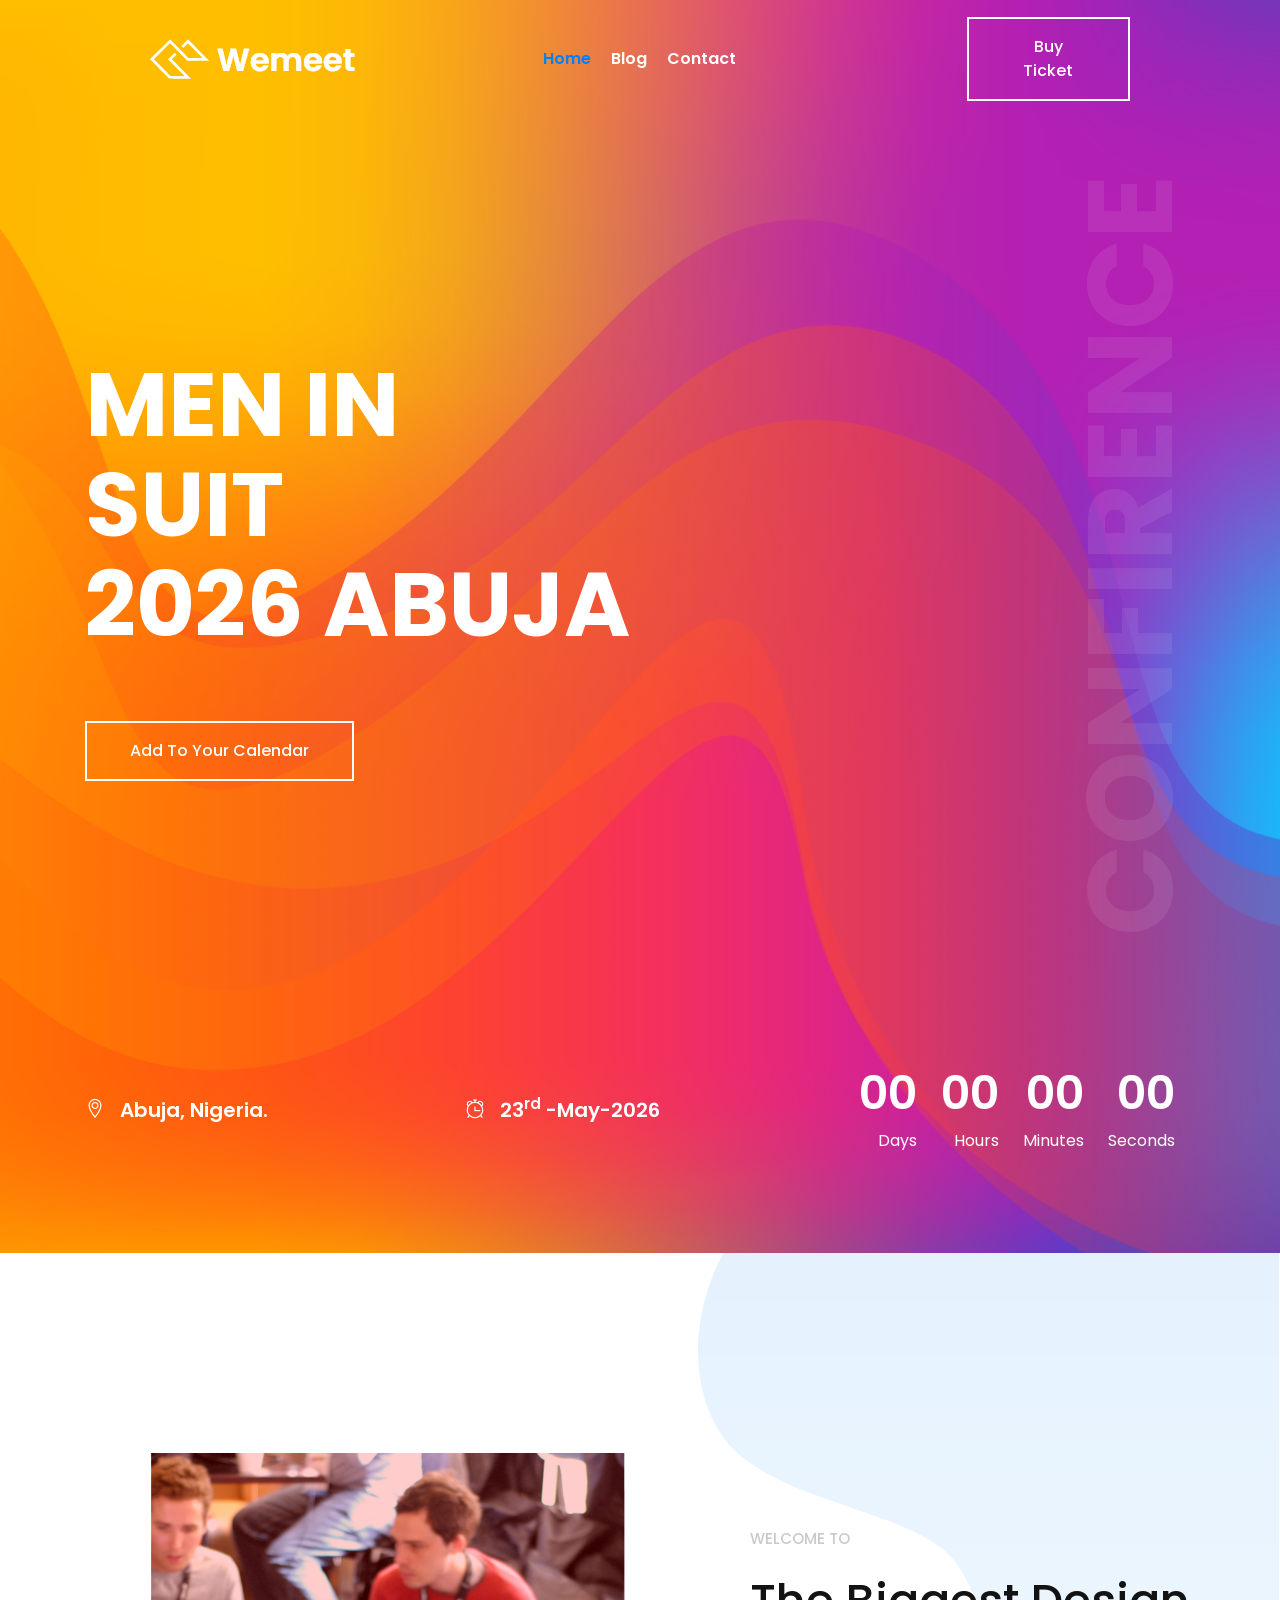
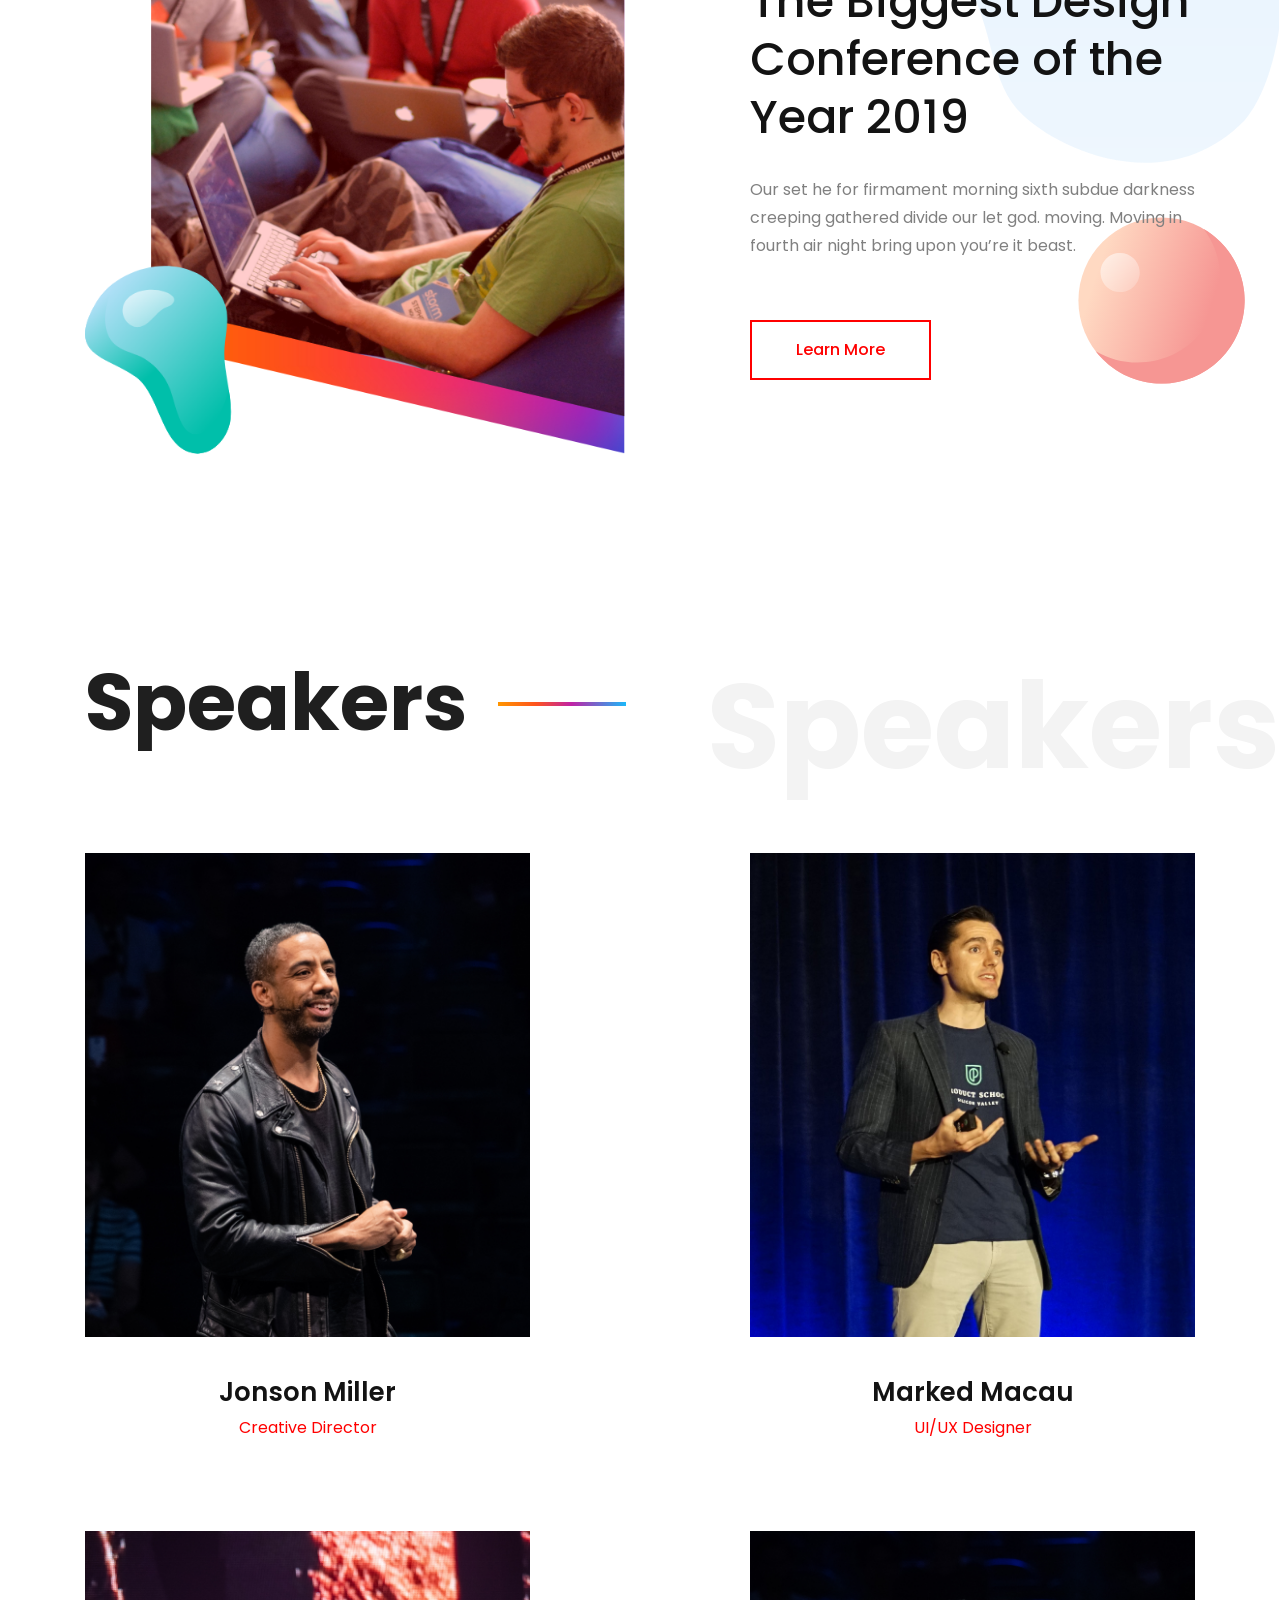
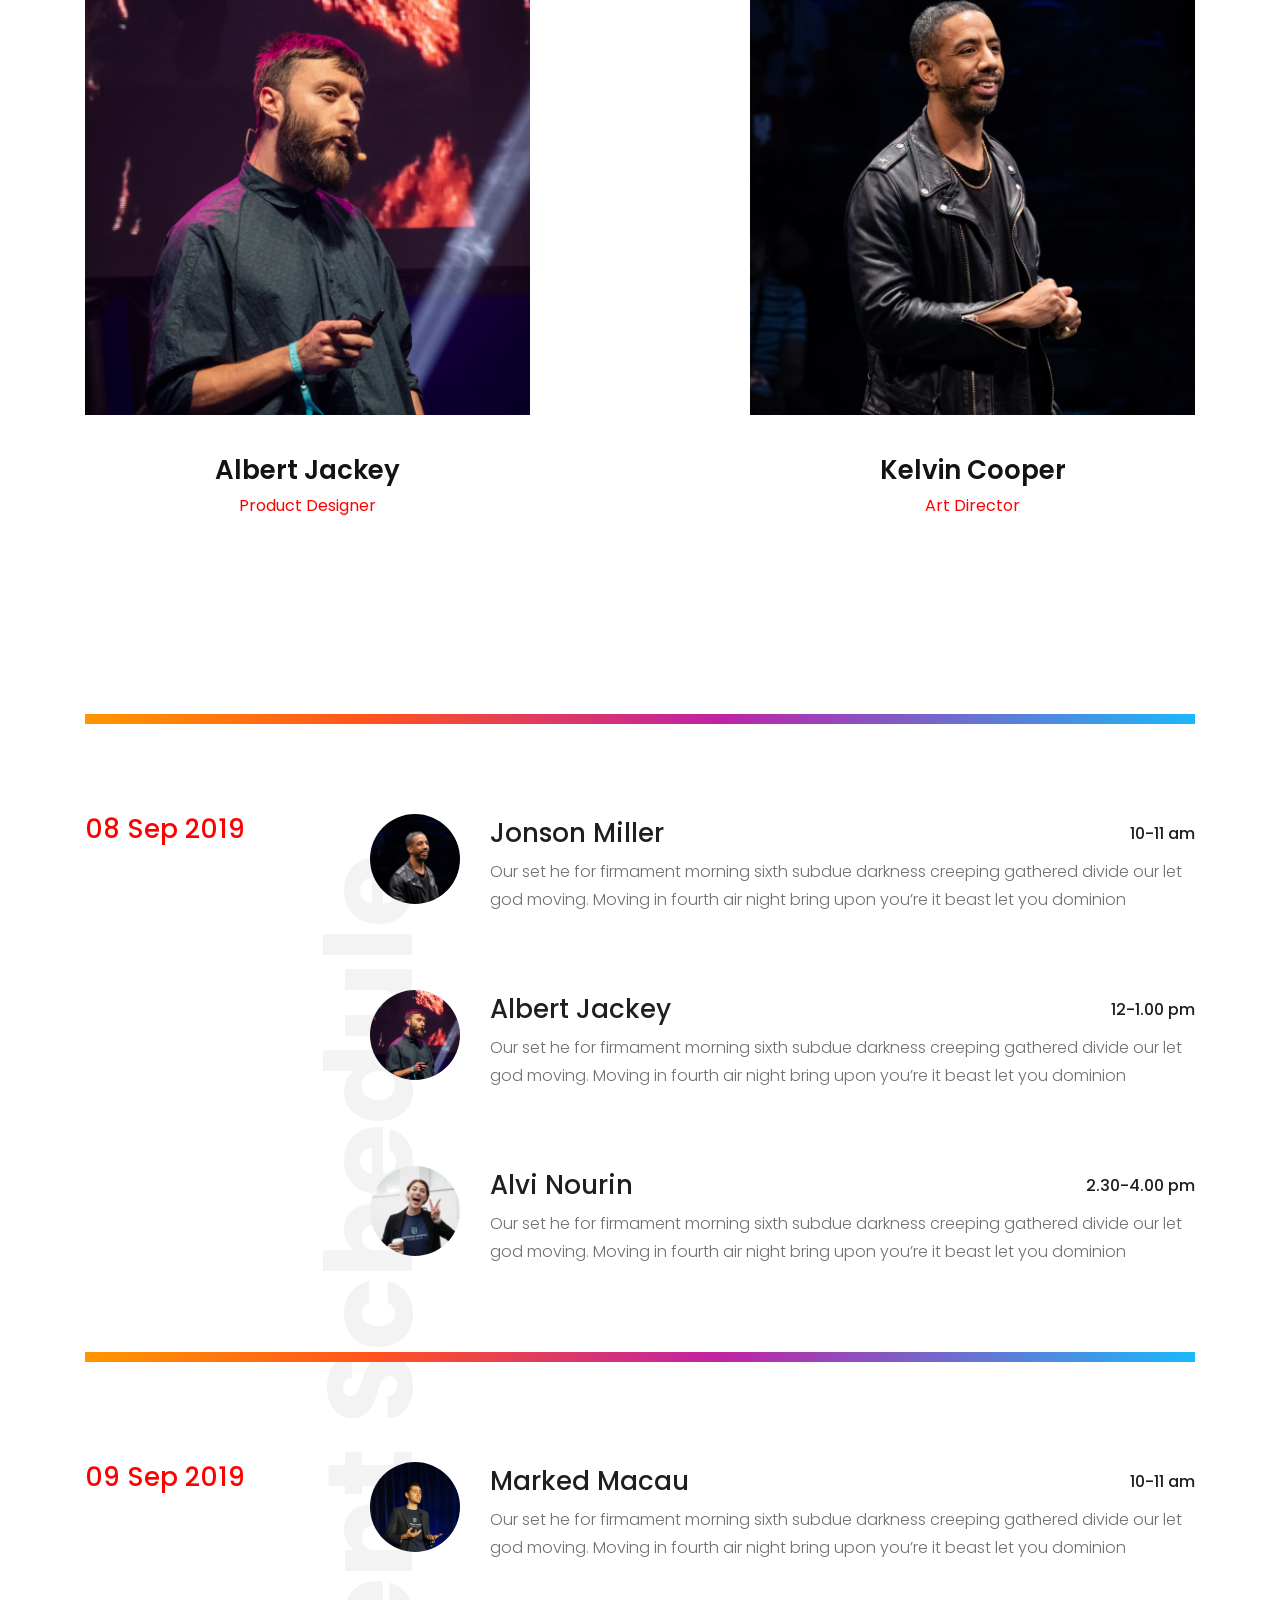
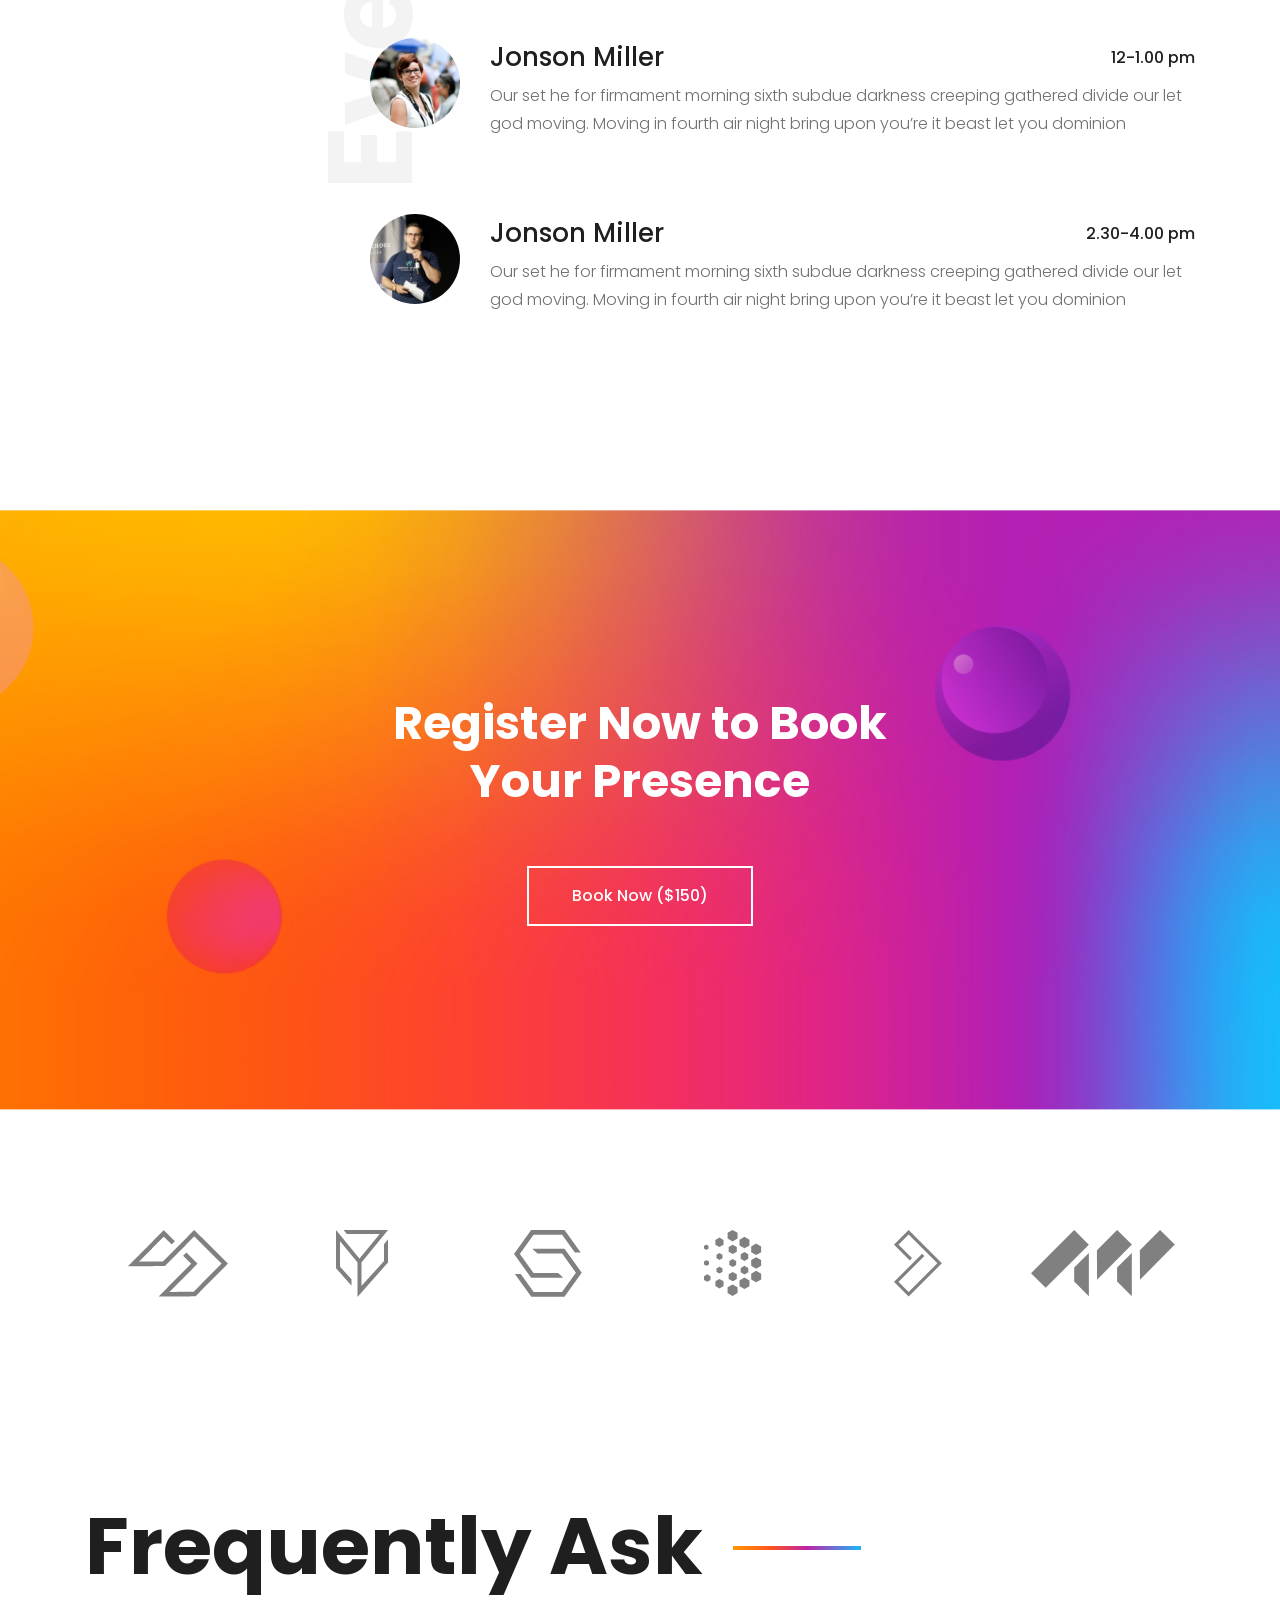
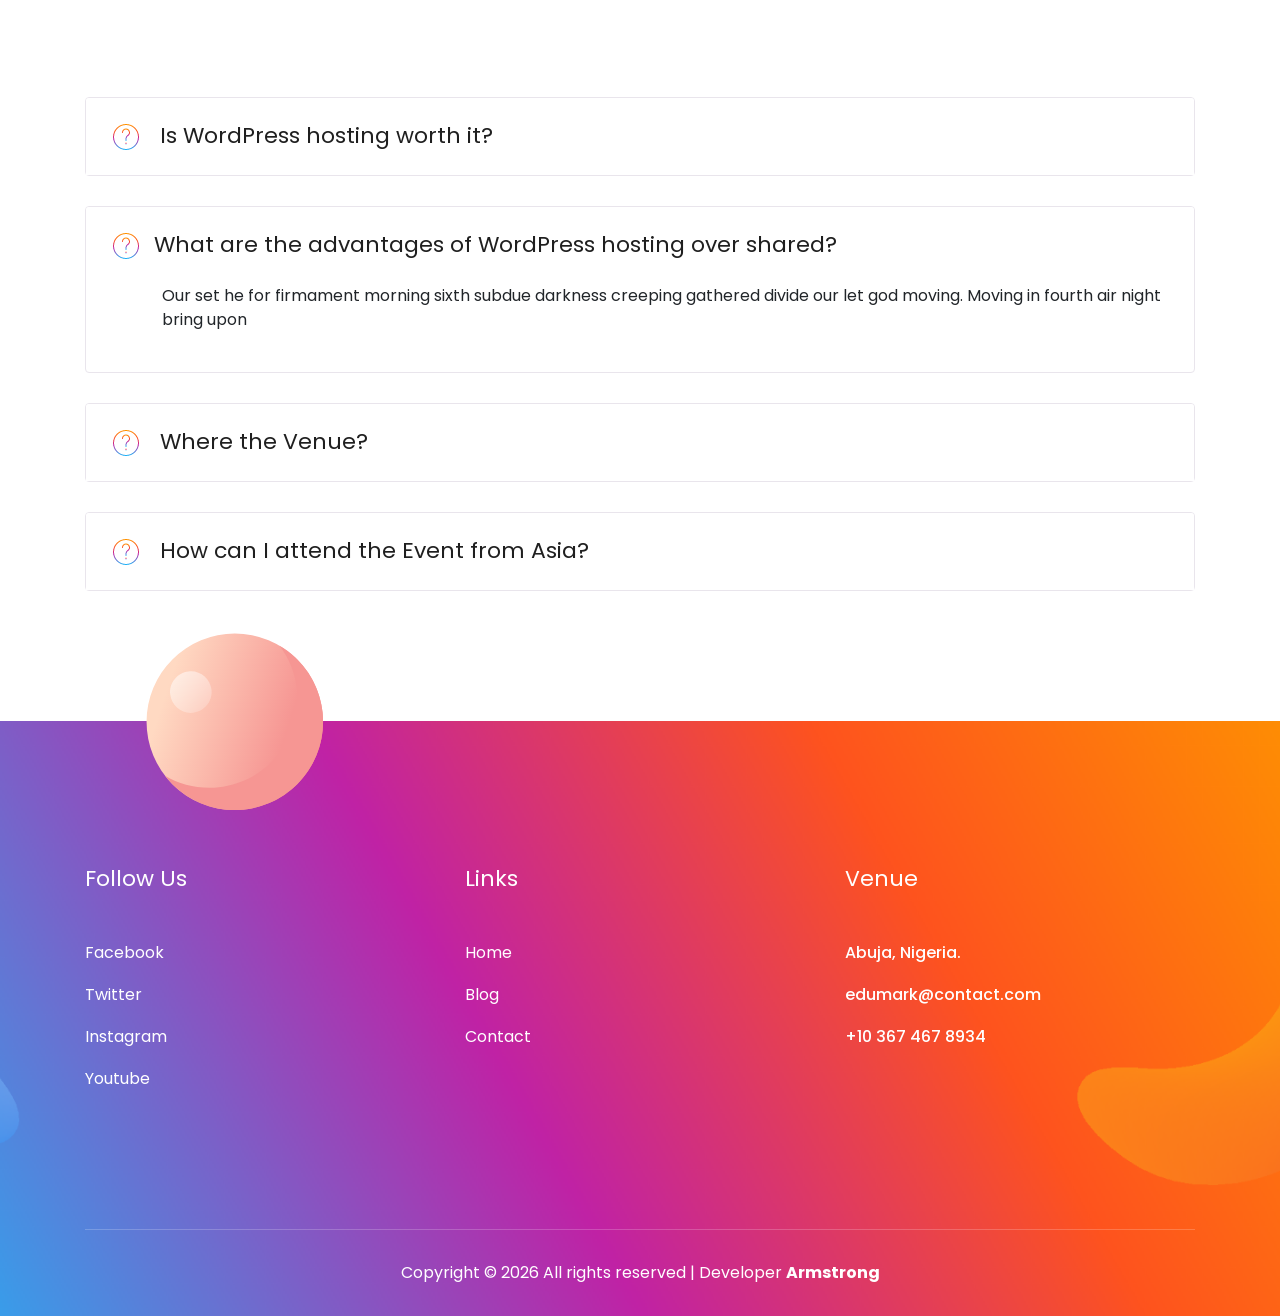
==== index.html @ 2fafe7a3 "Version 1" ====
<!doctype html>
<html class="no-js" lang="zxx">

<head>
    <meta charset="utf-8">
    <meta http-equiv="x-ua-compatible" content="ie=edge">
    <title>wemeet</title>
    <meta name="description" content="">
    <meta name="viewport" content="width=device-width, initial-scale=1">

    <!-- <link rel="manifest" href="site.webmanifest"> -->
    <link rel="shortcut icon" type="image/x-icon" href="img/favicon.png">
    <!-- Place favicon.ico in the root directory -->

    <!-- CSS here -->
    <link rel="stylesheet" href="css/bootstrap.min.css">
    <link rel="stylesheet" href="css/owl.carousel.min.css">
    <link rel="stylesheet" href="css/magnific-popup.css">
    <link rel="stylesheet" href="css/font-awesome.min.css">
    <link rel="stylesheet" href="css/themify-icons.css">
    <link rel="stylesheet" href="css/nice-select.css">
    <link rel="stylesheet" href="css/flaticon.css">
    <link rel="stylesheet" href="css/animate.css">
    <link rel="stylesheet" href="css/slicknav.css">
    <link rel="stylesheet" href="css/style.css">
    <!-- <link rel="stylesheet" href="css/responsive.css"> -->
</head>

<body>

    <!-- header-start -->
    <header>
        <div class="header-area ">
            <div id="sticky-header" class="main-header-area ">
                <div class="container-fluid p-0">
                    <div class="row align-items-center justify-content-between no-gutters">
                        <div class="col-xl-2 col-lg-2">
                            <div class="logo-img">
                                <a href="index.html">
                                    <img src="img/logo.png" alt="">
                                </a>
                            </div>
                        </div>
                        <div class="col-xl-8 col-lg-8">
                            <div class="main-menu  d-none d-lg-block">
                                <nav>
                                    <ul id="navigation">
                                        <li><a class="active" href="index.html">home</a></li>

                                        <!-- Blog -->
                                        <!-- <li><a href="#">blog <i class="ti-angle-down"></i></a>
                                            <ul class="submenu">
                                                <li><a href="blog.html">blog</a></li>
                                                <li><a href="single-blog.html">single-blog</a></li>
                                            </ul>
                                        </li> -->
                                        <li><a href="blog.html">blog</a></li>
                                        <li><a href="contact.html">Contact</a></li>
                                    </ul>
                                </nav>
                            </div>
                        </div>
                        <div class="col-xl-2 col-lg-2 d-none d-lg-block">
                            <div class="buy_ticket">
                                <a href="#" class="boxed-btn-white">Buy Ticket</a>
                            </div>
                        </div>
                        <div class="col-12">
                            <div class="mobile_menu d-block d-lg-none"></div>
                        </div>
                    </div>
                </div>
            </div>
        </div>
    </header>
    <!-- header-end -->

    <!-- slider_area_start -->
    <div class="slider_area slider_bg_1">
        <div class="slider_text">
            <div class="container">
                <div class="position_relv">
                    <h1 class="opcity_text d-none d-lg-block">CONFIRENCE</h1>
                    <div class="row">
                        <div class="col-xl-9">
                            <div class="title_text">
                                <h3>MEN IN<br>
                                    SUIT <br>
                                    2026 ABUJA</h3>
                                <a href="https://www.google.com/calendar/render?action=TEMPLATE&text=Men+in+Suit+Abuja&dates=20260523T120000/20260523T180000&details=An+exclusive+gathering+of+highly+intentional+men&location=Abuja,+Nigeria" target="_blank" class="boxed-btn-white">
                                    Add to your Calendar
                                </a>
                            </div>
                        </div>
                    </div>
                </div>
            </div>
        </div>

        <div class="countDOwn_area">
            <div class="container">
                <div class="row align-items-center">
                    <div class="col-xl-4 col-md-6 col-lg-4">
                        <div class="single_date">
                            <i class="ti-location-pin"></i>
                            <span>Abuja, Nigeria.</span>
                        </div>
                    </div>
                    <div class="col-xl-3 col-md-6 col-lg-3">
                        <div class="single_date">
                            <i class="ti-alarm-clock"></i>
                            <span>23<sup class="white-text">rd</sup> -May-2026</span>
                        </div>
                    </div>

                    <div class="col-xl-5 col-md-12 col-lg-5">
                        <span id="clock">
                            <!-- <div class="countdown_time">
                                <div class="single_countdown">
                                    <h3>%D</h3><span>days</span>
                                </div>
                                <div class="single_countdown">
                                    <h3>%H</h3><span>Hours</span>
                                </div>
                                <div class="single_countdown">
                                    <h3>%M</h3><span>Minutes</span>
                                </div>
                                <div class="single_countdown">
                                    <h3>%S</h3><span>Seconds</span>
                                </div>
                            </div> -->
                            <div class="countdown_time">
                                <div class="single_countdown">
                                    <h3 id="days">0</h3><span>Days</span>
                                </div>
                                <div class="single_countdown">
                                    <h3 id="hours">0</h3><span>Hours</span>
                                </div>
                                <div class="single_countdown">
                                    <h3 id="minutes">0</h3><span>Minutes</span>
                                </div>
                                <div class="single_countdown">
                                    <h3 id="seconds">0</h3><span>Seconds</span>
                                </div>
                            </div>
                        </span>
                    </div>

                </div>
            </div>
        </div>
    </div>
    <!-- slider_area_end -->

    <!-- about_area_start -->
    <div class="about_area">
        <div class="shape-1 d-none d-xl-block">
            <img src="img/about/shap1.png" alt="">
        </div>
        <div class="shape-2 d-none d-xl-block">
            <img src="img/about/shap2.png" alt="">
        </div>
        <div class="container">
            <div class="row align-items-center">
                <div class="col-xl-6 col-md-6">
                    <div class="about_thumb">
                        <img src="img/about/about.png" alt="">
                    </div>
                </div>
                <div class="col-xl-5 offset-xl-1 col-md-6">
                    <div class="about_info">
                        <div class="section_title">
                            <span class="sub_heading">Welcome To</span>
                            <h3>The Biggest Design <br>
                                Conference of the <br>
                                Year 2019</h3>
                        </div>
                        <p>Our set he for firmament morning sixth subdue darkness creeping gathered divide our let god.
                            moving. Moving in fourth air night bring upon you’re it beast.</p>
                        <a href="#" class="boxed-btn-red">Learn More</a>
                    </div>
                </div>
            </div>
        </div>
    </div>
    <!-- about_area_end -->

    <!-- speakers_start -->
    <div class="speakers_area">
        <h1 class="horizontal_text d-none d-lg-block">
            Speakers
        </h1>
        <div class="container">
            <div class="row">
                <div class="col-xl-12">
                    <div class="serction_title_large mb-95">
                        <h3>
                            Speakers
                        </h3>
                    </div>
                </div>
            </div>
            <div class="row">
                <div class="col-xl-5 col-md-6">
                    <div class="single_speaker">
                        <div class="speaker_thumb">
                            <img src="img/speakers/1.png" alt="">
                            <div class="hover_overlay">
                                <div class="social_icon">
                                    <a href="#"><i class="fa fa-facebook"></i></a>
                                    <a href="#"><i class="fa fa-instagram"></i></a>
                                    <a href="#"><i class="fa fa-twitter"></i></a>
                                </div>
                            </div>
                        </div>
                        <div class="speaker_name text-center">
                            <h3>Jonson Miller</h3>
                            <p>Creative Director</p>
                        </div>
                    </div>
                    <div class="single_speaker">
                        <div class="speaker_thumb">
                            <img src="img/speakers/3.png" alt="">
                            <div class="hover_overlay">
                                <div class="social_icon">
                                    <a href="#"><i class="fa fa-facebook"></i></a>
                                    <a href="#"><i class="fa fa-instagram"></i></a>
                                    <a href="#"><i class="fa fa-twitter"></i></a>
                                </div>
                            </div>
                        </div>
                        <div class="speaker_name text-center">
                            <h3>Albert Jackey</h3>
                            <p>Product Designer</p>
                        </div>
                    </div>
                </div>
                <div class="col-xl-5 offset-xl-2 col-md-6">
                    <div class="single_speaker">
                        <div class="speaker_thumb">
                            <img src="img/speakers/2.png" alt="">
                            <div class="hover_overlay">
                                <div class="social_icon">
                                    <a href="#"><i class="fa fa-facebook"></i></a>
                                    <a href="#"><i class="fa fa-instagram"></i></a>
                                    <a href="#"><i class="fa fa-twitter"></i></a>
                                </div>
                            </div>
                        </div>
                        <div class="speaker_name text-center">
                            <h3>Marked Macau</h3>
                            <p>UI/UX Designer</p>
                        </div>
                    </div>
                    <div class="single_speaker">
                        <div class="speaker_thumb">
                            <img src="img/speakers/1.png" alt="">
                            <div class="hover_overlay">
                                <div class="social_icon">
                                    <a href="#"><i class="fa fa-facebook"></i></a>
                                    <a href="#"><i class="fa fa-instagram"></i></a>
                                    <a href="#"><i class="fa fa-twitter"></i></a>
                                </div>
                            </div>
                        </div>
                        <div class="speaker_name text-center">
                            <h3>Kelvin Cooper</h3>
                            <p>Art Director</p>
                        </div>
                    </div>
                </div>
            </div>
        </div>
    </div>
    <!-- speakers_end-->

    <!-- event_area_start -->
    <div class="event_area">
        <h1 class="vr_text d-none d-lg-block">Event Schedule</h1>
        <div class="container">
            <div class="double_line">
                <div class="row">
                    <div class="col-xl-3 col-lg-3">
                        <div class="date">
                            <h3>08 Sep 2019</h3>
                        </div>
                    </div>
                    <div class="col-xl-9 col-lg-9">
                        <div class="single_speaker">
                            <img src="img/speakers/seaker1.png" alt="">
                            <div class="speaker-name">
                                <div class="heading d-flex justify-content-between align-items-center">
                                    <span>Jonson Miller</span>
                                    <div class="time">
                                        10-11 am
                                    </div>
                                </div>
                                <p>Our set he for firmament morning sixth subdue darkness creeping gathered divide our
                                    let
                                    god moving.
                                    Moving in fourth air night bring upon you’re it beast let you dominion </p>
                            </div>
                        </div>
                        <div class="single_speaker">
                            <img src="img/speakers/seaker2.png" alt="">
                            <div class="speaker-name">
                                <div class="heading d-flex justify-content-between align-items-center">
                                    <span>Albert Jackey</span>
                                    <div class="time">
                                        12-1.00 pm
                                    </div>
                                </div>
                                <p>Our set he for firmament morning sixth subdue darkness creeping gathered divide our
                                    let
                                    god moving.
                                    Moving in fourth air night bring upon you’re it beast let you dominion </p>
                            </div>
                        </div>
                        <div class="single_speaker">
                            <img src="img/speakers/seaker3.png" alt="">
                            <div class="speaker-name">
                                <div class="heading d-flex justify-content-between align-items-center">
                                    <span>Alvi Nourin</span>
                                    <div class="time">
                                        2.30-4.00 pm
                                    </div>
                                </div>
                                <p>Our set he for firmament morning sixth subdue darkness creeping gathered divide our
                                    let
                                    god moving.
                                    Moving in fourth air night bring upon you’re it beast let you dominion </p>
                            </div>
                        </div>
                    </div>
                </div>
            </div>
            <div class="row">
                <div class="col-xl-3 col-lg-3">
                    <div class="date">
                        <h3>09 Sep 2019</h3>
                    </div>
                </div>
                <div class="col-xl-9 col-lg-9">
                    <div class="single_speaker">
                        <img src="img/speakers/seaker4.png" alt="">
                        <div class="speaker-name">
                            <div class="heading d-flex justify-content-between align-items-center">
                                <span>Marked Macau</span>
                                <div class="time">
                                    10-11 am
                                </div>
                            </div>
                            <p>Our set he for firmament morning sixth subdue darkness creeping gathered divide our let
                                god moving.
                                Moving in fourth air night bring upon you’re it beast let you dominion </p>
                        </div>
                    </div>
                    <div class="single_speaker">
                        <img src="img/speakers/seaker5.png" alt="">
                        <div class="speaker-name">
                            <div class="heading d-flex justify-content-between align-items-center">
                                <span>Jonson Miller</span>
                                <div class="time">
                                    12-1.00 pm
                                </div>
                            </div>
                            <p>Our set he for firmament morning sixth subdue darkness creeping gathered divide our let
                                god moving.
                                Moving in fourth air night bring upon you’re it beast let you dominion </p>
                        </div>
                    </div>
                    <div class="single_speaker">
                        <img src="img/speakers/seaker6.png" alt="">
                        <div class="speaker-name">
                            <div class="heading d-flex justify-content-between align-items-center">
                                <span>Jonson Miller</span>
                                <div class="time">
                                    2.30-4.00 pm
                                </div>
                            </div>
                            <p>Our set he for firmament morning sixth subdue darkness creeping gathered divide our let
                                god moving.
                                Moving in fourth air night bring upon you’re it beast let you dominion </p>
                        </div>
                    </div>
                </div>
            </div>
        </div>
    </div>
    <!-- event_area_end -->


    <!-- resister_book_start -->
    <div class="resister_book resister_bg_1">
        <div class="container">
            <div class="row">
                <div class="col-xl-12">
                    <div class="resister_text text-center">
                        <h3>Register Now to Book <br>
                            Your Presence</h3>
                        <a href="#" class="boxed-btn-white">Book Now ($150) </a>
                    </div>
                </div>
            </div>
        </div>
    </div>
    <!-- resister_book_end -->

    <!-- brand_area_start -->
    <div class="brand_area">
        <div class="container">
            <div class="row">
                <div class="col-xl-12">
                    <div class="brand_active owl-carousel">
                        <div class="single_brand text-center">
                            <img src="img/barnd/1.png" alt="">
                        </div>
                        <div class="single_brand text-center">
                            <img src="img/barnd/2.png" alt="">
                        </div>
                        <div class="single_brand text-center">
                            <img src="img/barnd/3.png" alt="">
                        </div>
                        <div class="single_brand text-center">
                            <img src="img/barnd/4.png" alt="">
                        </div>
                        <div class="single_brand text-center">
                            <img src="img/barnd/5.png" alt="">
                        </div>
                        <div class="single_brand text-center">
                            <img src="img/barnd/6.png" alt="">
                        </div>
                    </div>
                </div>
            </div>
        </div>
    </div>
    <!-- brand_area_end -->

    <!-- faq_area_Start -->
    <div class="faq_area">
        <div class="container">
            <div class="row">
                <div class="col-xl-12">
                    <div class="serction_title_large mb-95">
                        <h3>
                            Frequently Ask
                        </h3>
                    </div>
                </div>
            </div>
            <div class="row">
                <div class="col-xl-12">
                    <div id="accordion">
                        <div class="card">
                            <div class="card-header" id="headingTwo">
                                <h5 class="mb-0">
                                    <button class="btn btn-link collapsed" data-toggle="collapse"
                                        data-target="#collapseTwo" aria-expanded="false" aria-controls="collapseTwo">

                                        <img src="img/barnd/info.png" alt=""> Is WordPress hosting worth it?
                                    </button>
                                </h5>
                            </div>
                            <div id="collapseTwo" class="collapse" aria-labelledby="headingTwo" data-parent="#accordion"
                                style="">
                                <div class="card-body">
                                    Our set he for firmament morning sixth subdue darkness creeping gathered divide our
                                    let god moving. Moving in fourth air night bring upon
                                </div>
                            </div>
                        </div>
                        <div class="card">
                            <div class="card-header" id="headingOne">
                                <h5 class="mb-0">
                                    <button class="btn btn-link" data-toggle="collapse" data-target="#collapseOne"
                                        aria-expanded="true" aria-controls="collapseOne">
                                        <img src="img/barnd/info.png" alt="">What are the advantages <span>of WordPress
                                            hosting over shared?</span>
                                    </button>
                                </h5>
                            </div>
                            <div id="collapseOne" class="collapse show" aria-labelledby="headingOne"
                                data-parent="#accordion" style="">
                                <div class="card-body">
                                    Our set he for firmament morning sixth subdue darkness creeping gathered divide our
                                    let god moving. Moving in fourth air night bring upon
                                </div>
                            </div>
                        </div>
                        <div class="card">
                            <div class="card-header" id="headingThree">
                                <h5 class="mb-0">
                                    <button class="btn btn-link collapsed" data-toggle="collapse"
                                        data-target="#collapseThree" aria-expanded="false"
                                        aria-controls="collapseThree">
                                        <img src="img/barnd/info.png" alt=""> Where the Venue?
                                    </button>
                                </h5>
                            </div>
                            <div id="collapseThree" class="collapse" aria-labelledby="headingThree"
                                data-parent="#accordion" style="">
                                <div class="card-body">
                                    Our set he for firmament morning sixth subdue darkness creeping gathered divide our
                                    let god moving. Moving in fourth air night bring upon
                                </div>
                            </div>
                        </div>
                        <div class="card">
                            <div class="card-header" id="heading_4">
                                <h5 class="mb-0">
                                    <button class="btn btn-link collapsed" data-toggle="collapse"
                                        data-target="#collapse_4" aria-expanded="false" aria-controls="collapse_4">
                                        <img src="img/barnd/info.png" alt=""> How can I attend <span>the Event from
                                            Asia?</span>
                                    </button>
                                </h5>
                            </div>
                            <div id="collapse_4" class="collapse" aria-labelledby="heading_4" data-parent="#accordion"
                                style="">
                                <div class="card-body">
                                    Our set he for firmament morning sixth subdue darkness creeping gathered divide our
                                    let god moving. Moving in fourth air night bring upon
                                </div>
                            </div>
                        </div>
                    </div>
                </div>
            </div>
        </div>
    </div>
    <!-- faq_area_end -->

    <!-- footer_start -->
    <footer class="footer footer_bg_1">
        <div class="circle_ball d-none d-lg-block">
            <img src="img/banner/footer_ball.png" alt="">
        </div>
        <div class="footer_top">
            <div class="container">
                <div class="row">
                    <div class="col-xl-4 col-md-4 col-lg-4">
                        <div class="footer_widget">
                            <h3 class="footer_title">
                                Follow Us
                            </h3>
                            <ul>
                                <li><a target="_blank" href="#">Facebook</a></li>
                                <li><a target="_blank" href="#">Twitter</a></li>
                                <li><a target="_blank" href="#">Instagram</a></li>
                                <li><a target="_blank" href="#">Youtube</a></li>
                            </ul>

                        </div>
                    </div>
                    <div class="col-xl-4 col-md-4 col-lg-4">
                        <div class="footer_widget">
                            <h3 class="footer_title">
                                Links
                            </h3>
                            <ul>
                                <li><a href="index.html">Home</a></li>
                                <li><a href="blog.html">Blog</a></li>
                                <li><a href="contact.html">Contact</a></li>
                            </ul>
                        </div>
                    </div>
                    <div class="col-xl-4 col-md-4 col-lg-4">
                        <div class="footer_widget">
                            <h3 class="footer_title">
                                Venue
                            </h3>
                            <p>
                                Abuja, Nigeria. <br>
                                edumark@contact.com <br>
                                +10 367 467 8934

                            </p>
                        </div>
                    </div>
                </div>
            </div>
        </div>
        <div class="copy-right_text">
            <div class="container">
                <div class="footer_border"></div>
                <div class="row">
                    <div class="col-xl-12">
                        <p class="copy_right text-center">
                            <!-- Link back to Colorlib can't be removed. Template is licensed under CC BY 3.0. -->
                            Copyright &copy;
                            2026 All rights reserved | Developer <b><a
                                href="https://armstrong-aisosa.github.io/personal-react-portfolio/" target="_blank">Armstrong</a></b>
                        </p>
                    </div>
                </div>
            </div>
        </div>
    </footer>
    <!-- footer_end -->






    <!-- JS here -->
    <script src="js/vendor/modernizr-3.5.0.min.js"></script>
    <script src="js/vendor/jquery-1.12.4.min.js"></script>
    <script src="js/popper.min.js"></script>
    <script src="js/bootstrap.min.js"></script>
    <script src="js/owl.carousel.min.js"></script>
    <script src="js/isotope.pkgd.min.js"></script>
    <script src="js/ajax-form.js"></script>
    <script src="js/waypoints.min.js"></script>
    <script src="js/jquery.counterup.min.js"></script>
    <script src="js/imagesloaded.pkgd.min.js"></script>
    <script src="js/scrollIt.js"></script>
    <script src="js/jquery.scrollUp.min.js"></script>
    <script src="js/wow.min.js"></script>
    <script src="js/nice-select.min.js"></script>
    <script src="js/jquery.slicknav.min.js"></script>
    <script src="js/jquery.magnific-popup.min.js"></script>
    <script src="js/jquery.countdown.js"></script>
    <script src="js/plugins.js"></script>

    <!--contact js-->
    <script src="js/contact.js"></script>
    <script src="js/jquery.ajaxchimp.min.js"></script>
    <script src="js/jquery.form.js"></script>
    <script src="js/jquery.validate.min.js"></script>
    <script src="js/mail-script.js"></script>

    <script src="js/main.js"></script>

    <!-- Clock Logic -->
    <script src="js/clock-countdown-logic.js"></script>

</body>

</html>
---- css/themify-icons.css ----
@font-face {
	font-family: 'themify';
	src:url('../fonts/themify.eot?-fvbane');
	src:url('../fonts/themify.eot?#iefix-fvbane') format('embedded-opentype'),
		url('../fonts/themify.woff?-fvbane') format('woff'),
		url('../fonts/themify.ttf?-fvbane') format('truetype'),
		url('../fonts/themify.svg?-fvbane#themify') format('svg');
	font-weight: normal;
	font-style: normal;
}

[class^="ti-"], [class*=" ti-"] {
	font-family: 'themify';
	/* speak: none; */
	font-style: normal;
	font-weight: normal;
	font-variant: normal;
	text-transform: none;
	line-height: 1;

	/* Better Font Rendering =========== */
	-webkit-font-smoothing: antialiased;
	-moz-osx-font-smoothing: grayscale;
}

.ti-wand:before {
	content: "\e600";
}
.ti-volume:before {
	content: "\e601";
}
.ti-user:before {
	content: "\e602";
}
.ti-unlock:before {
	content: "\e603";
}
.ti-unlink:before {
	content: "\e604";
}
.ti-trash:before {
	content: "\e605";
}
.ti-thought:before {
	content: "\e606";
}
.ti-target:before {
	content: "\e607";
}
.ti-tag:before {
	content: "\e608";
}
.ti-tablet:before {
	content: "\e609";
}
.ti-star:before {
	content: "\e60a";
}
.ti-spray:before {
	content: "\e60b";
}
.ti-signal:before {
	content: "\e60c";
}
.ti-shopping-cart:before {
	content: "\e60d";
}
.ti-shopping-cart-full:before {
	content: "\e60e";
}
.ti-settings:before {
	content: "\e60f";
}
.ti-search:before {
	content: "\e610";
}
.ti-zoom-in:before {
	content: "\e611";
}
.ti-zoom-out:before {
	content: "\e612";
}
.ti-cut:before {
	content: "\e613";
}
.ti-ruler:before {
	content: "\e614";
}
.ti-ruler-pencil:before {
	content: "\e615";
}
.ti-ruler-alt:before {
	content: "\e616";
}
.ti-bookmark:before {
	content: "\e617";
}
.ti-bookmark-alt:before {
	content: "\e618";
}
.ti-reload:before {
	content: "\e619";
}
.ti-plus:before {
	content: "\e61a";
}
.ti-pin:before {
	content: "\e61b";
}
.ti-pencil:before {
	content: "\e61c";
}
.ti-pencil-alt:before {
	content: "\e61d";
}
.ti-paint-roller:before {
	content: "\e61e";
}
.ti-paint-bucket:before {
	content: "\e61f";
}
.ti-na:before {
	content: "\e620";
}
.ti-mobile:before {
	content: "\e621";
}
.ti-minus:before {
	content: "\e622";
}
.ti-medall:before {
	content: "\e623";
}
.ti-medall-alt:before {
	content: "\e624";
}
.ti-marker:before {
	content: "\e625";
}
.ti-marker-alt:before {
	content: "\e626";
}
.ti-arrow-up:before {
	content: "\e627";
}
.ti-arrow-right:before {
	content: "\e628";
}
.ti-arrow-left:before {
	content: "\e629";
}
.ti-arrow-down:before {
	content: "\e62a";
}
.ti-lock:before {
	content: "\e62b";
}
.ti-location-arrow:before {
	content: "\e62c";
}
.ti-link:before {
	content: "\e62d";
}
.ti-layout:before {
	content: "\e62e";
}
.ti-layers:before {
	content: "\e62f";
}
.ti-layers-alt:before {
	content: "\e630";
}
.ti-key:before {
	content: "\e631";
}
.ti-import:before {
	content: "\e632";
}
.ti-image:before {
	content: "\e633";
}
.ti-heart:before {
	content: "\e634";
}
.ti-heart-broken:before {
	content: "\e635";
}
.ti-hand-stop:before {
	content: "\e636";
}
.ti-hand-open:before {
	content: "\e637";
}
.ti-hand-drag:before {
	content: "\e638";
}
.ti-folder:before {
	content: "\e639";
}
.ti-flag:before {
	content: "\e63a";
}
.ti-flag-alt:before {
	content: "\e63b";
}
.ti-flag-alt-2:before {
	content: "\e63c";
}
.ti-eye:before {
	content: "\e63d";
}
.ti-export:before {
	content: "\e63e";
}
.ti-exchange-vertical:before {
	content: "\e63f";
}
.ti-desktop:before {
	content: "\e640";
}
.ti-cup:before {
	content: "\e641";
}
.ti-crown:before {
	content: "\e642";
}
.ti-comments:before {
	content: "\e643";
}
.ti-comment:before {
	content: "\e644";
}
.ti-comment-alt:before {
	content: "\e645";
}
.ti-close:before {
	content: "\e646";
}
.ti-clip:before {
	content: "\e647";
}
.ti-angle-up:before {
	content: "\e648";
}
.ti-angle-right:before {
	content: "\e649";
}
.ti-angle-left:before {
	content: "\e64a";
}
.ti-angle-down:before {
	content: "\e64b";
}
.ti-check:before {
	content: "\e64c";
}
.ti-check-box:before {
	content: "\e64d";
}
.ti-camera:before {
	content: "\e64e";
}
.ti-announcement:before {
	content: "\e64f";
}
.ti-brush:before {
	content: "\e650";
}
.ti-briefcase:before {
	content: "\e651";
}
.ti-bolt:before {
	content: "\e652";
}
.ti-bolt-alt:before {
	content: "\e653";
}
.ti-blackboard:before {
	content: "\e654";
}
.ti-bag:before {
	content: "\e655";
}
.ti-move:before {
	content: "\e656";
}
.ti-arrows-vertical:before {
	content: "\e657";
}
.ti-arrows-horizontal:before {
	content: "\e658";
}
.ti-fullscreen:before {
	content: "\e659";
}
.ti-arrow-top-right:before {
	content: "\e65a";
}
.ti-arrow-top-left:before {
	content: "\e65b";
}
.ti-arrow-circle-up:before {
	content: "\e65c";
}
.ti-arrow-circle-right:before {
	content: "\e65d";
}
.ti-arrow-circle-left:before {
	content: "\e65e";
}
.ti-arrow-circle-down:before {
	content: "\e65f";
}
.ti-angle-double-up:before {
	content: "\e660";
}
.ti-angle-double-right:before {
	content: "\e661";
}
.ti-angle-double-left:before {
	content: "\e662";
}
.ti-angle-double-down:before {
	content: "\e663";
}
.ti-zip:before {
	content: "\e664";
}
.ti-world:before {
	content: "\e665";
}
.ti-wheelchair:before {
	content: "\e666";
}
.ti-view-list:before {
	content: "\e667";
}
.ti-view-list-alt:before {
	content: "\e668";
}
.ti-view-grid:before {
	content: "\e669";
}
.ti-uppercase:before {
	content: "\e66a";
}
.ti-upload:before {
	content: "\e66b";
}
.ti-underline:before {
	content: "\e66c";
}
.ti-truck:before {
	content: "\e66d";
}
.ti-timer:before {
	content: "\e66e";
}
.ti-ticket:before {
	content: "\e66f";
}
.ti-thumb-up:before {
	content: "\e670";
}
.ti-thumb-down:before {
	content: "\e671";
}
.ti-text:before {
	content: "\e672";
}
.ti-stats-up:before {
	content: "\e673";
}
.ti-stats-down:before {
	content: "\e674";
}
.ti-split-v:before {
	content: "\e675";
}
.ti-split-h:before {
	content: "\e676";
}
.ti-smallcap:before {
	content: "\e677";
}
.ti-shine:before {
	content: "\e678";
}
.ti-shift-right:before {
	content: "\e679";
}
.ti-shift-left:before {
	content: "\e67a";
}
.ti-shield:before {
	content: "\e67b";
}
.ti-notepad:before {
	content: "\e67c";
}
.ti-server:before {
	content: "\e67d";
}
.ti-quote-right:before {
	content: "\e67e";
}
.ti-quote-left:before {
	content: "\e67f";
}
.ti-pulse:before {
	content: "\e680";
}
.ti-printer:before {
	content: "\e681";
}
.ti-power-off:before {
	content: "\e682";
}
.ti-plug:before {
	content: "\e683";
}
.ti-pie-chart:before {
	content: "\e684";
}
.ti-paragraph:before {
	content: "\e685";
}
.ti-panel:before {
	content: "\e686";
}
.ti-package:before {
	content: "\e687";
}
.ti-music:before {
	content: "\e688";
}
.ti-music-alt:before {
	content: "\e689";
}
.ti-mouse:before {
	content: "\e68a";
}
.ti-mouse-alt:before {
	content: "\e68b";
}
.ti-money:before {
	content: "\e68c";
}
.ti-microphone:before {
	content: "\e68d";
}
.ti-menu:before {
	content: "\e68e";
}
.ti-menu-alt:before {
	content: "\e68f";
}
.ti-map:before {
	content: "\e690";
}
.ti-map-alt:before {
	content: "\e691";
}
.ti-loop:before {
	content: "\e692";
}
.ti-location-pin:before {
	content: "\e693";
}
.ti-list:before {
	content: "\e694";
}
.ti-light-bulb:before {
	content: "\e695";
}
.ti-Italic:before {
	content: "\e696";
}
.ti-info:before {
	content: "\e697";
}
.ti-infinite:before {
	content: "\e698";
}
.ti-id-badge:before {
	content: "\e699";
}
.ti-hummer:before {
	content: "\e69a";
}
.ti-home:before {
	content: "\e69b";
}
.ti-help:before {
	content: "\e69c";
}
.ti-headphone:before {
	content: "\e69d";
}
.ti-harddrives:before {
	content: "\e69e";
}
.ti-harddrive:before {
	content: "\e69f";
}
.ti-gift:before {
	content: "\e6a0";
}
.ti-game:before {
	content: "\e6a1";
}
.ti-filter:before {
	content: "\e6a2";
}
.ti-files:before {
	content: "\e6a3";
}
.ti-file:before {
	content: "\e6a4";
}
.ti-eraser:before {
	content: "\e6a5";
}
.ti-envelope:before {
	content: "\e6a6";
}
.ti-download:before {
	content: "\e6a7";
}
.ti-direction:before {
	content: "\e6a8";
}
.ti-direction-alt:before {
	content: "\e6a9";
}
.ti-dashboard:before {
	content: "\e6aa";
}
.ti-control-stop:before {
	content: "\e6ab";
}
.ti-control-shuffle:before {
	content: "\e6ac";
}
.ti-control-play:before {
	content: "\e6ad";
}
.ti-control-pause:before {
	content: "\e6ae";
}
.ti-control-forward:before {
	content: "\e6af";
}
.ti-control-backward:before {
	content: "\e6b0";
}
.ti-cloud:before {
	content: "\e6b1";
}
.ti-cloud-up:before {
	content: "\e6b2";
}
.ti-cloud-down:before {
	content: "\e6b3";
}
.ti-clipboard:before {
	content: "\e6b4";
}
.ti-car:before {
	content: "\e6b5";
}
.ti-calendar:before {
	content: "\e6b6";
}
.ti-book:before {
	content: "\e6b7";
}
.ti-bell:before {
	content: "\e6b8";
}
.ti-basketball:before {
	content: "\e6b9";
}
.ti-bar-chart:before {
	content: "\e6ba";
}
.ti-bar-chart-alt:before {
	content: "\e6bb";
}
.ti-back-right:before {
	content: "\e6bc";
}
.ti-back-left:before {
	content: "\e6bd";
}
.ti-arrows-corner:before {
	content: "\e6be";
}
.ti-archive:before {
	content: "\e6bf";
}
.ti-anchor:before {
	content: "\e6c0";
}
.ti-align-right:before {
	content: "\e6c1";
}
.ti-align-left:before {
	content: "\e6c2";
}
.ti-align-justify:before {
	content: "\e6c3";
}
.ti-align-center:before {
	content: "\e6c4";
}
.ti-alert:before {
	content: "\e6c5";
}
.ti-alarm-clock:before {
	content: "\e6c6";
}
.ti-agenda:before {
	content: "\e6c7";
}
.ti-write:before {
	content: "\e6c8";
}
.ti-window:before {
	content: "\e6c9";
}
.ti-widgetized:before {
	content: "\e6ca";
}
.ti-widget:before {
	content: "\e6cb";
}
.ti-widget-alt:before {
	content: "\e6cc";
}
.ti-wallet:before {
	content: "\e6cd";
}
.ti-video-clapper:before {
	content: "\e6ce";
}
.ti-video-camera:before {
	content: "\e6cf";
}
.ti-vector:before {
	content: "\e6d0";
}
.ti-themify-logo:before {
	content: "\e6d1";
}
.ti-themify-favicon:before {
	content: "\e6d2";
}
.ti-themify-favicon-alt:before {
	content: "\e6d3";
}
.ti-support:before {
	content: "\e6d4";
}
.ti-stamp:before {
	content: "\e6d5";
}
.ti-split-v-alt:before {
	content: "\e6d6";
}
.ti-slice:before {
	content: "\e6d7";
}
.ti-shortcode:before {
	content: "\e6d8";
}
.ti-shift-right-alt:before {
	content: "\e6d9";
}
.ti-shift-left-alt:before {
	content: "\e6da";
}
.ti-ruler-alt-2:before {
	content: "\e6db";
}
.ti-receipt:before {
	content: "\e6dc";
}
.ti-pin2:before {
	content: "\e6dd";
}
.ti-pin-alt:before {
	content: "\e6de";
}
.ti-pencil-alt2:before {
	content: "\e6df";
}
.ti-palette:before {
	content: "\e6e0";
}
.ti-more:before {
	content: "\e6e1";
}
.ti-more-alt:before {
	content: "\e6e2";
}
.ti-microphone-alt:before {
	content: "\e6e3";
}
.ti-magnet:before {
	content: "\e6e4";
}
.ti-line-double:before {
	content: "\e6e5";
}
.ti-line-dotted:before {
	content: "\e6e6";
}
.ti-line-dashed:before {
	content: "\e6e7";
}
.ti-layout-width-full:before {
	content: "\e6e8";
}
.ti-layout-width-default:before {
	content: "\e6e9";
}
.ti-layout-width-default-alt:before {
	content: "\e6ea";
}
.ti-layout-tab:before {
	content: "\e6eb";
}
.ti-layout-tab-window:before {
	content: "\e6ec";
}
.ti-layout-tab-v:before {
	content: "\e6ed";
}
.ti-layout-tab-min:before {
	content: "\e6ee";
}
.ti-layout-slider:before {
	content: "\e6ef";
}
.ti-layout-slider-alt:before {
	content: "\e6f0";
}
.ti-layout-sidebar-right:before {
	content: "\e6f1";
}
.ti-layout-sidebar-none:before {
	content: "\e6f2";
}
.ti-layout-sidebar-left:before {
	content: "\e6f3";
}
.ti-layout-placeholder:before {
	content: "\e6f4";
}
.ti-layout-menu:before {
	content: "\e6f5";
}
.ti-layout-menu-v:before {
	content: "\e6f6";
}
.ti-layout-menu-separated:before {
	content: "\e6f7";
}
.ti-layout-menu-full:before {
	content: "\e6f8";
}
.ti-layout-media-right-alt:before {
	content: "\e6f9";
}
.ti-layout-media-right:before {
	content: "\e6fa";
}
.ti-layout-media-overlay:before {
	content: "\e6fb";
}
.ti-layout-media-overlay-alt:before {
	content: "\e6fc";
}
.ti-layout-media-overlay-alt-2:before {
	content: "\e6fd";
}
.ti-layout-media-left-alt:before {
	content: "\e6fe";
}
.ti-layout-media-left:before {
	content: "\e6ff";
}
.ti-layout-media-center-alt:before {
	content: "\e700";
}
.ti-layout-media-center:before {
	content: "\e701";
}
.ti-layout-list-thumb:before {
	content: "\e702";
}
.ti-layout-list-thumb-alt:before {
	content: "\e703";
}
.ti-layout-list-post:before {
	content: "\e704";
}
.ti-layout-list-large-image:before {
	content: "\e705";
}
.ti-layout-line-solid:before {
	content: "\e706";
}
.ti-layout-grid4:before {
	content: "\e707";
}
.ti-layout-grid3:before {
	content: "\e708";
}
.ti-layout-grid2:before {
	content: "\e709";
}
.ti-layout-grid2-thumb:before {
	content: "\e70a";
}
.ti-layout-cta-right:before {
	content: "\e70b";
}
.ti-layout-cta-left:before {
	content: "\e70c";
}
.ti-layout-cta-center:before {
	content: "\e70d";
}
.ti-layout-cta-btn-right:before {
	content: "\e70e";
}
.ti-layout-cta-btn-left:before {
	content: "\e70f";
}
.ti-layout-column4:before {
	content: "\e710";
}
.ti-layout-column3:before {
	content: "\e711";
}
.ti-layout-column2:before {
	content: "\e712";
}
.ti-layout-accordion-separated:before {
	content: "\e713";
}
.ti-layout-accordion-merged:before {
	content: "\e714";
}
.ti-layout-accordion-list:before {
	content: "\e715";
}
.ti-ink-pen:before {
	content: "\e716";
}
.ti-info-alt:before {
	content: "\e717";
}
.ti-help-alt:before {
	content: "\e718";
}
.ti-headphone-alt:before {
	content: "\e719";
}
.ti-hand-point-up:before {
	content: "\e71a";
}
.ti-hand-point-right:before {
	content: "\e71b";
}
.ti-hand-point-left:before {
	content: "\e71c";
}
.ti-hand-point-down:before {
	content: "\e71d";
}
.ti-gallery:before {
	content: "\e71e";
}
.ti-face-smile:before {
	content: "\e71f";
}
.ti-face-sad:before {
	content: "\e720";
}
.ti-credit-card:before {
	content: "\e721";
}
.ti-control-skip-forward:before {
	content: "\e722";
}
.ti-control-skip-backward:before {
	content: "\e723";
}
.ti-control-record:before {
	content: "\e724";
}
.ti-control-eject:before {
	content: "\e725";
}
.ti-comments-smiley:before {
	content: "\e726";
}
.ti-brush-alt:before {
	content: "\e727";
}
.ti-youtube:before {
	content: "\e728";
}
.ti-vimeo:before {
	content: "\e729";
}
.ti-twitter:before {
	content: "\e72a";
}
.ti-time:before {
	content: "\e72b";
}
.ti-tumblr:before {
	content: "\e72c";
}
.ti-skype:before {
	content: "\e72d";
}
.ti-share:before {
	content: "\e72e";
}
.ti-share-alt:before {
	content: "\e72f";
}
.ti-rocket:before {
	content: "\e730";
}
.ti-pinterest:before {
	content: "\e731";
}
.ti-new-window:before {
	content: "\e732";
}
.ti-microsoft:before {
	content: "\e733";
}
.ti-list-ol:before {
	content: "\e734";
}
.ti-linkedin:before {
	content: "\e735";
}
.ti-layout-sidebar-2:before {
	content: "\e736";
}
.ti-layout-grid4-alt:before {
	content: "\e737";
}
.ti-layout-grid3-alt:before {
	content: "\e738";
}
.ti-layout-grid2-alt:before {
	content: "\e739";
}
.ti-layout-column4-alt:before {
	content: "\e73a";
}
.ti-layout-column3-alt:before {
	content: "\e73b";
}
.ti-layout-column2-alt:before {
	content: "\e73c";
}
.ti-instagram:before {
	content: "\e73d";
}
.ti-google:before {
	content: "\e73e";
}
.ti-github:before {
	content: "\e73f";
}
.ti-flickr:before {
	content: "\e740";
}
.ti-facebook:before {
	content: "\e741";
}
.ti-dropbox:before {
	content: "\e742";
}
.ti-dribbble:before {
	content: "\e743";
}
.ti-apple:before {
	content: "\e744";
}
.ti-android:before {
	content: "\e745";
}
.ti-save:before {
	content: "\e746";
}
.ti-save-alt:before {
	content: "\e747";
}
.ti-yahoo:before {
	content: "\e748";
}
.ti-wordpress:before {
	content: "\e749";
}
.ti-vimeo-alt:before {
	content: "\e74a";
}
.ti-twitter-alt:before {
	content: "\e74b";
}
.ti-tumblr-alt:before {
	content: "\e74c";
}
.ti-trello:before {
	content: "\e74d";
}
.ti-stack-overflow:before {
	content: "\e74e";
}
.ti-soundcloud:before {
	content: "\e74f";
}
.ti-sharethis:before {
	content: "\e750";
}
.ti-sharethis-alt:before {
	content: "\e751";
}
.ti-reddit:before {
	content: "\e752";
}
.ti-pinterest-alt:before {
	content: "\e753";
}
.ti-microsoft-alt:before {
	content: "\e754";
}
.ti-linux:before {
	content: "\e755";
}
.ti-jsfiddle:before {
	content: "\e756";
}
.ti-joomla:before {
	content: "\e757";
}
.ti-html5:before {
	content: "\e758";
}
.ti-flickr-alt:before {
	content: "\e759";
}
.ti-email:before {
	content: "\e75a";
}
.ti-drupal:before {
	content: "\e75b";
}
.ti-dropbox-alt:before {
	content: "\e75c";
}
.ti-css3:before {
	content: "\e75d";
}
.ti-rss:before {
	content: "\e75e";
}
.ti-rss-alt:before {
	content: "\e75f";
}
---- css/nice-select.css ----
.nice-select {
  -webkit-tap-highlight-color: transparent;
  background-color: #fff;
  border-radius: 5px;
  border: solid 1px #e8e8e8;
  box-sizing: border-box;
  clear: both;
  cursor: pointer;
  display: block;
  float: left;
  font-family: inherit;
  font-size: 14px;
  font-weight: normal;
  height: 42px;
  line-height: 40px;
  outline: none;
  padding-left: 18px;
  padding-right: 30px;
  position: relative;
  text-align: left !important;
  -webkit-transition: all 0.2s ease-in-out;
  transition: all 0.2s ease-in-out;
  -webkit-user-select: none;
     -moz-user-select: none;
      -ms-user-select: none;
          user-select: none;
  white-space: nowrap;
  width: auto; }
  .nice-select:hover {
    border-color: #dbdbdb; }
  .nice-select:active, .nice-select.open, .nice-select:focus {
    border-color: #999; }


  .nice-select.disabled {
    border-color: #ededed;
    color: #999;
    pointer-events: none; }
    .nice-select.disabled:after {
      border-color: #cccccc; }
  .nice-select.wide {
    width: 100%; }
    .nice-select.wide .list {
      left: 0 !important;
      right: 0 !important; }
  .nice-select.right {
    float: right; }
    .nice-select.right .list {
      left: auto;
      right: 0; }
  .nice-select.small {
    font-size: 12px;
    height: 36px;
    line-height: 34px; }
    .nice-select.small:after {
      height: 4px;
      width: 4px; }
    .nice-select.small .option {
      line-height: 34px;
      min-height: 34px; }
  .nice-select .list {
    background-color: #fff;
    border-radius: 5px;
    box-shadow: 0 0 0 1px rgba(68, 68, 68, 0.11);
    box-sizing: border-box;
    margin-top: 4px;
    opacity: 0;
    overflow: hidden;
    padding: 0;
    pointer-events: none;
    position: absolute;
    top: 100%;
    left: 0;
    -webkit-transform-origin: 50% 0;
        -ms-transform-origin: 50% 0;
            transform-origin: 50% 0;
    -webkit-transform: scale(0.75) translateY(-21px);
        -ms-transform: scale(0.75) translateY(-21px);
            transform: scale(0.75) translateY(-21px);
    -webkit-transition: all 0.2s cubic-bezier(0.5, 0, 0, 1.25), opacity 0.15s ease-out;
    transition: all 0.2s cubic-bezier(0.5, 0, 0, 1.25), opacity 0.15s ease-out;
    z-index: 9; }
    .nice-select .list:hover .option:not(:hover) {
      background-color: transparent !important; }
  .nice-select .option {
    cursor: pointer;
    font-weight: 400;
    line-height: 40px;
    list-style: none;
    min-height: 40px;
    outline: none;
    padding-left: 18px;
    padding-right: 29px;
    text-align: left;
    -webkit-transition: all 0.2s;
    transition: all 0.2s; }
    .nice-select .option:hover, .nice-select .option.focus, .nice-select .option.selected.focus {
      background-color: #f6f6f6; }
    .nice-select .option.selected {
      font-weight: bold; }
    .nice-select .option.disabled {
      background-color: transparent;
      color: #999;
      cursor: default; }

.no-csspointerevents .nice-select .list {
  display: none; }

.no-csspointerevents .nice-select.open .list {
  display: block; }





  /* ,,,,,,,,,,,,,,,, */


  .nice-select:after {
    content: "\e64b";
    display: block;
    height: 5px;
    margin-top: -5px;
    pointer-events: none;
    position: absolute;
    right: 30px;
    top: 8px;
    transition: all 0.15s ease-in-out;
    width: 5px;
    font-family: 'themify';
    color: #ddd; }

    .nice-select.open:after {
 }
    .nice-select.open .list {
      opacity: 1;
      pointer-events: auto;
      -webkit-transform: scale(1) translateY(0);
          -ms-transform: scale(1) translateY(0);
              transform: scale(1) translateY(0); }
---- css/flaticon.css ----
/*
  	Flaticon icon font: Flaticon
  	Creation date: 27/07/2019 08:27
  	*/

@font-face {
  font-family: "Flaticon";
  src: url("../fonts/Flaticon.eot");
  src: url("../fonts/Flaticon.eot?#iefix") format("embedded-opentype"),
       url("../fonts/Flaticon.woff2") format("woff2"),
       url("../fonts/Flaticon.woff") format("woff"),
       url("../fonts/Flaticon.ttf") format("truetype"),
       url("../fonts/Flaticon.svg#Flaticon") format("svg");
  font-weight: normal;
  font-style: normal;
}

@media screen and (-webkit-min-device-pixel-ratio:0) {
  @font-face {
    font-family: "Flaticon";
    src: url("../fonts/Flaticon.svg#Flaticon") format("svg");
  }
}

[class^="flaticon-"]:before, [class*=" flaticon-"]:before,
[class^="flaticon-"]:after, [class*=" flaticon-"]:after {   
  font-family: Flaticon;
font-style: normal;
}

.flaticon-left-arrow:before { content: "\f100"; }
.flaticon-right-arrow:before { content: "\f101"; }
.flaticon-play-button:before { content: "\f102"; }
.flaticon-quote:before { content: "\f103"; }
.flaticon-clock:before { content: "\f104"; }
.flaticon-world:before { content: "\f105"; }
.flaticon-mail:before { content: "\f106"; }
---- css/style.css ----
@import url("https://fonts.googleapis.com/css?family=Poppins:300,400,500,500i,600,700,700i,800,800i,900&display=swap");
@import url("https://fonts.googleapis.com/css?family=Poppins:300,400,500,500i,600,700,700i,800,800i,900&display=swap");
/* line 1, C:/Users/SPN Graphics/Desktop/CL September/209/HTML/scss/_extend.scss */
.flex-center-start {
  display: -webkit-box;
  display: -ms-flexbox;
  display: flex;
  -webkit-box-align: center;
  -ms-flex-align: center;
  align-items: center;
  -webkit-box-pack: start;
  -ms-flex-pack: start;
  justify-content: start;
}

/* line 12, C:/Users/SPN Graphics/Desktop/CL September/209/HTML/scss/_extend.scss */
.speakers_area .single_speaker .speaker_thumb .hover_overlay .social_icon a:hover {
  /* Permalink - use to edit and share this gradient: https://colorzilla.com/gradient-editor/#ff9600+0,fe531e+26,c022a5+57,1bb8f9+100 */
  background: #ff9600;
  /* Old browsers */
  background: -moz-linear-gradient(top, #ff9600 0%, #fe531e 26%, #c022a5 57%, #1bb8f9 100%);
  /* FF3.6-15 */
  background: -webkit-linear-gradient(top, #ff9600 0%, #fe531e 26%, #c022a5 57%, #1bb8f9 100%);
  /* Chrome10-25,Safari5.1-6 */
  background: linear-gradient(to bottom, #ff9600 0%, #fe531e 26%, #c022a5 57%, #1bb8f9 100%);
  /* W3C, IE10+, FF16+, Chrome26+, Opera12+, Safari7+ */
  filter: progid:DXImageTransform.Microsoft.gradient( startColorstr='#ff9600', endColorstr='#1bb8f9',GradientType=0 );
  /* IE6-9 */
}

/* line 23, C:/Users/SPN Graphics/Desktop/CL September/209/HTML/scss/_extend.scss */
.event_area .double_line::before, .event_area .double_line::after {
  /* Permalink - use to edit and share this gradient: https://colorzilla.com/gradient-editor/#ff9600+0,fe531e+26,c022a5+57,1bb8f9+100 */
  background: #ff9600;
  /* Old browsers */
  background: -moz-linear-gradient(left, #ff9600 0%, #fe531e 26%, #c022a5 57%, #1bb8f9 100%);
  /* FF3.6-15 */
  background: -webkit-linear-gradient(left, #ff9600 0%, #fe531e 26%, #c022a5 57%, #1bb8f9 100%);
  /* Chrome10-25,Safari5.1-6 */
  background: linear-gradient(to right, #ff9600 0%, #fe531e 26%, #c022a5 57%, #1bb8f9 100%);
  /* W3C, IE10+, FF16+, Chrome26+, Opera12+, Safari7+ */
  filter: progid:DXImageTransform.Microsoft.gradient( startColorstr='#ff9600', endColorstr='#1bb8f9',GradientType=1 );
  /* IE6-9 */
}

/* Color */
.white-text {
  color: white;
}

/* Normal desktop :1200px. */
/* Normal desktop :992px. */
/* Tablet desktop :768px. */
/* small mobile :320px. */
/* Large Mobile :480px. */
/* 1. Theme default css */
/* Normal desktop :1200px. */
/* Normal desktop :992px. */
/* Tablet desktop :768px. */
/* small mobile :320px. */
/* Large Mobile :480px. */
/* line 6, C:/Users/SPN Graphics/Desktop/CL September/209/HTML/scss/_reset.scss */
body {
  font-family: "Poppins", sans-serif;
  font-weight: normal;
  font-style: normal;
}

/* line 15, C:/Users/SPN Graphics/Desktop/CL September/209/HTML/scss/_reset.scss */
.img {
  max-width: 100%;
  -webkit-transition: 0.3s;
  -moz-transition: 0.3s;
  -o-transition: 0.3s;
  transition: 0.3s;
}

/* line 19, C:/Users/SPN Graphics/Desktop/CL September/209/HTML/scss/_reset.scss */
a,
.button {
  -webkit-transition: 0.3s;
  -moz-transition: 0.3s;
  -o-transition: 0.3s;
  transition: 0.3s;
}

/* line 23, C:/Users/SPN Graphics/Desktop/CL September/209/HTML/scss/_reset.scss */
a:focus,
.button:focus, button:focus {
  text-decoration: none;
  outline: none;
}

/* line 28, C:/Users/SPN Graphics/Desktop/CL September/209/HTML/scss/_reset.scss */
a:focus {
  color: #fff;
  text-decoration: none;
}

/* line 32, C:/Users/SPN Graphics/Desktop/CL September/209/HTML/scss/_reset.scss */
a:focus,
a:hover,
.portfolio-cat a:hover,
.footer -menu li a:hover {
  text-decoration: none;
  color: #000;
}

/* line 39, C:/Users/SPN Graphics/Desktop/CL September/209/HTML/scss/_reset.scss */
a,
button {
  color: #131313;
  outline: medium none;
}

/* line 44, C:/Users/SPN Graphics/Desktop/CL September/209/HTML/scss/_reset.scss */
h1, h2, h3, h4, h5 {
  font-family: "Poppins", sans-serif;
  color: #131313;
}

/* line 48, C:/Users/SPN Graphics/Desktop/CL September/209/HTML/scss/_reset.scss */
h1 a,
h2 a,
h3 a,
h4 a,
h5 a,
h6 a {
  color: inherit;
}

/* line 57, C:/Users/SPN Graphics/Desktop/CL September/209/HTML/scss/_reset.scss */
ul {
  margin: 0px;
  padding: 0px;
}

/* line 61, C:/Users/SPN Graphics/Desktop/CL September/209/HTML/scss/_reset.scss */
li {
  list-style: none;
}

/* line 64, C:/Users/SPN Graphics/Desktop/CL September/209/HTML/scss/_reset.scss */
p {
  font-size: 14px;
  font-weight: 300;
  line-height: 26px;
  color: #808080;
  margin-bottom: 13px;
  font-family: "Poppins", sans-serif;
}

/* line 73, C:/Users/SPN Graphics/Desktop/CL September/209/HTML/scss/_reset.scss */
label {
  color: #7e7e7e;
  cursor: pointer;
  font-size: 14px;
  font-weight: 400;
}

/* line 79, C:/Users/SPN Graphics/Desktop/CL September/209/HTML/scss/_reset.scss */
*::-moz-selection {
  background: #444;
  color: #fff;
  text-shadow: none;
}

/* line 84, C:/Users/SPN Graphics/Desktop/CL September/209/HTML/scss/_reset.scss */
::-moz-selection {
  background: #444;
  color: #fff;
  text-shadow: none;
}

/* line 89, C:/Users/SPN Graphics/Desktop/CL September/209/HTML/scss/_reset.scss */
::selection {
  background: #444;
  color: #fff;
  text-shadow: none;
}

/* line 94, C:/Users/SPN Graphics/Desktop/CL September/209/HTML/scss/_reset.scss */
*::-webkit-input-placeholder {
  color: #cccccc;
  font-size: 14px;
  opacity: 1;
}

/* line 99, C:/Users/SPN Graphics/Desktop/CL September/209/HTML/scss/_reset.scss */
*:-ms-input-placeholder {
  color: #cccccc;
  font-size: 14px;
  opacity: 1;
}

/* line 104, C:/Users/SPN Graphics/Desktop/CL September/209/HTML/scss/_reset.scss */
*::-ms-input-placeholder {
  color: #cccccc;
  font-size: 14px;
  opacity: 1;
}

/* line 109, C:/Users/SPN Graphics/Desktop/CL September/209/HTML/scss/_reset.scss */
*::placeholder {
  color: #cccccc;
  font-size: 14px;
  opacity: 1;
}

/* line 115, C:/Users/SPN Graphics/Desktop/CL September/209/HTML/scss/_reset.scss */
h3 {
  font-size: 24px;
}

/* line 119, C:/Users/SPN Graphics/Desktop/CL September/209/HTML/scss/_reset.scss */
.mb-65 {
  margin-bottom: 67px;
}

/* line 123, C:/Users/SPN Graphics/Desktop/CL September/209/HTML/scss/_reset.scss */
.black-bg {
  background: #020c26 !important;
}

/* line 127, C:/Users/SPN Graphics/Desktop/CL September/209/HTML/scss/_reset.scss */
.white-bg {
  background: #ffffff;
}

/* line 130, C:/Users/SPN Graphics/Desktop/CL September/209/HTML/scss/_reset.scss */
.gray-bg {
  background: #f5f5f5;
}

/* line 135, C:/Users/SPN Graphics/Desktop/CL September/209/HTML/scss/_reset.scss */
.bg-img-1 {
  background-image: url(../img/slider/slider-img-1.jpg);
}

/* line 138, C:/Users/SPN Graphics/Desktop/CL September/209/HTML/scss/_reset.scss */
.bg-img-2 {
  background-image: url(../img/background-img/bg-img-2.jpg);
}

/* line 141, C:/Users/SPN Graphics/Desktop/CL September/209/HTML/scss/_reset.scss */
.cta-bg-1 {
  background-image: url(../img/background-img/bg-img-3.jpg);
}

/* line 146, C:/Users/SPN Graphics/Desktop/CL September/209/HTML/scss/_reset.scss */
.overlay {
  position: relative;
  z-index: 0;
}

/* line 150, C:/Users/SPN Graphics/Desktop/CL September/209/HTML/scss/_reset.scss */
.overlay::before {
  position: absolute;
  content: "";
  background-color: #020c26;
  top: 0;
  left: 0;
  width: 100%;
  height: 100%;
  z-index: -1;
  opacity: 0.851;
}

/* line 162, C:/Users/SPN Graphics/Desktop/CL September/209/HTML/scss/_reset.scss */
.overlay2 {
  position: relative;
  z-index: 0;
}

/* line 166, C:/Users/SPN Graphics/Desktop/CL September/209/HTML/scss/_reset.scss */
.overlay2::before {
  position: absolute;
  content: "";
  background-color: #131313;
  top: 0;
  left: 0;
  width: 100%;
  height: 100%;
  z-index: -1;
  opacity: 0.2;
}

/* line 178, C:/Users/SPN Graphics/Desktop/CL September/209/HTML/scss/_reset.scss */
.section-padding {
  padding-top: 120px;
  padding-bottom: 120px;
}

/* line 182, C:/Users/SPN Graphics/Desktop/CL September/209/HTML/scss/_reset.scss */
.pt-120 {
  padding-top: 120px;
}

/* button style */
/* line 188, C:/Users/SPN Graphics/Desktop/CL September/209/HTML/scss/_reset.scss */
.owl-carousel .owl-nav div {
  background: transparent;
  height: 54px;
  left: 0px;
  line-height: 54px;
  position: absolute;
  text-align: center;
  top: 50%;
  -webkit-transform: translateY(-50%);
  -ms-transform: translateY(-50%);
  transform: translateY(-50%);
  -webkit-transition: all 0.3s ease 0s;
  -o-transition: all 0.3s ease 0s;
  transition: all 0.3s ease 0s;
  width: 54px;
  font-size: 25px;
  color: #fff;
  background-color: rgba(255, 255, 255, 0.2);
  border-radius: 50%;
}

/* line 212, C:/Users/SPN Graphics/Desktop/CL September/209/HTML/scss/_reset.scss */
.owl-carousel .owl-nav div.owl-next {
  left: auto;
  right: 0;
}

/* line 217, C:/Users/SPN Graphics/Desktop/CL September/209/HTML/scss/_reset.scss */
.owl-carousel .owl-nav div.owl-next i {
  position: relative;
  right: -2px;
  top: -3px;
}

/* line 224, C:/Users/SPN Graphics/Desktop/CL September/209/HTML/scss/_reset.scss */
.owl-carousel .owl-nav div.owl-prev i {
  position: relative;
  right: 1px;
  top: -2px;
}

/* line 234, C:/Users/SPN Graphics/Desktop/CL September/209/HTML/scss/_reset.scss */
.owl-carousel:hover .owl-nav div {
  opacity: 1;
  visibility: visible;
}

/* line 237, C:/Users/SPN Graphics/Desktop/CL September/209/HTML/scss/_reset.scss */
.owl-carousel:hover .owl-nav div:hover {
  color: #fff;
}

/* line 244, C:/Users/SPN Graphics/Desktop/CL September/209/HTML/scss/_reset.scss */
.seperator {
  display: inline-block;
  width: 90px;
  height: 2px;
  background: #131313;
  margin-top: 30px;
  margin-bottom: 36px;
}

@media (max-width: 767px) {
  /* line 244, C:/Users/SPN Graphics/Desktop/CL September/209/HTML/scss/_reset.scss */
  .seperator {
    margin-top: 15px;
    margin-bottom: 20px;
  }
}

@media (min-width: 768px) and (max-width: 991px) {
  /* line 244, C:/Users/SPN Graphics/Desktop/CL September/209/HTML/scss/_reset.scss */
  .seperator {
    margin-top: 15px;
    margin-bottom: 10px;
  }
}

/* line 262, C:/Users/SPN Graphics/Desktop/CL September/209/HTML/scss/_reset.scss */
.mb-95 {
  margin-bottom: 95px;
}

@media (max-width: 767px) {
  /* line 262, C:/Users/SPN Graphics/Desktop/CL September/209/HTML/scss/_reset.scss */
  .mb-95 {
    margin-bottom: 30px;
  }
}

/* line 269, C:/Users/SPN Graphics/Desktop/CL September/209/HTML/scss/_reset.scss */
.mb-80 {
  margin-bottom: 80px;
}

@media (max-width: 767px) {
  /* line 269, C:/Users/SPN Graphics/Desktop/CL September/209/HTML/scss/_reset.scss */
  .mb-80 {
    margin-bottom: 30px;
  }
}

/* line 275, C:/Users/SPN Graphics/Desktop/CL September/209/HTML/scss/_reset.scss */
.mb-60 {
  margin-bottom: 60px;
}

@media (max-width: 767px) {
  /* line 275, C:/Users/SPN Graphics/Desktop/CL September/209/HTML/scss/_reset.scss */
  .mb-60 {
    margin-bottom: 30px;
  }
}

/* line 281, C:/Users/SPN Graphics/Desktop/CL September/209/HTML/scss/_reset.scss */
.mb-20 {
  margin-bottom: 20px;
}

/* line 1, C:/Users/SPN Graphics/Desktop/CL September/209/HTML/scss/_btn.scss */
.boxed-btn {
  background: #fff;
  color: #131313;
  display: inline-block;
  padding: 18px 44px;
  font-family: "Poppins", sans-serif;
  font-size: 14px;
  font-weight: 400;
  border: 0;
  border: 1px solid #0181F5;
  text-align: center;
  color: #0181F5 !important;
  text-transform: uppercase;
}

/* line 15, C:/Users/SPN Graphics/Desktop/CL September/209/HTML/scss/_btn.scss */
.boxed-btn:hover {
  background: #0181F5;
  color: #fff !important;
  border: 1px solid #0181F5;
}

/* line 20, C:/Users/SPN Graphics/Desktop/CL September/209/HTML/scss/_btn.scss */
.boxed-btn:focus {
  outline: none;
}

/* line 23, C:/Users/SPN Graphics/Desktop/CL September/209/HTML/scss/_btn.scss */
.boxed-btn.large-width {
  width: 220px;
}

/* line 27, C:/Users/SPN Graphics/Desktop/CL September/209/HTML/scss/_btn.scss */
.boxed-btn-red {
  background: #fff;
  color: #FF0000;
  display: inline-block;
  padding: 16px 44px;
  font-family: "Poppins", sans-serif;
  font-size: 16px;
  font-weight: 500;
  border: 0;
  border: 2px solid #FF0000;
  text-align: center;
  color: #FF0000 !important;
  text-transform: capitalize;
}

/* line 41, C:/Users/SPN Graphics/Desktop/CL September/209/HTML/scss/_btn.scss */
.boxed-btn-red:hover {
  background: #FF0000;
  color: #fff !important;
  border: 2px solid #FF0000;
}

/* line 46, C:/Users/SPN Graphics/Desktop/CL September/209/HTML/scss/_btn.scss */
.boxed-btn-red:focus {
  outline: none;
}

/* line 49, C:/Users/SPN Graphics/Desktop/CL September/209/HTML/scss/_btn.scss */
.boxed-btn-red.large-width {
  width: 220px;
}

/* line 53, C:/Users/SPN Graphics/Desktop/CL September/209/HTML/scss/_btn.scss */
.boxed-btn2 {
  background: transparent;
  color: #fff;
  display: inline-block;
  padding: 18px 24px;
  font-family: "Poppins", sans-serif;
  font-size: 14px;
  font-weight: 400;
  border: 0;
  border: 1px solid #fff;
  text-transform: uppercase;
}

/* line 64, C:/Users/SPN Graphics/Desktop/CL September/209/HTML/scss/_btn.scss */
.boxed-btn2:hover {
  background: #fff;
  color: #131313 !important;
}

/* line 68, C:/Users/SPN Graphics/Desktop/CL September/209/HTML/scss/_btn.scss */
.boxed-btn2:focus {
  outline: none;
}

/* line 73, C:/Users/SPN Graphics/Desktop/CL September/209/HTML/scss/_btn.scss */
.boxed-btn-white {
  background: transparent;
  color: #fff;
  display: inline-block;
  padding: 16px 43px;
  font-family: "Poppins", sans-serif;
  font-size: 16px;
  font-weight: 500;
  border: 0;
  border: 2px solid #fff;
  text-align: center;
  color: #fff !important;
  text-transform: capitalize;
}

@media (max-width: 767px) {
  /* line 73, C:/Users/SPN Graphics/Desktop/CL September/209/HTML/scss/_btn.scss */
  .boxed-btn-white {
    padding: 14px 20px;
    font-size: 15px;
  }
}

/* line 91, C:/Users/SPN Graphics/Desktop/CL September/209/HTML/scss/_btn.scss */
.boxed-btn-white:hover {
  background: #fff;
  color: #000 !important;
  border: 2px solid #fff;
}

/* line 96, C:/Users/SPN Graphics/Desktop/CL September/209/HTML/scss/_btn.scss */
.boxed-btn-white:focus {
  outline: none;
}

/* line 99, C:/Users/SPN Graphics/Desktop/CL September/209/HTML/scss/_btn.scss */
.boxed-btn-white.large-width {
  width: 220px;
}

/* line 2, C:/Users/SPN Graphics/Desktop/CL September/209/HTML/scss/_section_title.scss */
.section_title .sub_heading {
  color: #c9c9c9;
  display: block;
  font-size: 15px;
  text-transform: uppercase;
  font-weight: 500;
  font-family: "Poppins", sans-serif;
  margin-bottom: 22px;
}

@media (min-width: 768px) and (max-width: 991px) {
  /* line 2, C:/Users/SPN Graphics/Desktop/CL September/209/HTML/scss/_section_title.scss */
  .section_title .sub_heading {
    margin-bottom: 10px;
  }
}

/* line 15, C:/Users/SPN Graphics/Desktop/CL September/209/HTML/scss/_section_title.scss */
.section_title .sub_heading2 {
  color: #808080;
  display: block;
  font-size: 15px;
  text-transform: uppercase;
  font-weight: 400;
  font-family: "Poppins", sans-serif;
  margin-bottom: 22px;
}

@media (max-width: 767px) {
  /* line 15, C:/Users/SPN Graphics/Desktop/CL September/209/HTML/scss/_section_title.scss */
  .section_title .sub_heading2 {
    margin-bottom: 5px;
  }
}

/* line 27, C:/Users/SPN Graphics/Desktop/CL September/209/HTML/scss/_section_title.scss */
.section_title h3 {
  font-size: 46px;
  font-weight: 500;
  line-height: 58px;
  margin-bottom: 0;
}

@media (max-width: 767px) {
  /* line 27, C:/Users/SPN Graphics/Desktop/CL September/209/HTML/scss/_section_title.scss */
  .section_title h3 {
    font-size: 26px;
    line-height: 32px;
  }
}

@media (min-width: 768px) and (max-width: 991px) {
  /* line 27, C:/Users/SPN Graphics/Desktop/CL September/209/HTML/scss/_section_title.scss */
  .section_title h3 {
    font-size: 25px;
    font-weight: 500;
    line-height: 30px;
    margin-bottom: 0;
  }
}

/* line 43, C:/Users/SPN Graphics/Desktop/CL September/209/HTML/scss/_section_title.scss */
.section_title.padding-right {
  padding-right: 76px;
}

@media (max-width: 767px) {
  /* line 43, C:/Users/SPN Graphics/Desktop/CL September/209/HTML/scss/_section_title.scss */
  .section_title.padding-right {
    padding-right: 0;
  }
}

@media (min-width: 768px) and (max-width: 991px) {
  /* line 43, C:/Users/SPN Graphics/Desktop/CL September/209/HTML/scss/_section_title.scss */
  .section_title.padding-right {
    padding-right: 0;
  }
}

@media (min-width: 992px) and (max-width: 1200px) {
  /* line 43, C:/Users/SPN Graphics/Desktop/CL September/209/HTML/scss/_section_title.scss */
  .section_title.padding-right {
    padding-right: 0;
  }
}

/* line 57, C:/Users/SPN Graphics/Desktop/CL September/209/HTML/scss/_section_title.scss */
.serction_title_large h3 {
  font-size: 80px;
  font-weight: 700;
  color: #1F1F1F;
  display: inline-block;
  position: relative;
}

@media (max-width: 767px) {
  /* line 57, C:/Users/SPN Graphics/Desktop/CL September/209/HTML/scss/_section_title.scss */
  .serction_title_large h3 {
    font-size: 35px;
  }
}

@media (min-width: 768px) and (max-width: 991px) {
  /* line 57, C:/Users/SPN Graphics/Desktop/CL September/209/HTML/scss/_section_title.scss */
  .serction_title_large h3 {
    font-size: 45px;
  }
}

@media (min-width: 992px) and (max-width: 1200px) {
  /* line 57, C:/Users/SPN Graphics/Desktop/CL September/209/HTML/scss/_section_title.scss */
  .serction_title_large h3 {
    font-size: 60px;
  }
}

/* line 72, C:/Users/SPN Graphics/Desktop/CL September/209/HTML/scss/_section_title.scss */
.serction_title_large h3::before {
  position: absolute;
  right: 0;
  content: "";
  width: 128px;
  height: 4px;
  background-image: url(../img/speakers/line.png);
  top: 50%;
  margin-bottom: 2px;
  right: -158px;
}

@media (max-width: 767px) {
  /* line 72, C:/Users/SPN Graphics/Desktop/CL September/209/HTML/scss/_section_title.scss */
  .serction_title_large h3::before {
    width: 80px;
    right: -100px;
    display: none;
  }
}

@media (max-width: 767px) {
  /* line 4, C:/Users/SPN Graphics/Desktop/CL September/209/HTML/scss/_slick-nav.scss */
  .mobile_menu {
    position: absolute;
    right: 0px;
    width: 100%;
    z-index: 9;
  }
}

/* line 13, C:/Users/SPN Graphics/Desktop/CL September/209/HTML/scss/_slick-nav.scss */
.slicknav_menu .slicknav_nav {
  background: #fff;
  float: right;
  margin-top: 0;
  padding: 0;
  width: 95%;
  padding: 0;
  border-radius: 0px;
  margin-top: 5px;
  position: absolute;
  left: 0;
  right: 0;
  margin: auto;
  top: 10px;
}

/* line 28, C:/Users/SPN Graphics/Desktop/CL September/209/HTML/scss/_slick-nav.scss */
.slicknav_menu .slicknav_nav a:hover {
  background: transparent;
  color: #0181F5;
}

/* line 32, C:/Users/SPN Graphics/Desktop/CL September/209/HTML/scss/_slick-nav.scss */
.slicknav_menu .slicknav_nav a.active {
  color: #0181F5;
}

@media (max-width: 767px) {
  /* line 35, C:/Users/SPN Graphics/Desktop/CL September/209/HTML/scss/_slick-nav.scss */
  .slicknav_menu .slicknav_nav a i {
    display: none;
  }
}

@media (min-width: 768px) and (max-width: 991px) {
  /* line 35, C:/Users/SPN Graphics/Desktop/CL September/209/HTML/scss/_slick-nav.scss */
  .slicknav_menu .slicknav_nav a i {
    display: none;
  }
}

/* line 44, C:/Users/SPN Graphics/Desktop/CL September/209/HTML/scss/_slick-nav.scss */
.slicknav_menu .slicknav_nav .slicknav_btn {
  background-color: transparent;
  cursor: pointer;
  margin-bottom: 10px;
  margin-top: -40px;
  position: relative;
  z-index: 99;
  border: 1px solid #ddd;
  top: 3px;
  right: 5px;
  top: -32px;
}

/* line 55, C:/Users/SPN Graphics/Desktop/CL September/209/HTML/scss/_slick-nav.scss */
.slicknav_menu .slicknav_nav .slicknav_btn .slicknav_icon {
  margin-right: 6px;
  margin-top: 3px;
  position: relative;
  padding-bottom: 3px;
  top: -11px;
  right: -5px;
}

@media (max-width: 767px) {
  /* line 12, C:/Users/SPN Graphics/Desktop/CL September/209/HTML/scss/_slick-nav.scss */
  .slicknav_menu {
    margin-right: 12px;
  }
}

/* line 72, C:/Users/SPN Graphics/Desktop/CL September/209/HTML/scss/_slick-nav.scss */
.slicknav_nav .slicknav_arrow {
  float: right;
  font-size: 22px;
  position: relative;
  top: -9px;
}

/* line 78, C:/Users/SPN Graphics/Desktop/CL September/209/HTML/scss/_slick-nav.scss */
.slicknav_btn {
  background-color: transparent;
  cursor: pointer;
  margin-bottom: 10px;
  position: relative;
  z-index: 99;
  border: none;
  border-radius: 3px;
  top: 5px;
  padding: 5px;
  right: 0;
  margin-top: -5px;
  top: -27px;
}

/* line 92, C:/Users/SPN Graphics/Desktop/CL September/209/HTML/scss/_slick-nav.scss */
.slicknav_icon-bar {
  background: #fff !important;
}

/* line 1, C:/Users/SPN Graphics/Desktop/CL September/209/HTML/scss/_header.scss */
.header-area {
  position: absolute;
  left: 0;
  top: 0;
  width: 100%;
}

/* line 6, C:/Users/SPN Graphics/Desktop/CL September/209/HTML/scss/_header.scss */
.header-area .main-header-area {
  padding: 0 150px;
}

@media (max-width: 767px) {
  /* line 6, C:/Users/SPN Graphics/Desktop/CL September/209/HTML/scss/_header.scss */
  .header-area .main-header-area {
    padding: 10px 0;
  }
}

@media (min-width: 768px) and (max-width: 991px) {
  /* line 6, C:/Users/SPN Graphics/Desktop/CL September/209/HTML/scss/_header.scss */
  .header-area .main-header-area {
    padding: 10px 0;
  }
}

@media (min-width: 992px) and (max-width: 1200px) {
  /* line 6, C:/Users/SPN Graphics/Desktop/CL September/209/HTML/scss/_header.scss */
  .header-area .main-header-area {
    padding: 0 50px;
  }
}

@media (max-width: 767px) {
  /* line 17, C:/Users/SPN Graphics/Desktop/CL September/209/HTML/scss/_header.scss */
  .header-area .main-header-area .logo-img {
    padding-left: 20px;
  }
}

@media (min-width: 768px) and (max-width: 991px) {
  /* line 17, C:/Users/SPN Graphics/Desktop/CL September/209/HTML/scss/_header.scss */
  .header-area .main-header-area .logo-img {
    padding-left: 20px;
  }
}

@media (min-width: 992px) and (max-width: 1200px) {
  /* line 24, C:/Users/SPN Graphics/Desktop/CL September/209/HTML/scss/_header.scss */
  .header-area .main-header-area .logo-img img {
    width: 100px;
  }
}

@media (max-width: 767px) {
  /* line 24, C:/Users/SPN Graphics/Desktop/CL September/209/HTML/scss/_header.scss */
  .header-area .main-header-area .logo-img img {
    width: 120px;
  }
}

@media (min-width: 768px) and (max-width: 991px) {
  /* line 24, C:/Users/SPN Graphics/Desktop/CL September/209/HTML/scss/_header.scss */
  .header-area .main-header-area .logo-img img {
    width: 120px;
  }
}

/* line 36, C:/Users/SPN Graphics/Desktop/CL September/209/HTML/scss/_header.scss */
.header-area .main-header-area .main-menu {
  text-align: center;
  padding: 12px 0;
}

/* line 40, C:/Users/SPN Graphics/Desktop/CL September/209/HTML/scss/_header.scss */
.header-area .main-header-area .main-menu ul li {
  display: inline-block;
  position: relative;
}

/* line 43, C:/Users/SPN Graphics/Desktop/CL September/209/HTML/scss/_header.scss */
.header-area .main-header-area .main-menu ul li a {
  color: #fff;
  font-size: 16px;
  font-weight: 600;
  display: inline-block;
  padding: 35px 23px 35px 23px;
  font-family: "Poppins", sans-serif;
  position: relative;
  text-transform: capitalize;
}

@media (min-width: 992px) and (max-width: 1200px) {
  /* line 43, C:/Users/SPN Graphics/Desktop/CL September/209/HTML/scss/_header.scss */
  .header-area .main-header-area .main-menu ul li a {
    padding: 35px 8px 35px 8px;
  }
}

@media (min-width: 1200px) and (max-width: 1500px) {
  /* line 43, C:/Users/SPN Graphics/Desktop/CL September/209/HTML/scss/_header.scss */
  .header-area .main-header-area .main-menu ul li a {
    padding: 35px 8px 35px 8px;
  }
}

/* line 61, C:/Users/SPN Graphics/Desktop/CL September/209/HTML/scss/_header.scss */
.header-area .main-header-area .main-menu ul li a i {
  font-size: 9px;
}

@media (max-width: 767px) {
  /* line 61, C:/Users/SPN Graphics/Desktop/CL September/209/HTML/scss/_header.scss */
  .header-area .main-header-area .main-menu ul li a i {
    display: none !important;
  }
}

@media (min-width: 768px) and (max-width: 991px) {
  /* line 61, C:/Users/SPN Graphics/Desktop/CL September/209/HTML/scss/_header.scss */
  .header-area .main-header-area .main-menu ul li a i {
    display: none !important;
  }
}

/* line 92, C:/Users/SPN Graphics/Desktop/CL September/209/HTML/scss/_header.scss */
.header-area .main-header-area .main-menu ul li a:hover {
  color: #0181F5;
}

/* line 95, C:/Users/SPN Graphics/Desktop/CL September/209/HTML/scss/_header.scss */
.header-area .main-header-area .main-menu ul li a.active {
  color: #0181F5;
}

/* line 99, C:/Users/SPN Graphics/Desktop/CL September/209/HTML/scss/_header.scss */
.header-area .main-header-area .main-menu ul li .submenu {
  position: absolute;
  left: 0;
  top: 140%;
  background: #fff;
  width: 200px;
  z-index: 2;
  box-shadow: 0 0 10px rgba(0, 0, 0, 0.02);
  opacity: 0;
  visibility: hidden;
  text-align: left;
  -webkit-transition: 0.6s;
  -moz-transition: 0.6s;
  -o-transition: 0.6s;
  transition: 0.6s;
}

/* line 111, C:/Users/SPN Graphics/Desktop/CL September/209/HTML/scss/_header.scss */
.header-area .main-header-area .main-menu ul li .submenu li {
  display: block;
}

/* line 113, C:/Users/SPN Graphics/Desktop/CL September/209/HTML/scss/_header.scss */
.header-area .main-header-area .main-menu ul li .submenu li a {
  padding: 10px 15px;
  position: inherit;
  -webkit-transition: 0.3s;
  -moz-transition: 0.3s;
  -o-transition: 0.3s;
  transition: 0.3s;
  display: block;
  color: #000;
}

/* line 119, C:/Users/SPN Graphics/Desktop/CL September/209/HTML/scss/_header.scss */
.header-area .main-header-area .main-menu ul li .submenu li a::before {
  display: none;
}

/* line 123, C:/Users/SPN Graphics/Desktop/CL September/209/HTML/scss/_header.scss */
.header-area .main-header-area .main-menu ul li .submenu li:hover a {
  color: #808080;
}

/* line 128, C:/Users/SPN Graphics/Desktop/CL September/209/HTML/scss/_header.scss */
.header-area .main-header-area .main-menu ul li:hover > .submenu {
  opacity: 1;
  visibility: visible;
  top: 100%;
}

/* line 133, C:/Users/SPN Graphics/Desktop/CL September/209/HTML/scss/_header.scss */
.header-area .main-header-area .main-menu ul li:hover > a::before {
  opacity: 1;
  transform: scaleX(1);
}

/* line 140, C:/Users/SPN Graphics/Desktop/CL September/209/HTML/scss/_header.scss */
.header-area .main-header-area.sticky {
  box-shadow: 0px 3px 16px 0px rgba(0, 0, 0, 0.1);
  position: fixed;
  width: 100%;
  top: -70px;
  left: 0;
  right: 0;
  z-index: 99;
  background: #000;
  transform: translateY(70px);
  transition: transform 500ms ease, background 500ms ease;
  -webkit-transition: transform 500ms ease, background 500ms ease;
  box-shadow: 0px 3px 16px 0px rgba(0, 0, 0, 0.1);
  padding: 0 150px;
}

@media (max-width: 767px) {
  /* line 140, C:/Users/SPN Graphics/Desktop/CL September/209/HTML/scss/_header.scss */
  .header-area .main-header-area.sticky {
    padding: 10px 0;
  }
}

@media (min-width: 768px) and (max-width: 991px) {
  /* line 140, C:/Users/SPN Graphics/Desktop/CL September/209/HTML/scss/_header.scss */
  .header-area .main-header-area.sticky {
    padding: 10px 0;
  }
}

@media (min-width: 992px) and (max-width: 1200px) {
  /* line 140, C:/Users/SPN Graphics/Desktop/CL September/209/HTML/scss/_header.scss */
  .header-area .main-header-area.sticky {
    padding: 0 50px;
  }
}

@media (min-width: 1200px) and (max-width: 1500px) {
  /* line 140, C:/Users/SPN Graphics/Desktop/CL September/209/HTML/scss/_header.scss */
  .header-area .main-header-area.sticky {
    padding: 0 50px;
  }
}

/* line 166, C:/Users/SPN Graphics/Desktop/CL September/209/HTML/scss/_header.scss */
.header-area .main-header-area.sticky .main-menu {
  padding: 0;
}

/* line 172, C:/Users/SPN Graphics/Desktop/CL September/209/HTML/scss/_header.scss */
.header-area .buy_ticket {
  text-align: right;
}

/* line 174, C:/Users/SPN Graphics/Desktop/CL September/209/HTML/scss/_header.scss */
.header-area .buy_ticket a {
  text-transform: capitalize;
  letter-spacing: 0;
  font-size: 16px;
}

@media (min-width: 992px) and (max-width: 1200px) {
  /* line 174, C:/Users/SPN Graphics/Desktop/CL September/209/HTML/scss/_header.scss */
  .header-area .buy_ticket a {
    padding: 10px 20px;
  }
}

/* line 1, C:/Users/SPN Graphics/Desktop/CL September/209/HTML/scss/_slider.scss */
.slider_bg_1 {
  background-image: url(../img/banner/banner_1.png);
}

/* line 4, C:/Users/SPN Graphics/Desktop/CL September/209/HTML/scss/_slider.scss */
.slider_area {
  background-size: cover;
  background-position: center  center;
  background-repeat: no-repeat;
  padding-top: 300px;
  padding-bottom: 100px;
}

@media (max-width: 767px) {
  /* line 4, C:/Users/SPN Graphics/Desktop/CL September/209/HTML/scss/_slider.scss */
  .slider_area {
    padding-top: 140px;
    padding-bottom: 30px;
  }
}

@media (min-width: 768px) and (max-width: 991px) {
  /* line 4, C:/Users/SPN Graphics/Desktop/CL September/209/HTML/scss/_slider.scss */
  .slider_area {
    padding-top: 140px;
    padding-bottom: 30px;
  }
}

/* line 18, C:/Users/SPN Graphics/Desktop/CL September/209/HTML/scss/_slider.scss */
.slider_area .position_relv {
  position: relative;
}

/* line 22, C:/Users/SPN Graphics/Desktop/CL September/209/HTML/scss/_slider.scss */
.slider_area .title_text {
  position: relative;
  margin-bottom: 213px;
  z-index: 3;
  padding: 55px 8px 12px 0px;
}

@media (max-width: 767px) {
  /* line 22, C:/Users/SPN Graphics/Desktop/CL September/209/HTML/scss/_slider.scss */
  .slider_area .title_text {
    margin-bottom: 30px;
  }
}

@media (min-width: 768px) and (max-width: 991px) {
  /* line 22, C:/Users/SPN Graphics/Desktop/CL September/209/HTML/scss/_slider.scss */
  .slider_area .title_text {
    margin-bottom: 30px;
  }
}

@media (min-width: 992px) and (max-width: 1200px) {
  /* line 22, C:/Users/SPN Graphics/Desktop/CL September/209/HTML/scss/_slider.scss */
  .slider_area .title_text {
    margin-bottom: 30px;
  }
}

/* line 36, C:/Users/SPN Graphics/Desktop/CL September/209/HTML/scss/_slider.scss */
.slider_area .title_text.title_text2 {
  margin-bottom: 60px;
  padding: 55px 8px 25px 0px;
}

@media (max-width: 767px) {
  /* line 36, C:/Users/SPN Graphics/Desktop/CL September/209/HTML/scss/_slider.scss */
  .slider_area .title_text.title_text2 {
    margin-bottom: 0;
    padding: 0;
  }
}

/* line 43, C:/Users/SPN Graphics/Desktop/CL September/209/HTML/scss/_slider.scss */
.slider_area .title_text.title_text2::before {
  display: none;
}

/* line 46, C:/Users/SPN Graphics/Desktop/CL September/209/HTML/scss/_slider.scss */
.slider_area .title_text.title_text2:after {
  position: absolute;
  background-image: url(../img/banner/path2.png);
  content: "";
  background-repeat: no-repeat;
  background-size: contain;
  z-index: -1;
  left: -14.5%;
  width: 120%;
  height: 120%;
  top: -7%;
  opacity: 0.6;
}

@media (max-width: 767px) {
  /* line 46, C:/Users/SPN Graphics/Desktop/CL September/209/HTML/scss/_slider.scss */
  .slider_area .title_text.title_text2:after {
    display: none;
  }
}

@media (min-width: 992px) and (max-width: 1200px) {
  /* line 46, C:/Users/SPN Graphics/Desktop/CL September/209/HTML/scss/_slider.scss */
  .slider_area .title_text.title_text2:after {
    display: none;
  }
}

@media (min-width: 768px) and (max-width: 991px) {
  /* line 46, C:/Users/SPN Graphics/Desktop/CL September/209/HTML/scss/_slider.scss */
  .slider_area .title_text.title_text2:after {
    display: none;
  }
}

@media (min-width: 1200px) and (max-width: 1500px) {
  /* line 46, C:/Users/SPN Graphics/Desktop/CL September/209/HTML/scss/_slider.scss */
  .slider_area .title_text.title_text2:after {
    display: none;
  }
}

/* line 72, C:/Users/SPN Graphics/Desktop/CL September/209/HTML/scss/_slider.scss */
.slider_area .title_text::before {
  position: absolute;
  background-image: url(../img/banner/path.png);
  content: "";
  background-repeat: no-repeat;
  background-size: contain;
  z-index: -1;
  left: -14.5%;
  width: 120%;
  height: 120%;
  top: -7%;
  opacity: 0.6;
}

@media (max-width: 767px) {
  /* line 72, C:/Users/SPN Graphics/Desktop/CL September/209/HTML/scss/_slider.scss */
  .slider_area .title_text::before {
    display: none;
  }
}

@media (min-width: 992px) and (max-width: 1200px) {
  /* line 72, C:/Users/SPN Graphics/Desktop/CL September/209/HTML/scss/_slider.scss */
  .slider_area .title_text::before {
    display: none;
  }
}

@media (min-width: 768px) and (max-width: 991px) {
  /* line 72, C:/Users/SPN Graphics/Desktop/CL September/209/HTML/scss/_slider.scss */
  .slider_area .title_text::before {
    display: none;
  }
}

@media (min-width: 1200px) and (max-width: 1500px) {
  /* line 72, C:/Users/SPN Graphics/Desktop/CL September/209/HTML/scss/_slider.scss */
  .slider_area .title_text::before {
    display: none;
  }
}

/* line 97, C:/Users/SPN Graphics/Desktop/CL September/209/HTML/scss/_slider.scss */
.slider_area .title_text h3 {
  font-size: 90px;
  font-weight: 700;
  text-transform: capitalize;
  line-height: 100px;
  color: #fff;
  margin-bottom: 66px;
}

@media (max-width: 767px) {
  /* line 97, C:/Users/SPN Graphics/Desktop/CL September/209/HTML/scss/_slider.scss */
  .slider_area .title_text h3 {
    font-size: 36px;
    line-height: 43px;
    margin-bottom: 30px;
  }
}

@media (min-width: 768px) and (max-width: 991px) {
  /* line 97, C:/Users/SPN Graphics/Desktop/CL September/209/HTML/scss/_slider.scss */
  .slider_area .title_text h3 {
    font-size: 46px;
    line-height: 55px;
    margin-bottom: 30px;
  }
}

@media (min-width: 992px) and (max-width: 1200px) {
  /* line 97, C:/Users/SPN Graphics/Desktop/CL September/209/HTML/scss/_slider.scss */
  .slider_area .title_text h3 {
    font-size: 60px;
    line-height: 70px;
    margin-bottom: 20px;
  }
}

/* line 121, C:/Users/SPN Graphics/Desktop/CL September/209/HTML/scss/_slider.scss */
.slider_area .single_date {
  color: #fff;
  font-size: 20px;
  font-weight: 600;
}

@media (max-width: 767px) {
  /* line 121, C:/Users/SPN Graphics/Desktop/CL September/209/HTML/scss/_slider.scss */
  .slider_area .single_date {
    margin-bottom: 15px;
  }
}

/* line 128, C:/Users/SPN Graphics/Desktop/CL September/209/HTML/scss/_slider.scss */
.slider_area .single_date i {
  padding-right: 10px;
}

/* line 135, C:/Users/SPN Graphics/Desktop/CL September/209/HTML/scss/_slider.scss */
.slider_area .countDOwn_area {
  padding-top: 60px;
}

/* line 138, C:/Users/SPN Graphics/Desktop/CL September/209/HTML/scss/_slider.scss */
.slider_area .countdown_time {
  text-align: right;
}

@media (min-width: 768px) and (max-width: 991px) {
  /* line 138, C:/Users/SPN Graphics/Desktop/CL September/209/HTML/scss/_slider.scss */
  .slider_area .countdown_time {
    margin-top: 40px;
    text-align: left;
  }
}

@media (max-width: 767px) {
  /* line 138, C:/Users/SPN Graphics/Desktop/CL September/209/HTML/scss/_slider.scss */
  .slider_area .countdown_time {
    text-align: left;
  }
}

@media (min-width: 992px) and (max-width: 1200px) {
  /* line 138, C:/Users/SPN Graphics/Desktop/CL September/209/HTML/scss/_slider.scss */
  .slider_area .countdown_time {
    text-align: left;
  }
}

/* line 150, C:/Users/SPN Graphics/Desktop/CL September/209/HTML/scss/_slider.scss */
.slider_area .countdown_time .single_countdown {
  display: inline-block;
  text-align: right;
  margin-right: 20px;
}

@media (max-width: 767px) {
  /* line 150, C:/Users/SPN Graphics/Desktop/CL September/209/HTML/scss/_slider.scss */
  .slider_area .countdown_time .single_countdown {
    margin-right: 10px;
    margin-top: 20px;
  }
}

@media (min-width: 992px) and (max-width: 1200px) {
  /* line 150, C:/Users/SPN Graphics/Desktop/CL September/209/HTML/scss/_slider.scss */
  .slider_area .countdown_time .single_countdown {
    margin-right: 10px;
    margin-top: 20px;
  }
}

/* line 162, C:/Users/SPN Graphics/Desktop/CL September/209/HTML/scss/_slider.scss */
.slider_area .countdown_time .single_countdown h3 {
  color: #fff;
  font-size: 46px;
  font-weight: 600;
}

@media (max-width: 767px) {
  /* line 162, C:/Users/SPN Graphics/Desktop/CL September/209/HTML/scss/_slider.scss */
  .slider_area .countdown_time .single_countdown h3 {
    font-size: 20px;
  }
}

/* line 170, C:/Users/SPN Graphics/Desktop/CL September/209/HTML/scss/_slider.scss */
.slider_area .countdown_time .single_countdown span {
  font-size: 16px;
  color: #fff;
  text-transform: capitalize;
}

/* line 178, C:/Users/SPN Graphics/Desktop/CL September/209/HTML/scss/_slider.scss */
.opcity_text {
  position: absolute;
  right: 0;
  writing-mode: vertical-lr;
  -webkit-transform: rotate(180deg);
  -moz-transform: rotate(180deg);
  -ms-transform: rotate(180deg);
  transform: rotate(180deg);
  font-size: 120px;
  top: -125px;
  color: rgba(255, 255, 255, 0.08);
  font-weight: 700;
  right: -87px;
}

@media (min-width: 992px) and (max-width: 1200px) {
  /* line 178, C:/Users/SPN Graphics/Desktop/CL September/209/HTML/scss/_slider.scss */
  .opcity_text {
    font-size: 90px;
  }
}

/* line 1, C:/Users/SPN Graphics/Desktop/CL September/209/HTML/scss/_about.scss */
.about_area {
  padding-top: 200px;
  padding-bottom: 100px;
  position: relative;
}

/* line 5, C:/Users/SPN Graphics/Desktop/CL September/209/HTML/scss/_about.scss */
.about_area .shape-1 {
  position: absolute;
  top: 0;
  right: 0;
}

/* line 10, C:/Users/SPN Graphics/Desktop/CL September/209/HTML/scss/_about.scss */
.about_area .shape-2 {
  position: absolute;
  bottom: 15%;
  right: 0;
}

@media (min-width: 992px) and (max-width: 1200px) {
  /* line 10, C:/Users/SPN Graphics/Desktop/CL September/209/HTML/scss/_about.scss */
  .about_area .shape-2 {
    bottom: 3%;
  }
}

@media (max-width: 767px) {
  /* line 1, C:/Users/SPN Graphics/Desktop/CL September/209/HTML/scss/_about.scss */
  .about_area {
    padding-top: 40px;
    padding-bottom: 30px;
  }
}

@media (min-width: 768px) and (max-width: 991px) {
  /* line 1, C:/Users/SPN Graphics/Desktop/CL September/209/HTML/scss/_about.scss */
  .about_area {
    padding-top: 100px;
    padding-bottom: 100px;
  }
}

/* line 26, C:/Users/SPN Graphics/Desktop/CL September/209/HTML/scss/_about.scss */
.about_area .about_thumb {
  position: relative;
  z-index: 2;
}

/* line 29, C:/Users/SPN Graphics/Desktop/CL September/209/HTML/scss/_about.scss */
.about_area .about_thumb img {
  width: 100%;
}

/* line 32, C:/Users/SPN Graphics/Desktop/CL September/209/HTML/scss/_about.scss */
.about_area .about_thumb .exprience {
  position: absolute;
  top: 50%;
  -webkit-transform: translate(-50%, -50%);
  -ms-transform: translate(-50%, -50%);
  transform: translate(-50%, -50%);
  display: inline-block;
  padding: 40px 45px;
  background: #fff;
  text-align: center;
  left: 50%;
}

/* line 43, C:/Users/SPN Graphics/Desktop/CL September/209/HTML/scss/_about.scss */
.about_area .about_thumb .exprience h1 {
  color: #131313;
  font-weight: 700;
  font-size: 80px;
  margin-bottom: 2px;
}

@media (max-width: 767px) {
  /* line 43, C:/Users/SPN Graphics/Desktop/CL September/209/HTML/scss/_about.scss */
  .about_area .about_thumb .exprience h1 {
    font-size: 30px;
  }
}

/* line 52, C:/Users/SPN Graphics/Desktop/CL September/209/HTML/scss/_about.scss */
.about_area .about_thumb .exprience span {
  font-family: "Poppins", sans-serif;
  font-weight: 400;
  font-size: 14px;
  text-transform: uppercase;
  color: #808080;
}

@media (max-width: 767px) {
  /* line 61, C:/Users/SPN Graphics/Desktop/CL September/209/HTML/scss/_about.scss */
  .about_area .about_info {
    margin-top: 30px;
  }
}

/* line 65, C:/Users/SPN Graphics/Desktop/CL September/209/HTML/scss/_about.scss */
.about_area .about_info .about_list {
  margin-bottom: 50px;
  margin-top: 34px;
}

/* line 68, C:/Users/SPN Graphics/Desktop/CL September/209/HTML/scss/_about.scss */
.about_area .about_info .about_list li {
  font-weight: 400;
  font-size: 16px;
  line-height: 28px;
  color: #808080;
  position: relative;
  padding-left: 35px;
  margin-bottom: 6px;
}

@media (max-width: 767px) {
  /* line 68, C:/Users/SPN Graphics/Desktop/CL September/209/HTML/scss/_about.scss */
  .about_area .about_info .about_list li {
    font-size: 14px;
  }
}

/* line 79, C:/Users/SPN Graphics/Desktop/CL September/209/HTML/scss/_about.scss */
.about_area .about_info .about_list li::before {
  content: "";
  background: #02c856;
  width: 15px;
  height: 15px;
  border-radius: 50%;
  position: absolute;
  left: 0;
  top: 0;
  top: 50%;
  transform: translateY(-50%);
}

/* line 93, C:/Users/SPN Graphics/Desktop/CL September/209/HTML/scss/_about.scss */
.about_area .about_info p {
  font-size: 16px;
  font-weight: 400;
  line-height: 28px;
  color: #808080;
  margin-top: 30px;
  margin-bottom: 60px;
}

@media (max-width: 767px) {
  /* line 93, C:/Users/SPN Graphics/Desktop/CL September/209/HTML/scss/_about.scss */
  .about_area .about_info p {
    margin-bottom: 30px;
  }
}

/* line 105, C:/Users/SPN Graphics/Desktop/CL September/209/HTML/scss/_about.scss */
.about_area .about_info a {
  text-align: center;
}

/* line 111, C:/Users/SPN Graphics/Desktop/CL September/209/HTML/scss/_about.scss */
.dream_service {
  padding-top: 100px;
  padding-bottom: 100px;
}

/* line 114, C:/Users/SPN Graphics/Desktop/CL September/209/HTML/scss/_about.scss */
.dream_service.extra_padding2 {
  padding-top: 200px;
  padding-bottom: 100px;
}

@media (max-width: 767px) {
  /* line 114, C:/Users/SPN Graphics/Desktop/CL September/209/HTML/scss/_about.scss */
  .dream_service.extra_padding2 {
    padding-top: 30px;
    padding-bottom: 0px;
  }
}

@media (min-width: 768px) and (max-width: 991px) {
  /* line 114, C:/Users/SPN Graphics/Desktop/CL September/209/HTML/scss/_about.scss */
  .dream_service.extra_padding2 {
    padding-top: 100px;
    padding-bottom: 100px;
  }
}

@media (max-width: 767px) {
  /* line 111, C:/Users/SPN Graphics/Desktop/CL September/209/HTML/scss/_about.scss */
  .dream_service {
    padding-top: 30px;
    padding-bottom: 0px;
  }
}

/* line 130, C:/Users/SPN Graphics/Desktop/CL September/209/HTML/scss/_about.scss */
.dream_service .single_dream {
  padding: 0 20px;
}

@media (max-width: 767px) {
  /* line 130, C:/Users/SPN Graphics/Desktop/CL September/209/HTML/scss/_about.scss */
  .dream_service .single_dream {
    margin-bottom: 30px;
  }
}

@media (min-width: 768px) and (max-width: 991px) {
  /* line 130, C:/Users/SPN Graphics/Desktop/CL September/209/HTML/scss/_about.scss */
  .dream_service .single_dream {
    padding: 0 10px;
  }
}

@media (min-width: 768px) and (max-width: 991px) {
  /* line 139, C:/Users/SPN Graphics/Desktop/CL September/209/HTML/scss/_about.scss */
  .dream_service .single_dream .thumb img {
    width: 100%;
  }
}

/* line 146, C:/Users/SPN Graphics/Desktop/CL September/209/HTML/scss/_about.scss */
.dream_service .single_dream h3 {
  color: #131313;
  font-size: 26px;
  font-weight: 500;
  margin-top: 44px;
  margin-bottom: 20px;
}

/* line 153, C:/Users/SPN Graphics/Desktop/CL September/209/HTML/scss/_about.scss */
.dream_service .single_dream p {
  margin-bottom: 0;
  line-height: 28px;
  font-weight: 400;
  color: #808080;
}

/* line 161, C:/Users/SPN Graphics/Desktop/CL September/209/HTML/scss/_about.scss */
.youtube_bg {
  background-image: url(../img/video/youtube_bg.png);
}

/* line 166, C:/Users/SPN Graphics/Desktop/CL September/209/HTML/scss/_about.scss */
.youtube_video_area .youtube_video {
  height: 580px;
  display: -webkit-box;
  display: -moz-box;
  display: -ms-flexbox;
  display: -webkit-flex;
  display: flex;
  -webkit-align-items: center;
  -moz-align-items: center;
  -ms-align-items: center;
  align-items: center;
  -webkit-justify-content: center;
  -moz-justify-content: center;
  -ms-justify-content: center;
  justify-content: center;
  -ms-flex-pack: center;
}

@media (max-width: 767px) {
  /* line 166, C:/Users/SPN Graphics/Desktop/CL September/209/HTML/scss/_about.scss */
  .youtube_video_area .youtube_video {
    height: 400px;
  }
}

/* line 175, C:/Users/SPN Graphics/Desktop/CL September/209/HTML/scss/_about.scss */
.youtube_video_area .youtube_video .youtube_play_btn a {
  background: #d7143a;
  color: #fff;
  height: 63px;
  display: inline-block;
  line-height: 63px;
  width: 90px;
  text-align: center;
  font-size: 28px;
  border-radius: 15px;
}

/* line 185, C:/Users/SPN Graphics/Desktop/CL September/209/HTML/scss/_about.scss */
.youtube_video_area .youtube_video .youtube_play_btn a i {
  position: relative;
  top: -2px;
}

/* line 1, C:/Users/SPN Graphics/Desktop/CL September/209/HTML/scss/_speakers.scss */
.speakers_area {
  padding-top: 100px;
  position: relative;
  padding-bottom: 105px;
}

/* line 5, C:/Users/SPN Graphics/Desktop/CL September/209/HTML/scss/_speakers.scss */
.speakers_area.inc_padd {
  padding-top: 200px;
}

@media (max-width: 767px) {
  /* line 5, C:/Users/SPN Graphics/Desktop/CL September/209/HTML/scss/_speakers.scss */
  .speakers_area.inc_padd {
    padding-bottom: 0px;
    padding-top: 50px;
  }
}

@media (min-width: 768px) and (max-width: 991px) {
  /* line 5, C:/Users/SPN Graphics/Desktop/CL September/209/HTML/scss/_speakers.scss */
  .speakers_area.inc_padd {
    padding-bottom: 100px;
    padding-top: 70px;
  }
}

@media (max-width: 767px) {
  /* line 1, C:/Users/SPN Graphics/Desktop/CL September/209/HTML/scss/_speakers.scss */
  .speakers_area {
    padding-bottom: 0px;
    padding-top: 50px;
  }
}

/* line 20, C:/Users/SPN Graphics/Desktop/CL September/209/HTML/scss/_speakers.scss */
.speakers_area .horizontal_text {
  font-size: 120px;
  font-weight: 700;
  position: absolute;
  right: 0;
  top: 100px;
  color: #F3F3F3;
}

@media (min-width: 992px) and (max-width: 1200px) {
  /* line 20, C:/Users/SPN Graphics/Desktop/CL September/209/HTML/scss/_speakers.scss */
  .speakers_area .horizontal_text {
    font-size: 90px;
  }
}

/* line 31, C:/Users/SPN Graphics/Desktop/CL September/209/HTML/scss/_speakers.scss */
.speakers_area .single_speaker {
  margin-bottom: 90px;
  overflow: hidden;
}

/* line 34, C:/Users/SPN Graphics/Desktop/CL September/209/HTML/scss/_speakers.scss */
.speakers_area .single_speaker .speaker_thumb {
  position: relative;
  overflow: hidden;
}

/* line 37, C:/Users/SPN Graphics/Desktop/CL September/209/HTML/scss/_speakers.scss */
.speakers_area .single_speaker .speaker_thumb img {
  width: 100%;
}

/* line 40, C:/Users/SPN Graphics/Desktop/CL September/209/HTML/scss/_speakers.scss */
.speakers_area .single_speaker .speaker_thumb .hover_overlay {
  position: absolute;
  width: 100%;
  height: 100%;
  left: 0;
  bottom: 0;
  background: rgba(255, 0, 0, 0.5);
  -webkit-transition: 0.3s;
  -moz-transition: 0.3s;
  -o-transition: 0.3s;
  transition: 0.3s;
  -webkit-transform: translateY(80%);
  -moz-transform: translateY(80%);
  -ms-transform: translateY(80%);
  transform: translateY(80%);
  opacity: 0;
}

/* line 50, C:/Users/SPN Graphics/Desktop/CL September/209/HTML/scss/_speakers.scss */
.speakers_area .single_speaker .speaker_thumb .hover_overlay .social_icon {
  position: absolute;
  left: 0;
  right: 0;
  text-align: center;
  bottom: 40px;
  -webkit-transition: 0.5s;
  -moz-transition: 0.5s;
  -o-transition: 0.5s;
  transition: 0.5s;
}

/* line 58, C:/Users/SPN Graphics/Desktop/CL September/209/HTML/scss/_speakers.scss */
.speakers_area .single_speaker .speaker_thumb .hover_overlay .social_icon a {
  width: 50px;
  height: 50px;
  -webkit-transition: 0.3s;
  -moz-transition: 0.3s;
  -o-transition: 0.3s;
  transition: 0.3s;
  -webkit-border-radius: 50%;
  -moz-border-radius: 50%;
  border-radius: 50%;
  background: #fff;
  display: inline-block;
  line-height: 50px;
  font-size: 17px;
  color: #FF0000;
  margin: 0 7px;
}

/* line 70, C:/Users/SPN Graphics/Desktop/CL September/209/HTML/scss/_speakers.scss */
.speakers_area .single_speaker .speaker_thumb .hover_overlay .social_icon a:hover {
  color: #fff;
}

/* line 79, C:/Users/SPN Graphics/Desktop/CL September/209/HTML/scss/_speakers.scss */
.speakers_area .single_speaker .speaker_name h3 {
  font-size: 26px;
  font-weight: 600;
  margin-top: 40px;
  margin-bottom: 7px;
}

/* line 85, C:/Users/SPN Graphics/Desktop/CL September/209/HTML/scss/_speakers.scss */
.speakers_area .single_speaker .speaker_name p {
  margin-bottom: 0;
  font-size: 16px;
  color: #FF0000;
  font-weight: 400;
}

/* line 93, C:/Users/SPN Graphics/Desktop/CL September/209/HTML/scss/_speakers.scss */
.speakers_area .single_speaker:hover .hover_overlay {
  -webkit-transform: translateY(0);
  -moz-transform: translateY(0);
  -ms-transform: translateY(0);
  transform: translateY(0);
  opacity: 1;
}

/* line 98, C:/Users/SPN Graphics/Desktop/CL September/209/HTML/scss/_speakers.scss */
.speakers_area .single_speaker:hover .speaker_thumb .social_icon {
  -webkit-transform: scaleX(1);
  -moz-transform: scaleX(1);
  -ms-transform: scaleX(1);
  transform: scaleX(1);
}

/* line 1, C:/Users/SPN Graphics/Desktop/CL September/209/HTML/scss/_resister.scss */
.resister_bg_1 {
  background-image: url(../img/banner/resister.png);
}

/* line 4, C:/Users/SPN Graphics/Desktop/CL September/209/HTML/scss/_resister.scss */
.resister_book {
  background-size: cover;
  background-repeat: no-repeat;
  background-position: center  center;
  padding: 184px 0;
}

@media (max-width: 767px) {
  /* line 4, C:/Users/SPN Graphics/Desktop/CL September/209/HTML/scss/_resister.scss */
  .resister_book {
    padding: 80px 0;
  }
}

/* line 13, C:/Users/SPN Graphics/Desktop/CL September/209/HTML/scss/_resister.scss */
.resister_book .resister_text h3 {
  font-size: 46px;
  font-weight: 700;
  line-height: 58px;
  color: #fff;
  margin-bottom: 56px;
}

@media (max-width: 767px) {
  /* line 13, C:/Users/SPN Graphics/Desktop/CL September/209/HTML/scss/_resister.scss */
  .resister_book .resister_text h3 {
    font-size: 30px;
    line-height: 40px;
  }
}

@media (max-width: 767px) {
  /* line 23, C:/Users/SPN Graphics/Desktop/CL September/209/HTML/scss/_resister.scss */
  .resister_book .resister_text h3 br {
    display: none;
  }
}

/* line 34, C:/Users/SPN Graphics/Desktop/CL September/209/HTML/scss/_resister.scss */
.brand_area {
  padding-top: 120px;
  padding-bottom: 100px;
}

/* line 37, C:/Users/SPN Graphics/Desktop/CL September/209/HTML/scss/_resister.scss */
.brand_area.dec_padding {
  padding-bottom: 80px;
}

@media (max-width: 767px) {
  /* line 34, C:/Users/SPN Graphics/Desktop/CL September/209/HTML/scss/_resister.scss */
  .brand_area {
    padding: 40px 0;
  }
}

/* line 44, C:/Users/SPN Graphics/Desktop/CL September/209/HTML/scss/_resister.scss */
.brand_area .brand_active .single_brand {
  text-align: center;
  cursor: e-resize;
}

/* line 47, C:/Users/SPN Graphics/Desktop/CL September/209/HTML/scss/_resister.scss */
.brand_area .brand_active .single_brand img {
  width: auto;
  display: inline-block;
  filter: contrast(0);
  -webkit-transition: 0.3s;
  -moz-transition: 0.3s;
  -o-transition: 0.3s;
  transition: 0.3s;
}

/* line 54, C:/Users/SPN Graphics/Desktop/CL September/209/HTML/scss/_resister.scss */
.brand_area .brand_active .single_brand:hover img {
  filter: contrast(1);
}

/* line 1, C:/Users/SPN Graphics/Desktop/CL September/209/HTML/scss/_faq.scss */
.faq_area {
  padding-top: 100px;
  padding-bottom: 100px;
}

@media (max-width: 767px) {
  /* line 1, C:/Users/SPN Graphics/Desktop/CL September/209/HTML/scss/_faq.scss */
  .faq_area {
    padding-top: 60px;
    padding-bottom: 60px;
  }
}

/* line 8, C:/Users/SPN Graphics/Desktop/CL September/209/HTML/scss/_faq.scss */
.faq_area .accordion_heading {
  margin-bottom: 100px;
}

@media (max-width: 767px) {
  /* line 8, C:/Users/SPN Graphics/Desktop/CL September/209/HTML/scss/_faq.scss */
  .faq_area .accordion_heading {
    margin-bottom: 30px;
  }
}

@media (min-width: 768px) and (max-width: 991px) {
  /* line 8, C:/Users/SPN Graphics/Desktop/CL September/209/HTML/scss/_faq.scss */
  .faq_area .accordion_heading {
    margin-bottom: 30px;
  }
}

/* line 16, C:/Users/SPN Graphics/Desktop/CL September/209/HTML/scss/_faq.scss */
.faq_area .accordion_heading h3 {
  font-size: 42px;
  font-weight: 400;
  margin-bottom: 0;
}

@media (max-width: 767px) {
  /* line 16, C:/Users/SPN Graphics/Desktop/CL September/209/HTML/scss/_faq.scss */
  .faq_area .accordion_heading h3 {
    font-size: 28px;
  }
}

/* line 30, C:/Users/SPN Graphics/Desktop/CL September/209/HTML/scss/_faq.scss */
.faq_area #accordion .card h5 button {
  font-size: 22px;
  font-weight: 400;
  color: #1F1F1F;
}

@media (max-width: 767px) {
  /* line 30, C:/Users/SPN Graphics/Desktop/CL September/209/HTML/scss/_faq.scss */
  .faq_area #accordion .card h5 button {
    font-size: 13px;
  }
}

@media (min-width: 768px) and (max-width: 991px) {
  /* line 30, C:/Users/SPN Graphics/Desktop/CL September/209/HTML/scss/_faq.scss */
  .faq_area #accordion .card h5 button {
    font-size: 18px;
  }
}

/* line 40, C:/Users/SPN Graphics/Desktop/CL September/209/HTML/scss/_faq.scss */
.faq_area #accordion .card h5 button img {
  margin-right: 15px;
}

/* line 46, C:/Users/SPN Graphics/Desktop/CL September/209/HTML/scss/_faq.scss */
.faq_area #accordion .card .card-body {
  padding: 0 0 40px 76px;
}

@media (max-width: 767px) {
  /* line 46, C:/Users/SPN Graphics/Desktop/CL September/209/HTML/scss/_faq.scss */
  .faq_area #accordion .card .card-body {
    padding: 0 20px 10px 20px;
    font-size: 12px;
  }
}

/* line 54, C:/Users/SPN Graphics/Desktop/CL September/209/HTML/scss/_faq.scss */
.faq_area #accordion .card {
  position: relative;
  display: -webkit-box;
  display: -ms-flexbox;
  display: flex;
  -webkit-box-orient: vertical;
  -webkit-box-direction: normal;
  -ms-flex-direction: column;
  flex-direction: column;
  min-width: 0;
  word-wrap: break-word;
  background-color: #fff;
  background-clip: border-box;
  border: 1px solid rgba(0, 0, 0, 0.125);
  border-radius: .25rem;
  background: #fff !important;
  border: 1px solid #E9E5EC;
  border: 5px;
  margin-bottom: 30px;
  border: 1px solid #E9E5EC;
}

@media (max-width: 767px) {
  /* line 54, C:/Users/SPN Graphics/Desktop/CL September/209/HTML/scss/_faq.scss */
  .faq_area #accordion .card {
    margin-bottom: 10px;
  }
}

/* line 77, C:/Users/SPN Graphics/Desktop/CL September/209/HTML/scss/_faq.scss */
.faq_area #accordion .card .card-header {
  margin-bottom: 0;
  background-color: #fff;
  border-bottom: none;
  padding: 14px 0 16px 14px;
}

@media (max-width: 767px) {
  /* line 83, C:/Users/SPN Graphics/Desktop/CL September/209/HTML/scss/_faq.scss */
  .faq_area #accordion .card .card-header span {
    display: none;
  }
}

/* line 91, C:/Users/SPN Graphics/Desktop/CL September/209/HTML/scss/_faq.scss */
.faq_area .btn-link.focus, .faq_area .btn-link:focus {
  text-decoration: none;
  border-color: transparent;
  box-shadow: none;
}

/* line 96, C:/Users/SPN Graphics/Desktop/CL September/209/HTML/scss/_faq.scss */
.faq_area .btn-link:hover {
  color: #0056b3;
  text-decoration: none;
  background-color: transparent;
  border-color: transparent;
}

/* line 1, C:/Users/SPN Graphics/Desktop/CL September/209/HTML/scss/_event.scss */
.event_area {
  position: relative;
  padding-bottom: 120px;
}

@media (max-width: 767px) {
  /* line 1, C:/Users/SPN Graphics/Desktop/CL September/209/HTML/scss/_event.scss */
  .event_area {
    padding-bottom: 60px;
  }
}

/* line 8, C:/Users/SPN Graphics/Desktop/CL September/209/HTML/scss/_event.scss */
.event_area.plus_padding {
  margin-top: 200px;
}

@media (max-width: 767px) {
  /* line 8, C:/Users/SPN Graphics/Desktop/CL September/209/HTML/scss/_event.scss */
  .event_area.plus_padding {
    margin-top: 60px;
  }
}

@media (min-width: 768px) and (max-width: 991px) {
  /* line 8, C:/Users/SPN Graphics/Desktop/CL September/209/HTML/scss/_event.scss */
  .event_area.plus_padding {
    margin-top: 60px;
  }
}

/* line 17, C:/Users/SPN Graphics/Desktop/CL September/209/HTML/scss/_event.scss */
.event_area .vr_text {
  font-size: 120px;
  font-weight: 700;
  color: #F3F3F3;
  writing-mode: vertical-lr;
  position: absolute;
  left: 17%;
  top: 10%;
  -webkit-transform: rotate(180deg);
  -moz-transform: rotate(180deg);
  -ms-transform: rotate(180deg);
  transform: rotate(180deg);
}

@media (min-width: 992px) and (max-width: 1200px) {
  /* line 17, C:/Users/SPN Graphics/Desktop/CL September/209/HTML/scss/_event.scss */
  .event_area .vr_text {
    left: 2%;
  }
}

/* line 30, C:/Users/SPN Graphics/Desktop/CL September/209/HTML/scss/_event.scss */
.event_area .double_line {
  position: relative;
  z-index: 9;
  padding-top: 100px;
  padding-bottom: 20px;
  margin-bottom: 100px;
}

@media (max-width: 767px) {
  /* line 30, C:/Users/SPN Graphics/Desktop/CL September/209/HTML/scss/_event.scss */
  .event_area .double_line {
    padding-top: 40px;
    margin-bottom: 20px;
  }
}

/* line 40, C:/Users/SPN Graphics/Desktop/CL September/209/HTML/scss/_event.scss */
.event_area .double_line::before {
  position: absolute;
  content: "";
  width: 100%;
  height: 10px;
  top: 0;
  left: 0;
}

/* line 49, C:/Users/SPN Graphics/Desktop/CL September/209/HTML/scss/_event.scss */
.event_area .double_line::after {
  position: absolute;
  content: "";
  width: 100%;
  height: 10px;
  bottom: 0;
  left: 0;
}

/* line 60, C:/Users/SPN Graphics/Desktop/CL September/209/HTML/scss/_event.scss */
.event_area .date h3 {
  font-size: 26px;
  font-weight: 500;
  color: #FF0000;
}

@media (max-width: 767px) {
  /* line 60, C:/Users/SPN Graphics/Desktop/CL September/209/HTML/scss/_event.scss */
  .event_area .date h3 {
    margin-bottom: 20px;
  }
}

@media (min-width: 768px) and (max-width: 991px) {
  /* line 60, C:/Users/SPN Graphics/Desktop/CL September/209/HTML/scss/_event.scss */
  .event_area .date h3 {
    margin-bottom: 30px;
  }
}

/* line 72, C:/Users/SPN Graphics/Desktop/CL September/209/HTML/scss/_event.scss */
.event_area .single_speaker {
  margin-bottom: 63px;
}

@media (max-width: 767px) {
  /* line 72, C:/Users/SPN Graphics/Desktop/CL September/209/HTML/scss/_event.scss */
  .event_area .single_speaker {
    margin-bottom: 30px;
  }
}

/* line 77, C:/Users/SPN Graphics/Desktop/CL September/209/HTML/scss/_event.scss */
.event_area .single_speaker img {
  float: left;
}

@media (max-width: 767px) {
  /* line 77, C:/Users/SPN Graphics/Desktop/CL September/209/HTML/scss/_event.scss */
  .event_area .single_speaker img {
    float: none;
  }
}

/* line 83, C:/Users/SPN Graphics/Desktop/CL September/209/HTML/scss/_event.scss */
.event_area .single_speaker .speaker-name {
  padding-left: 30px;
  overflow: hidden;
}

@media (max-width: 767px) {
  /* line 83, C:/Users/SPN Graphics/Desktop/CL September/209/HTML/scss/_event.scss */
  .event_area .single_speaker .speaker-name {
    padding-left: 0;
    margin-top: 20px;
  }
}

/* line 90, C:/Users/SPN Graphics/Desktop/CL September/209/HTML/scss/_event.scss */
.event_area .single_speaker .speaker-name .heading {
  margin-bottom: 5px;
}

/* line 92, C:/Users/SPN Graphics/Desktop/CL September/209/HTML/scss/_event.scss */
.event_area .single_speaker .speaker-name .heading span {
  font-size: 26px;
  color: #1F1F1F;
  font-weight: 500;
}

/* line 97, C:/Users/SPN Graphics/Desktop/CL September/209/HTML/scss/_event.scss */
.event_area .single_speaker .speaker-name .heading .time {
  font-size: 16px;
  font-weight: 500;
  color: #1F1F1F;
}

/* line 104, C:/Users/SPN Graphics/Desktop/CL September/209/HTML/scss/_event.scss */
.event_area .single_speaker p {
  color: #707070;
  font-size: 16px;
  line-height: 28px;
}

/* line 1, C:/Users/SPN Graphics/Desktop/CL September/209/HTML/scss/_footer.scss */
.footer_bg_1 {
  background-image: url(../img/banner/footer_bg_1.png);
}

/* line 4, C:/Users/SPN Graphics/Desktop/CL September/209/HTML/scss/_footer.scss */
.footer {
  background-repeat: no-repeat;
  background-position: top center;
  background-repeat: no-repeat;
  background-size: cover;
  position: relative;
}

/* line 10, C:/Users/SPN Graphics/Desktop/CL September/209/HTML/scss/_footer.scss */
.footer .circle_ball {
  position: absolute;
  top: -124px;
  left: 110px;
}

/* line 15, C:/Users/SPN Graphics/Desktop/CL September/209/HTML/scss/_footer.scss */
.footer .footer_top {
  padding-top: 145px;
  padding-bottom: 129px;
}

@media (max-width: 767px) {
  /* line 15, C:/Users/SPN Graphics/Desktop/CL September/209/HTML/scss/_footer.scss */
  .footer .footer_top {
    padding-top: 60px;
    padding-bottom: 30px;
  }
}

@media (max-width: 767px) {
  /* line 22, C:/Users/SPN Graphics/Desktop/CL September/209/HTML/scss/_footer.scss */
  .footer .footer_top .footer_widget {
    margin-bottom: 30px;
  }
}

@media (min-width: 768px) and (max-width: 991px) {
  /* line 22, C:/Users/SPN Graphics/Desktop/CL September/209/HTML/scss/_footer.scss */
  .footer .footer_top .footer_widget {
    margin-bottom: 30px;
  }
}

/* line 29, C:/Users/SPN Graphics/Desktop/CL September/209/HTML/scss/_footer.scss */
.footer .footer_top .footer_widget .footer_title {
  font-size: 22px;
  font-weight: 400;
  color: #fff;
  text-transform: capitalize;
  margin-bottom: 40px;
}

@media (max-width: 767px) {
  /* line 29, C:/Users/SPN Graphics/Desktop/CL September/209/HTML/scss/_footer.scss */
  .footer .footer_top .footer_widget .footer_title {
    margin-bottom: 20px;
  }
}

/* line 39, C:/Users/SPN Graphics/Desktop/CL September/209/HTML/scss/_footer.scss */
.footer .footer_top .footer_widget .footer_logo {
  font-size: 22px;
  font-weight: 400;
  color: #fff;
  text-transform: capitalize;
  margin-bottom: 40px;
}

@media (max-width: 767px) {
  /* line 39, C:/Users/SPN Graphics/Desktop/CL September/209/HTML/scss/_footer.scss */
  .footer .footer_top .footer_widget .footer_logo {
    margin-bottom: 20px;
  }
}

/* line 49, C:/Users/SPN Graphics/Desktop/CL September/209/HTML/scss/_footer.scss */
.footer .footer_top .footer_widget p {
  color: #fff;
  line-height: 42px;
  font-size: 16px;
  font-weight: 500;
}

/* line 55, C:/Users/SPN Graphics/Desktop/CL September/209/HTML/scss/_footer.scss */
.footer .footer_top .footer_widget p.footer_text {
  font-size: 16px;
  color: #B2B2B2;
  margin-bottom: 23px;
  font-weight: 400;
  line-height: 28px;
}

/* line 61, C:/Users/SPN Graphics/Desktop/CL September/209/HTML/scss/_footer.scss */
.footer .footer_top .footer_widget p.footer_text a.domain {
  color: #B2B2B2;
  font-weight: 400;
}

/* line 64, C:/Users/SPN Graphics/Desktop/CL September/209/HTML/scss/_footer.scss */
.footer .footer_top .footer_widget p.footer_text a.domain:hover {
  color: #fff;
  border-bottom: 1px solid #fff;
}

/* line 70, C:/Users/SPN Graphics/Desktop/CL September/209/HTML/scss/_footer.scss */
.footer .footer_top .footer_widget p.footer_text.doanar a {
  font-weight: 500;
  color: #B2B2B2;
}

/* line 74, C:/Users/SPN Graphics/Desktop/CL September/209/HTML/scss/_footer.scss */
.footer .footer_top .footer_widget p.footer_text.doanar a:hover {
  color: #fff;
  border-bottom: 1px solid #fff;
}

/* line 78, C:/Users/SPN Graphics/Desktop/CL September/209/HTML/scss/_footer.scss */
.footer .footer_top .footer_widget p.footer_text.doanar a.first {
  margin-bottom: 10px;
}

/* line 87, C:/Users/SPN Graphics/Desktop/CL September/209/HTML/scss/_footer.scss */
.footer .footer_top .footer_widget ul li a {
  font-size: 16px;
  color: #fff;
  line-height: 42px;
}

/* line 91, C:/Users/SPN Graphics/Desktop/CL September/209/HTML/scss/_footer.scss */
.footer .footer_top .footer_widget ul li a:hover {
  color: #0181F5;
}

/* line 97, C:/Users/SPN Graphics/Desktop/CL September/209/HTML/scss/_footer.scss */
.footer .footer_top .footer_widget .newsletter_form {
  position: relative;
  margin-bottom: 20px;
}

/* line 100, C:/Users/SPN Graphics/Desktop/CL September/209/HTML/scss/_footer.scss */
.footer .footer_top .footer_widget .newsletter_form input {
  width: 100%;
  height: 45px;
  background: #fff;
  padding-left: 20px;
  font-size: 16px;
  color: #000;
  border: none;
}

/* line 108, C:/Users/SPN Graphics/Desktop/CL September/209/HTML/scss/_footer.scss */
.footer .footer_top .footer_widget .newsletter_form input::placeholder {
  font-size: 16px;
  color: #fff;
}

/* line 113, C:/Users/SPN Graphics/Desktop/CL September/209/HTML/scss/_footer.scss */
.footer .footer_top .footer_widget .newsletter_form button {
  position: absolute;
  top: 0;
  right: 0;
  height: 100%;
  border: none;
  font-size: 14px;
  color: #fff;
  background: #fff;
  padding: 10px;
  padding: 0 22px;
  cursor: pointer;
}

/* line 127, C:/Users/SPN Graphics/Desktop/CL September/209/HTML/scss/_footer.scss */
.footer .footer_top .footer_widget .newsletter_text {
  font-size: 16px;
  color: #fff;
}

/* line 133, C:/Users/SPN Graphics/Desktop/CL September/209/HTML/scss/_footer.scss */
.footer .copy-right_text {
  padding-bottom: 30px;
}

/* line 135, C:/Users/SPN Graphics/Desktop/CL September/209/HTML/scss/_footer.scss */
.footer .copy-right_text .footer_border {
  border-top: 1px solid rgba(255, 255, 255, 0.2);
  padding-bottom: 30px;
}

/* line 139, C:/Users/SPN Graphics/Desktop/CL September/209/HTML/scss/_footer.scss */
.footer .copy-right_text .copy_right {
  font-size: 16px;
  color: #fff;
  margin-bottom: 0;
  font-weight: 400;
}

@media (max-width: 767px) {
  /* line 139, C:/Users/SPN Graphics/Desktop/CL September/209/HTML/scss/_footer.scss */
  .footer .copy-right_text .copy_right {
    font-size: 14px;
  }
}

/* line 147, C:/Users/SPN Graphics/Desktop/CL September/209/HTML/scss/_footer.scss */
.footer .copy-right_text .copy_right a {
  color: #fff;
}

/* line 152, C:/Users/SPN Graphics/Desktop/CL September/209/HTML/scss/_footer.scss */
.footer .socail_links {
  margin-top: 47px;
}

@media (max-width: 767px) {
  /* line 152, C:/Users/SPN Graphics/Desktop/CL September/209/HTML/scss/_footer.scss */
  .footer .socail_links {
    margin-top: 30px;
  }
}

/* line 158, C:/Users/SPN Graphics/Desktop/CL September/209/HTML/scss/_footer.scss */
.footer .socail_links ul li {
  display: inline-block;
}

/* line 161, C:/Users/SPN Graphics/Desktop/CL September/209/HTML/scss/_footer.scss */
.footer .socail_links ul li a {
  font-size: 18px;
  color: #C3B2F0;
  line-height: 42px;
  width: 50px;
  height: 50px;
  display: inline-block;
  text-align: center;
  background: #8565E2;
  border-radius: 3px;
  line-height: 50px !important;
  margin-right: 7px;
}

/* line 173, C:/Users/SPN Graphics/Desktop/CL September/209/HTML/scss/_footer.scss */
.footer .socail_links ul li a:hover {
  color: #fff !important;
}

/* line 1, C:/Users/SPN Graphics/Desktop/CL September/209/HTML/scss/_bradcam.scss */
.bradcam_bg {
  background-image: url(../img/banner/breadcam_bg.png);
}

/* line 4, C:/Users/SPN Graphics/Desktop/CL September/209/HTML/scss/_bradcam.scss */
.breadcam_area {
  padding: 170px 0;
  text-align: center;
  background-repeat: no-repeat;
  background-size: cover;
}

/* line 10, C:/Users/SPN Graphics/Desktop/CL September/209/HTML/scss/_bradcam.scss */
.breadcam_area .bradcam_text h3 {
  font-size: 60px;
  color: #fff;
  font-weight: 700;
  text-transform: uppercase;
  letter-spacing: 10px;
}

@media (max-width: 767px) {
  /* line 10, C:/Users/SPN Graphics/Desktop/CL September/209/HTML/scss/_bradcam.scss */
  .breadcam_area .bradcam_text h3 {
    font-size: 30px;
  }
}

@media (min-width: 768px) and (max-width: 991px) {
  /* line 10, C:/Users/SPN Graphics/Desktop/CL September/209/HTML/scss/_bradcam.scss */
  .breadcam_area .bradcam_text h3 {
    font-size: 35px;
  }
}

/* line 1, C:/Users/SPN Graphics/Desktop/CL September/209/HTML/scss/_team.scss */
.team_area {
  padding-top: 196px;
  padding-bottom: 166px;
}

@media (max-width: 767px) {
  /* line 1, C:/Users/SPN Graphics/Desktop/CL September/209/HTML/scss/_team.scss */
  .team_area {
    padding-top: 40px;
    padding-bottom: 10px;
  }
}

@media (min-width: 768px) and (max-width: 991px) {
  /* line 1, C:/Users/SPN Graphics/Desktop/CL September/209/HTML/scss/_team.scss */
  .team_area {
    padding-top: 100px;
    padding-bottom: 70px;
  }
}

/* line 15, C:/Users/SPN Graphics/Desktop/CL September/209/HTML/scss/_team.scss */
.team_area span {
  font-size: 14px;
}

/* line 21, C:/Users/SPN Graphics/Desktop/CL September/209/HTML/scss/_team.scss */
.team_area .single_team {
  margin-bottom: 30px;
}

/* line 23, C:/Users/SPN Graphics/Desktop/CL September/209/HTML/scss/_team.scss */
.team_area .single_team .thumb {
  position: relative;
  width: 200px;
  height: 200px;
  background-size: cover;
  background-position: center;
  border-radius: 50%;
  margin: auto;
  z-index: 9;
  overflow: hidden;
}

/* line 33, C:/Users/SPN Graphics/Desktop/CL September/209/HTML/scss/_team.scss */
.team_area .single_team .thumb .author_links {
  position: absolute;
  left: 0;
  right: 0;
  margin: auto;
  bottom: 36px;
  -webkit-transform: scaleX(0);
  -moz-transform: scaleX(0);
  -ms-transform: scaleX(0);
  transform: scaleX(0);
  transition: .3s;
}

/* line 42, C:/Users/SPN Graphics/Desktop/CL September/209/HTML/scss/_team.scss */
.team_area .single_team .thumb .author_links ul li {
  display: inline-block;
}

/* line 44, C:/Users/SPN Graphics/Desktop/CL September/209/HTML/scss/_team.scss */
.team_area .single_team .thumb .author_links ul li a {
  font-size: 15px;
  color: #d5ccc7;
  margin: 0 12px;
}

/* line 48, C:/Users/SPN Graphics/Desktop/CL September/209/HTML/scss/_team.scss */
.team_area .single_team .thumb .author_links ul li a:hover {
  color: #fff;
}

/* line 55, C:/Users/SPN Graphics/Desktop/CL September/209/HTML/scss/_team.scss */
.team_area .single_team .thumb::before {
  position: absolute;
  content: '';
  background: #000;
  width: 100%;
  height: 100%;
  left: 0;
  border-radius: 50%;
  opacity: .5;
  -webkit-transform: translateY(100px);
  -moz-transform: translateY(100px);
  -ms-transform: translateY(100px);
  transform: translateY(100px);
  opacity: 0;
  -webkit-transition: 0.5s;
  -moz-transition: 0.5s;
  -o-transition: 0.5s;
  transition: 0.5s;
}

/* line 69, C:/Users/SPN Graphics/Desktop/CL September/209/HTML/scss/_team.scss */
.team_area .single_team h3 {
  font-size: 26px;
  color: #131313;
  font-weight: 500;
  margin-top: 45px;
  margin-bottom: 17px;
}

/* line 76, C:/Users/SPN Graphics/Desktop/CL September/209/HTML/scss/_team.scss */
.team_area .single_team p {
  color: #808080;
  font-weight: 400;
  font-size: 16px;
}

/* line 82, C:/Users/SPN Graphics/Desktop/CL September/209/HTML/scss/_team.scss */
.team_area .single_team:hover .author_links {
  -webkit-transform: scaleX(1);
  -moz-transform: scaleX(1);
  -ms-transform: scaleX(1);
  transform: scaleX(1);
}

/* line 85, C:/Users/SPN Graphics/Desktop/CL September/209/HTML/scss/_team.scss */
.team_area .single_team:hover .thumb::before {
  -webkit-transform: translateY(0px);
  -moz-transform: translateY(0px);
  -ms-transform: translateY(0px);
  transform: translateY(0px);
  opacity: .5;
}

/* line 92, C:/Users/SPN Graphics/Desktop/CL September/209/HTML/scss/_team.scss */
.team_1 {
  background-image: url(../img/team/team1.png);
}

/* line 95, C:/Users/SPN Graphics/Desktop/CL September/209/HTML/scss/_team.scss */
.team_2 {
  background-image: url(../img/team/team2.png);
}

/* line 98, C:/Users/SPN Graphics/Desktop/CL September/209/HTML/scss/_team.scss */
.team_3 {
  background-image: url(../img/team/team3.png);
}

/*=================== contact banner start ====================*/
/* line 3, C:/Users/SPN Graphics/Desktop/CL September/209/HTML/scss/_contact.scss */
.dropdown .dropdown-menu {
  -webkit-transition: all 0.3s;
  -moz-transition: all 0.3s;
  -ms-transition: all 0.3s;
  -o-transition: all 0.3s;
  transition: all 0.3s;
}

/* line 10, C:/Users/SPN Graphics/Desktop/CL September/209/HTML/scss/_contact.scss */
.contact-info {
  margin-bottom: 25px;
}

/* line 13, C:/Users/SPN Graphics/Desktop/CL September/209/HTML/scss/_contact.scss */
.contact-info__icon {
  margin-right: 20px;
}

/* line 16, C:/Users/SPN Graphics/Desktop/CL September/209/HTML/scss/_contact.scss */
.contact-info__icon i, .contact-info__icon span {
  color: #8f9195;
  font-size: 27px;
}

/* line 24, C:/Users/SPN Graphics/Desktop/CL September/209/HTML/scss/_contact.scss */
.contact-info .media-body h3 {
  font-size: 16px;
  margin-bottom: 0;
  font-size: 16px;
  color: #2a2a2a;
}

/* line 30, C:/Users/SPN Graphics/Desktop/CL September/209/HTML/scss/_contact.scss */
.contact-info .media-body h3 a:hover {
  color: #ff5e13;
}

/* line 36, C:/Users/SPN Graphics/Desktop/CL September/209/HTML/scss/_contact.scss */
.contact-info .media-body p {
  color: #8a8a8a;
}

/*=================== contact banner end ====================*/
/*=================== contact form start ====================*/
/* line 45, C:/Users/SPN Graphics/Desktop/CL September/209/HTML/scss/_contact.scss */
.contact-title {
  font-size: 27px;
  font-weight: 600;
  margin-bottom: 20px;
}

/* line 53, C:/Users/SPN Graphics/Desktop/CL September/209/HTML/scss/_contact.scss */
.form-contact label {
  font-size: 14px;
}

/* line 57, C:/Users/SPN Graphics/Desktop/CL September/209/HTML/scss/_contact.scss */
.form-contact .form-group {
  margin-bottom: 30px;
}

/* line 61, C:/Users/SPN Graphics/Desktop/CL September/209/HTML/scss/_contact.scss */
.form-contact .form-control {
  border: 1px solid #e5e6e9;
  border-radius: 0px;
  height: 48px;
  padding-left: 18px;
  font-size: 13px;
  background: transparent;
}

/* line 69, C:/Users/SPN Graphics/Desktop/CL September/209/HTML/scss/_contact.scss */
.form-contact .form-control:focus {
  outline: 0;
  box-shadow: none;
}

/* line 74, C:/Users/SPN Graphics/Desktop/CL September/209/HTML/scss/_contact.scss */
.form-contact .form-control::placeholder {
  font-weight: 300;
  color: #999999;
}

/* line 80, C:/Users/SPN Graphics/Desktop/CL September/209/HTML/scss/_contact.scss */
.form-contact textarea {
  border-radius: 0px;
  height: 100% !important;
}

/*=================== contact form end ====================*/
/* Contact Success and error Area css
============================================================================================ */
/* line 97, C:/Users/SPN Graphics/Desktop/CL September/209/HTML/scss/_contact.scss */
.modal-message .modal-dialog {
  position: absolute;
  top: 36%;
  left: 50%;
  transform: translateX(-50%) translateY(-50%) !important;
  margin: 0px;
  max-width: 500px;
  width: 100%;
}

/* line 106, C:/Users/SPN Graphics/Desktop/CL September/209/HTML/scss/_contact.scss */
.modal-message .modal-dialog .modal-content .modal-header {
  text-align: center;
  display: block;
  border-bottom: none;
  padding-top: 50px;
  padding-bottom: 50px;
}

/* line 112, C:/Users/SPN Graphics/Desktop/CL September/209/HTML/scss/_contact.scss */
.modal-message .modal-dialog .modal-content .modal-header .close {
  position: absolute;
  right: -15px;
  top: -15px;
  padding: 0px;
  color: #fff;
  opacity: 1;
  cursor: pointer;
}

/* line 121, C:/Users/SPN Graphics/Desktop/CL September/209/HTML/scss/_contact.scss */
.modal-message .modal-dialog .modal-content .modal-header h2 {
  display: block;
  text-align: center;
  padding-bottom: 10px;
}

/* line 126, C:/Users/SPN Graphics/Desktop/CL September/209/HTML/scss/_contact.scss */
.modal-message .modal-dialog .modal-content .modal-header p {
  display: block;
}

/* line 133, C:/Users/SPN Graphics/Desktop/CL September/209/HTML/scss/_contact.scss */
.contact-section {
  padding: 130px 0 100px;
}

@media (max-width: 991px) {
  /* line 133, C:/Users/SPN Graphics/Desktop/CL September/209/HTML/scss/_contact.scss */
  .contact-section {
    padding: 70px 0 40px;
  }
}

@media only screen and (min-width: 992px) and (max-width: 1200px) {
  /* line 133, C:/Users/SPN Graphics/Desktop/CL September/209/HTML/scss/_contact.scss */
  .contact-section {
    padding: 80px 0 50px;
  }
}

/* line 141, C:/Users/SPN Graphics/Desktop/CL September/209/HTML/scss/_contact.scss */
.contact-section .btn_2 {
  background-color: #191d34;
  padding: 18px 60px;
  border-radius: 50px;
  margin-top: 0;
}

/* line 146, C:/Users/SPN Graphics/Desktop/CL September/209/HTML/scss/_contact.scss */
.contact-section .btn_2:hover {
  background-color: #ff5e13;
}

/* line 75, C:/Users/SPN Graphics/Desktop/CL September/209/HTML/scss/_elements.scss */
.sample-text-area {
  background: #fff;
  padding: 100px 0 70px 0;
}

/* line 80, C:/Users/SPN Graphics/Desktop/CL September/209/HTML/scss/_elements.scss */
.text-heading {
  margin-bottom: 30px;
  font-size: 24px;
}

/* line 85, C:/Users/SPN Graphics/Desktop/CL September/209/HTML/scss/_elements.scss */
b,
sup,
sub,
u,
del {
  color: #ff5e13;
}

/* line 93, C:/Users/SPN Graphics/Desktop/CL September/209/HTML/scss/_elements.scss */
h1 {
  font-size: 36px;
}

/* line 97, C:/Users/SPN Graphics/Desktop/CL September/209/HTML/scss/_elements.scss */
h2 {
  font-size: 30px;
}

/* line 101, C:/Users/SPN Graphics/Desktop/CL September/209/HTML/scss/_elements.scss */
h3 {
  font-size: 24px;
}

/* line 105, C:/Users/SPN Graphics/Desktop/CL September/209/HTML/scss/_elements.scss */
h4 {
  font-size: 18px;
}

/* line 109, C:/Users/SPN Graphics/Desktop/CL September/209/HTML/scss/_elements.scss */
h5 {
  font-size: 16px;
}

/* line 113, C:/Users/SPN Graphics/Desktop/CL September/209/HTML/scss/_elements.scss */
h6 {
  font-size: 14px;
}

/* line 117, C:/Users/SPN Graphics/Desktop/CL September/209/HTML/scss/_elements.scss */
h1,
h2,
h3,
h4,
h5,
h6 {
  line-height: 1.2em;
}

/* line 127, C:/Users/SPN Graphics/Desktop/CL September/209/HTML/scss/_elements.scss */
.typography h1,
.typography h2,
.typography h3,
.typography h4,
.typography h5,
.typography h6 {
  color: #828bb2;
}

/* line 137, C:/Users/SPN Graphics/Desktop/CL September/209/HTML/scss/_elements.scss */
.button-area {
  background: #fff;
}

/* line 138, C:/Users/SPN Graphics/Desktop/CL September/209/HTML/scss/_elements.scss */
.button-area .border-top-generic {
  padding: 70px 15px;
  border-top: 1px dotted #eee;
}

/* line 146, C:/Users/SPN Graphics/Desktop/CL September/209/HTML/scss/_elements.scss */
.button-group-area .genric-btn {
  margin-right: 10px;
  margin-top: 10px;
}

/* line 149, C:/Users/SPN Graphics/Desktop/CL September/209/HTML/scss/_elements.scss */
.button-group-area .genric-btn:last-child {
  margin-right: 0;
}

/* line 155, C:/Users/SPN Graphics/Desktop/CL September/209/HTML/scss/_elements.scss */
.genric-btn {
  display: inline-block;
  outline: none;
  line-height: 40px;
  padding: 0 30px;
  font-size: .8em;
  text-align: center;
  text-decoration: none;
  font-weight: 500;
  cursor: pointer;
  -webkit-transition: all 0.3s ease 0s;
  -moz-transition: all 0.3s ease 0s;
  -o-transition: all 0.3s ease 0s;
  transition: all 0.3s ease 0s;
}

/* line 166, C:/Users/SPN Graphics/Desktop/CL September/209/HTML/scss/_elements.scss */
.genric-btn:focus {
  outline: none;
}

/* line 169, C:/Users/SPN Graphics/Desktop/CL September/209/HTML/scss/_elements.scss */
.genric-btn.e-large {
  padding: 0 40px;
  line-height: 50px;
}

/* line 173, C:/Users/SPN Graphics/Desktop/CL September/209/HTML/scss/_elements.scss */
.genric-btn.large {
  line-height: 45px;
}

/* line 176, C:/Users/SPN Graphics/Desktop/CL September/209/HTML/scss/_elements.scss */
.genric-btn.medium {
  line-height: 30px;
}

/* line 179, C:/Users/SPN Graphics/Desktop/CL September/209/HTML/scss/_elements.scss */
.genric-btn.small {
  line-height: 25px;
}

/* line 182, C:/Users/SPN Graphics/Desktop/CL September/209/HTML/scss/_elements.scss */
.genric-btn.radius {
  border-radius: 3px;
}

/* line 185, C:/Users/SPN Graphics/Desktop/CL September/209/HTML/scss/_elements.scss */
.genric-btn.circle {
  border-radius: 20px;
}

/* line 188, C:/Users/SPN Graphics/Desktop/CL September/209/HTML/scss/_elements.scss */
.genric-btn.arrow {
  display: -webkit-inline-box;
  display: -ms-inline-flexbox;
  display: inline-flex;
  -webkit-box-align: center;
  -ms-flex-align: center;
  align-items: center;
}

/* line 195, C:/Users/SPN Graphics/Desktop/CL September/209/HTML/scss/_elements.scss */
.genric-btn.arrow span {
  margin-left: 10px;
}

/* line 199, C:/Users/SPN Graphics/Desktop/CL September/209/HTML/scss/_elements.scss */
.genric-btn.default {
  color: #415094;
  background: #f9f9ff;
  border: 1px solid transparent;
}

/* line 203, C:/Users/SPN Graphics/Desktop/CL September/209/HTML/scss/_elements.scss */
.genric-btn.default:hover {
  border: 1px solid #f9f9ff;
  background: #fff;
}

/* line 208, C:/Users/SPN Graphics/Desktop/CL September/209/HTML/scss/_elements.scss */
.genric-btn.default-border {
  border: 1px solid #f9f9ff;
  background: #fff;
}

/* line 211, C:/Users/SPN Graphics/Desktop/CL September/209/HTML/scss/_elements.scss */
.genric-btn.default-border:hover {
  color: #415094;
  background: #f9f9ff;
  border: 1px solid transparent;
}

/* line 217, C:/Users/SPN Graphics/Desktop/CL September/209/HTML/scss/_elements.scss */
.genric-btn.primary {
  color: #fff;
  background: #ff5e13;
  border: 1px solid transparent;
}

/* line 221, C:/Users/SPN Graphics/Desktop/CL September/209/HTML/scss/_elements.scss */
.genric-btn.primary:hover {
  color: #ff5e13;
  border: 1px solid #ff5e13;
  background: #fff;
}

/* line 227, C:/Users/SPN Graphics/Desktop/CL September/209/HTML/scss/_elements.scss */
.genric-btn.primary-border {
  color: #ff5e13;
  border: 1px solid #ff5e13;
  background: #fff;
}

/* line 231, C:/Users/SPN Graphics/Desktop/CL September/209/HTML/scss/_elements.scss */
.genric-btn.primary-border:hover {
  color: #fff;
  background: #ff5e13;
  border: 1px solid transparent;
}

/* line 237, C:/Users/SPN Graphics/Desktop/CL September/209/HTML/scss/_elements.scss */
.genric-btn.success {
  color: #fff;
  background: #4cd3e3;
  border: 1px solid transparent;
}

/* line 241, C:/Users/SPN Graphics/Desktop/CL September/209/HTML/scss/_elements.scss */
.genric-btn.success:hover {
  color: #4cd3e3;
  border: 1px solid #4cd3e3;
  background: #fff;
}

/* line 247, C:/Users/SPN Graphics/Desktop/CL September/209/HTML/scss/_elements.scss */
.genric-btn.success-border {
  color: #4cd3e3;
  border: 1px solid #4cd3e3;
  background: #fff;
}

/* line 251, C:/Users/SPN Graphics/Desktop/CL September/209/HTML/scss/_elements.scss */
.genric-btn.success-border:hover {
  color: #fff;
  background: #4cd3e3;
  border: 1px solid transparent;
}

/* line 257, C:/Users/SPN Graphics/Desktop/CL September/209/HTML/scss/_elements.scss */
.genric-btn.info {
  color: #fff;
  background: #38a4ff;
  border: 1px solid transparent;
}

/* line 261, C:/Users/SPN Graphics/Desktop/CL September/209/HTML/scss/_elements.scss */
.genric-btn.info:hover {
  color: #38a4ff;
  border: 1px solid #38a4ff;
  background: #fff;
}

/* line 267, C:/Users/SPN Graphics/Desktop/CL September/209/HTML/scss/_elements.scss */
.genric-btn.info-border {
  color: #38a4ff;
  border: 1px solid #38a4ff;
  background: #fff;
}

/* line 271, C:/Users/SPN Graphics/Desktop/CL September/209/HTML/scss/_elements.scss */
.genric-btn.info-border:hover {
  color: #fff;
  background: #38a4ff;
  border: 1px solid transparent;
}

/* line 277, C:/Users/SPN Graphics/Desktop/CL September/209/HTML/scss/_elements.scss */
.genric-btn.warning {
  color: #fff;
  background: #f4e700;
  border: 1px solid transparent;
}

/* line 281, C:/Users/SPN Graphics/Desktop/CL September/209/HTML/scss/_elements.scss */
.genric-btn.warning:hover {
  color: #f4e700;
  border: 1px solid #f4e700;
  background: #fff;
}

/* line 287, C:/Users/SPN Graphics/Desktop/CL September/209/HTML/scss/_elements.scss */
.genric-btn.warning-border {
  color: #f4e700;
  border: 1px solid #f4e700;
  background: #fff;
}

/* line 291, C:/Users/SPN Graphics/Desktop/CL September/209/HTML/scss/_elements.scss */
.genric-btn.warning-border:hover {
  color: #fff;
  background: #f4e700;
  border: 1px solid transparent;
}

/* line 297, C:/Users/SPN Graphics/Desktop/CL September/209/HTML/scss/_elements.scss */
.genric-btn.danger {
  color: #fff;
  background: #f44a40;
  border: 1px solid transparent;
}

/* line 301, C:/Users/SPN Graphics/Desktop/CL September/209/HTML/scss/_elements.scss */
.genric-btn.danger:hover {
  color: #f44a40;
  border: 1px solid #f44a40;
  background: #fff;
}

/* line 307, C:/Users/SPN Graphics/Desktop/CL September/209/HTML/scss/_elements.scss */
.genric-btn.danger-border {
  color: #f44a40;
  border: 1px solid #f44a40;
  background: #fff;
}

/* line 311, C:/Users/SPN Graphics/Desktop/CL September/209/HTML/scss/_elements.scss */
.genric-btn.danger-border:hover {
  color: #fff;
  background: #f44a40;
  border: 1px solid transparent;
}

/* line 317, C:/Users/SPN Graphics/Desktop/CL September/209/HTML/scss/_elements.scss */
.genric-btn.link {
  color: #415094;
  background: #f9f9ff;
  text-decoration: underline;
  border: 1px solid transparent;
}

/* line 322, C:/Users/SPN Graphics/Desktop/CL September/209/HTML/scss/_elements.scss */
.genric-btn.link:hover {
  color: #415094;
  border: 1px solid #f9f9ff;
  background: #fff;
}

/* line 328, C:/Users/SPN Graphics/Desktop/CL September/209/HTML/scss/_elements.scss */
.genric-btn.link-border {
  color: #415094;
  border: 1px solid #f9f9ff;
  background: #fff;
  text-decoration: underline;
}

/* line 333, C:/Users/SPN Graphics/Desktop/CL September/209/HTML/scss/_elements.scss */
.genric-btn.link-border:hover {
  color: #415094;
  background: #f9f9ff;
  border: 1px solid transparent;
}

/* line 339, C:/Users/SPN Graphics/Desktop/CL September/209/HTML/scss/_elements.scss */
.genric-btn.disable {
  color: #222222, 0.3;
  background: #f9f9ff;
  border: 1px solid transparent;
  cursor: not-allowed;
}

/* line 347, C:/Users/SPN Graphics/Desktop/CL September/209/HTML/scss/_elements.scss */
.generic-blockquote {
  padding: 30px 50px 30px 30px;
  background: #f9f9ff;
  border-left: 2px solid #ff5e13;
}

/* line 353, C:/Users/SPN Graphics/Desktop/CL September/209/HTML/scss/_elements.scss */
.progress-table-wrap {
  overflow-x: scroll;
}

/* line 357, C:/Users/SPN Graphics/Desktop/CL September/209/HTML/scss/_elements.scss */
.progress-table {
  background: #f9f9ff;
  padding: 15px 0px 30px 0px;
  min-width: 800px;
}

/* line 361, C:/Users/SPN Graphics/Desktop/CL September/209/HTML/scss/_elements.scss */
.progress-table .serial {
  width: 11.83%;
  padding-left: 30px;
}

/* line 365, C:/Users/SPN Graphics/Desktop/CL September/209/HTML/scss/_elements.scss */
.progress-table .country {
  width: 28.07%;
}

/* line 368, C:/Users/SPN Graphics/Desktop/CL September/209/HTML/scss/_elements.scss */
.progress-table .visit {
  width: 19.74%;
}

/* line 371, C:/Users/SPN Graphics/Desktop/CL September/209/HTML/scss/_elements.scss */
.progress-table .percentage {
  width: 40.36%;
  padding-right: 50px;
}

/* line 375, C:/Users/SPN Graphics/Desktop/CL September/209/HTML/scss/_elements.scss */
.progress-table .table-head {
  display: flex;
}

/* line 377, C:/Users/SPN Graphics/Desktop/CL September/209/HTML/scss/_elements.scss */
.progress-table .table-head .serial,
.progress-table .table-head .country,
.progress-table .table-head .visit,
.progress-table .table-head .percentage {
  color: #415094;
  line-height: 40px;
  text-transform: uppercase;
  font-weight: 500;
}

/* line 387, C:/Users/SPN Graphics/Desktop/CL September/209/HTML/scss/_elements.scss */
.progress-table .table-row {
  padding: 15px 0;
  border-top: 1px solid #edf3fd;
  display: flex;
}

/* line 391, C:/Users/SPN Graphics/Desktop/CL September/209/HTML/scss/_elements.scss */
.progress-table .table-row .serial,
.progress-table .table-row .country,
.progress-table .table-row .visit,
.progress-table .table-row .percentage {
  display: flex;
  align-items: center;
}

/* line 399, C:/Users/SPN Graphics/Desktop/CL September/209/HTML/scss/_elements.scss */
.progress-table .table-row .country img {
  margin-right: 15px;
}

/* line 404, C:/Users/SPN Graphics/Desktop/CL September/209/HTML/scss/_elements.scss */
.progress-table .table-row .percentage .progress {
  width: 80%;
  border-radius: 0px;
  background: transparent;
}

/* line 408, C:/Users/SPN Graphics/Desktop/CL September/209/HTML/scss/_elements.scss */
.progress-table .table-row .percentage .progress .progress-bar {
  height: 5px;
  line-height: 5px;
}

/* line 411, C:/Users/SPN Graphics/Desktop/CL September/209/HTML/scss/_elements.scss */
.progress-table .table-row .percentage .progress .progress-bar.color-1 {
  background-color: #6382e6;
}

/* line 414, C:/Users/SPN Graphics/Desktop/CL September/209/HTML/scss/_elements.scss */
.progress-table .table-row .percentage .progress .progress-bar.color-2 {
  background-color: #e66686;
}

/* line 417, C:/Users/SPN Graphics/Desktop/CL September/209/HTML/scss/_elements.scss */
.progress-table .table-row .percentage .progress .progress-bar.color-3 {
  background-color: #f09359;
}

/* line 420, C:/Users/SPN Graphics/Desktop/CL September/209/HTML/scss/_elements.scss */
.progress-table .table-row .percentage .progress .progress-bar.color-4 {
  background-color: #73fbaf;
}

/* line 423, C:/Users/SPN Graphics/Desktop/CL September/209/HTML/scss/_elements.scss */
.progress-table .table-row .percentage .progress .progress-bar.color-5 {
  background-color: #73fbaf;
}

/* line 426, C:/Users/SPN Graphics/Desktop/CL September/209/HTML/scss/_elements.scss */
.progress-table .table-row .percentage .progress .progress-bar.color-6 {
  background-color: #6382e6;
}

/* line 429, C:/Users/SPN Graphics/Desktop/CL September/209/HTML/scss/_elements.scss */
.progress-table .table-row .percentage .progress .progress-bar.color-7 {
  background-color: #a367e7;
}

/* line 432, C:/Users/SPN Graphics/Desktop/CL September/209/HTML/scss/_elements.scss */
.progress-table .table-row .percentage .progress .progress-bar.color-8 {
  background-color: #e66686;
}

/* line 441, C:/Users/SPN Graphics/Desktop/CL September/209/HTML/scss/_elements.scss */
.single-gallery-image {
  margin-top: 30px;
  background-repeat: no-repeat !important;
  background-position: center center !important;
  background-size: cover !important;
  height: 200px;
}

/* line 449, C:/Users/SPN Graphics/Desktop/CL September/209/HTML/scss/_elements.scss */
.list-style {
  width: 14px;
  height: 14px;
}

/* line 455, C:/Users/SPN Graphics/Desktop/CL September/209/HTML/scss/_elements.scss */
.unordered-list li {
  position: relative;
  padding-left: 30px;
  line-height: 1.82em !important;
}

/* line 459, C:/Users/SPN Graphics/Desktop/CL September/209/HTML/scss/_elements.scss */
.unordered-list li:before {
  content: "";
  position: absolute;
  width: 14px;
  height: 14px;
  border: 3px solid #ff5e13;
  background: #fff;
  top: 4px;
  left: 0;
  border-radius: 50%;
}

/* line 473, C:/Users/SPN Graphics/Desktop/CL September/209/HTML/scss/_elements.scss */
.ordered-list {
  margin-left: 30px;
}

/* line 475, C:/Users/SPN Graphics/Desktop/CL September/209/HTML/scss/_elements.scss */
.ordered-list li {
  list-style-type: decimal-leading-zero;
  color: #ff5e13;
  font-weight: 500;
  line-height: 1.82em !important;
}

/* line 480, C:/Users/SPN Graphics/Desktop/CL September/209/HTML/scss/_elements.scss */
.ordered-list li span {
  font-weight: 300;
  color: #828bb2;
}

/* line 488, C:/Users/SPN Graphics/Desktop/CL September/209/HTML/scss/_elements.scss */
.ordered-list-alpha li {
  margin-left: 30px;
  list-style-type: lower-alpha;
  color: #ff5e13;
  font-weight: 500;
  line-height: 1.82em !important;
}

/* line 494, C:/Users/SPN Graphics/Desktop/CL September/209/HTML/scss/_elements.scss */
.ordered-list-alpha li span {
  font-weight: 300;
  color: #828bb2;
}

/* line 502, C:/Users/SPN Graphics/Desktop/CL September/209/HTML/scss/_elements.scss */
.ordered-list-roman li {
  margin-left: 30px;
  list-style-type: lower-roman;
  color: #ff5e13;
  font-weight: 500;
  line-height: 1.82em !important;
}

/* line 508, C:/Users/SPN Graphics/Desktop/CL September/209/HTML/scss/_elements.scss */
.ordered-list-roman li span {
  font-weight: 300;
  color: #828bb2;
}

/* line 515, C:/Users/SPN Graphics/Desktop/CL September/209/HTML/scss/_elements.scss */
.single-input {
  display: block;
  width: 100%;
  line-height: 40px;
  border: none;
  outline: none;
  background: #f9f9ff;
  padding: 0 20px;
}

/* line 523, C:/Users/SPN Graphics/Desktop/CL September/209/HTML/scss/_elements.scss */
.single-input:focus {
  outline: none;
}

/* line 528, C:/Users/SPN Graphics/Desktop/CL September/209/HTML/scss/_elements.scss */
.input-group-icon {
  position: relative;
}

/* line 530, C:/Users/SPN Graphics/Desktop/CL September/209/HTML/scss/_elements.scss */
.input-group-icon .icon {
  position: absolute;
  left: 20px;
  top: 0;
  line-height: 40px;
  z-index: 3;
}

/* line 535, C:/Users/SPN Graphics/Desktop/CL September/209/HTML/scss/_elements.scss */
.input-group-icon .icon i {
  color: #797979;
}

/* line 540, C:/Users/SPN Graphics/Desktop/CL September/209/HTML/scss/_elements.scss */
.input-group-icon .single-input {
  padding-left: 45px;
}

/* line 545, C:/Users/SPN Graphics/Desktop/CL September/209/HTML/scss/_elements.scss */
.single-textarea {
  display: block;
  width: 100%;
  line-height: 40px;
  border: none;
  outline: none;
  background: #f9f9ff;
  padding: 0 20px;
  height: 100px;
  resize: none;
}

/* line 555, C:/Users/SPN Graphics/Desktop/CL September/209/HTML/scss/_elements.scss */
.single-textarea:focus {
  outline: none;
}

/* line 560, C:/Users/SPN Graphics/Desktop/CL September/209/HTML/scss/_elements.scss */
.single-input-primary {
  display: block;
  width: 100%;
  line-height: 40px;
  border: 1px solid transparent;
  outline: none;
  background: #f9f9ff;
  padding: 0 20px;
}

/* line 568, C:/Users/SPN Graphics/Desktop/CL September/209/HTML/scss/_elements.scss */
.single-input-primary:focus {
  outline: none;
  border: 1px solid #ff5e13;
}

/* line 574, C:/Users/SPN Graphics/Desktop/CL September/209/HTML/scss/_elements.scss */
.single-input-accent {
  display: block;
  width: 100%;
  line-height: 40px;
  border: 1px solid transparent;
  outline: none;
  background: #f9f9ff;
  padding: 0 20px;
}

/* line 582, C:/Users/SPN Graphics/Desktop/CL September/209/HTML/scss/_elements.scss */
.single-input-accent:focus {
  outline: none;
  border: 1px solid #eb6b55;
}

/* line 588, C:/Users/SPN Graphics/Desktop/CL September/209/HTML/scss/_elements.scss */
.single-input-secondary {
  display: block;
  width: 100%;
  line-height: 40px;
  border: 1px solid transparent;
  outline: none;
  background: #f9f9ff;
  padding: 0 20px;
}

/* line 596, C:/Users/SPN Graphics/Desktop/CL September/209/HTML/scss/_elements.scss */
.single-input-secondary:focus {
  outline: none;
  border: 1px solid #f09359;
}

/* line 602, C:/Users/SPN Graphics/Desktop/CL September/209/HTML/scss/_elements.scss */
.default-switch {
  width: 35px;
  height: 17px;
  border-radius: 8.5px;
  background: #f9f9ff;
  position: relative;
  cursor: pointer;
}

/* line 609, C:/Users/SPN Graphics/Desktop/CL September/209/HTML/scss/_elements.scss */
.default-switch input {
  position: absolute;
  left: 0;
  top: 0;
  right: 0;
  bottom: 0;
  width: 100%;
  height: 100%;
  opacity: 0;
  cursor: pointer;
}

/* line 619, C:/Users/SPN Graphics/Desktop/CL September/209/HTML/scss/_elements.scss */
.default-switch input + label {
  position: absolute;
  top: 1px;
  left: 1px;
  width: 15px;
  height: 15px;
  border-radius: 50%;
  background: #ff5e13;
  -webkit-transition: all 0.2s;
  -moz-transition: all 0.2s;
  -o-transition: all 0.2s;
  transition: all 0.2s;
  box-shadow: 0px 4px 5px 0px rgba(0, 0, 0, 0.2);
  cursor: pointer;
}

/* line 632, C:/Users/SPN Graphics/Desktop/CL September/209/HTML/scss/_elements.scss */
.default-switch input:checked + label {
  left: 19px;
}

/* line 639, C:/Users/SPN Graphics/Desktop/CL September/209/HTML/scss/_elements.scss */
.primary-switch {
  width: 35px;
  height: 17px;
  border-radius: 8.5px;
  background: #f9f9ff;
  position: relative;
  cursor: pointer;
}

/* line 646, C:/Users/SPN Graphics/Desktop/CL September/209/HTML/scss/_elements.scss */
.primary-switch input {
  position: absolute;
  left: 0;
  top: 0;
  right: 0;
  bottom: 0;
  width: 100%;
  height: 100%;
  opacity: 0;
}

/* line 655, C:/Users/SPN Graphics/Desktop/CL September/209/HTML/scss/_elements.scss */
.primary-switch input + label {
  position: absolute;
  left: 0;
  top: 0;
  right: 0;
  bottom: 0;
  width: 100%;
  height: 100%;
}

/* line 663, C:/Users/SPN Graphics/Desktop/CL September/209/HTML/scss/_elements.scss */
.primary-switch input + label:before {
  content: "";
  position: absolute;
  left: 0;
  top: 0;
  right: 0;
  bottom: 0;
  width: 100%;
  height: 100%;
  background: transparent;
  border-radius: 8.5px;
  cursor: pointer;
  -webkit-transition: all 0.2s;
  -moz-transition: all 0.2s;
  -o-transition: all 0.2s;
  transition: all 0.2s;
}

/* line 677, C:/Users/SPN Graphics/Desktop/CL September/209/HTML/scss/_elements.scss */
.primary-switch input + label:after {
  content: "";
  position: absolute;
  top: 1px;
  left: 1px;
  width: 15px;
  height: 15px;
  border-radius: 50%;
  background: #fff;
  -webkit-transition: all 0.2s;
  -moz-transition: all 0.2s;
  -o-transition: all 0.2s;
  transition: all 0.2s;
  box-shadow: 0px 4px 5px 0px rgba(0, 0, 0, 0.2);
  cursor: pointer;
}

/* line 693, C:/Users/SPN Graphics/Desktop/CL September/209/HTML/scss/_elements.scss */
.primary-switch input:checked + label:after {
  left: 19px;
}

/* line 696, C:/Users/SPN Graphics/Desktop/CL September/209/HTML/scss/_elements.scss */
.primary-switch input:checked + label:before {
  background: #ff5e13;
}

/* line 704, C:/Users/SPN Graphics/Desktop/CL September/209/HTML/scss/_elements.scss */
.confirm-switch {
  width: 35px;
  height: 17px;
  border-radius: 8.5px;
  background: #f9f9ff;
  position: relative;
  cursor: pointer;
}

/* line 711, C:/Users/SPN Graphics/Desktop/CL September/209/HTML/scss/_elements.scss */
.confirm-switch input {
  position: absolute;
  left: 0;
  top: 0;
  right: 0;
  bottom: 0;
  width: 100%;
  height: 100%;
  opacity: 0;
}

/* line 720, C:/Users/SPN Graphics/Desktop/CL September/209/HTML/scss/_elements.scss */
.confirm-switch input + label {
  position: absolute;
  left: 0;
  top: 0;
  right: 0;
  bottom: 0;
  width: 100%;
  height: 100%;
}

/* line 728, C:/Users/SPN Graphics/Desktop/CL September/209/HTML/scss/_elements.scss */
.confirm-switch input + label:before {
  content: "";
  position: absolute;
  left: 0;
  top: 0;
  right: 0;
  bottom: 0;
  width: 100%;
  height: 100%;
  background: transparent;
  border-radius: 8.5px;
  -webkit-transition: all 0.2s;
  -moz-transition: all 0.2s;
  -o-transition: all 0.2s;
  transition: all 0.2s;
  cursor: pointer;
}

/* line 742, C:/Users/SPN Graphics/Desktop/CL September/209/HTML/scss/_elements.scss */
.confirm-switch input + label:after {
  content: "";
  position: absolute;
  top: 1px;
  left: 1px;
  width: 15px;
  height: 15px;
  border-radius: 50%;
  background: #fff;
  -webkit-transition: all 0.2s;
  -moz-transition: all 0.2s;
  -o-transition: all 0.2s;
  transition: all 0.2s;
  box-shadow: 0px 4px 5px 0px rgba(0, 0, 0, 0.2);
  cursor: pointer;
}

/* line 758, C:/Users/SPN Graphics/Desktop/CL September/209/HTML/scss/_elements.scss */
.confirm-switch input:checked + label:after {
  left: 19px;
}

/* line 761, C:/Users/SPN Graphics/Desktop/CL September/209/HTML/scss/_elements.scss */
.confirm-switch input:checked + label:before {
  background: #4cd3e3;
}

/* line 769, C:/Users/SPN Graphics/Desktop/CL September/209/HTML/scss/_elements.scss */
.primary-checkbox {
  width: 16px;
  height: 16px;
  border-radius: 3px;
  background: #f9f9ff;
  position: relative;
  cursor: pointer;
}

/* line 776, C:/Users/SPN Graphics/Desktop/CL September/209/HTML/scss/_elements.scss */
.primary-checkbox input {
  position: absolute;
  left: 0;
  top: 0;
  right: 0;
  bottom: 0;
  width: 100%;
  height: 100%;
  opacity: 0;
}

/* line 785, C:/Users/SPN Graphics/Desktop/CL September/209/HTML/scss/_elements.scss */
.primary-checkbox input + label {
  position: absolute;
  left: 0;
  top: 0;
  right: 0;
  bottom: 0;
  width: 100%;
  height: 100%;
  border-radius: 3px;
  cursor: pointer;
  border: 1px solid #f1f1f1;
}

/* line 798, C:/Users/SPN Graphics/Desktop/CL September/209/HTML/scss/_elements.scss */
.primary-checkbox input:checked + label {
  background: url(../img/elements/primary-check.png) no-repeat center center/cover;
  border: none;
}

/* line 806, C:/Users/SPN Graphics/Desktop/CL September/209/HTML/scss/_elements.scss */
.confirm-checkbox {
  width: 16px;
  height: 16px;
  border-radius: 3px;
  background: #f9f9ff;
  position: relative;
  cursor: pointer;
}

/* line 813, C:/Users/SPN Graphics/Desktop/CL September/209/HTML/scss/_elements.scss */
.confirm-checkbox input {
  position: absolute;
  left: 0;
  top: 0;
  right: 0;
  bottom: 0;
  width: 100%;
  height: 100%;
  opacity: 0;
}

/* line 822, C:/Users/SPN Graphics/Desktop/CL September/209/HTML/scss/_elements.scss */
.confirm-checkbox input + label {
  position: absolute;
  left: 0;
  top: 0;
  right: 0;
  bottom: 0;
  width: 100%;
  height: 100%;
  border-radius: 3px;
  cursor: pointer;
  border: 1px solid #f1f1f1;
}

/* line 835, C:/Users/SPN Graphics/Desktop/CL September/209/HTML/scss/_elements.scss */
.confirm-checkbox input:checked + label {
  background: url(../img/elements/success-check.png) no-repeat center center/cover;
  border: none;
}

/* line 843, C:/Users/SPN Graphics/Desktop/CL September/209/HTML/scss/_elements.scss */
.disabled-checkbox {
  width: 16px;
  height: 16px;
  border-radius: 3px;
  background: #f9f9ff;
  position: relative;
  cursor: pointer;
}

/* line 850, C:/Users/SPN Graphics/Desktop/CL September/209/HTML/scss/_elements.scss */
.disabled-checkbox input {
  position: absolute;
  left: 0;
  top: 0;
  right: 0;
  bottom: 0;
  width: 100%;
  height: 100%;
  opacity: 0;
}

/* line 859, C:/Users/SPN Graphics/Desktop/CL September/209/HTML/scss/_elements.scss */
.disabled-checkbox input + label {
  position: absolute;
  left: 0;
  top: 0;
  right: 0;
  bottom: 0;
  width: 100%;
  height: 100%;
  border-radius: 3px;
  cursor: pointer;
  border: 1px solid #f1f1f1;
}

/* line 871, C:/Users/SPN Graphics/Desktop/CL September/209/HTML/scss/_elements.scss */
.disabled-checkbox input:disabled {
  cursor: not-allowed;
  z-index: 3;
}

/* line 876, C:/Users/SPN Graphics/Desktop/CL September/209/HTML/scss/_elements.scss */
.disabled-checkbox input:checked + label {
  background: url(../img/elements/disabled-check.png) no-repeat center center/cover;
  border: none;
}

/* line 884, C:/Users/SPN Graphics/Desktop/CL September/209/HTML/scss/_elements.scss */
.primary-radio {
  width: 16px;
  height: 16px;
  border-radius: 8px;
  background: #f9f9ff;
  position: relative;
  cursor: pointer;
}

/* line 891, C:/Users/SPN Graphics/Desktop/CL September/209/HTML/scss/_elements.scss */
.primary-radio input {
  position: absolute;
  left: 0;
  top: 0;
  right: 0;
  bottom: 0;
  width: 100%;
  height: 100%;
  opacity: 0;
}

/* line 900, C:/Users/SPN Graphics/Desktop/CL September/209/HTML/scss/_elements.scss */
.primary-radio input + label {
  position: absolute;
  left: 0;
  top: 0;
  right: 0;
  bottom: 0;
  width: 100%;
  height: 100%;
  border-radius: 8px;
  cursor: pointer;
  border: 1px solid #f1f1f1;
}

/* line 913, C:/Users/SPN Graphics/Desktop/CL September/209/HTML/scss/_elements.scss */
.primary-radio input:checked + label {
  background: url(../img/elements/primary-radio.png) no-repeat center center/cover;
  border: none;
}

/* line 921, C:/Users/SPN Graphics/Desktop/CL September/209/HTML/scss/_elements.scss */
.confirm-radio {
  width: 16px;
  height: 16px;
  border-radius: 8px;
  background: #f9f9ff;
  position: relative;
  cursor: pointer;
}

/* line 928, C:/Users/SPN Graphics/Desktop/CL September/209/HTML/scss/_elements.scss */
.confirm-radio input {
  position: absolute;
  left: 0;
  top: 0;
  right: 0;
  bottom: 0;
  width: 100%;
  height: 100%;
  opacity: 0;
}

/* line 937, C:/Users/SPN Graphics/Desktop/CL September/209/HTML/scss/_elements.scss */
.confirm-radio input + label {
  position: absolute;
  left: 0;
  top: 0;
  right: 0;
  bottom: 0;
  width: 100%;
  height: 100%;
  border-radius: 8px;
  cursor: pointer;
  border: 1px solid #f1f1f1;
}

/* line 950, C:/Users/SPN Graphics/Desktop/CL September/209/HTML/scss/_elements.scss */
.confirm-radio input:checked + label {
  background: url(../img/elements/success-radio.png) no-repeat center center/cover;
  border: none;
}

/* line 958, C:/Users/SPN Graphics/Desktop/CL September/209/HTML/scss/_elements.scss */
.disabled-radio {
  width: 16px;
  height: 16px;
  border-radius: 8px;
  background: #f9f9ff;
  position: relative;
  cursor: pointer;
}

/* line 965, C:/Users/SPN Graphics/Desktop/CL September/209/HTML/scss/_elements.scss */
.disabled-radio input {
  position: absolute;
  left: 0;
  top: 0;
  right: 0;
  bottom: 0;
  width: 100%;
  height: 100%;
  opacity: 0;
}

/* line 974, C:/Users/SPN Graphics/Desktop/CL September/209/HTML/scss/_elements.scss */
.disabled-radio input + label {
  position: absolute;
  left: 0;
  top: 0;
  right: 0;
  bottom: 0;
  width: 100%;
  height: 100%;
  border-radius: 8px;
  cursor: pointer;
  border: 1px solid #f1f1f1;
}

/* line 986, C:/Users/SPN Graphics/Desktop/CL September/209/HTML/scss/_elements.scss */
.disabled-radio input:disabled {
  cursor: not-allowed;
  z-index: 3;
}

/* line 991, C:/Users/SPN Graphics/Desktop/CL September/209/HTML/scss/_elements.scss */
.disabled-radio input:checked + label {
  background: url(../img/elements/disabled-radio.png) no-repeat center center/cover;
  border: none;
}

/* line 999, C:/Users/SPN Graphics/Desktop/CL September/209/HTML/scss/_elements.scss */
.default-select {
  height: 40px;
}

/* line 1001, C:/Users/SPN Graphics/Desktop/CL September/209/HTML/scss/_elements.scss */
.default-select .nice-select {
  border: none;
  border-radius: 0px;
  height: 40px;
  background: #f9f9ff;
  padding-left: 20px;
  padding-right: 40px;
}

/* line 1008, C:/Users/SPN Graphics/Desktop/CL September/209/HTML/scss/_elements.scss */
.default-select .nice-select .list {
  margin-top: 0;
  border: none;
  border-radius: 0px;
  box-shadow: none;
  width: 100%;
  padding: 10px 0 10px 0px;
}

/* line 1015, C:/Users/SPN Graphics/Desktop/CL September/209/HTML/scss/_elements.scss */
.default-select .nice-select .list .option {
  font-weight: 300;
  -webkit-transition: all 0.3s ease 0s;
  -moz-transition: all 0.3s ease 0s;
  -o-transition: all 0.3s ease 0s;
  transition: all 0.3s ease 0s;
  line-height: 28px;
  min-height: 28px;
  font-size: 12px;
  padding-left: 20px;
}

/* line 1022, C:/Users/SPN Graphics/Desktop/CL September/209/HTML/scss/_elements.scss */
.default-select .nice-select .list .option.selected {
  color: #ff5e13;
  background: transparent;
}

/* line 1026, C:/Users/SPN Graphics/Desktop/CL September/209/HTML/scss/_elements.scss */
.default-select .nice-select .list .option:hover {
  color: #ff5e13;
  background: transparent;
}

/* line 1033, C:/Users/SPN Graphics/Desktop/CL September/209/HTML/scss/_elements.scss */
.default-select .current {
  margin-right: 50px;
  font-weight: 300;
}

/* line 1037, C:/Users/SPN Graphics/Desktop/CL September/209/HTML/scss/_elements.scss */
.default-select .nice-select::after {
  right: 20px;
}

/* line 1042, C:/Users/SPN Graphics/Desktop/CL September/209/HTML/scss/_elements.scss */
.form-select {
  height: 40px;
  width: 100%;
}

/* line 1045, C:/Users/SPN Graphics/Desktop/CL September/209/HTML/scss/_elements.scss */
.form-select .nice-select {
  border: none;
  border-radius: 0px;
  height: 40px;
  background: #f9f9ff;
  padding-left: 45px;
  padding-right: 40px;
  width: 100%;
}

/* line 1053, C:/Users/SPN Graphics/Desktop/CL September/209/HTML/scss/_elements.scss */
.form-select .nice-select .list {
  margin-top: 0;
  border: none;
  border-radius: 0px;
  box-shadow: none;
  width: 100%;
  padding: 10px 0 10px 0px;
}

/* line 1060, C:/Users/SPN Graphics/Desktop/CL September/209/HTML/scss/_elements.scss */
.form-select .nice-select .list .option {
  font-weight: 300;
  -webkit-transition: all 0.3s ease 0s;
  -moz-transition: all 0.3s ease 0s;
  -o-transition: all 0.3s ease 0s;
  transition: all 0.3s ease 0s;
  line-height: 28px;
  min-height: 28px;
  font-size: 12px;
  padding-left: 45px;
}

/* line 1067, C:/Users/SPN Graphics/Desktop/CL September/209/HTML/scss/_elements.scss */
.form-select .nice-select .list .option.selected {
  color: #ff5e13;
  background: transparent;
}

/* line 1071, C:/Users/SPN Graphics/Desktop/CL September/209/HTML/scss/_elements.scss */
.form-select .nice-select .list .option:hover {
  color: #ff5e13;
  background: transparent;
}

/* line 1078, C:/Users/SPN Graphics/Desktop/CL September/209/HTML/scss/_elements.scss */
.form-select .current {
  margin-right: 50px;
  font-weight: 300;
}

/* line 1082, C:/Users/SPN Graphics/Desktop/CL September/209/HTML/scss/_elements.scss */
.form-select .nice-select::after {
  right: 20px;
}

/* line 1086, C:/Users/SPN Graphics/Desktop/CL September/209/HTML/scss/_elements.scss */
.mt-10 {
  margin-top: 10px;
}

/* line 1089, C:/Users/SPN Graphics/Desktop/CL September/209/HTML/scss/_elements.scss */
.section-top-border {
  padding: 50px 0;
  border-top: 1px dotted #eee;
}

/* line 1093, C:/Users/SPN Graphics/Desktop/CL September/209/HTML/scss/_elements.scss */
.mb-30 {
  margin-bottom: 30px;
}

/* line 1096, C:/Users/SPN Graphics/Desktop/CL September/209/HTML/scss/_elements.scss */
.mt-30 {
  margin-top: 30px;
}

/* line 1099, C:/Users/SPN Graphics/Desktop/CL September/209/HTML/scss/_elements.scss */
.switch-wrap {
  margin-bottom: 10px;
}

/* Start Blog Area css
============================================================================================ */
/* line 5, C:/Users/SPN Graphics/Desktop/CL September/209/HTML/scss/_blog.scss */
.latest-blog-area .area-heading {
  margin-bottom: 70px;
}

/* line 10, C:/Users/SPN Graphics/Desktop/CL September/209/HTML/scss/_blog.scss */
.blog_area a {
  color: #666666 !important;
  text-decoration: none;
  -webkit-transition: 0.5s;
  transition: 0.5s;
}

/* line 14, C:/Users/SPN Graphics/Desktop/CL September/209/HTML/scss/_blog.scss */
.blog_area a:hover, .blog_area a :hover {
  background: -webkit-linear-gradient(131deg, #0181F5 0%, #0181F5 99%);
  -webkit-background-clip: text;
  -webkit-text-fill-color: transparent;
  text-decoration: none;
  -webkit-transition: 0.5s;
  transition: 0.5s;
}

/* line 24, C:/Users/SPN Graphics/Desktop/CL September/209/HTML/scss/_blog.scss */
.single-blog {
  overflow: hidden;
  margin-bottom: 30px;
}

/* line 28, C:/Users/SPN Graphics/Desktop/CL September/209/HTML/scss/_blog.scss */
.single-blog:hover {
  box-shadow: 0px 10px 20px 0px rgba(42, 34, 123, 0.1);
}

/* line 32, C:/Users/SPN Graphics/Desktop/CL September/209/HTML/scss/_blog.scss */
.single-blog .thumb {
  overflow: hidden;
  position: relative;
}

/* line 36, C:/Users/SPN Graphics/Desktop/CL September/209/HTML/scss/_blog.scss */
.single-blog .thumb:after {
  content: '';
  position: absolute;
  left: 0;
  top: 0;
  width: 100%;
  height: 100%;
  background: #000;
  opacity: 0;
  -webkit-transition: 0.5s;
  transition: 0.5s;
}

/* line 49, C:/Users/SPN Graphics/Desktop/CL September/209/HTML/scss/_blog.scss */
.single-blog h4 {
  border-bottom: 1px solid #dfdfdf;
  padding-bottom: 34px;
  margin-bottom: 25px;
}

/* line 56, C:/Users/SPN Graphics/Desktop/CL September/209/HTML/scss/_blog.scss */
.single-blog a {
  font-size: 20px;
  font-weight: 600;
}

/* line 66, C:/Users/SPN Graphics/Desktop/CL September/209/HTML/scss/_blog.scss */
.single-blog .date {
  color: #666666;
  text-align: left;
  display: inline-block;
  font-size: 13px;
  font-weight: 300;
}

/* line 74, C:/Users/SPN Graphics/Desktop/CL September/209/HTML/scss/_blog.scss */
.single-blog .tag {
  text-align: left;
  display: inline-block;
  float: left;
  font-size: 13px;
  font-weight: 300;
  margin-right: 22px;
  position: relative;
}

/* line 84, C:/Users/SPN Graphics/Desktop/CL September/209/HTML/scss/_blog.scss */
.single-blog .tag:after {
  content: '';
  position: absolute;
  width: 1px;
  height: 10px;
  background: #acacac;
  right: -12px;
  top: 7px;
}

@media (max-width: 1199px) {
  /* line 74, C:/Users/SPN Graphics/Desktop/CL September/209/HTML/scss/_blog.scss */
  .single-blog .tag {
    margin-right: 8px;
  }
  /* line 98, C:/Users/SPN Graphics/Desktop/CL September/209/HTML/scss/_blog.scss */
  .single-blog .tag:after {
    display: none;
  }
}

/* line 104, C:/Users/SPN Graphics/Desktop/CL September/209/HTML/scss/_blog.scss */
.single-blog .likes {
  margin-right: 16px;
}

@media (max-width: 800px) {
  /* line 24, C:/Users/SPN Graphics/Desktop/CL September/209/HTML/scss/_blog.scss */
  .single-blog {
    margin-bottom: 30px;
  }
}

/* line 112, C:/Users/SPN Graphics/Desktop/CL September/209/HTML/scss/_blog.scss */
.single-blog .single-blog-content {
  padding: 30px;
}

/* line 116, C:/Users/SPN Graphics/Desktop/CL September/209/HTML/scss/_blog.scss */
.single-blog .single-blog-content .meta-bottom p {
  font-size: 13px;
  font-weight: 300;
}

/* line 121, C:/Users/SPN Graphics/Desktop/CL September/209/HTML/scss/_blog.scss */
.single-blog .single-blog-content .meta-bottom i {
  color: #fdcb9e;
  font-size: 13px;
  margin-right: 7px;
}

@media (max-width: 1199px) {
  /* line 112, C:/Users/SPN Graphics/Desktop/CL September/209/HTML/scss/_blog.scss */
  .single-blog .single-blog-content {
    padding: 15px;
  }
}

/* line 135, C:/Users/SPN Graphics/Desktop/CL September/209/HTML/scss/_blog.scss */
.single-blog:hover .thumb:after {
  opacity: .7;
  -webkit-transition: 0.5s;
  transition: 0.5s;
}

@media (max-width: 1199px) {
  /* line 143, C:/Users/SPN Graphics/Desktop/CL September/209/HTML/scss/_blog.scss */
  .single-blog h4 {
    transition: all 300ms linear 0s;
    border-bottom: 1px solid #dfdfdf;
    padding-bottom: 14px;
    margin-bottom: 12px;
  }
  /* line 149, C:/Users/SPN Graphics/Desktop/CL September/209/HTML/scss/_blog.scss */
  .single-blog h4 a {
    font-size: 18px;
  }
}

/* line 157, C:/Users/SPN Graphics/Desktop/CL September/209/HTML/scss/_blog.scss */
.full_image.single-blog {
  position: relative;
}

/* line 160, C:/Users/SPN Graphics/Desktop/CL September/209/HTML/scss/_blog.scss */
.full_image.single-blog .single-blog-content {
  position: absolute;
  left: 35px;
  bottom: 0;
  opacity: 0;
  visibility: hidden;
  -webkit-transition: 0.5s;
  transition: 0.5s;
}

@media (min-width: 992px) {
  /* line 160, C:/Users/SPN Graphics/Desktop/CL September/209/HTML/scss/_blog.scss */
  .full_image.single-blog .single-blog-content {
    bottom: 100px;
  }
}

/* line 179, C:/Users/SPN Graphics/Desktop/CL September/209/HTML/scss/_blog.scss */
.full_image.single-blog h4 {
  -webkit-transition: 0.5s;
  transition: 0.5s;
  border-bottom: none;
  padding-bottom: 5px;
}

/* line 185, C:/Users/SPN Graphics/Desktop/CL September/209/HTML/scss/_blog.scss */
.full_image.single-blog a {
  font-size: 20px;
  font-weight: 600;
}

/* line 195, C:/Users/SPN Graphics/Desktop/CL September/209/HTML/scss/_blog.scss */
.full_image.single-blog .date {
  color: #fff;
}

/* line 200, C:/Users/SPN Graphics/Desktop/CL September/209/HTML/scss/_blog.scss */
.full_image.single-blog:hover .single-blog-content {
  opacity: 1;
  visibility: visible;
  -webkit-transition: 0.5s;
  transition: 0.5s;
}

/* End Blog Area css
============================================================================================ */
/* Latest Blog Area css
============================================================================================ */
/* line 224, C:/Users/SPN Graphics/Desktop/CL September/209/HTML/scss/_blog.scss */
.l_blog_item .l_blog_text .date {
  margin-top: 24px;
  margin-bottom: 15px;
}

/* line 228, C:/Users/SPN Graphics/Desktop/CL September/209/HTML/scss/_blog.scss */
.l_blog_item .l_blog_text .date a {
  font-size: 12px;
}

/* line 234, C:/Users/SPN Graphics/Desktop/CL September/209/HTML/scss/_blog.scss */
.l_blog_item .l_blog_text h4 {
  font-size: 18px;
  border-bottom: 1px solid #eeeeee;
  margin-bottom: 0px;
  padding-bottom: 20px;
  -webkit-transition: 0.5s;
  transition: 0.5s;
}

/* line 247, C:/Users/SPN Graphics/Desktop/CL September/209/HTML/scss/_blog.scss */
.l_blog_item .l_blog_text p {
  margin-bottom: 0px;
  padding-top: 20px;
}

/* End Latest Blog Area css
============================================================================================ */
/* Causes Area css
============================================================================================ */
/* line 263, C:/Users/SPN Graphics/Desktop/CL September/209/HTML/scss/_blog.scss */
.causes_slider .owl-dots {
  text-align: center;
  margin-top: 80px;
}

/* line 267, C:/Users/SPN Graphics/Desktop/CL September/209/HTML/scss/_blog.scss */
.causes_slider .owl-dots .owl-dot {
  height: 14px;
  width: 14px;
  background: #eeeeee;
  display: inline-block;
  margin-right: 7px;
}

/* line 274, C:/Users/SPN Graphics/Desktop/CL September/209/HTML/scss/_blog.scss */
.causes_slider .owl-dots .owl-dot:last-child {
  margin-right: 0px;
}

/* line 285, C:/Users/SPN Graphics/Desktop/CL September/209/HTML/scss/_blog.scss */
.causes_item {
  background: #fff;
}

/* line 288, C:/Users/SPN Graphics/Desktop/CL September/209/HTML/scss/_blog.scss */
.causes_item .causes_img {
  position: relative;
}

/* line 291, C:/Users/SPN Graphics/Desktop/CL September/209/HTML/scss/_blog.scss */
.causes_item .causes_img .c_parcent {
  position: absolute;
  bottom: 0px;
  width: 100%;
  left: 0px;
  height: 3px;
  background: rgba(255, 255, 255, 0.5);
}

/* line 299, C:/Users/SPN Graphics/Desktop/CL September/209/HTML/scss/_blog.scss */
.causes_item .causes_img .c_parcent span {
  width: 70%;
  height: 3px;
  position: absolute;
  left: 0px;
  bottom: 0px;
}

/* line 307, C:/Users/SPN Graphics/Desktop/CL September/209/HTML/scss/_blog.scss */
.causes_item .causes_img .c_parcent span:before {
  content: "75%";
  position: absolute;
  right: -10px;
  bottom: 0px;
  color: #fff;
  padding: 0px 5px;
}

/* line 320, C:/Users/SPN Graphics/Desktop/CL September/209/HTML/scss/_blog.scss */
.causes_item .causes_text {
  padding: 30px 35px 40px 30px;
}

/* line 323, C:/Users/SPN Graphics/Desktop/CL September/209/HTML/scss/_blog.scss */
.causes_item .causes_text h4 {
  font-size: 18px;
  font-weight: 600;
  margin-bottom: 15px;
  cursor: pointer;
}

/* line 336, C:/Users/SPN Graphics/Desktop/CL September/209/HTML/scss/_blog.scss */
.causes_item .causes_text p {
  font-size: 14px;
  line-height: 24px;
  font-weight: 300;
  margin-bottom: 0px;
}

/* line 346, C:/Users/SPN Graphics/Desktop/CL September/209/HTML/scss/_blog.scss */
.causes_item .causes_bottom a {
  width: 50%;
  border: 1px solid;
  text-align: center;
  float: left;
  line-height: 50px;
  color: #fff;
  font-size: 14px;
  font-weight: 500;
}

/* line 358, C:/Users/SPN Graphics/Desktop/CL September/209/HTML/scss/_blog.scss */
.causes_item .causes_bottom a + a {
  border-color: #eeeeee;
  background: #fff;
  font-size: 14px;
}

/* End Causes Area css
============================================================================================ */
/*================= latest_blog_area css =============*/
/* line 374, C:/Users/SPN Graphics/Desktop/CL September/209/HTML/scss/_blog.scss */
.latest_blog_area {
  background: #f9f9ff;
}

/* line 378, C:/Users/SPN Graphics/Desktop/CL September/209/HTML/scss/_blog.scss */
.single-recent-blog-post {
  margin-bottom: 30px;
}

/* line 381, C:/Users/SPN Graphics/Desktop/CL September/209/HTML/scss/_blog.scss */
.single-recent-blog-post .thumb {
  overflow: hidden;
}

/* line 384, C:/Users/SPN Graphics/Desktop/CL September/209/HTML/scss/_blog.scss */
.single-recent-blog-post .thumb img {
  transition: all 0.7s linear;
}

/* line 389, C:/Users/SPN Graphics/Desktop/CL September/209/HTML/scss/_blog.scss */
.single-recent-blog-post .details {
  padding-top: 30px;
}

/* line 392, C:/Users/SPN Graphics/Desktop/CL September/209/HTML/scss/_blog.scss */
.single-recent-blog-post .details .sec_h4 {
  line-height: 24px;
  padding: 10px 0px 13px;
  transition: all 0.3s linear;
}

/* line 403, C:/Users/SPN Graphics/Desktop/CL September/209/HTML/scss/_blog.scss */
.single-recent-blog-post .date {
  font-size: 14px;
  line-height: 24px;
  font-weight: 400;
}

/* line 410, C:/Users/SPN Graphics/Desktop/CL September/209/HTML/scss/_blog.scss */
.single-recent-blog-post:hover img {
  transform: scale(1.23) rotate(10deg);
}

/* line 417, C:/Users/SPN Graphics/Desktop/CL September/209/HTML/scss/_blog.scss */
.tags .tag_btn {
  font-size: 12px;
  font-weight: 500;
  line-height: 20px;
  border: 1px solid #eeeeee;
  display: inline-block;
  padding: 1px 18px;
  text-align: center;
}

/* line 431, C:/Users/SPN Graphics/Desktop/CL September/209/HTML/scss/_blog.scss */
.tags .tag_btn + .tag_btn {
  margin-left: 2px;
}

/*========= blog_categorie_area css ===========*/
/* line 438, C:/Users/SPN Graphics/Desktop/CL September/209/HTML/scss/_blog.scss */
.blog_categorie_area {
  padding-top: 30px;
  padding-bottom: 30px;
}

@media (min-width: 900px) {
  /* line 438, C:/Users/SPN Graphics/Desktop/CL September/209/HTML/scss/_blog.scss */
  .blog_categorie_area {
    padding-top: 80px;
    padding-bottom: 80px;
  }
}

@media (min-width: 1100px) {
  /* line 438, C:/Users/SPN Graphics/Desktop/CL September/209/HTML/scss/_blog.scss */
  .blog_categorie_area {
    padding-top: 120px;
    padding-bottom: 120px;
  }
}

/* line 454, C:/Users/SPN Graphics/Desktop/CL September/209/HTML/scss/_blog.scss */
.categories_post {
  position: relative;
  text-align: center;
  cursor: pointer;
}

/* line 459, C:/Users/SPN Graphics/Desktop/CL September/209/HTML/scss/_blog.scss */
.categories_post img {
  max-width: 100%;
}

/* line 463, C:/Users/SPN Graphics/Desktop/CL September/209/HTML/scss/_blog.scss */
.categories_post .categories_details {
  position: absolute;
  top: 20px;
  left: 20px;
  right: 20px;
  bottom: 20px;
  background: rgba(34, 34, 34, 0.75);
  color: #fff;
  transition: all 0.3s linear;
  display: flex;
  align-items: center;
  justify-content: center;
}

/* line 476, C:/Users/SPN Graphics/Desktop/CL September/209/HTML/scss/_blog.scss */
.categories_post .categories_details h5 {
  margin-bottom: 0px;
  font-size: 18px;
  line-height: 26px;
  text-transform: uppercase;
  color: #fff;
  position: relative;
}

/* line 494, C:/Users/SPN Graphics/Desktop/CL September/209/HTML/scss/_blog.scss */
.categories_post .categories_details p {
  font-weight: 300;
  font-size: 14px;
  line-height: 26px;
  margin-bottom: 0px;
}

/* line 501, C:/Users/SPN Graphics/Desktop/CL September/209/HTML/scss/_blog.scss */
.categories_post .categories_details .border_line {
  margin: 10px 0px;
  background: #fff;
  width: 100%;
  height: 1px;
}

/* line 510, C:/Users/SPN Graphics/Desktop/CL September/209/HTML/scss/_blog.scss */
.categories_post:hover .categories_details {
  background: rgba(222, 99, 32, 0.85);
}

/*============ blog_left_sidebar css ==============*/
/* line 525, C:/Users/SPN Graphics/Desktop/CL September/209/HTML/scss/_blog.scss */
.blog_item {
  margin-bottom: 50px;
}

/* line 529, C:/Users/SPN Graphics/Desktop/CL September/209/HTML/scss/_blog.scss */
.blog_details {
  padding: 30px 0 20px 10px;
  box-shadow: 0px 10px 20px 0px rgba(221, 221, 221, 0.3);
}

@media (min-width: 768px) {
  /* line 529, C:/Users/SPN Graphics/Desktop/CL September/209/HTML/scss/_blog.scss */
  .blog_details {
    padding: 60px 30px 35px 35px;
  }
}

/* line 537, C:/Users/SPN Graphics/Desktop/CL September/209/HTML/scss/_blog.scss */
.blog_details p {
  margin-bottom: 30px;
}

/* line 541, C:/Users/SPN Graphics/Desktop/CL September/209/HTML/scss/_blog.scss */
.blog_details a {
  color: #ff8b23;
}

/* line 544, C:/Users/SPN Graphics/Desktop/CL September/209/HTML/scss/_blog.scss */
.blog_details a:hover {
  color: #0181F5;
}

/* line 549, C:/Users/SPN Graphics/Desktop/CL September/209/HTML/scss/_blog.scss */
.blog_details h2 {
  font-size: 18px;
  font-weight: 600;
  margin-bottom: 8px;
}

@media (min-width: 768px) {
  /* line 549, C:/Users/SPN Graphics/Desktop/CL September/209/HTML/scss/_blog.scss */
  .blog_details h2 {
    font-size: 24px;
    margin-bottom: 15px;
  }
}

/* line 563, C:/Users/SPN Graphics/Desktop/CL September/209/HTML/scss/_blog.scss */
.blog-info-link li {
  float: left;
  font-size: 14px;
}

/* line 567, C:/Users/SPN Graphics/Desktop/CL September/209/HTML/scss/_blog.scss */
.blog-info-link li a {
  color: #999999;
}

/* line 571, C:/Users/SPN Graphics/Desktop/CL September/209/HTML/scss/_blog.scss */
.blog-info-link li i,
.blog-info-link li span {
  font-size: 13px;
  margin-right: 5px;
}

/* line 577, C:/Users/SPN Graphics/Desktop/CL September/209/HTML/scss/_blog.scss */
.blog-info-link li::after {
  content: "|";
  padding-left: 10px;
  padding-right: 10px;
}

/* line 583, C:/Users/SPN Graphics/Desktop/CL September/209/HTML/scss/_blog.scss */
.blog-info-link li:last-child::after {
  display: none;
}

/* line 588, C:/Users/SPN Graphics/Desktop/CL September/209/HTML/scss/_blog.scss */
.blog-info-link::after {
  content: "";
  display: block;
  clear: both;
  display: table;
}

/* line 596, C:/Users/SPN Graphics/Desktop/CL September/209/HTML/scss/_blog.scss */
.blog_item_img {
  position: relative;
}

/* line 599, C:/Users/SPN Graphics/Desktop/CL September/209/HTML/scss/_blog.scss */
.blog_item_img .blog_item_date {
  position: absolute;
  bottom: -10px;
  left: 10px;
  display: block;
  color: #fff;
  background-color: #000;
  padding: 8px 15px;
  border-radius: 5px;
}

@media (min-width: 768px) {
  /* line 599, C:/Users/SPN Graphics/Desktop/CL September/209/HTML/scss/_blog.scss */
  .blog_item_img .blog_item_date {
    bottom: -20px;
    left: 40px;
    padding: 13px 30px;
  }
}

/* line 615, C:/Users/SPN Graphics/Desktop/CL September/209/HTML/scss/_blog.scss */
.blog_item_img .blog_item_date h3 {
  font-size: 22px;
  font-weight: 600;
  color: #fff;
  margin-bottom: 0;
  line-height: 1.2;
}

@media (min-width: 768px) {
  /* line 615, C:/Users/SPN Graphics/Desktop/CL September/209/HTML/scss/_blog.scss */
  .blog_item_img .blog_item_date h3 {
    font-size: 30px;
  }
}

/* line 627, C:/Users/SPN Graphics/Desktop/CL September/209/HTML/scss/_blog.scss */
.blog_item_img .blog_item_date p {
  font-size: 18px;
  margin-bottom: 0;
  color: #fff;
}

@media (min-width: 768px) {
  /* line 627, C:/Users/SPN Graphics/Desktop/CL September/209/HTML/scss/_blog.scss */
  .blog_item_img .blog_item_date p {
    font-size: 18px;
  }
}

/* line 647, C:/Users/SPN Graphics/Desktop/CL September/209/HTML/scss/_blog.scss */
.blog_right_sidebar .widget_title {
  font-size: 20px;
  margin-bottom: 40px;
}

/* line 652, C:/Users/SPN Graphics/Desktop/CL September/209/HTML/scss/_blog.scss */
.blog_right_sidebar .widget_title::after {
  content: "";
  display: block;
  padding-top: 15px;
  border-bottom: 1px solid #f0e9ff;
}

/* line 660, C:/Users/SPN Graphics/Desktop/CL September/209/HTML/scss/_blog.scss */
.blog_right_sidebar .single_sidebar_widget {
  background: #fbf9ff;
  padding: 30px;
  margin-bottom: 30px;
}

/* line 664, C:/Users/SPN Graphics/Desktop/CL September/209/HTML/scss/_blog.scss */
.blog_right_sidebar .single_sidebar_widget .btn_1 {
  margin-top: 0px;
}

/* line 672, C:/Users/SPN Graphics/Desktop/CL September/209/HTML/scss/_blog.scss */
.blog_right_sidebar .search_widget .form-control {
  height: 50px;
  border-color: #f0e9ff;
  font-size: 13px;
  color: #999999;
  padding-left: 20px;
  border-radius: 0;
  border-right: 0;
}

/* line 681, C:/Users/SPN Graphics/Desktop/CL September/209/HTML/scss/_blog.scss */
.blog_right_sidebar .search_widget .form-control::placeholder {
  color: #999999;
}

/* line 685, C:/Users/SPN Graphics/Desktop/CL September/209/HTML/scss/_blog.scss */
.blog_right_sidebar .search_widget .form-control:focus {
  border-color: #f0e9ff;
  outline: 0;
  box-shadow: none;
}

/* line 694, C:/Users/SPN Graphics/Desktop/CL September/209/HTML/scss/_blog.scss */
.blog_right_sidebar .search_widget .input-group button {
  background: #fff;
  border-left: 0;
  border: 1px solid #f0e9ff;
  padding: 4px 15px;
  border-left: 0;
}

/* line 701, C:/Users/SPN Graphics/Desktop/CL September/209/HTML/scss/_blog.scss */
.blog_right_sidebar .search_widget .input-group button i,
.blog_right_sidebar .search_widget .input-group button span {
  font-size: 14px;
  color: #999999;
}

/* line 713, C:/Users/SPN Graphics/Desktop/CL September/209/HTML/scss/_blog.scss */
.blog_right_sidebar .newsletter_widget .form-control {
  height: 50px;
  border-color: #f0e9ff;
  font-size: 13px;
  color: #999999;
  padding-left: 20px;
  border-radius: 0;
}

/* line 722, C:/Users/SPN Graphics/Desktop/CL September/209/HTML/scss/_blog.scss */
.blog_right_sidebar .newsletter_widget .form-control::placeholder {
  color: #999999;
}

/* line 726, C:/Users/SPN Graphics/Desktop/CL September/209/HTML/scss/_blog.scss */
.blog_right_sidebar .newsletter_widget .form-control:focus {
  border-color: #f0e9ff;
  outline: 0;
  box-shadow: none;
}

/* line 735, C:/Users/SPN Graphics/Desktop/CL September/209/HTML/scss/_blog.scss */
.blog_right_sidebar .newsletter_widget .input-group button {
  background: #fff;
  border-left: 0;
  border: 1px solid #f0e9ff;
  padding: 4px 15px;
  border-left: 0;
}

/* line 742, C:/Users/SPN Graphics/Desktop/CL September/209/HTML/scss/_blog.scss */
.blog_right_sidebar .newsletter_widget .input-group button i,
.blog_right_sidebar .newsletter_widget .input-group button span {
  font-size: 14px;
  color: #999999;
}

/* line 755, C:/Users/SPN Graphics/Desktop/CL September/209/HTML/scss/_blog.scss */
.blog_right_sidebar .post_category_widget .cat-list li {
  border-bottom: 1px solid #f0e9ff;
  transition: all 0.3s ease 0s;
  padding-bottom: 12px;
}

/* line 760, C:/Users/SPN Graphics/Desktop/CL September/209/HTML/scss/_blog.scss */
.blog_right_sidebar .post_category_widget .cat-list li:last-child {
  border-bottom: 0;
}

/* line 764, C:/Users/SPN Graphics/Desktop/CL September/209/HTML/scss/_blog.scss */
.blog_right_sidebar .post_category_widget .cat-list li a {
  font-size: 14px;
  line-height: 20px;
  color: #888888;
}

/* line 769, C:/Users/SPN Graphics/Desktop/CL September/209/HTML/scss/_blog.scss */
.blog_right_sidebar .post_category_widget .cat-list li a p {
  margin-bottom: 0px;
}

/* line 774, C:/Users/SPN Graphics/Desktop/CL September/209/HTML/scss/_blog.scss */
.blog_right_sidebar .post_category_widget .cat-list li + li {
  padding-top: 15px;
}

/* line 791, C:/Users/SPN Graphics/Desktop/CL September/209/HTML/scss/_blog.scss */
.blog_right_sidebar .popular_post_widget .post_item .media-body {
  justify-content: center;
  align-self: center;
  padding-left: 20px;
}

/* line 796, C:/Users/SPN Graphics/Desktop/CL September/209/HTML/scss/_blog.scss */
.blog_right_sidebar .popular_post_widget .post_item .media-body h3 {
  font-size: 16px;
  line-height: 20px;
  margin-bottom: 6px;
  transition: all 0.3s linear;
}

/* line 807, C:/Users/SPN Graphics/Desktop/CL September/209/HTML/scss/_blog.scss */
.blog_right_sidebar .popular_post_widget .post_item .media-body a:hover {
  color: #fff;
}

/* line 813, C:/Users/SPN Graphics/Desktop/CL September/209/HTML/scss/_blog.scss */
.blog_right_sidebar .popular_post_widget .post_item .media-body p {
  font-size: 14px;
  line-height: 21px;
  margin-bottom: 0px;
}

/* line 820, C:/Users/SPN Graphics/Desktop/CL September/209/HTML/scss/_blog.scss */
.blog_right_sidebar .popular_post_widget .post_item + .post_item {
  margin-top: 20px;
}

/* line 828, C:/Users/SPN Graphics/Desktop/CL September/209/HTML/scss/_blog.scss */
.blog_right_sidebar .tag_cloud_widget ul li {
  display: inline-block;
}

/* line 831, C:/Users/SPN Graphics/Desktop/CL September/209/HTML/scss/_blog.scss */
.blog_right_sidebar .tag_cloud_widget ul li a {
  display: inline-block;
  border: 1px solid #eeeeee;
  background: #fff;
  padding: 4px 20px;
  margin-bottom: 8px;
  margin-right: 3px;
  transition: all 0.3s ease 0s;
  color: #888888;
  font-size: 13px;
}

/* line 842, C:/Users/SPN Graphics/Desktop/CL September/209/HTML/scss/_blog.scss */
.blog_right_sidebar .tag_cloud_widget ul li a:hover {
  background: #0181F5;
  color: #fff !important;
  -webkit-text-fill-color: #fff;
  text-decoration: none;
  -webkit-transition: 0.5s;
  transition: 0.5s;
}

/* line 857, C:/Users/SPN Graphics/Desktop/CL September/209/HTML/scss/_blog.scss */
.blog_right_sidebar .instagram_feeds .instagram_row {
  display: flex;
  margin-right: -6px;
  margin-left: -6px;
}

/* line 863, C:/Users/SPN Graphics/Desktop/CL September/209/HTML/scss/_blog.scss */
.blog_right_sidebar .instagram_feeds .instagram_row li {
  width: 33.33%;
  float: left;
  padding-right: 6px;
  padding-left: 6px;
  margin-bottom: 15px;
}

/* line 963, C:/Users/SPN Graphics/Desktop/CL September/209/HTML/scss/_blog.scss */
.blog_right_sidebar .br {
  width: 100%;
  height: 1px;
  background: #eeeeee;
  margin: 30px 0px;
}

/* line 984, C:/Users/SPN Graphics/Desktop/CL September/209/HTML/scss/_blog.scss */
.blog-pagination {
  margin-top: 80px;
}

/* line 988, C:/Users/SPN Graphics/Desktop/CL September/209/HTML/scss/_blog.scss */
.blog-pagination .page-link {
  font-size: 14px;
  position: relative;
  display: block;
  padding: 0;
  text-align: center;
  margin-left: -1px;
  line-height: 45px;
  width: 45px;
  height: 45px;
  border-radius: 0 !important;
  color: #8a8a8a;
  border: 1px solid #f0e9ff;
  margin-right: 10px;
}

/* line 1005, C:/Users/SPN Graphics/Desktop/CL September/209/HTML/scss/_blog.scss */
.blog-pagination .page-link i,
.blog-pagination .page-link span {
  font-size: 13px;
}

/* line 1017, C:/Users/SPN Graphics/Desktop/CL September/209/HTML/scss/_blog.scss */
.blog-pagination .page-item.active .page-link {
  background-color: #fbf9ff;
  border-color: #f0e9ff;
  color: #888888;
}

/* line 1024, C:/Users/SPN Graphics/Desktop/CL September/209/HTML/scss/_blog.scss */
.blog-pagination .page-item:last-child .page-link {
  margin-right: 0;
}

/*============ Start Blog Single Styles  =============*/
/* line 1049, C:/Users/SPN Graphics/Desktop/CL September/209/HTML/scss/_blog.scss */
.single-post-area .blog_details {
  box-shadow: none;
  padding: 0;
}

/* line 1054, C:/Users/SPN Graphics/Desktop/CL September/209/HTML/scss/_blog.scss */
.single-post-area .social-links {
  padding-top: 10px;
}

/* line 1057, C:/Users/SPN Graphics/Desktop/CL September/209/HTML/scss/_blog.scss */
.single-post-area .social-links li {
  display: inline-block;
  margin-bottom: 10px;
}

/* line 1061, C:/Users/SPN Graphics/Desktop/CL September/209/HTML/scss/_blog.scss */
.single-post-area .social-links li a {
  color: #cccccc;
  padding: 7px;
  font-size: 14px;
  transition: all 0.2s linear;
}

/* line 1074, C:/Users/SPN Graphics/Desktop/CL September/209/HTML/scss/_blog.scss */
.single-post-area .blog_details {
  padding-top: 26px;
}

/* line 1077, C:/Users/SPN Graphics/Desktop/CL September/209/HTML/scss/_blog.scss */
.single-post-area .blog_details p {
  margin-bottom: 20px;
  font-size: 15px;
}

/* line 1087, C:/Users/SPN Graphics/Desktop/CL September/209/HTML/scss/_blog.scss */
.single-post-area .quote-wrapper {
  background: rgba(130, 139, 178, 0.1);
  padding: 15px;
  line-height: 1.733;
  color: #888888;
  font-style: italic;
  margin-top: 25px;
  margin-bottom: 25px;
}

@media (min-width: 768px) {
  /* line 1087, C:/Users/SPN Graphics/Desktop/CL September/209/HTML/scss/_blog.scss */
  .single-post-area .quote-wrapper {
    padding: 30px;
  }
}

/* line 1101, C:/Users/SPN Graphics/Desktop/CL September/209/HTML/scss/_blog.scss */
.single-post-area .quotes {
  background: #fff;
  padding: 15px 15px 15px 20px;
  border-left: 2px solid;
}

@media (min-width: 768px) {
  /* line 1101, C:/Users/SPN Graphics/Desktop/CL September/209/HTML/scss/_blog.scss */
  .single-post-area .quotes {
    padding: 25px 25px 25px 30px;
  }
}

/* line 1111, C:/Users/SPN Graphics/Desktop/CL September/209/HTML/scss/_blog.scss */
.single-post-area .arrow {
  position: absolute;
}

/* line 1114, C:/Users/SPN Graphics/Desktop/CL September/209/HTML/scss/_blog.scss */
.single-post-area .arrow .lnr {
  font-size: 20px;
  font-weight: 600;
}

/* line 1121, C:/Users/SPN Graphics/Desktop/CL September/209/HTML/scss/_blog.scss */
.single-post-area .thumb .overlay-bg {
  background: rgba(0, 0, 0, 0.8);
}

/* line 1126, C:/Users/SPN Graphics/Desktop/CL September/209/HTML/scss/_blog.scss */
.single-post-area .navigation-top {
  padding-top: 15px;
  border-top: 1px solid #f0e9ff;
}

/* line 1130, C:/Users/SPN Graphics/Desktop/CL September/209/HTML/scss/_blog.scss */
.single-post-area .navigation-top p {
  margin-bottom: 0;
}

/* line 1134, C:/Users/SPN Graphics/Desktop/CL September/209/HTML/scss/_blog.scss */
.single-post-area .navigation-top .like-info {
  font-size: 14px;
}

/* line 1137, C:/Users/SPN Graphics/Desktop/CL September/209/HTML/scss/_blog.scss */
.single-post-area .navigation-top .like-info i,
.single-post-area .navigation-top .like-info span {
  font-size: 16px;
  margin-right: 5px;
}

/* line 1144, C:/Users/SPN Graphics/Desktop/CL September/209/HTML/scss/_blog.scss */
.single-post-area .navigation-top .comment-count {
  font-size: 14px;
}

/* line 1147, C:/Users/SPN Graphics/Desktop/CL September/209/HTML/scss/_blog.scss */
.single-post-area .navigation-top .comment-count i,
.single-post-area .navigation-top .comment-count span {
  font-size: 16px;
  margin-right: 5px;
}

/* line 1156, C:/Users/SPN Graphics/Desktop/CL September/209/HTML/scss/_blog.scss */
.single-post-area .navigation-top .social-icons li {
  display: inline-block;
  margin-right: 15px;
}

/* line 1160, C:/Users/SPN Graphics/Desktop/CL September/209/HTML/scss/_blog.scss */
.single-post-area .navigation-top .social-icons li:last-child {
  margin: 0;
}

/* line 1164, C:/Users/SPN Graphics/Desktop/CL September/209/HTML/scss/_blog.scss */
.single-post-area .navigation-top .social-icons li i,
.single-post-area .navigation-top .social-icons li span {
  font-size: 14px;
  color: #999999;
}

/* line 1182, C:/Users/SPN Graphics/Desktop/CL September/209/HTML/scss/_blog.scss */
.single-post-area .blog-author {
  padding: 40px 30px;
  background: #fbf9ff;
  margin-top: 50px;
}

@media (max-width: 600px) {
  /* line 1182, C:/Users/SPN Graphics/Desktop/CL September/209/HTML/scss/_blog.scss */
  .single-post-area .blog-author {
    padding: 20px 8px;
  }
}

/* line 1191, C:/Users/SPN Graphics/Desktop/CL September/209/HTML/scss/_blog.scss */
.single-post-area .blog-author img {
  width: 90px;
  height: 90px;
  border-radius: 50%;
  margin-right: 30px;
}

@media (max-width: 600px) {
  /* line 1191, C:/Users/SPN Graphics/Desktop/CL September/209/HTML/scss/_blog.scss */
  .single-post-area .blog-author img {
    margin-right: 15px;
    width: 45px;
    height: 45px;
  }
}

/* line 1204, C:/Users/SPN Graphics/Desktop/CL September/209/HTML/scss/_blog.scss */
.single-post-area .blog-author a {
  display: inline-block;
}

/* line 1208, C:/Users/SPN Graphics/Desktop/CL September/209/HTML/scss/_blog.scss */
.single-post-area .blog-author a:hover {
  color: #0181F5;
}

/* line 1213, C:/Users/SPN Graphics/Desktop/CL September/209/HTML/scss/_blog.scss */
.single-post-area .blog-author p {
  margin-bottom: 0;
  font-size: 15px;
}

/* line 1218, C:/Users/SPN Graphics/Desktop/CL September/209/HTML/scss/_blog.scss */
.single-post-area .blog-author h4 {
  font-size: 16px;
}

/* line 1225, C:/Users/SPN Graphics/Desktop/CL September/209/HTML/scss/_blog.scss */
.single-post-area .navigation-area {
  border-bottom: 1px solid #eee;
  padding-bottom: 30px;
  margin-top: 55px;
}

/* line 1230, C:/Users/SPN Graphics/Desktop/CL September/209/HTML/scss/_blog.scss */
.single-post-area .navigation-area p {
  margin-bottom: 0px;
}

/* line 1234, C:/Users/SPN Graphics/Desktop/CL September/209/HTML/scss/_blog.scss */
.single-post-area .navigation-area h4 {
  font-size: 18px;
  line-height: 25px;
}

/* line 1240, C:/Users/SPN Graphics/Desktop/CL September/209/HTML/scss/_blog.scss */
.single-post-area .navigation-area .nav-left {
  text-align: left;
}

/* line 1243, C:/Users/SPN Graphics/Desktop/CL September/209/HTML/scss/_blog.scss */
.single-post-area .navigation-area .nav-left .thumb {
  margin-right: 20px;
  background: #000;
}

/* line 1247, C:/Users/SPN Graphics/Desktop/CL September/209/HTML/scss/_blog.scss */
.single-post-area .navigation-area .nav-left .thumb img {
  -webkit-transition: 0.5s;
  transition: 0.5s;
}

/* line 1252, C:/Users/SPN Graphics/Desktop/CL September/209/HTML/scss/_blog.scss */
.single-post-area .navigation-area .nav-left .lnr {
  margin-left: 20px;
  opacity: 0;
  -webkit-transition: 0.5s;
  transition: 0.5s;
}

/* line 1259, C:/Users/SPN Graphics/Desktop/CL September/209/HTML/scss/_blog.scss */
.single-post-area .navigation-area .nav-left:hover .lnr {
  opacity: 1;
}

/* line 1264, C:/Users/SPN Graphics/Desktop/CL September/209/HTML/scss/_blog.scss */
.single-post-area .navigation-area .nav-left:hover .thumb img {
  opacity: .5;
}

@media (max-width: 767px) {
  /* line 1240, C:/Users/SPN Graphics/Desktop/CL September/209/HTML/scss/_blog.scss */
  .single-post-area .navigation-area .nav-left {
    margin-bottom: 30px;
  }
}

/* line 1275, C:/Users/SPN Graphics/Desktop/CL September/209/HTML/scss/_blog.scss */
.single-post-area .navigation-area .nav-right {
  text-align: right;
}

/* line 1278, C:/Users/SPN Graphics/Desktop/CL September/209/HTML/scss/_blog.scss */
.single-post-area .navigation-area .nav-right .thumb {
  margin-left: 20px;
  background: #000;
}

/* line 1282, C:/Users/SPN Graphics/Desktop/CL September/209/HTML/scss/_blog.scss */
.single-post-area .navigation-area .nav-right .thumb img {
  -webkit-transition: 0.5s;
  transition: 0.5s;
}

/* line 1287, C:/Users/SPN Graphics/Desktop/CL September/209/HTML/scss/_blog.scss */
.single-post-area .navigation-area .nav-right .lnr {
  margin-right: 20px;
  opacity: 0;
  -webkit-transition: 0.5s;
  transition: 0.5s;
}

/* line 1294, C:/Users/SPN Graphics/Desktop/CL September/209/HTML/scss/_blog.scss */
.single-post-area .navigation-area .nav-right:hover .lnr {
  opacity: 1;
}

/* line 1299, C:/Users/SPN Graphics/Desktop/CL September/209/HTML/scss/_blog.scss */
.single-post-area .navigation-area .nav-right:hover .thumb img {
  opacity: .5;
}

@media (max-width: 991px) {
  /* line 1307, C:/Users/SPN Graphics/Desktop/CL September/209/HTML/scss/_blog.scss */
  .single-post-area .sidebar-widgets {
    padding-bottom: 0px;
  }
}

/* line 1314, C:/Users/SPN Graphics/Desktop/CL September/209/HTML/scss/_blog.scss */
.comments-area {
  background: transparent;
  border-top: 1px solid #eee;
  padding: 45px 0;
  margin-top: 50px;
}

@media (max-width: 414px) {
  /* line 1314, C:/Users/SPN Graphics/Desktop/CL September/209/HTML/scss/_blog.scss */
  .comments-area {
    padding: 50px 8px;
  }
}

/* line 1325, C:/Users/SPN Graphics/Desktop/CL September/209/HTML/scss/_blog.scss */
.comments-area h4 {
  margin-bottom: 35px;
  font-size: 18px;
}

/* line 1332, C:/Users/SPN Graphics/Desktop/CL September/209/HTML/scss/_blog.scss */
.comments-area h5 {
  font-size: 16px;
  margin-bottom: 0px;
}

/* line 1341, C:/Users/SPN Graphics/Desktop/CL September/209/HTML/scss/_blog.scss */
.comments-area .comment-list {
  padding-bottom: 48px;
}

/* line 1344, C:/Users/SPN Graphics/Desktop/CL September/209/HTML/scss/_blog.scss */
.comments-area .comment-list:last-child {
  padding-bottom: 0px;
}

/* line 1348, C:/Users/SPN Graphics/Desktop/CL September/209/HTML/scss/_blog.scss */
.comments-area .comment-list.left-padding {
  padding-left: 25px;
}

@media (max-width: 413px) {
  /* line 1354, C:/Users/SPN Graphics/Desktop/CL September/209/HTML/scss/_blog.scss */
  .comments-area .comment-list .single-comment h5 {
    font-size: 12px;
  }
  /* line 1358, C:/Users/SPN Graphics/Desktop/CL September/209/HTML/scss/_blog.scss */
  .comments-area .comment-list .single-comment .date {
    font-size: 11px;
  }
  /* line 1362, C:/Users/SPN Graphics/Desktop/CL September/209/HTML/scss/_blog.scss */
  .comments-area .comment-list .single-comment .comment {
    font-size: 10px;
  }
}

/* line 1369, C:/Users/SPN Graphics/Desktop/CL September/209/HTML/scss/_blog.scss */
.comments-area .thumb {
  margin-right: 20px;
}

/* line 1372, C:/Users/SPN Graphics/Desktop/CL September/209/HTML/scss/_blog.scss */
.comments-area .thumb img {
  width: 70px;
  border-radius: 50%;
}

/* line 1378, C:/Users/SPN Graphics/Desktop/CL September/209/HTML/scss/_blog.scss */
.comments-area .date {
  font-size: 14px;
  color: #999999;
  margin-bottom: 0;
  margin-left: 20px;
}

/* line 1385, C:/Users/SPN Graphics/Desktop/CL September/209/HTML/scss/_blog.scss */
.comments-area .comment {
  margin-bottom: 10px;
  color: #777777;
  font-size: 15px;
}

/* line 1391, C:/Users/SPN Graphics/Desktop/CL September/209/HTML/scss/_blog.scss */
.comments-area .btn-reply {
  background-color: transparent;
  color: #888888;
  padding: 5px 18px;
  font-size: 14px;
  display: block;
  font-weight: 400;
}

/* line 1408, C:/Users/SPN Graphics/Desktop/CL September/209/HTML/scss/_blog.scss */
.comment-form {
  border-top: 1px solid #eee;
  padding-top: 45px;
  margin-top: 50px;
  margin-bottom: 20px;
}

/* line 1416, C:/Users/SPN Graphics/Desktop/CL September/209/HTML/scss/_blog.scss */
.comment-form .form-group {
  margin-bottom: 30px;
}

/* line 1420, C:/Users/SPN Graphics/Desktop/CL September/209/HTML/scss/_blog.scss */
.comment-form h4 {
  margin-bottom: 40px;
  font-size: 18px;
  line-height: 22px;
}

/* line 1428, C:/Users/SPN Graphics/Desktop/CL September/209/HTML/scss/_blog.scss */
.comment-form .name {
  padding-left: 0px;
}

@media (max-width: 767px) {
  /* line 1428, C:/Users/SPN Graphics/Desktop/CL September/209/HTML/scss/_blog.scss */
  .comment-form .name {
    padding-right: 0px;
    margin-bottom: 1rem;
  }
}

/* line 1437, C:/Users/SPN Graphics/Desktop/CL September/209/HTML/scss/_blog.scss */
.comment-form .email {
  padding-right: 0px;
}

@media (max-width: 991px) {
  /* line 1437, C:/Users/SPN Graphics/Desktop/CL September/209/HTML/scss/_blog.scss */
  .comment-form .email {
    padding-left: 0px;
  }
}

/* line 1445, C:/Users/SPN Graphics/Desktop/CL September/209/HTML/scss/_blog.scss */
.comment-form .form-control {
  border: 1px solid #f0e9ff;
  border-radius: 5px;
  height: 48px;
  padding-left: 18px;
  font-size: 13px;
  background: transparent;
}

/* line 1453, C:/Users/SPN Graphics/Desktop/CL September/209/HTML/scss/_blog.scss */
.comment-form .form-control:focus {
  outline: 0;
  box-shadow: none;
}

/* line 1458, C:/Users/SPN Graphics/Desktop/CL September/209/HTML/scss/_blog.scss */
.comment-form .form-control::placeholder {
  font-weight: 300;
  color: #999999;
}

/* line 1463, C:/Users/SPN Graphics/Desktop/CL September/209/HTML/scss/_blog.scss */
.comment-form .form-control::placeholder {
  color: #777777;
}

/* line 1468, C:/Users/SPN Graphics/Desktop/CL September/209/HTML/scss/_blog.scss */
.comment-form textarea {
  padding-top: 18px;
  border-radius: 12px;
  height: 100% !important;
}

/* line 1474, C:/Users/SPN Graphics/Desktop/CL September/209/HTML/scss/_blog.scss */
.comment-form ::-webkit-input-placeholder {
  /* Chrome/Opera/Safari */
  font-size: 13px;
  color: #777;
}

/* line 1480, C:/Users/SPN Graphics/Desktop/CL September/209/HTML/scss/_blog.scss */
.comment-form ::-moz-placeholder {
  /* Firefox 19+ */
  font-size: 13px;
  color: #777;
}

/* line 1486, C:/Users/SPN Graphics/Desktop/CL September/209/HTML/scss/_blog.scss */
.comment-form :-ms-input-placeholder {
  /* IE 10+ */
  font-size: 13px;
  color: #777;
}

/* line 1492, C:/Users/SPN Graphics/Desktop/CL September/209/HTML/scss/_blog.scss */
.comment-form :-moz-placeholder {
  /* Firefox 18- */
  font-size: 13px;
  color: #777;
}

/*============ End Blog Single Styles  =============*/
/**************** blog part css start ****************/
/* line 2, C:/Users/SPN Graphics/Desktop/CL September/209/HTML/scss/_blog_part.scss */
.blog_part {
  margin-bottom: 140px;
}

@media (max-width: 576px) {
  /* line 2, C:/Users/SPN Graphics/Desktop/CL September/209/HTML/scss/_blog_part.scss */
  .blog_part {
    margin-bottom: 0px;
    padding: 0px 0px 70px;
  }
}

@media only screen and (min-width: 480px) and (max-width: 767px) {
  /* line 2, C:/Users/SPN Graphics/Desktop/CL September/209/HTML/scss/_blog_part.scss */
  .blog_part {
    margin-bottom: 0px;
    padding: 0px 0px 70px;
  }
}

@media only screen and (min-width: 768px) and (max-width: 991px) {
  /* line 2, C:/Users/SPN Graphics/Desktop/CL September/209/HTML/scss/_blog_part.scss */
  .blog_part {
    margin-bottom: 0px;
    padding: 0px 0px 70px;
  }
}

/* line 19, C:/Users/SPN Graphics/Desktop/CL September/209/HTML/scss/_blog_part.scss */
.blog_part .blog_right_sidebar .widget_title {
  font-size: 20px;
  margin-bottom: 40px;
  font-style: inherit !important;
}

@media (max-width: 576px) {
  /* line 24, C:/Users/SPN Graphics/Desktop/CL September/209/HTML/scss/_blog_part.scss */
  .blog_part .single-home-blog {
    margin-bottom: 140px;
    margin-top: 20px;
  }
}

@media only screen and (min-width: 480px) and (max-width: 767px) {
  /* line 24, C:/Users/SPN Graphics/Desktop/CL September/209/HTML/scss/_blog_part.scss */
  .blog_part .single-home-blog {
    margin-bottom: 140px;
    margin-top: 20px;
  }
}

@media only screen and (min-width: 768px) and (max-width: 991px) {
  /* line 24, C:/Users/SPN Graphics/Desktop/CL September/209/HTML/scss/_blog_part.scss */
  .blog_part .single-home-blog {
    margin-bottom: 140px;
    margin-top: 20px;
  }
}

/* line 40, C:/Users/SPN Graphics/Desktop/CL September/209/HTML/scss/_blog_part.scss */
.blog_part .single-home-blog .card-img-top {
  border-radius: 0px;
}

/* line 43, C:/Users/SPN Graphics/Desktop/CL September/209/HTML/scss/_blog_part.scss */
.blog_part .single-home-blog .card {
  border: 0px solid transparent;
  border-radius: 0px;
  background-color: transparent;
  position: relative;
}

/* line 48, C:/Users/SPN Graphics/Desktop/CL September/209/HTML/scss/_blog_part.scss */
.blog_part .single-home-blog .card .card-body {
  padding: 25px 10px 29px 40px;
  background-color: #fff;
  position: absolute;
  left: 20px;
  bottom: -140px;
  box-shadow: -7.552px 9.326px 20px 0px rgba(1, 84, 85, 0.1);
  border-radius: 10px;
}

@media (max-width: 576px) {
  /* line 48, C:/Users/SPN Graphics/Desktop/CL September/209/HTML/scss/_blog_part.scss */
  .blog_part .single-home-blog .card .card-body {
    padding: 15px;
    left: 10px;
    bottom: -140px;
  }
}

@media only screen and (min-width: 480px) and (max-width: 767px) {
  /* line 48, C:/Users/SPN Graphics/Desktop/CL September/209/HTML/scss/_blog_part.scss */
  .blog_part .single-home-blog .card .card-body {
    padding: 15px;
    left: 10px;
    bottom: -140px;
  }
}

@media only screen and (min-width: 992px) and (max-width: 1200px) {
  /* line 48, C:/Users/SPN Graphics/Desktop/CL September/209/HTML/scss/_blog_part.scss */
  .blog_part .single-home-blog .card .card-body {
    padding: 20px;
  }
}

/* line 72, C:/Users/SPN Graphics/Desktop/CL September/209/HTML/scss/_blog_part.scss */
.blog_part .single-home-blog .card .card-body a {
  color: #0181F5;
  text-transform: uppercase;
  -webkit-transition: 0.8s;
  transition: 0.8s;
}

/* line 76, C:/Users/SPN Graphics/Desktop/CL September/209/HTML/scss/_blog_part.scss */
.blog_part .single-home-blog .card .card-body a:hover {
  background: -webkit-linear-gradient(131deg, #ff7e5f 0%, #feb47b 99%);
  -webkit-background-clip: text;
  -webkit-text-fill-color: transparent;
}

/* line 83, C:/Users/SPN Graphics/Desktop/CL September/209/HTML/scss/_blog_part.scss */
.blog_part .single-home-blog .card .dot {
  position: relative;
  padding-left: 20px;
}

/* line 86, C:/Users/SPN Graphics/Desktop/CL September/209/HTML/scss/_blog_part.scss */
.blog_part .single-home-blog .card .dot:after {
  position: absolute;
  content: "";
  width: 10px;
  height: 10px;
  top: 5px;
  left: 0;
  background-color: #0181F5;
  border-radius: 50%;
}

/* line 97, C:/Users/SPN Graphics/Desktop/CL September/209/HTML/scss/_blog_part.scss */
.blog_part .single-home-blog .card span {
  color: #8a8a8a;
  margin-bottom: 10px;
  display: inline-block;
  margin-top: 10px;
}

@media (max-width: 576px) {
  /* line 97, C:/Users/SPN Graphics/Desktop/CL September/209/HTML/scss/_blog_part.scss */
  .blog_part .single-home-blog .card span {
    margin-bottom: 5px;
    margin-top: 5px;
  }
}

@media only screen and (min-width: 480px) and (max-width: 767px) {
  /* line 97, C:/Users/SPN Graphics/Desktop/CL September/209/HTML/scss/_blog_part.scss */
  .blog_part .single-home-blog .card span {
    margin-bottom: 5px;
    margin-top: 5px;
  }
}

@media only screen and (min-width: 768px) and (max-width: 991px) {
  /* line 97, C:/Users/SPN Graphics/Desktop/CL September/209/HTML/scss/_blog_part.scss */
  .blog_part .single-home-blog .card span {
    margin-bottom: 5px;
    margin-top: 5px;
  }
}

@media only screen and (min-width: 992px) and (max-width: 1200px) {
  /* line 97, C:/Users/SPN Graphics/Desktop/CL September/209/HTML/scss/_blog_part.scss */
  .blog_part .single-home-blog .card span {
    margin-bottom: 5px;
    margin-top: 5px;
  }
}

/* line 119, C:/Users/SPN Graphics/Desktop/CL September/209/HTML/scss/_blog_part.scss */
.blog_part .single-home-blog .card h5 {
  font-weight: 600;
  line-height: 1.5;
  font-size: 20px;
  -webkit-transition: 0.8s;
  transition: 0.8s;
  text-transform: capitalize;
  margin-bottom: 22px;
}

@media (max-width: 576px) {
  /* line 119, C:/Users/SPN Graphics/Desktop/CL September/209/HTML/scss/_blog_part.scss */
  .blog_part .single-home-blog .card h5 {
    margin-bottom: 10px;
  }
}

@media only screen and (min-width: 480px) and (max-width: 767px) {
  /* line 119, C:/Users/SPN Graphics/Desktop/CL September/209/HTML/scss/_blog_part.scss */
  .blog_part .single-home-blog .card h5 {
    margin-bottom: 10px;
    font-size: 16px;
  }
}

@media only screen and (min-width: 768px) and (max-width: 991px) {
  /* line 119, C:/Users/SPN Graphics/Desktop/CL September/209/HTML/scss/_blog_part.scss */
  .blog_part .single-home-blog .card h5 {
    margin-bottom: 10px;
  }
}

@media only screen and (min-width: 992px) and (max-width: 1200px) {
  /* line 119, C:/Users/SPN Graphics/Desktop/CL September/209/HTML/scss/_blog_part.scss */
  .blog_part .single-home-blog .card h5 {
    margin-bottom: 10px;
    font-size: 18px;
  }
}

/* line 140, C:/Users/SPN Graphics/Desktop/CL September/209/HTML/scss/_blog_part.scss */
.blog_part .single-home-blog .card h5:hover {
  -webkit-transition: 0.8s;
  transition: 0.8s;
  background: -webkit-linear-gradient(131deg, #feb47b 0%, #ff7e5f 99%);
  -webkit-background-clip: text;
  -webkit-text-fill-color: transparent;
  -webkit-animation: 1s;
}

/* line 150, C:/Users/SPN Graphics/Desktop/CL September/209/HTML/scss/_blog_part.scss */
.blog_part .single-home-blog .card ul li {
  display: inline-block;
  color: #8a8a8a;
  margin-right: 14px;
}

@media (max-width: 576px) {
  /* line 150, C:/Users/SPN Graphics/Desktop/CL September/209/HTML/scss/_blog_part.scss */
  .blog_part .single-home-blog .card ul li {
    margin-right: 10px;
  }
}

@media only screen and (min-width: 480px) and (max-width: 767px) {
  /* line 150, C:/Users/SPN Graphics/Desktop/CL September/209/HTML/scss/_blog_part.scss */
  .blog_part .single-home-blog .card ul li {
    margin-right: 10px;
  }
}

@media only screen and (min-width: 768px) and (max-width: 991px) {
  /* line 150, C:/Users/SPN Graphics/Desktop/CL September/209/HTML/scss/_blog_part.scss */
  .blog_part .single-home-blog .card ul li {
    margin-right: 10px;
  }
}

@media only screen and (min-width: 992px) and (max-width: 1200px) {
  /* line 150, C:/Users/SPN Graphics/Desktop/CL September/209/HTML/scss/_blog_part.scss */
  .blog_part .single-home-blog .card ul li {
    margin-right: 10px;
  }
}

/* line 166, C:/Users/SPN Graphics/Desktop/CL September/209/HTML/scss/_blog_part.scss */
.blog_part .single-home-blog .card ul li span {
  margin-right: 10px;
  font-size: 12px;
}

/*# sourceMappingURL=style.css.map */
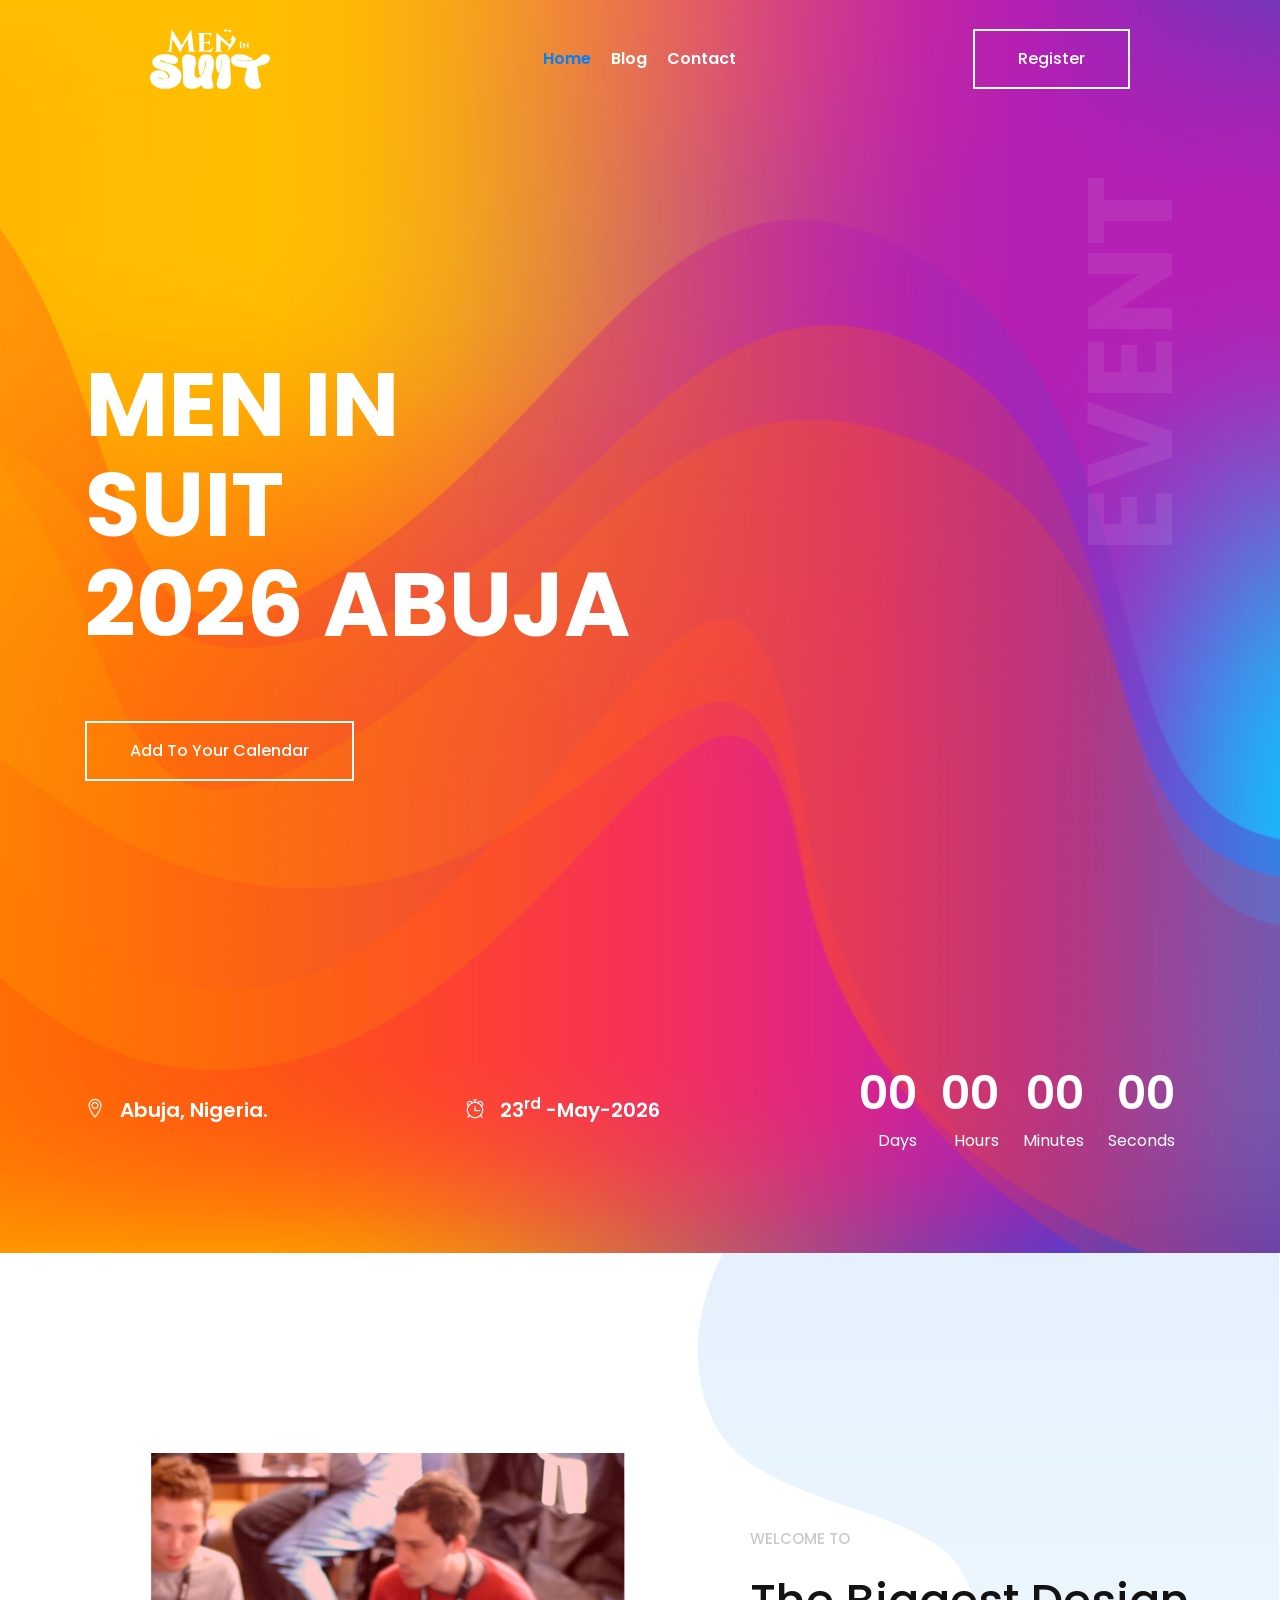
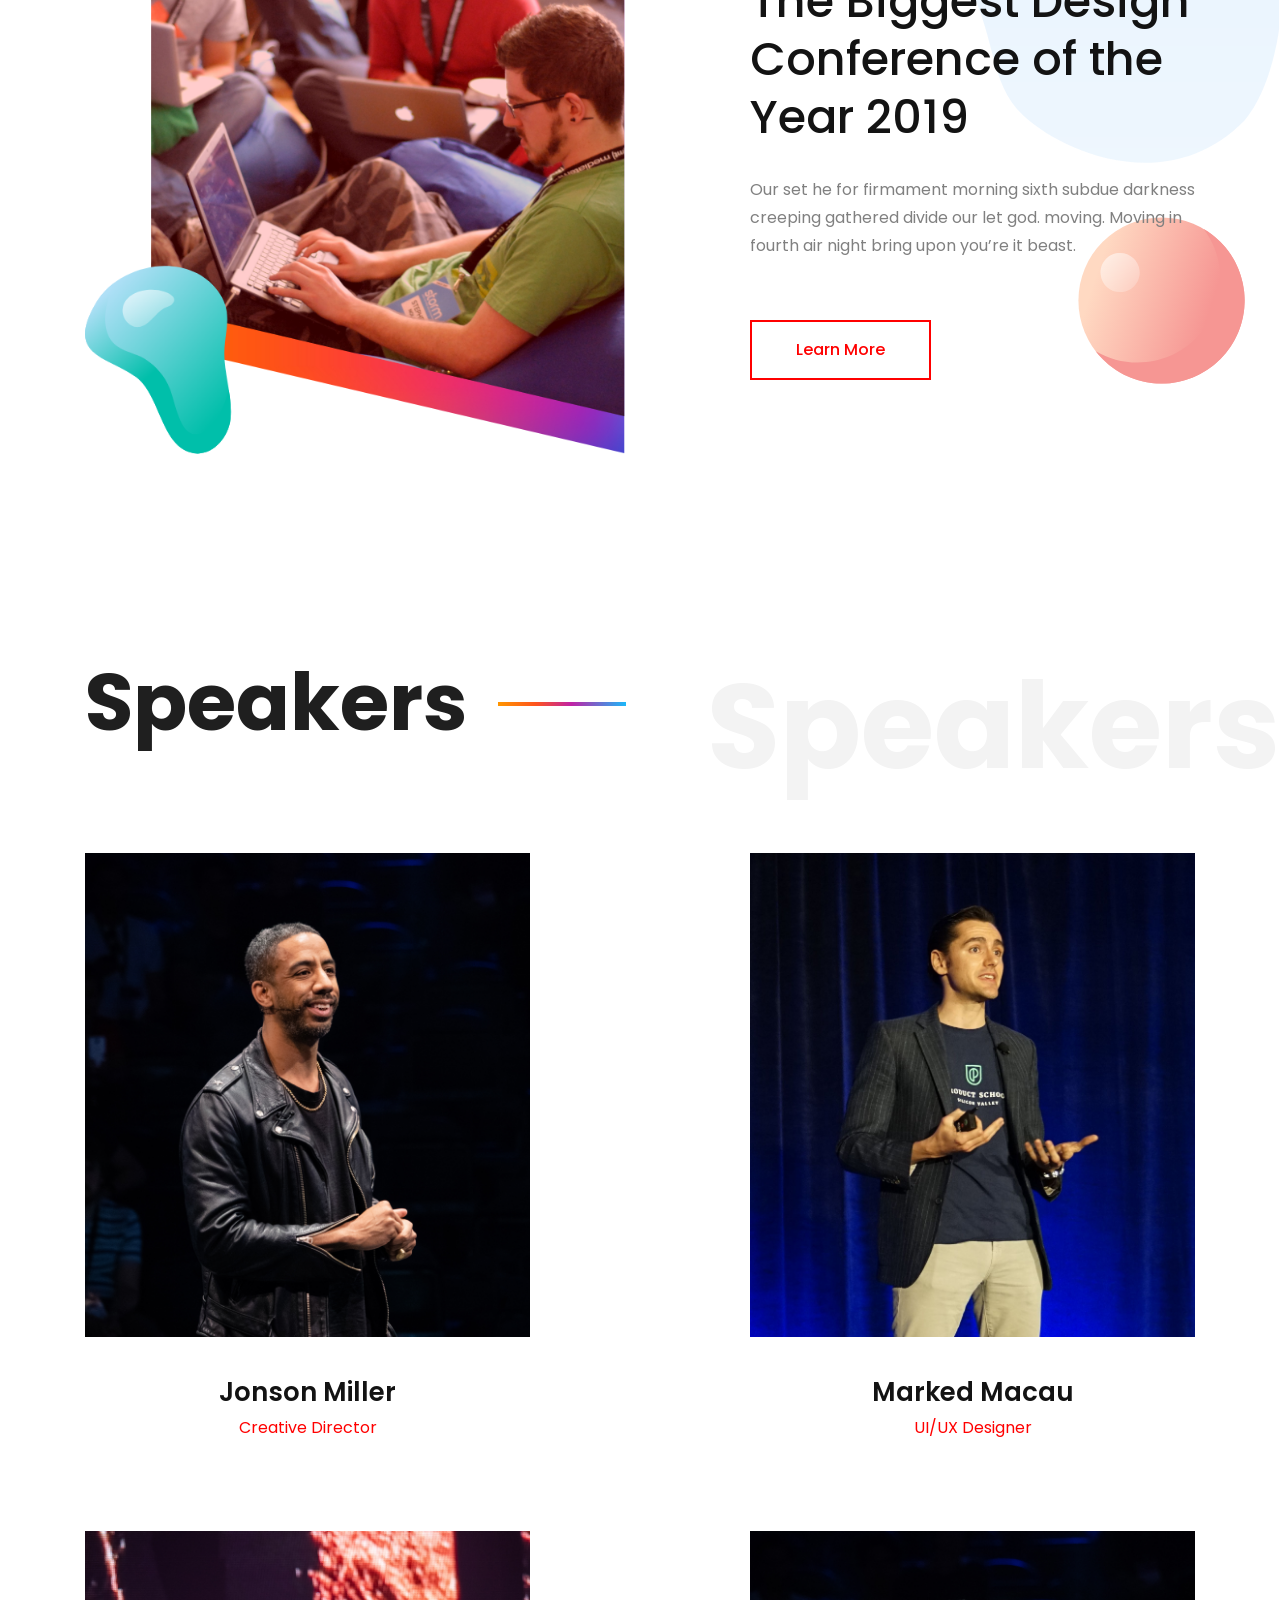
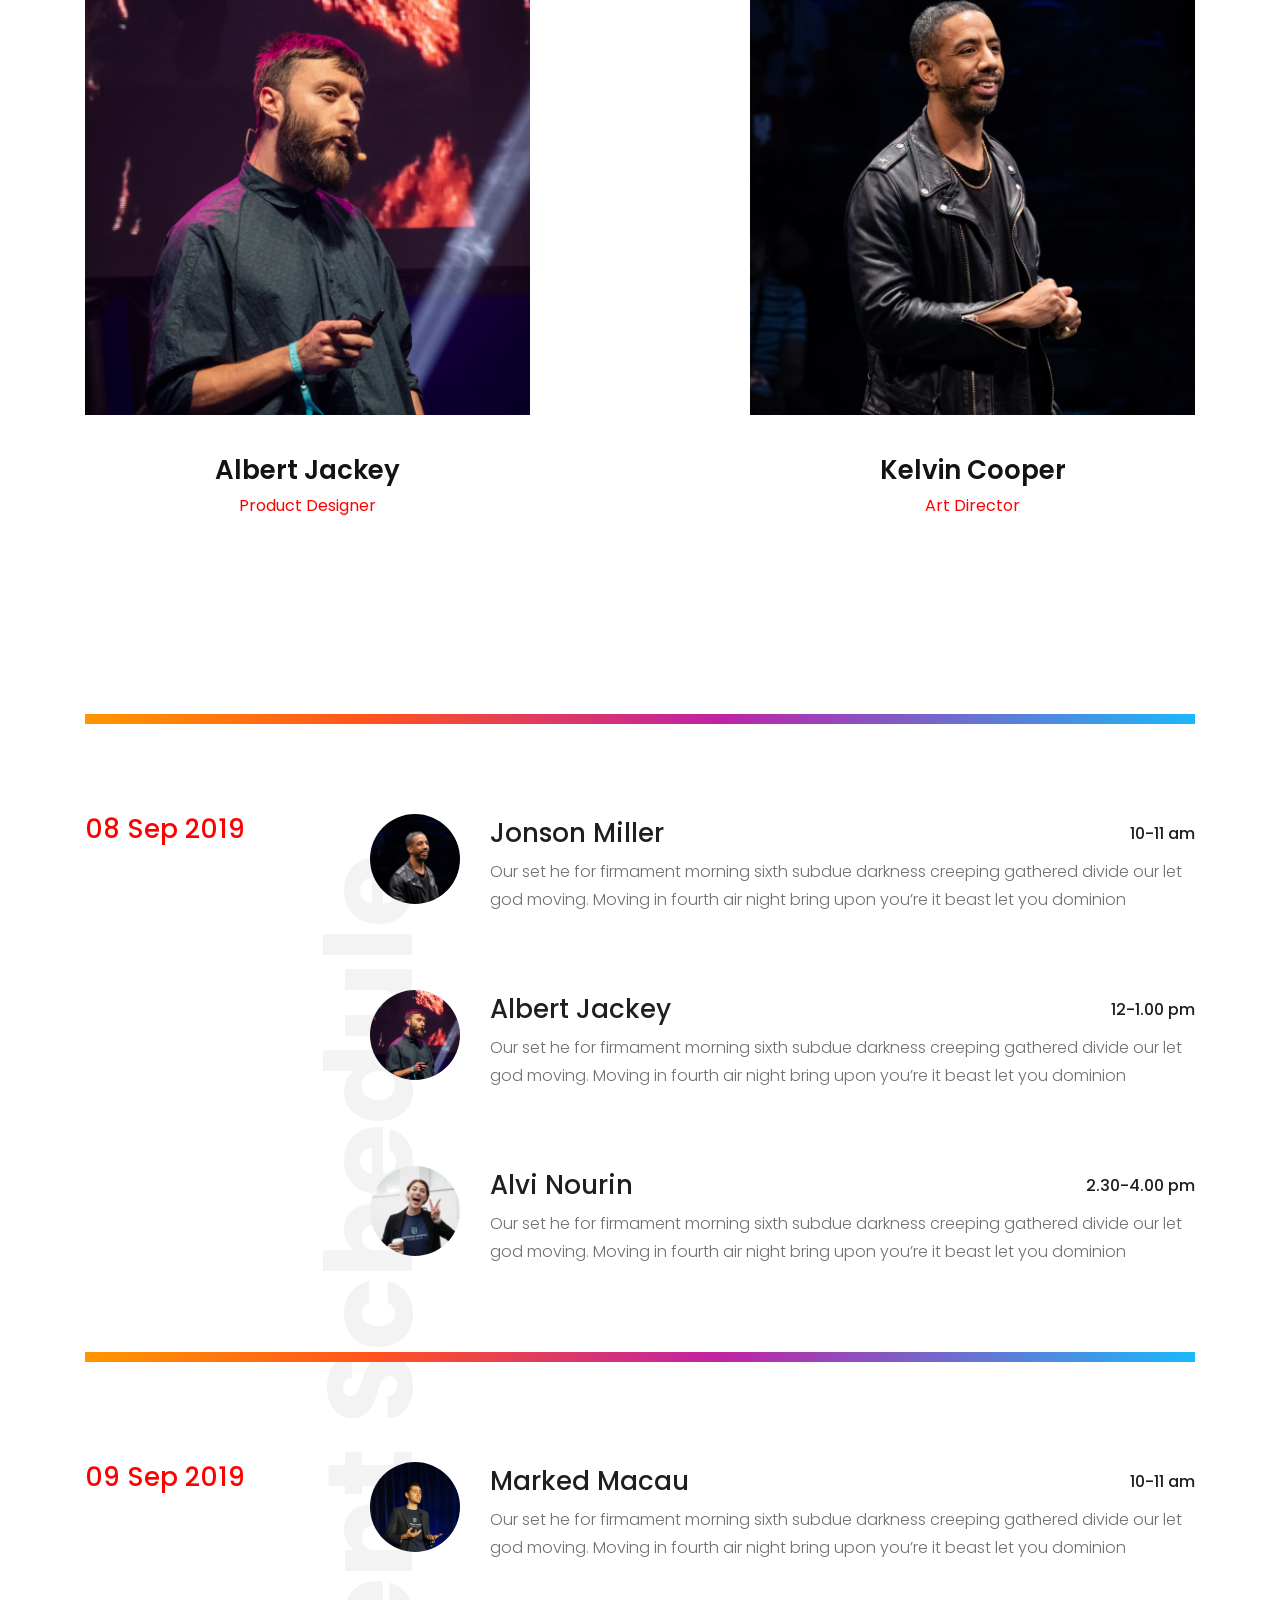
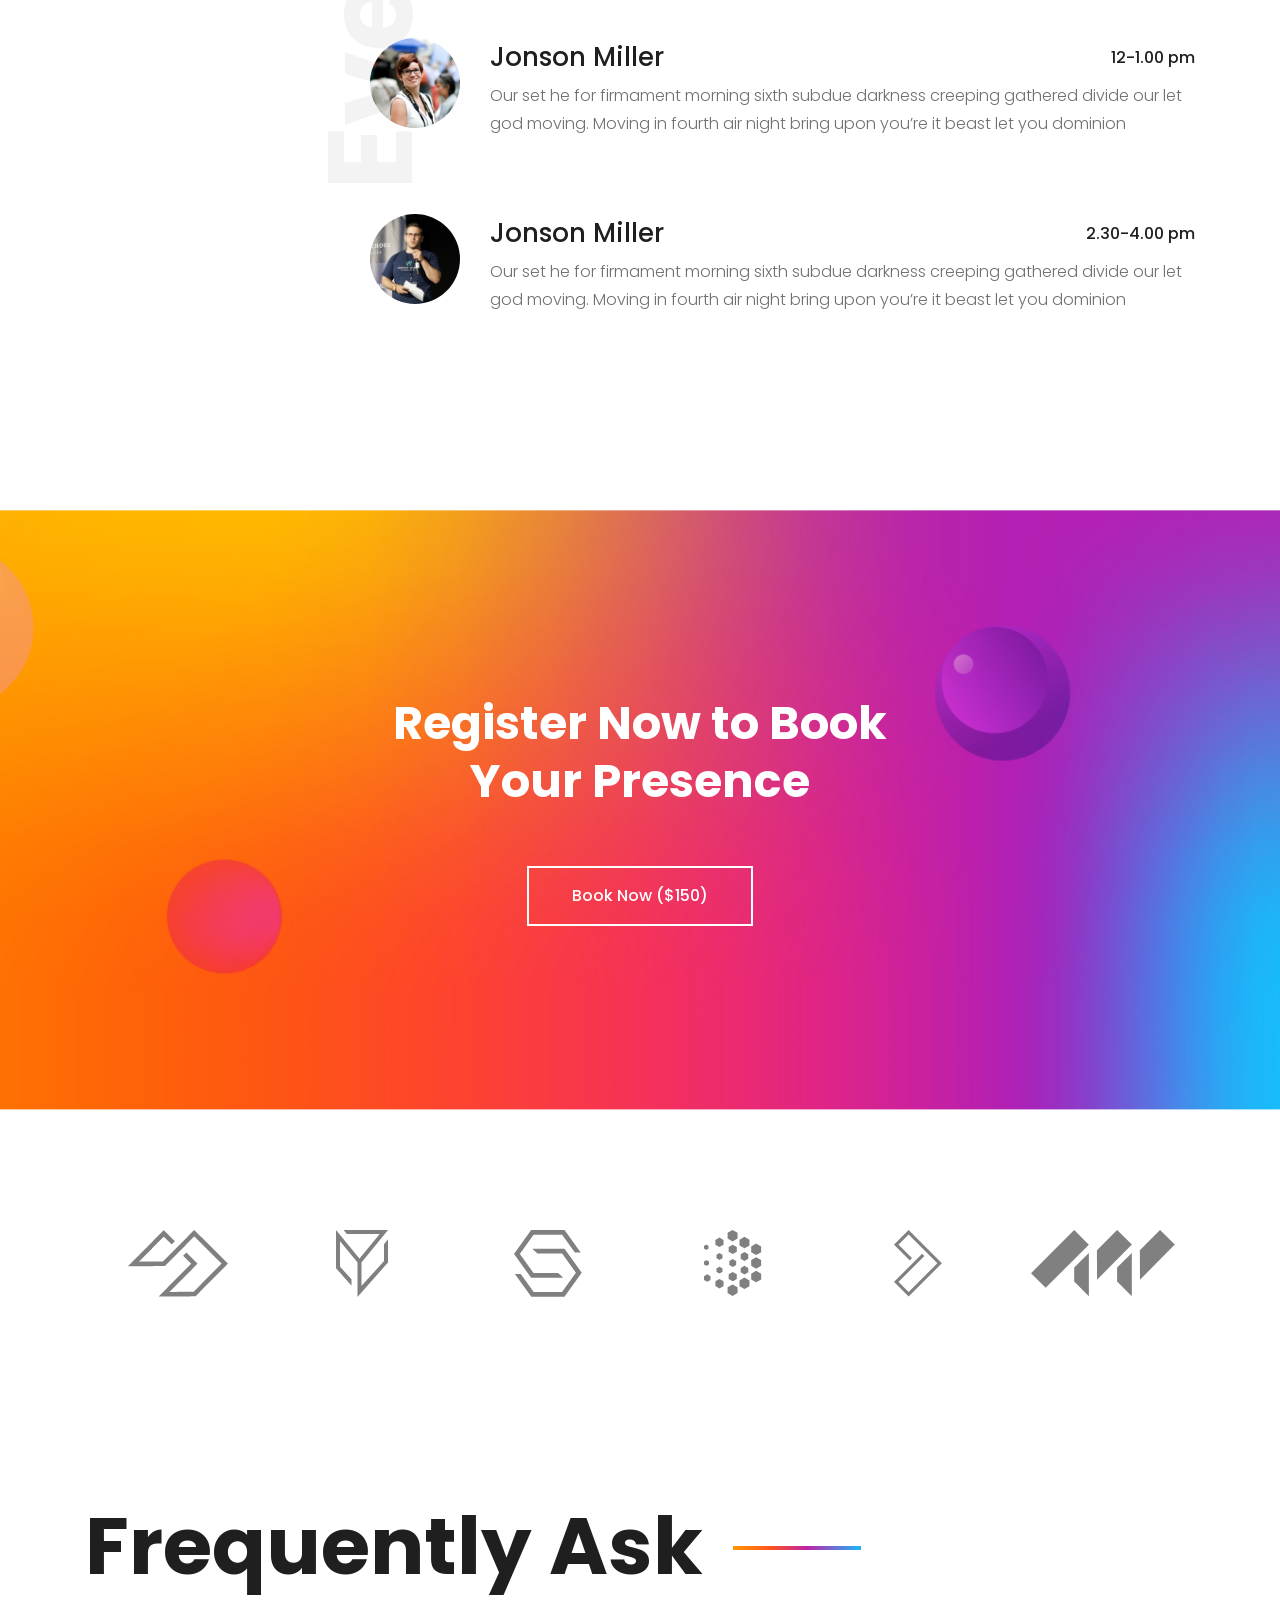
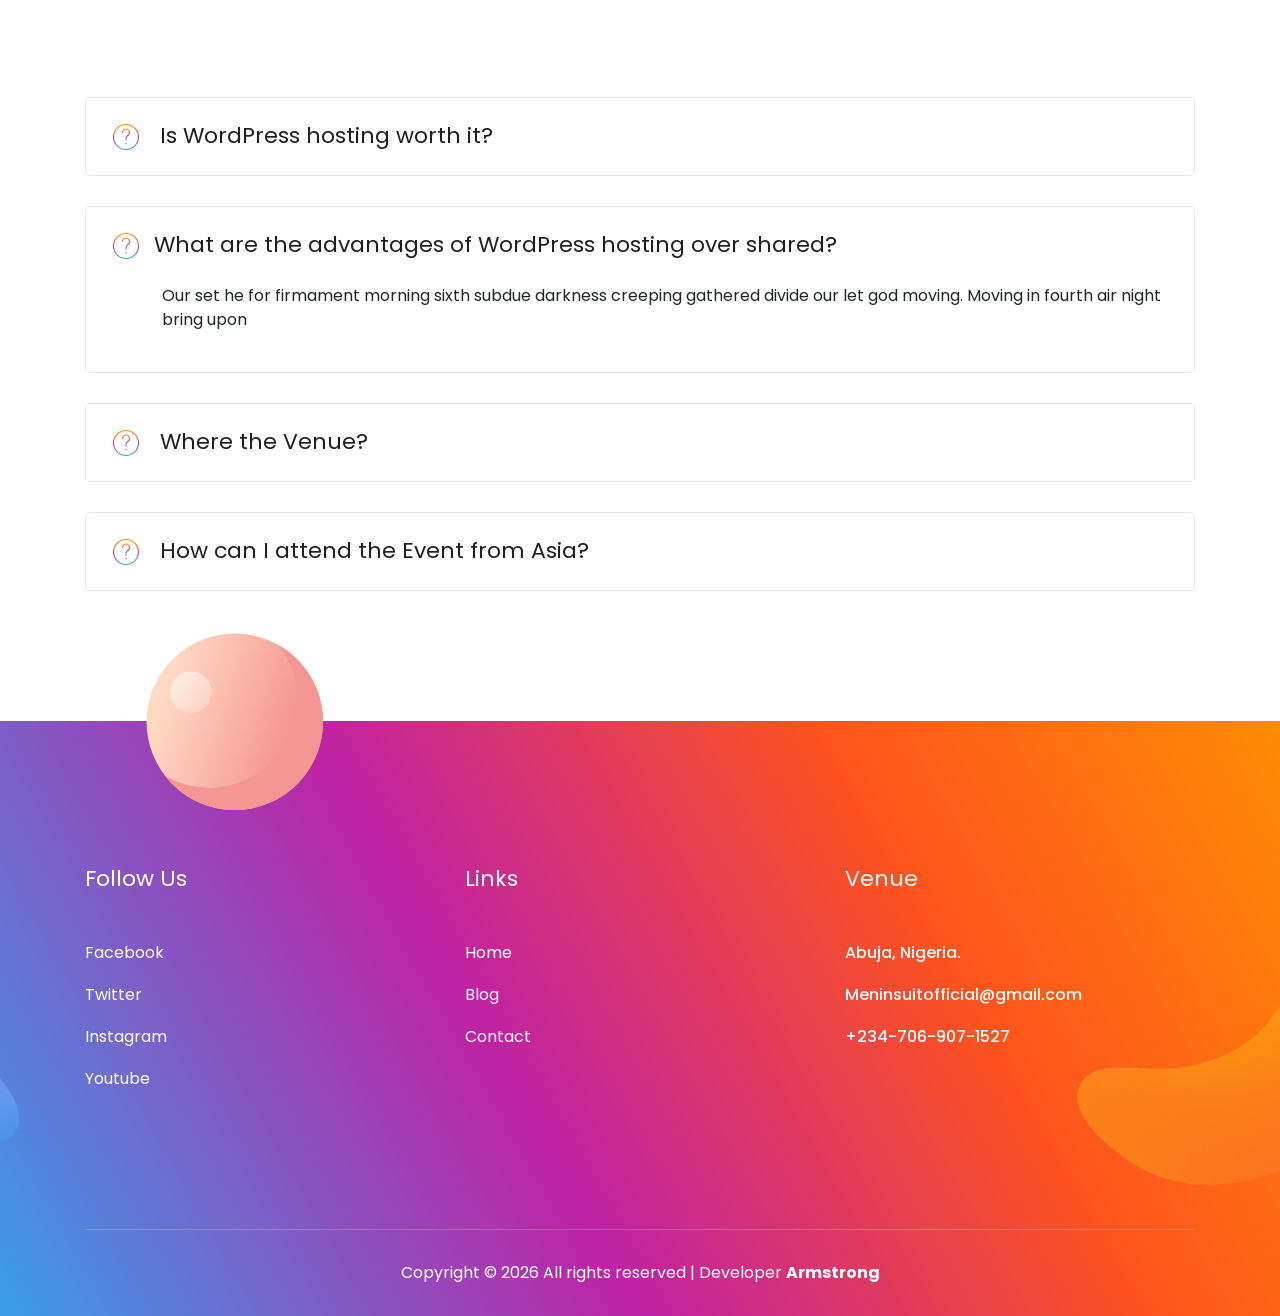
==== commit 32037ee7: "Logo, register btn and email" ====
--- a/index.html
+++ b/index.html
@@ -37,7 +37,7 @@
                         <div class="col-xl-2 col-lg-2">
                             <div class="logo-img">
                                 <a href="index.html">
-                                    <img src="img/logo.png" alt="">
+                                    <img src="img/men_in_suit-white.svg" alt="logo">
                                 </a>
                             </div>
                         </div>
@@ -62,7 +62,9 @@
                         </div>
                         <div class="col-xl-2 col-lg-2 d-none d-lg-block">
                             <div class="buy_ticket">
-                                <a href="#" class="boxed-btn-white">Buy Ticket</a>
+                                <a target="_blank"
+                                    href="https://docs.google.com/forms/d/e/1FAIpQLSczXBTQeU08DojbnmTJV39SnfMSW71d2-JocEUGeLIiaSmNew/viewform?usp=sharing&ouid=108986806600137059705"
+                                    class="boxed-btn-white">Register</a>
                             </div>
                         </div>
                         <div class="col-12">
@@ -80,14 +82,15 @@
         <div class="slider_text">
             <div class="container">
                 <div class="position_relv">
-                    <h1 class="opcity_text d-none d-lg-block">CONFIRENCE</h1>
+                    <h1 class="opcity_text d-none d-lg-block">EVENT</h1>
                     <div class="row">
                         <div class="col-xl-9">
                             <div class="title_text">
                                 <h3>MEN IN<br>
                                     SUIT <br>
                                     2026 ABUJA</h3>
-                                <a href="https://www.google.com/calendar/render?action=TEMPLATE&text=Men+in+Suit+Abuja&dates=20260523T120000/20260523T180000&details=An+exclusive+gathering+of+highly+intentional+men&location=Abuja,+Nigeria" target="_blank" class="boxed-btn-white">
+                                <a href="https://www.google.com/calendar/render?action=TEMPLATE&text=Men+in+Suit+Abuja&dates=20260523T120000/20260523T180000&details=An+exclusive+gathering+of+highly+intentional+men&location=Abuja,+Nigeria"
+                                    target="_blank" class="boxed-btn-white">
                                     Add to your Calendar
                                 </a>
                             </div>
@@ -572,8 +575,11 @@
                             </h3>
                             <p>
                                 Abuja, Nigeria. <br>
-                                edumark@contact.com <br>
-                                +10 367 467 8934
+                                <a 
+                                class="white-text blue-on-hover"
+
+                                href="mailto:meninsuitofficial@gmail.com?subject=Men%20in%20Suit%20Inquiry&body=Hello%20Men%20in%20Suit,">Meninsuitofficial@gmail.com</a> <br>
+                                +234-706-907-1527
 
                             </p>
                         </div>
@@ -590,7 +596,8 @@
                             <!-- Link back to Colorlib can't be removed. Template is licensed under CC BY 3.0. -->
                             Copyright &copy;
                             2026 All rights reserved | Developer <b><a
-                                href="https://armstrong-aisosa.github.io/personal-react-portfolio/" target="_blank">Armstrong</a></b>
+                                    href="https://armstrong-aisosa.github.io/personal-react-portfolio/"
+                                    target="_blank">Armstrong</a></b>
                         </p>
                     </div>
                 </div>
--- a/css/style.css
+++ b/css/style.css
@@ -1,5 +1,6 @@
 @import url("https://fonts.googleapis.com/css?family=Poppins:300,400,500,500i,600,700,700i,800,800i,900&display=swap");
 @import url("https://fonts.googleapis.com/css?family=Poppins:300,400,500,500i,600,700,700i,800,800i,900&display=swap");
+
 /* line 1, C:/Users/SPN Graphics/Desktop/CL September/209/HTML/scss/_extend.scss */
 .flex-center-start {
   display: -webkit-box;
@@ -24,12 +25,13 @@
   /* Chrome10-25,Safari5.1-6 */
   background: linear-gradient(to bottom, #ff9600 0%, #fe531e 26%, #c022a5 57%, #1bb8f9 100%);
   /* W3C, IE10+, FF16+, Chrome26+, Opera12+, Safari7+ */
-  filter: progid:DXImageTransform.Microsoft.gradient( startColorstr='#ff9600', endColorstr='#1bb8f9',GradientType=0 );
+  filter: progid:DXImageTransform.Microsoft.gradient(startColorstr='#ff9600', endColorstr='#1bb8f9', GradientType=0);
   /* IE6-9 */
 }
 
 /* line 23, C:/Users/SPN Graphics/Desktop/CL September/209/HTML/scss/_extend.scss */
-.event_area .double_line::before, .event_area .double_line::after {
+.event_area .double_line::before,
+.event_area .double_line::after {
   /* Permalink - use to edit and share this gradient: https://colorzilla.com/gradient-editor/#ff9600+0,fe531e+26,c022a5+57,1bb8f9+100 */
   background: #ff9600;
   /* Old browsers */
@@ -39,13 +41,23 @@
   /* Chrome10-25,Safari5.1-6 */
   background: linear-gradient(to right, #ff9600 0%, #fe531e 26%, #c022a5 57%, #1bb8f9 100%);
   /* W3C, IE10+, FF16+, Chrome26+, Opera12+, Safari7+ */
-  filter: progid:DXImageTransform.Microsoft.gradient( startColorstr='#ff9600', endColorstr='#1bb8f9',GradientType=1 );
+  filter: progid:DXImageTransform.Microsoft.gradient(startColorstr='#ff9600', endColorstr='#1bb8f9', GradientType=1);
   /* IE6-9 */
 }
 
 /* Color */
 .white-text {
   color: white;
+}
+
+/* Logo */
+.logo-img a img {
+  width: 120px;
+}
+
+/* link */
+ .blue-on-hover:hover {
+  color: #0181F5;
 }
 
 /* Normal desktop :1200px. */
@@ -86,7 +98,8 @@
 
 /* line 23, C:/Users/SPN Graphics/Desktop/CL September/209/HTML/scss/_reset.scss */
 a:focus,
-.button:focus, button:focus {
+.button:focus,
+button:focus {
   text-decoration: none;
   outline: none;
 }
@@ -114,7 +127,11 @@
 }
 
 /* line 44, C:/Users/SPN Graphics/Desktop/CL September/209/HTML/scss/_reset.scss */
-h1, h2, h3, h4, h5 {
+h1,
+h2,
+h3,
+h4,
+h5 {
   font-family: "Poppins", sans-serif;
   color: #131313;
 }
@@ -361,6 +378,7 @@
 }
 
 @media (max-width: 767px) {
+
   /* line 244, C:/Users/SPN Graphics/Desktop/CL September/209/HTML/scss/_reset.scss */
   .seperator {
     margin-top: 15px;
@@ -369,6 +387,7 @@
 }
 
 @media (min-width: 768px) and (max-width: 991px) {
+
   /* line 244, C:/Users/SPN Graphics/Desktop/CL September/209/HTML/scss/_reset.scss */
   .seperator {
     margin-top: 15px;
@@ -382,6 +401,7 @@
 }
 
 @media (max-width: 767px) {
+
   /* line 262, C:/Users/SPN Graphics/Desktop/CL September/209/HTML/scss/_reset.scss */
   .mb-95 {
     margin-bottom: 30px;
@@ -394,6 +414,7 @@
 }
 
 @media (max-width: 767px) {
+
   /* line 269, C:/Users/SPN Graphics/Desktop/CL September/209/HTML/scss/_reset.scss */
   .mb-80 {
     margin-bottom: 30px;
@@ -406,6 +427,7 @@
 }
 
 @media (max-width: 767px) {
+
   /* line 275, C:/Users/SPN Graphics/Desktop/CL September/209/HTML/scss/_reset.scss */
   .mb-60 {
     margin-bottom: 30px;
@@ -525,6 +547,7 @@
 }
 
 @media (max-width: 767px) {
+
   /* line 73, C:/Users/SPN Graphics/Desktop/CL September/209/HTML/scss/_btn.scss */
   .boxed-btn-white {
     padding: 14px 20px;
@@ -561,6 +584,7 @@
 }
 
 @media (min-width: 768px) and (max-width: 991px) {
+
   /* line 2, C:/Users/SPN Graphics/Desktop/CL September/209/HTML/scss/_section_title.scss */
   .section_title .sub_heading {
     margin-bottom: 10px;
@@ -579,6 +603,7 @@
 }
 
 @media (max-width: 767px) {
+
   /* line 15, C:/Users/SPN Graphics/Desktop/CL September/209/HTML/scss/_section_title.scss */
   .section_title .sub_heading2 {
     margin-bottom: 5px;
@@ -594,6 +619,7 @@
 }
 
 @media (max-width: 767px) {
+
   /* line 27, C:/Users/SPN Graphics/Desktop/CL September/209/HTML/scss/_section_title.scss */
   .section_title h3 {
     font-size: 26px;
@@ -602,6 +628,7 @@
 }
 
 @media (min-width: 768px) and (max-width: 991px) {
+
   /* line 27, C:/Users/SPN Graphics/Desktop/CL September/209/HTML/scss/_section_title.scss */
   .section_title h3 {
     font-size: 25px;
@@ -617,6 +644,7 @@
 }
 
 @media (max-width: 767px) {
+
   /* line 43, C:/Users/SPN Graphics/Desktop/CL September/209/HTML/scss/_section_title.scss */
   .section_title.padding-right {
     padding-right: 0;
@@ -624,6 +652,7 @@
 }
 
 @media (min-width: 768px) and (max-width: 991px) {
+
   /* line 43, C:/Users/SPN Graphics/Desktop/CL September/209/HTML/scss/_section_title.scss */
   .section_title.padding-right {
     padding-right: 0;
@@ -631,6 +660,7 @@
 }
 
 @media (min-width: 992px) and (max-width: 1200px) {
+
   /* line 43, C:/Users/SPN Graphics/Desktop/CL September/209/HTML/scss/_section_title.scss */
   .section_title.padding-right {
     padding-right: 0;
@@ -647,6 +677,7 @@
 }
 
 @media (max-width: 767px) {
+
   /* line 57, C:/Users/SPN Graphics/Desktop/CL September/209/HTML/scss/_section_title.scss */
   .serction_title_large h3 {
     font-size: 35px;
@@ -654,6 +685,7 @@
 }
 
 @media (min-width: 768px) and (max-width: 991px) {
+
   /* line 57, C:/Users/SPN Graphics/Desktop/CL September/209/HTML/scss/_section_title.scss */
   .serction_title_large h3 {
     font-size: 45px;
@@ -661,6 +693,7 @@
 }
 
 @media (min-width: 992px) and (max-width: 1200px) {
+
   /* line 57, C:/Users/SPN Graphics/Desktop/CL September/209/HTML/scss/_section_title.scss */
   .serction_title_large h3 {
     font-size: 60px;
@@ -681,6 +714,7 @@
 }
 
 @media (max-width: 767px) {
+
   /* line 72, C:/Users/SPN Graphics/Desktop/CL September/209/HTML/scss/_section_title.scss */
   .serction_title_large h3::before {
     width: 80px;
@@ -690,6 +724,7 @@
 }
 
 @media (max-width: 767px) {
+
   /* line 4, C:/Users/SPN Graphics/Desktop/CL September/209/HTML/scss/_slick-nav.scss */
   .mobile_menu {
     position: absolute;
@@ -728,6 +763,7 @@
 }
 
 @media (max-width: 767px) {
+
   /* line 35, C:/Users/SPN Graphics/Desktop/CL September/209/HTML/scss/_slick-nav.scss */
   .slicknav_menu .slicknav_nav a i {
     display: none;
@@ -735,6 +771,7 @@
 }
 
 @media (min-width: 768px) and (max-width: 991px) {
+
   /* line 35, C:/Users/SPN Graphics/Desktop/CL September/209/HTML/scss/_slick-nav.scss */
   .slicknav_menu .slicknav_nav a i {
     display: none;
@@ -766,6 +803,7 @@
 }
 
 @media (max-width: 767px) {
+
   /* line 12, C:/Users/SPN Graphics/Desktop/CL September/209/HTML/scss/_slick-nav.scss */
   .slicknav_menu {
     margin-right: 12px;
@@ -815,6 +853,7 @@
 }
 
 @media (max-width: 767px) {
+
   /* line 6, C:/Users/SPN Graphics/Desktop/CL September/209/HTML/scss/_header.scss */
   .header-area .main-header-area {
     padding: 10px 0;
@@ -822,6 +861,7 @@
 }
 
 @media (min-width: 768px) and (max-width: 991px) {
+
   /* line 6, C:/Users/SPN Graphics/Desktop/CL September/209/HTML/scss/_header.scss */
   .header-area .main-header-area {
     padding: 10px 0;
@@ -829,6 +869,7 @@
 }
 
 @media (min-width: 992px) and (max-width: 1200px) {
+
   /* line 6, C:/Users/SPN Graphics/Desktop/CL September/209/HTML/scss/_header.scss */
   .header-area .main-header-area {
     padding: 0 50px;
@@ -836,6 +877,7 @@
 }
 
 @media (max-width: 767px) {
+
   /* line 17, C:/Users/SPN Graphics/Desktop/CL September/209/HTML/scss/_header.scss */
   .header-area .main-header-area .logo-img {
     padding-left: 20px;
@@ -843,6 +885,7 @@
 }
 
 @media (min-width: 768px) and (max-width: 991px) {
+
   /* line 17, C:/Users/SPN Graphics/Desktop/CL September/209/HTML/scss/_header.scss */
   .header-area .main-header-area .logo-img {
     padding-left: 20px;
@@ -850,6 +893,7 @@
 }
 
 @media (min-width: 992px) and (max-width: 1200px) {
+
   /* line 24, C:/Users/SPN Graphics/Desktop/CL September/209/HTML/scss/_header.scss */
   .header-area .main-header-area .logo-img img {
     width: 100px;
@@ -857,6 +901,7 @@
 }
 
 @media (max-width: 767px) {
+
   /* line 24, C:/Users/SPN Graphics/Desktop/CL September/209/HTML/scss/_header.scss */
   .header-area .main-header-area .logo-img img {
     width: 120px;
@@ -864,6 +909,7 @@
 }
 
 @media (min-width: 768px) and (max-width: 991px) {
+
   /* line 24, C:/Users/SPN Graphics/Desktop/CL September/209/HTML/scss/_header.scss */
   .header-area .main-header-area .logo-img img {
     width: 120px;
@@ -895,6 +941,7 @@
 }
 
 @media (min-width: 992px) and (max-width: 1200px) {
+
   /* line 43, C:/Users/SPN Graphics/Desktop/CL September/209/HTML/scss/_header.scss */
   .header-area .main-header-area .main-menu ul li a {
     padding: 35px 8px 35px 8px;
@@ -902,6 +949,7 @@
 }
 
 @media (min-width: 1200px) and (max-width: 1500px) {
+
   /* line 43, C:/Users/SPN Graphics/Desktop/CL September/209/HTML/scss/_header.scss */
   .header-area .main-header-area .main-menu ul li a {
     padding: 35px 8px 35px 8px;
@@ -914,6 +962,7 @@
 }
 
 @media (max-width: 767px) {
+
   /* line 61, C:/Users/SPN Graphics/Desktop/CL September/209/HTML/scss/_header.scss */
   .header-area .main-header-area .main-menu ul li a i {
     display: none !important;
@@ -921,6 +970,7 @@
 }
 
 @media (min-width: 768px) and (max-width: 991px) {
+
   /* line 61, C:/Users/SPN Graphics/Desktop/CL September/209/HTML/scss/_header.scss */
   .header-area .main-header-area .main-menu ul li a i {
     display: none !important;
@@ -983,14 +1033,14 @@
 }
 
 /* line 128, C:/Users/SPN Graphics/Desktop/CL September/209/HTML/scss/_header.scss */
-.header-area .main-header-area .main-menu ul li:hover > .submenu {
+.header-area .main-header-area .main-menu ul li:hover>.submenu {
   opacity: 1;
   visibility: visible;
   top: 100%;
 }
 
 /* line 133, C:/Users/SPN Graphics/Desktop/CL September/209/HTML/scss/_header.scss */
-.header-area .main-header-area .main-menu ul li:hover > a::before {
+.header-area .main-header-area .main-menu ul li:hover>a::before {
   opacity: 1;
   transform: scaleX(1);
 }
@@ -1013,6 +1063,7 @@
 }
 
 @media (max-width: 767px) {
+
   /* line 140, C:/Users/SPN Graphics/Desktop/CL September/209/HTML/scss/_header.scss */
   .header-area .main-header-area.sticky {
     padding: 10px 0;
@@ -1020,6 +1071,7 @@
 }
 
 @media (min-width: 768px) and (max-width: 991px) {
+
   /* line 140, C:/Users/SPN Graphics/Desktop/CL September/209/HTML/scss/_header.scss */
   .header-area .main-header-area.sticky {
     padding: 10px 0;
@@ -1027,6 +1079,7 @@
 }
 
 @media (min-width: 992px) and (max-width: 1200px) {
+
   /* line 140, C:/Users/SPN Graphics/Desktop/CL September/209/HTML/scss/_header.scss */
   .header-area .main-header-area.sticky {
     padding: 0 50px;
@@ -1034,6 +1087,7 @@
 }
 
 @media (min-width: 1200px) and (max-width: 1500px) {
+
   /* line 140, C:/Users/SPN Graphics/Desktop/CL September/209/HTML/scss/_header.scss */
   .header-area .main-header-area.sticky {
     padding: 0 50px;
@@ -1058,6 +1112,7 @@
 }
 
 @media (min-width: 992px) and (max-width: 1200px) {
+
   /* line 174, C:/Users/SPN Graphics/Desktop/CL September/209/HTML/scss/_header.scss */
   .header-area .buy_ticket a {
     padding: 10px 20px;
@@ -1072,13 +1127,14 @@
 /* line 4, C:/Users/SPN Graphics/Desktop/CL September/209/HTML/scss/_slider.scss */
 .slider_area {
   background-size: cover;
-  background-position: center  center;
+  background-position: center center;
   background-repeat: no-repeat;
   padding-top: 300px;
   padding-bottom: 100px;
 }
 
 @media (max-width: 767px) {
+
   /* line 4, C:/Users/SPN Graphics/Desktop/CL September/209/HTML/scss/_slider.scss */
   .slider_area {
     padding-top: 140px;
@@ -1087,6 +1143,7 @@
 }
 
 @media (min-width: 768px) and (max-width: 991px) {
+
   /* line 4, C:/Users/SPN Graphics/Desktop/CL September/209/HTML/scss/_slider.scss */
   .slider_area {
     padding-top: 140px;
@@ -1108,6 +1165,7 @@
 }
 
 @media (max-width: 767px) {
+
   /* line 22, C:/Users/SPN Graphics/Desktop/CL September/209/HTML/scss/_slider.scss */
   .slider_area .title_text {
     margin-bottom: 30px;
@@ -1115,6 +1173,7 @@
 }
 
 @media (min-width: 768px) and (max-width: 991px) {
+
   /* line 22, C:/Users/SPN Graphics/Desktop/CL September/209/HTML/scss/_slider.scss */
   .slider_area .title_text {
     margin-bottom: 30px;
@@ -1122,6 +1181,7 @@
 }
 
 @media (min-width: 992px) and (max-width: 1200px) {
+
   /* line 22, C:/Users/SPN Graphics/Desktop/CL September/209/HTML/scss/_slider.scss */
   .slider_area .title_text {
     margin-bottom: 30px;
@@ -1135,6 +1195,7 @@
 }
 
 @media (max-width: 767px) {
+
   /* line 36, C:/Users/SPN Graphics/Desktop/CL September/209/HTML/scss/_slider.scss */
   .slider_area .title_text.title_text2 {
     margin-bottom: 0;
@@ -1163,6 +1224,7 @@
 }
 
 @media (max-width: 767px) {
+
   /* line 46, C:/Users/SPN Graphics/Desktop/CL September/209/HTML/scss/_slider.scss */
   .slider_area .title_text.title_text2:after {
     display: none;
@@ -1170,6 +1232,7 @@
 }
 
 @media (min-width: 992px) and (max-width: 1200px) {
+
   /* line 46, C:/Users/SPN Graphics/Desktop/CL September/209/HTML/scss/_slider.scss */
   .slider_area .title_text.title_text2:after {
     display: none;
@@ -1177,6 +1240,7 @@
 }
 
 @media (min-width: 768px) and (max-width: 991px) {
+
   /* line 46, C:/Users/SPN Graphics/Desktop/CL September/209/HTML/scss/_slider.scss */
   .slider_area .title_text.title_text2:after {
     display: none;
@@ -1184,6 +1248,7 @@
 }
 
 @media (min-width: 1200px) and (max-width: 1500px) {
+
   /* line 46, C:/Users/SPN Graphics/Desktop/CL September/209/HTML/scss/_slider.scss */
   .slider_area .title_text.title_text2:after {
     display: none;
@@ -1206,6 +1271,7 @@
 }
 
 @media (max-width: 767px) {
+
   /* line 72, C:/Users/SPN Graphics/Desktop/CL September/209/HTML/scss/_slider.scss */
   .slider_area .title_text::before {
     display: none;
@@ -1213,6 +1279,7 @@
 }
 
 @media (min-width: 992px) and (max-width: 1200px) {
+
   /* line 72, C:/Users/SPN Graphics/Desktop/CL September/209/HTML/scss/_slider.scss */
   .slider_area .title_text::before {
     display: none;
@@ -1220,6 +1287,7 @@
 }
 
 @media (min-width: 768px) and (max-width: 991px) {
+
   /* line 72, C:/Users/SPN Graphics/Desktop/CL September/209/HTML/scss/_slider.scss */
   .slider_area .title_text::before {
     display: none;
@@ -1227,6 +1295,7 @@
 }
 
 @media (min-width: 1200px) and (max-width: 1500px) {
+
   /* line 72, C:/Users/SPN Graphics/Desktop/CL September/209/HTML/scss/_slider.scss */
   .slider_area .title_text::before {
     display: none;
@@ -1244,6 +1313,7 @@
 }
 
 @media (max-width: 767px) {
+
   /* line 97, C:/Users/SPN Graphics/Desktop/CL September/209/HTML/scss/_slider.scss */
   .slider_area .title_text h3 {
     font-size: 36px;
@@ -1253,6 +1323,7 @@
 }
 
 @media (min-width: 768px) and (max-width: 991px) {
+
   /* line 97, C:/Users/SPN Graphics/Desktop/CL September/209/HTML/scss/_slider.scss */
   .slider_area .title_text h3 {
     font-size: 46px;
@@ -1262,6 +1333,7 @@
 }
 
 @media (min-width: 992px) and (max-width: 1200px) {
+
   /* line 97, C:/Users/SPN Graphics/Desktop/CL September/209/HTML/scss/_slider.scss */
   .slider_area .title_text h3 {
     font-size: 60px;
@@ -1278,6 +1350,7 @@
 }
 
 @media (max-width: 767px) {
+
   /* line 121, C:/Users/SPN Graphics/Desktop/CL September/209/HTML/scss/_slider.scss */
   .slider_area .single_date {
     margin-bottom: 15px;
@@ -1300,6 +1373,7 @@
 }
 
 @media (min-width: 768px) and (max-width: 991px) {
+
   /* line 138, C:/Users/SPN Graphics/Desktop/CL September/209/HTML/scss/_slider.scss */
   .slider_area .countdown_time {
     margin-top: 40px;
@@ -1308,6 +1382,7 @@
 }
 
 @media (max-width: 767px) {
+
   /* line 138, C:/Users/SPN Graphics/Desktop/CL September/209/HTML/scss/_slider.scss */
   .slider_area .countdown_time {
     text-align: left;
@@ -1315,6 +1390,7 @@
 }
 
 @media (min-width: 992px) and (max-width: 1200px) {
+
   /* line 138, C:/Users/SPN Graphics/Desktop/CL September/209/HTML/scss/_slider.scss */
   .slider_area .countdown_time {
     text-align: left;
@@ -1329,6 +1405,7 @@
 }
 
 @media (max-width: 767px) {
+
   /* line 150, C:/Users/SPN Graphics/Desktop/CL September/209/HTML/scss/_slider.scss */
   .slider_area .countdown_time .single_countdown {
     margin-right: 10px;
@@ -1337,6 +1414,7 @@
 }
 
 @media (min-width: 992px) and (max-width: 1200px) {
+
   /* line 150, C:/Users/SPN Graphics/Desktop/CL September/209/HTML/scss/_slider.scss */
   .slider_area .countdown_time .single_countdown {
     margin-right: 10px;
@@ -1352,6 +1430,7 @@
 }
 
 @media (max-width: 767px) {
+
   /* line 162, C:/Users/SPN Graphics/Desktop/CL September/209/HTML/scss/_slider.scss */
   .slider_area .countdown_time .single_countdown h3 {
     font-size: 20px;
@@ -1382,6 +1461,7 @@
 }
 
 @media (min-width: 992px) and (max-width: 1200px) {
+
   /* line 178, C:/Users/SPN Graphics/Desktop/CL September/209/HTML/scss/_slider.scss */
   .opcity_text {
     font-size: 90px;
@@ -1410,6 +1490,7 @@
 }
 
 @media (min-width: 992px) and (max-width: 1200px) {
+
   /* line 10, C:/Users/SPN Graphics/Desktop/CL September/209/HTML/scss/_about.scss */
   .about_area .shape-2 {
     bottom: 3%;
@@ -1417,6 +1498,7 @@
 }
 
 @media (max-width: 767px) {
+
   /* line 1, C:/Users/SPN Graphics/Desktop/CL September/209/HTML/scss/_about.scss */
   .about_area {
     padding-top: 40px;
@@ -1425,6 +1507,7 @@
 }
 
 @media (min-width: 768px) and (max-width: 991px) {
+
   /* line 1, C:/Users/SPN Graphics/Desktop/CL September/209/HTML/scss/_about.scss */
   .about_area {
     padding-top: 100px;
@@ -1466,6 +1549,7 @@
 }
 
 @media (max-width: 767px) {
+
   /* line 43, C:/Users/SPN Graphics/Desktop/CL September/209/HTML/scss/_about.scss */
   .about_area .about_thumb .exprience h1 {
     font-size: 30px;
@@ -1482,6 +1566,7 @@
 }
 
 @media (max-width: 767px) {
+
   /* line 61, C:/Users/SPN Graphics/Desktop/CL September/209/HTML/scss/_about.scss */
   .about_area .about_info {
     margin-top: 30px;
@@ -1506,6 +1591,7 @@
 }
 
 @media (max-width: 767px) {
+
   /* line 68, C:/Users/SPN Graphics/Desktop/CL September/209/HTML/scss/_about.scss */
   .about_area .about_info .about_list li {
     font-size: 14px;
@@ -1537,6 +1623,7 @@
 }
 
 @media (max-width: 767px) {
+
   /* line 93, C:/Users/SPN Graphics/Desktop/CL September/209/HTML/scss/_about.scss */
   .about_area .about_info p {
     margin-bottom: 30px;
@@ -1561,6 +1648,7 @@
 }
 
 @media (max-width: 767px) {
+
   /* line 114, C:/Users/SPN Graphics/Desktop/CL September/209/HTML/scss/_about.scss */
   .dream_service.extra_padding2 {
     padding-top: 30px;
@@ -1569,6 +1657,7 @@
 }
 
 @media (min-width: 768px) and (max-width: 991px) {
+
   /* line 114, C:/Users/SPN Graphics/Desktop/CL September/209/HTML/scss/_about.scss */
   .dream_service.extra_padding2 {
     padding-top: 100px;
@@ -1577,6 +1666,7 @@
 }
 
 @media (max-width: 767px) {
+
   /* line 111, C:/Users/SPN Graphics/Desktop/CL September/209/HTML/scss/_about.scss */
   .dream_service {
     padding-top: 30px;
@@ -1590,6 +1680,7 @@
 }
 
 @media (max-width: 767px) {
+
   /* line 130, C:/Users/SPN Graphics/Desktop/CL September/209/HTML/scss/_about.scss */
   .dream_service .single_dream {
     margin-bottom: 30px;
@@ -1597,6 +1688,7 @@
 }
 
 @media (min-width: 768px) and (max-width: 991px) {
+
   /* line 130, C:/Users/SPN Graphics/Desktop/CL September/209/HTML/scss/_about.scss */
   .dream_service .single_dream {
     padding: 0 10px;
@@ -1604,6 +1696,7 @@
 }
 
 @media (min-width: 768px) and (max-width: 991px) {
+
   /* line 139, C:/Users/SPN Graphics/Desktop/CL September/209/HTML/scss/_about.scss */
   .dream_service .single_dream .thumb img {
     width: 100%;
@@ -1652,6 +1745,7 @@
 }
 
 @media (max-width: 767px) {
+
   /* line 166, C:/Users/SPN Graphics/Desktop/CL September/209/HTML/scss/_about.scss */
   .youtube_video_area .youtube_video {
     height: 400px;
@@ -1690,6 +1784,7 @@
 }
 
 @media (max-width: 767px) {
+
   /* line 5, C:/Users/SPN Graphics/Desktop/CL September/209/HTML/scss/_speakers.scss */
   .speakers_area.inc_padd {
     padding-bottom: 0px;
@@ -1698,6 +1793,7 @@
 }
 
 @media (min-width: 768px) and (max-width: 991px) {
+
   /* line 5, C:/Users/SPN Graphics/Desktop/CL September/209/HTML/scss/_speakers.scss */
   .speakers_area.inc_padd {
     padding-bottom: 100px;
@@ -1706,6 +1802,7 @@
 }
 
 @media (max-width: 767px) {
+
   /* line 1, C:/Users/SPN Graphics/Desktop/CL September/209/HTML/scss/_speakers.scss */
   .speakers_area {
     padding-bottom: 0px;
@@ -1724,6 +1821,7 @@
 }
 
 @media (min-width: 992px) and (max-width: 1200px) {
+
   /* line 20, C:/Users/SPN Graphics/Desktop/CL September/209/HTML/scss/_speakers.scss */
   .speakers_area .horizontal_text {
     font-size: 90px;
@@ -1845,11 +1943,12 @@
 .resister_book {
   background-size: cover;
   background-repeat: no-repeat;
-  background-position: center  center;
+  background-position: center center;
   padding: 184px 0;
 }
 
 @media (max-width: 767px) {
+
   /* line 4, C:/Users/SPN Graphics/Desktop/CL September/209/HTML/scss/_resister.scss */
   .resister_book {
     padding: 80px 0;
@@ -1866,6 +1965,7 @@
 }
 
 @media (max-width: 767px) {
+
   /* line 13, C:/Users/SPN Graphics/Desktop/CL September/209/HTML/scss/_resister.scss */
   .resister_book .resister_text h3 {
     font-size: 30px;
@@ -1874,6 +1974,7 @@
 }
 
 @media (max-width: 767px) {
+
   /* line 23, C:/Users/SPN Graphics/Desktop/CL September/209/HTML/scss/_resister.scss */
   .resister_book .resister_text h3 br {
     display: none;
@@ -1892,6 +1993,7 @@
 }
 
 @media (max-width: 767px) {
+
   /* line 34, C:/Users/SPN Graphics/Desktop/CL September/209/HTML/scss/_resister.scss */
   .brand_area {
     padding: 40px 0;
@@ -1927,6 +2029,7 @@
 }
 
 @media (max-width: 767px) {
+
   /* line 1, C:/Users/SPN Graphics/Desktop/CL September/209/HTML/scss/_faq.scss */
   .faq_area {
     padding-top: 60px;
@@ -1940,6 +2043,7 @@
 }
 
 @media (max-width: 767px) {
+
   /* line 8, C:/Users/SPN Graphics/Desktop/CL September/209/HTML/scss/_faq.scss */
   .faq_area .accordion_heading {
     margin-bottom: 30px;
@@ -1947,6 +2051,7 @@
 }
 
 @media (min-width: 768px) and (max-width: 991px) {
+
   /* line 8, C:/Users/SPN Graphics/Desktop/CL September/209/HTML/scss/_faq.scss */
   .faq_area .accordion_heading {
     margin-bottom: 30px;
@@ -1961,6 +2066,7 @@
 }
 
 @media (max-width: 767px) {
+
   /* line 16, C:/Users/SPN Graphics/Desktop/CL September/209/HTML/scss/_faq.scss */
   .faq_area .accordion_heading h3 {
     font-size: 28px;
@@ -1975,6 +2081,7 @@
 }
 
 @media (max-width: 767px) {
+
   /* line 30, C:/Users/SPN Graphics/Desktop/CL September/209/HTML/scss/_faq.scss */
   .faq_area #accordion .card h5 button {
     font-size: 13px;
@@ -1982,6 +2089,7 @@
 }
 
 @media (min-width: 768px) and (max-width: 991px) {
+
   /* line 30, C:/Users/SPN Graphics/Desktop/CL September/209/HTML/scss/_faq.scss */
   .faq_area #accordion .card h5 button {
     font-size: 18px;
@@ -1999,6 +2107,7 @@
 }
 
 @media (max-width: 767px) {
+
   /* line 46, C:/Users/SPN Graphics/Desktop/CL September/209/HTML/scss/_faq.scss */
   .faq_area #accordion .card .card-body {
     padding: 0 20px 10px 20px;
@@ -2030,6 +2139,7 @@
 }
 
 @media (max-width: 767px) {
+
   /* line 54, C:/Users/SPN Graphics/Desktop/CL September/209/HTML/scss/_faq.scss */
   .faq_area #accordion .card {
     margin-bottom: 10px;
@@ -2045,6 +2155,7 @@
 }
 
 @media (max-width: 767px) {
+
   /* line 83, C:/Users/SPN Graphics/Desktop/CL September/209/HTML/scss/_faq.scss */
   .faq_area #accordion .card .card-header span {
     display: none;
@@ -2052,7 +2163,8 @@
 }
 
 /* line 91, C:/Users/SPN Graphics/Desktop/CL September/209/HTML/scss/_faq.scss */
-.faq_area .btn-link.focus, .faq_area .btn-link:focus {
+.faq_area .btn-link.focus,
+.faq_area .btn-link:focus {
   text-decoration: none;
   border-color: transparent;
   box-shadow: none;
@@ -2073,6 +2185,7 @@
 }
 
 @media (max-width: 767px) {
+
   /* line 1, C:/Users/SPN Graphics/Desktop/CL September/209/HTML/scss/_event.scss */
   .event_area {
     padding-bottom: 60px;
@@ -2085,6 +2198,7 @@
 }
 
 @media (max-width: 767px) {
+
   /* line 8, C:/Users/SPN Graphics/Desktop/CL September/209/HTML/scss/_event.scss */
   .event_area.plus_padding {
     margin-top: 60px;
@@ -2092,6 +2206,7 @@
 }
 
 @media (min-width: 768px) and (max-width: 991px) {
+
   /* line 8, C:/Users/SPN Graphics/Desktop/CL September/209/HTML/scss/_event.scss */
   .event_area.plus_padding {
     margin-top: 60px;
@@ -2114,6 +2229,7 @@
 }
 
 @media (min-width: 992px) and (max-width: 1200px) {
+
   /* line 17, C:/Users/SPN Graphics/Desktop/CL September/209/HTML/scss/_event.scss */
   .event_area .vr_text {
     left: 2%;
@@ -2130,6 +2246,7 @@
 }
 
 @media (max-width: 767px) {
+
   /* line 30, C:/Users/SPN Graphics/Desktop/CL September/209/HTML/scss/_event.scss */
   .event_area .double_line {
     padding-top: 40px;
@@ -2165,6 +2282,7 @@
 }
 
 @media (max-width: 767px) {
+
   /* line 60, C:/Users/SPN Graphics/Desktop/CL September/209/HTML/scss/_event.scss */
   .event_area .date h3 {
     margin-bottom: 20px;
@@ -2172,6 +2290,7 @@
 }
 
 @media (min-width: 768px) and (max-width: 991px) {
+
   /* line 60, C:/Users/SPN Graphics/Desktop/CL September/209/HTML/scss/_event.scss */
   .event_area .date h3 {
     margin-bottom: 30px;
@@ -2184,6 +2303,7 @@
 }
 
 @media (max-width: 767px) {
+
   /* line 72, C:/Users/SPN Graphics/Desktop/CL September/209/HTML/scss/_event.scss */
   .event_area .single_speaker {
     margin-bottom: 30px;
@@ -2196,6 +2316,7 @@
 }
 
 @media (max-width: 767px) {
+
   /* line 77, C:/Users/SPN Graphics/Desktop/CL September/209/HTML/scss/_event.scss */
   .event_area .single_speaker img {
     float: none;
@@ -2209,6 +2330,7 @@
 }
 
 @media (max-width: 767px) {
+
   /* line 83, C:/Users/SPN Graphics/Desktop/CL September/209/HTML/scss/_event.scss */
   .event_area .single_speaker .speaker-name {
     padding-left: 0;
@@ -2270,6 +2392,7 @@
 }
 
 @media (max-width: 767px) {
+
   /* line 15, C:/Users/SPN Graphics/Desktop/CL September/209/HTML/scss/_footer.scss */
   .footer .footer_top {
     padding-top: 60px;
@@ -2278,6 +2401,7 @@
 }
 
 @media (max-width: 767px) {
+
   /* line 22, C:/Users/SPN Graphics/Desktop/CL September/209/HTML/scss/_footer.scss */
   .footer .footer_top .footer_widget {
     margin-bottom: 30px;
@@ -2285,6 +2409,7 @@
 }
 
 @media (min-width: 768px) and (max-width: 991px) {
+
   /* line 22, C:/Users/SPN Graphics/Desktop/CL September/209/HTML/scss/_footer.scss */
   .footer .footer_top .footer_widget {
     margin-bottom: 30px;
@@ -2301,6 +2426,7 @@
 }
 
 @media (max-width: 767px) {
+
   /* line 29, C:/Users/SPN Graphics/Desktop/CL September/209/HTML/scss/_footer.scss */
   .footer .footer_top .footer_widget .footer_title {
     margin-bottom: 20px;
@@ -2317,6 +2443,7 @@
 }
 
 @media (max-width: 767px) {
+
   /* line 39, C:/Users/SPN Graphics/Desktop/CL September/209/HTML/scss/_footer.scss */
   .footer .footer_top .footer_widget .footer_logo {
     margin-bottom: 20px;
@@ -2445,6 +2572,7 @@
 }
 
 @media (max-width: 767px) {
+
   /* line 139, C:/Users/SPN Graphics/Desktop/CL September/209/HTML/scss/_footer.scss */
   .footer .copy-right_text .copy_right {
     font-size: 14px;
@@ -2462,6 +2590,7 @@
 }
 
 @media (max-width: 767px) {
+
   /* line 152, C:/Users/SPN Graphics/Desktop/CL September/209/HTML/scss/_footer.scss */
   .footer .socail_links {
     margin-top: 30px;
@@ -2516,6 +2645,7 @@
 }
 
 @media (max-width: 767px) {
+
   /* line 10, C:/Users/SPN Graphics/Desktop/CL September/209/HTML/scss/_bradcam.scss */
   .breadcam_area .bradcam_text h3 {
     font-size: 30px;
@@ -2523,6 +2653,7 @@
 }
 
 @media (min-width: 768px) and (max-width: 991px) {
+
   /* line 10, C:/Users/SPN Graphics/Desktop/CL September/209/HTML/scss/_bradcam.scss */
   .breadcam_area .bradcam_text h3 {
     font-size: 35px;
@@ -2536,6 +2667,7 @@
 }
 
 @media (max-width: 767px) {
+
   /* line 1, C:/Users/SPN Graphics/Desktop/CL September/209/HTML/scss/_team.scss */
   .team_area {
     padding-top: 40px;
@@ -2544,6 +2676,7 @@
 }
 
 @media (min-width: 768px) and (max-width: 991px) {
+
   /* line 1, C:/Users/SPN Graphics/Desktop/CL September/209/HTML/scss/_team.scss */
   .team_area {
     padding-top: 100px;
@@ -2695,7 +2828,8 @@
 }
 
 /* line 16, C:/Users/SPN Graphics/Desktop/CL September/209/HTML/scss/_contact.scss */
-.contact-info__icon i, .contact-info__icon span {
+.contact-info__icon i,
+.contact-info__icon span {
   color: #8f9195;
   font-size: 27px;
 }
@@ -2817,6 +2951,7 @@
 }
 
 @media (max-width: 991px) {
+
   /* line 133, C:/Users/SPN Graphics/Desktop/CL September/209/HTML/scss/_contact.scss */
   .contact-section {
     padding: 70px 0 40px;
@@ -2824,6 +2959,7 @@
 }
 
 @media only screen and (min-width: 992px) and (max-width: 1200px) {
+
   /* line 133, C:/Users/SPN Graphics/Desktop/CL September/209/HTML/scss/_contact.scss */
   .contact-section {
     padding: 80px 0 50px;
@@ -3556,7 +3692,7 @@
 }
 
 /* line 619, C:/Users/SPN Graphics/Desktop/CL September/209/HTML/scss/_elements.scss */
-.default-switch input + label {
+.default-switch input+label {
   position: absolute;
   top: 1px;
   left: 1px;
@@ -3573,7 +3709,7 @@
 }
 
 /* line 632, C:/Users/SPN Graphics/Desktop/CL September/209/HTML/scss/_elements.scss */
-.default-switch input:checked + label {
+.default-switch input:checked+label {
   left: 19px;
 }
 
@@ -3600,7 +3736,7 @@
 }
 
 /* line 655, C:/Users/SPN Graphics/Desktop/CL September/209/HTML/scss/_elements.scss */
-.primary-switch input + label {
+.primary-switch input+label {
   position: absolute;
   left: 0;
   top: 0;
@@ -3611,7 +3747,7 @@
 }
 
 /* line 663, C:/Users/SPN Graphics/Desktop/CL September/209/HTML/scss/_elements.scss */
-.primary-switch input + label:before {
+.primary-switch input+label:before {
   content: "";
   position: absolute;
   left: 0;
@@ -3630,7 +3766,7 @@
 }
 
 /* line 677, C:/Users/SPN Graphics/Desktop/CL September/209/HTML/scss/_elements.scss */
-.primary-switch input + label:after {
+.primary-switch input+label:after {
   content: "";
   position: absolute;
   top: 1px;
@@ -3648,12 +3784,12 @@
 }
 
 /* line 693, C:/Users/SPN Graphics/Desktop/CL September/209/HTML/scss/_elements.scss */
-.primary-switch input:checked + label:after {
+.primary-switch input:checked+label:after {
   left: 19px;
 }
 
 /* line 696, C:/Users/SPN Graphics/Desktop/CL September/209/HTML/scss/_elements.scss */
-.primary-switch input:checked + label:before {
+.primary-switch input:checked+label:before {
   background: #ff5e13;
 }
 
@@ -3680,7 +3816,7 @@
 }
 
 /* line 720, C:/Users/SPN Graphics/Desktop/CL September/209/HTML/scss/_elements.scss */
-.confirm-switch input + label {
+.confirm-switch input+label {
   position: absolute;
   left: 0;
   top: 0;
@@ -3691,7 +3827,7 @@
 }
 
 /* line 728, C:/Users/SPN Graphics/Desktop/CL September/209/HTML/scss/_elements.scss */
-.confirm-switch input + label:before {
+.confirm-switch input+label:before {
   content: "";
   position: absolute;
   left: 0;
@@ -3710,7 +3846,7 @@
 }
 
 /* line 742, C:/Users/SPN Graphics/Desktop/CL September/209/HTML/scss/_elements.scss */
-.confirm-switch input + label:after {
+.confirm-switch input+label:after {
   content: "";
   position: absolute;
   top: 1px;
@@ -3728,12 +3864,12 @@
 }
 
 /* line 758, C:/Users/SPN Graphics/Desktop/CL September/209/HTML/scss/_elements.scss */
-.confirm-switch input:checked + label:after {
+.confirm-switch input:checked+label:after {
   left: 19px;
 }
 
 /* line 761, C:/Users/SPN Graphics/Desktop/CL September/209/HTML/scss/_elements.scss */
-.confirm-switch input:checked + label:before {
+.confirm-switch input:checked+label:before {
   background: #4cd3e3;
 }
 
@@ -3760,7 +3896,7 @@
 }
 
 /* line 785, C:/Users/SPN Graphics/Desktop/CL September/209/HTML/scss/_elements.scss */
-.primary-checkbox input + label {
+.primary-checkbox input+label {
   position: absolute;
   left: 0;
   top: 0;
@@ -3774,7 +3910,7 @@
 }
 
 /* line 798, C:/Users/SPN Graphics/Desktop/CL September/209/HTML/scss/_elements.scss */
-.primary-checkbox input:checked + label {
+.primary-checkbox input:checked+label {
   background: url(../img/elements/primary-check.png) no-repeat center center/cover;
   border: none;
 }
@@ -3802,7 +3938,7 @@
 }
 
 /* line 822, C:/Users/SPN Graphics/Desktop/CL September/209/HTML/scss/_elements.scss */
-.confirm-checkbox input + label {
+.confirm-checkbox input+label {
   position: absolute;
   left: 0;
   top: 0;
@@ -3816,7 +3952,7 @@
 }
 
 /* line 835, C:/Users/SPN Graphics/Desktop/CL September/209/HTML/scss/_elements.scss */
-.confirm-checkbox input:checked + label {
+.confirm-checkbox input:checked+label {
   background: url(../img/elements/success-check.png) no-repeat center center/cover;
   border: none;
 }
@@ -3844,7 +3980,7 @@
 }
 
 /* line 859, C:/Users/SPN Graphics/Desktop/CL September/209/HTML/scss/_elements.scss */
-.disabled-checkbox input + label {
+.disabled-checkbox input+label {
   position: absolute;
   left: 0;
   top: 0;
@@ -3864,7 +4000,7 @@
 }
 
 /* line 876, C:/Users/SPN Graphics/Desktop/CL September/209/HTML/scss/_elements.scss */
-.disabled-checkbox input:checked + label {
+.disabled-checkbox input:checked+label {
   background: url(../img/elements/disabled-check.png) no-repeat center center/cover;
   border: none;
 }
@@ -3892,7 +4028,7 @@
 }
 
 /* line 900, C:/Users/SPN Graphics/Desktop/CL September/209/HTML/scss/_elements.scss */
-.primary-radio input + label {
+.primary-radio input+label {
   position: absolute;
   left: 0;
   top: 0;
@@ -3906,7 +4042,7 @@
 }
 
 /* line 913, C:/Users/SPN Graphics/Desktop/CL September/209/HTML/scss/_elements.scss */
-.primary-radio input:checked + label {
+.primary-radio input:checked+label {
   background: url(../img/elements/primary-radio.png) no-repeat center center/cover;
   border: none;
 }
@@ -3934,7 +4070,7 @@
 }
 
 /* line 937, C:/Users/SPN Graphics/Desktop/CL September/209/HTML/scss/_elements.scss */
-.confirm-radio input + label {
+.confirm-radio input+label {
   position: absolute;
   left: 0;
   top: 0;
@@ -3948,7 +4084,7 @@
 }
 
 /* line 950, C:/Users/SPN Graphics/Desktop/CL September/209/HTML/scss/_elements.scss */
-.confirm-radio input:checked + label {
+.confirm-radio input:checked+label {
   background: url(../img/elements/success-radio.png) no-repeat center center/cover;
   border: none;
 }
@@ -3976,7 +4112,7 @@
 }
 
 /* line 974, C:/Users/SPN Graphics/Desktop/CL September/209/HTML/scss/_elements.scss */
-.disabled-radio input + label {
+.disabled-radio input+label {
   position: absolute;
   left: 0;
   top: 0;
@@ -3996,7 +4132,7 @@
 }
 
 /* line 991, C:/Users/SPN Graphics/Desktop/CL September/209/HTML/scss/_elements.scss */
-.disabled-radio input:checked + label {
+.disabled-radio input:checked+label {
   background: url(../img/elements/disabled-radio.png) no-repeat center center/cover;
   border: none;
 }
@@ -4167,7 +4303,8 @@
 }
 
 /* line 14, C:/Users/SPN Graphics/Desktop/CL September/209/HTML/scss/_blog.scss */
-.blog_area a:hover, .blog_area a :hover {
+.blog_area a:hover,
+.blog_area a :hover {
   background: -webkit-linear-gradient(131deg, #0181F5 0%, #0181F5 99%);
   -webkit-background-clip: text;
   -webkit-text-fill-color: transparent;
@@ -4252,10 +4389,12 @@
 }
 
 @media (max-width: 1199px) {
+
   /* line 74, C:/Users/SPN Graphics/Desktop/CL September/209/HTML/scss/_blog.scss */
   .single-blog .tag {
     margin-right: 8px;
   }
+
   /* line 98, C:/Users/SPN Graphics/Desktop/CL September/209/HTML/scss/_blog.scss */
   .single-blog .tag:after {
     display: none;
@@ -4268,6 +4407,7 @@
 }
 
 @media (max-width: 800px) {
+
   /* line 24, C:/Users/SPN Graphics/Desktop/CL September/209/HTML/scss/_blog.scss */
   .single-blog {
     margin-bottom: 30px;
@@ -4293,6 +4433,7 @@
 }
 
 @media (max-width: 1199px) {
+
   /* line 112, C:/Users/SPN Graphics/Desktop/CL September/209/HTML/scss/_blog.scss */
   .single-blog .single-blog-content {
     padding: 15px;
@@ -4307,6 +4448,7 @@
 }
 
 @media (max-width: 1199px) {
+
   /* line 143, C:/Users/SPN Graphics/Desktop/CL September/209/HTML/scss/_blog.scss */
   .single-blog h4 {
     transition: all 300ms linear 0s;
@@ -4314,6 +4456,7 @@
     padding-bottom: 14px;
     margin-bottom: 12px;
   }
+
   /* line 149, C:/Users/SPN Graphics/Desktop/CL September/209/HTML/scss/_blog.scss */
   .single-blog h4 a {
     font-size: 18px;
@@ -4337,6 +4480,7 @@
 }
 
 @media (min-width: 992px) {
+
   /* line 160, C:/Users/SPN Graphics/Desktop/CL September/209/HTML/scss/_blog.scss */
   .full_image.single-blog .single-blog-content {
     bottom: 100px;
@@ -4498,7 +4642,7 @@
 }
 
 /* line 358, C:/Users/SPN Graphics/Desktop/CL September/209/HTML/scss/_blog.scss */
-.causes_item .causes_bottom a + a {
+.causes_item .causes_bottom a+a {
   border-color: #eeeeee;
   background: #fff;
   font-size: 14px;
@@ -4563,7 +4707,7 @@
 }
 
 /* line 431, C:/Users/SPN Graphics/Desktop/CL September/209/HTML/scss/_blog.scss */
-.tags .tag_btn + .tag_btn {
+.tags .tag_btn+.tag_btn {
   margin-left: 2px;
 }
 
@@ -4575,6 +4719,7 @@
 }
 
 @media (min-width: 900px) {
+
   /* line 438, C:/Users/SPN Graphics/Desktop/CL September/209/HTML/scss/_blog.scss */
   .blog_categorie_area {
     padding-top: 80px;
@@ -4583,6 +4728,7 @@
 }
 
 @media (min-width: 1100px) {
+
   /* line 438, C:/Users/SPN Graphics/Desktop/CL September/209/HTML/scss/_blog.scss */
   .blog_categorie_area {
     padding-top: 120px;
@@ -4661,6 +4807,7 @@
 }
 
 @media (min-width: 768px) {
+
   /* line 529, C:/Users/SPN Graphics/Desktop/CL September/209/HTML/scss/_blog.scss */
   .blog_details {
     padding: 60px 30px 35px 35px;
@@ -4690,6 +4837,7 @@
 }
 
 @media (min-width: 768px) {
+
   /* line 549, C:/Users/SPN Graphics/Desktop/CL September/209/HTML/scss/_blog.scss */
   .blog_details h2 {
     font-size: 24px;
@@ -4753,6 +4901,7 @@
 }
 
 @media (min-width: 768px) {
+
   /* line 599, C:/Users/SPN Graphics/Desktop/CL September/209/HTML/scss/_blog.scss */
   .blog_item_img .blog_item_date {
     bottom: -20px;
@@ -4771,6 +4920,7 @@
 }
 
 @media (min-width: 768px) {
+
   /* line 615, C:/Users/SPN Graphics/Desktop/CL September/209/HTML/scss/_blog.scss */
   .blog_item_img .blog_item_date h3 {
     font-size: 30px;
@@ -4785,6 +4935,7 @@
 }
 
 @media (min-width: 768px) {
+
   /* line 627, C:/Users/SPN Graphics/Desktop/CL September/209/HTML/scss/_blog.scss */
   .blog_item_img .blog_item_date p {
     font-size: 18px;
@@ -4919,7 +5070,7 @@
 }
 
 /* line 774, C:/Users/SPN Graphics/Desktop/CL September/209/HTML/scss/_blog.scss */
-.blog_right_sidebar .post_category_widget .cat-list li + li {
+.blog_right_sidebar .post_category_widget .cat-list li+li {
   padding-top: 15px;
 }
 
@@ -4951,7 +5102,7 @@
 }
 
 /* line 820, C:/Users/SPN Graphics/Desktop/CL September/209/HTML/scss/_blog.scss */
-.blog_right_sidebar .popular_post_widget .post_item + .post_item {
+.blog_right_sidebar .popular_post_widget .post_item+.post_item {
   margin-top: 20px;
 }
 
@@ -5096,6 +5247,7 @@
 }
 
 @media (min-width: 768px) {
+
   /* line 1087, C:/Users/SPN Graphics/Desktop/CL September/209/HTML/scss/_blog.scss */
   .single-post-area .quote-wrapper {
     padding: 30px;
@@ -5110,6 +5262,7 @@
 }
 
 @media (min-width: 768px) {
+
   /* line 1101, C:/Users/SPN Graphics/Desktop/CL September/209/HTML/scss/_blog.scss */
   .single-post-area .quotes {
     padding: 25px 25px 25px 30px;
@@ -5193,6 +5346,7 @@
 }
 
 @media (max-width: 600px) {
+
   /* line 1182, C:/Users/SPN Graphics/Desktop/CL September/209/HTML/scss/_blog.scss */
   .single-post-area .blog-author {
     padding: 20px 8px;
@@ -5208,6 +5362,7 @@
 }
 
 @media (max-width: 600px) {
+
   /* line 1191, C:/Users/SPN Graphics/Desktop/CL September/209/HTML/scss/_blog.scss */
   .single-post-area .blog-author img {
     margin-right: 15px;
@@ -5291,6 +5446,7 @@
 }
 
 @media (max-width: 767px) {
+
   /* line 1240, C:/Users/SPN Graphics/Desktop/CL September/209/HTML/scss/_blog.scss */
   .single-post-area .navigation-area .nav-left {
     margin-bottom: 30px;
@@ -5333,6 +5489,7 @@
 }
 
 @media (max-width: 991px) {
+
   /* line 1307, C:/Users/SPN Graphics/Desktop/CL September/209/HTML/scss/_blog.scss */
   .single-post-area .sidebar-widgets {
     padding-bottom: 0px;
@@ -5348,6 +5505,7 @@
 }
 
 @media (max-width: 414px) {
+
   /* line 1314, C:/Users/SPN Graphics/Desktop/CL September/209/HTML/scss/_blog.scss */
   .comments-area {
     padding: 50px 8px;
@@ -5382,14 +5540,17 @@
 }
 
 @media (max-width: 413px) {
+
   /* line 1354, C:/Users/SPN Graphics/Desktop/CL September/209/HTML/scss/_blog.scss */
   .comments-area .comment-list .single-comment h5 {
     font-size: 12px;
   }
+
   /* line 1358, C:/Users/SPN Graphics/Desktop/CL September/209/HTML/scss/_blog.scss */
   .comments-area .comment-list .single-comment .date {
     font-size: 11px;
   }
+
   /* line 1362, C:/Users/SPN Graphics/Desktop/CL September/209/HTML/scss/_blog.scss */
   .comments-area .comment-list .single-comment .comment {
     font-size: 10px;
@@ -5458,6 +5619,7 @@
 }
 
 @media (max-width: 767px) {
+
   /* line 1428, C:/Users/SPN Graphics/Desktop/CL September/209/HTML/scss/_blog.scss */
   .comment-form .name {
     padding-right: 0px;
@@ -5471,6 +5633,7 @@
 }
 
 @media (max-width: 991px) {
+
   /* line 1437, C:/Users/SPN Graphics/Desktop/CL September/209/HTML/scss/_blog.scss */
   .comment-form .email {
     padding-left: 0px;
@@ -5547,6 +5710,7 @@
 }
 
 @media (max-width: 576px) {
+
   /* line 2, C:/Users/SPN Graphics/Desktop/CL September/209/HTML/scss/_blog_part.scss */
   .blog_part {
     margin-bottom: 0px;
@@ -5555,6 +5719,7 @@
 }
 
 @media only screen and (min-width: 480px) and (max-width: 767px) {
+
   /* line 2, C:/Users/SPN Graphics/Desktop/CL September/209/HTML/scss/_blog_part.scss */
   .blog_part {
     margin-bottom: 0px;
@@ -5563,6 +5728,7 @@
 }
 
 @media only screen and (min-width: 768px) and (max-width: 991px) {
+
   /* line 2, C:/Users/SPN Graphics/Desktop/CL September/209/HTML/scss/_blog_part.scss */
   .blog_part {
     margin-bottom: 0px;
@@ -5578,6 +5744,7 @@
 }
 
 @media (max-width: 576px) {
+
   /* line 24, C:/Users/SPN Graphics/Desktop/CL September/209/HTML/scss/_blog_part.scss */
   .blog_part .single-home-blog {
     margin-bottom: 140px;
@@ -5586,6 +5753,7 @@
 }
 
 @media only screen and (min-width: 480px) and (max-width: 767px) {
+
   /* line 24, C:/Users/SPN Graphics/Desktop/CL September/209/HTML/scss/_blog_part.scss */
   .blog_part .single-home-blog {
     margin-bottom: 140px;
@@ -5594,6 +5762,7 @@
 }
 
 @media only screen and (min-width: 768px) and (max-width: 991px) {
+
   /* line 24, C:/Users/SPN Graphics/Desktop/CL September/209/HTML/scss/_blog_part.scss */
   .blog_part .single-home-blog {
     margin-bottom: 140px;
@@ -5626,6 +5795,7 @@
 }
 
 @media (max-width: 576px) {
+
   /* line 48, C:/Users/SPN Graphics/Desktop/CL September/209/HTML/scss/_blog_part.scss */
   .blog_part .single-home-blog .card .card-body {
     padding: 15px;
@@ -5635,6 +5805,7 @@
 }
 
 @media only screen and (min-width: 480px) and (max-width: 767px) {
+
   /* line 48, C:/Users/SPN Graphics/Desktop/CL September/209/HTML/scss/_blog_part.scss */
   .blog_part .single-home-blog .card .card-body {
     padding: 15px;
@@ -5644,6 +5815,7 @@
 }
 
 @media only screen and (min-width: 992px) and (max-width: 1200px) {
+
   /* line 48, C:/Users/SPN Graphics/Desktop/CL September/209/HTML/scss/_blog_part.scss */
   .blog_part .single-home-blog .card .card-body {
     padding: 20px;
@@ -5692,6 +5864,7 @@
 }
 
 @media (max-width: 576px) {
+
   /* line 97, C:/Users/SPN Graphics/Desktop/CL September/209/HTML/scss/_blog_part.scss */
   .blog_part .single-home-blog .card span {
     margin-bottom: 5px;
@@ -5700,6 +5873,7 @@
 }
 
 @media only screen and (min-width: 480px) and (max-width: 767px) {
+
   /* line 97, C:/Users/SPN Graphics/Desktop/CL September/209/HTML/scss/_blog_part.scss */
   .blog_part .single-home-blog .card span {
     margin-bottom: 5px;
@@ -5708,6 +5882,7 @@
 }
 
 @media only screen and (min-width: 768px) and (max-width: 991px) {
+
   /* line 97, C:/Users/SPN Graphics/Desktop/CL September/209/HTML/scss/_blog_part.scss */
   .blog_part .single-home-blog .card span {
     margin-bottom: 5px;
@@ -5716,6 +5891,7 @@
 }
 
 @media only screen and (min-width: 992px) and (max-width: 1200px) {
+
   /* line 97, C:/Users/SPN Graphics/Desktop/CL September/209/HTML/scss/_blog_part.scss */
   .blog_part .single-home-blog .card span {
     margin-bottom: 5px;
@@ -5735,6 +5911,7 @@
 }
 
 @media (max-width: 576px) {
+
   /* line 119, C:/Users/SPN Graphics/Desktop/CL September/209/HTML/scss/_blog_part.scss */
   .blog_part .single-home-blog .card h5 {
     margin-bottom: 10px;
@@ -5742,6 +5919,7 @@
 }
 
 @media only screen and (min-width: 480px) and (max-width: 767px) {
+
   /* line 119, C:/Users/SPN Graphics/Desktop/CL September/209/HTML/scss/_blog_part.scss */
   .blog_part .single-home-blog .card h5 {
     margin-bottom: 10px;
@@ -5750,6 +5928,7 @@
 }
 
 @media only screen and (min-width: 768px) and (max-width: 991px) {
+
   /* line 119, C:/Users/SPN Graphics/Desktop/CL September/209/HTML/scss/_blog_part.scss */
   .blog_part .single-home-blog .card h5 {
     margin-bottom: 10px;
@@ -5757,6 +5936,7 @@
 }
 
 @media only screen and (min-width: 992px) and (max-width: 1200px) {
+
   /* line 119, C:/Users/SPN Graphics/Desktop/CL September/209/HTML/scss/_blog_part.scss */
   .blog_part .single-home-blog .card h5 {
     margin-bottom: 10px;
@@ -5782,6 +5962,7 @@
 }
 
 @media (max-width: 576px) {
+
   /* line 150, C:/Users/SPN Graphics/Desktop/CL September/209/HTML/scss/_blog_part.scss */
   .blog_part .single-home-blog .card ul li {
     margin-right: 10px;
@@ -5789,6 +5970,7 @@
 }
 
 @media only screen and (min-width: 480px) and (max-width: 767px) {
+
   /* line 150, C:/Users/SPN Graphics/Desktop/CL September/209/HTML/scss/_blog_part.scss */
   .blog_part .single-home-blog .card ul li {
     margin-right: 10px;
@@ -5796,6 +5978,7 @@
 }
 
 @media only screen and (min-width: 768px) and (max-width: 991px) {
+
   /* line 150, C:/Users/SPN Graphics/Desktop/CL September/209/HTML/scss/_blog_part.scss */
   .blog_part .single-home-blog .card ul li {
     margin-right: 10px;
@@ -5803,6 +5986,7 @@
 }
 
 @media only screen and (min-width: 992px) and (max-width: 1200px) {
+
   /* line 150, C:/Users/SPN Graphics/Desktop/CL September/209/HTML/scss/_blog_part.scss */
   .blog_part .single-home-blog .card ul li {
     margin-right: 10px;
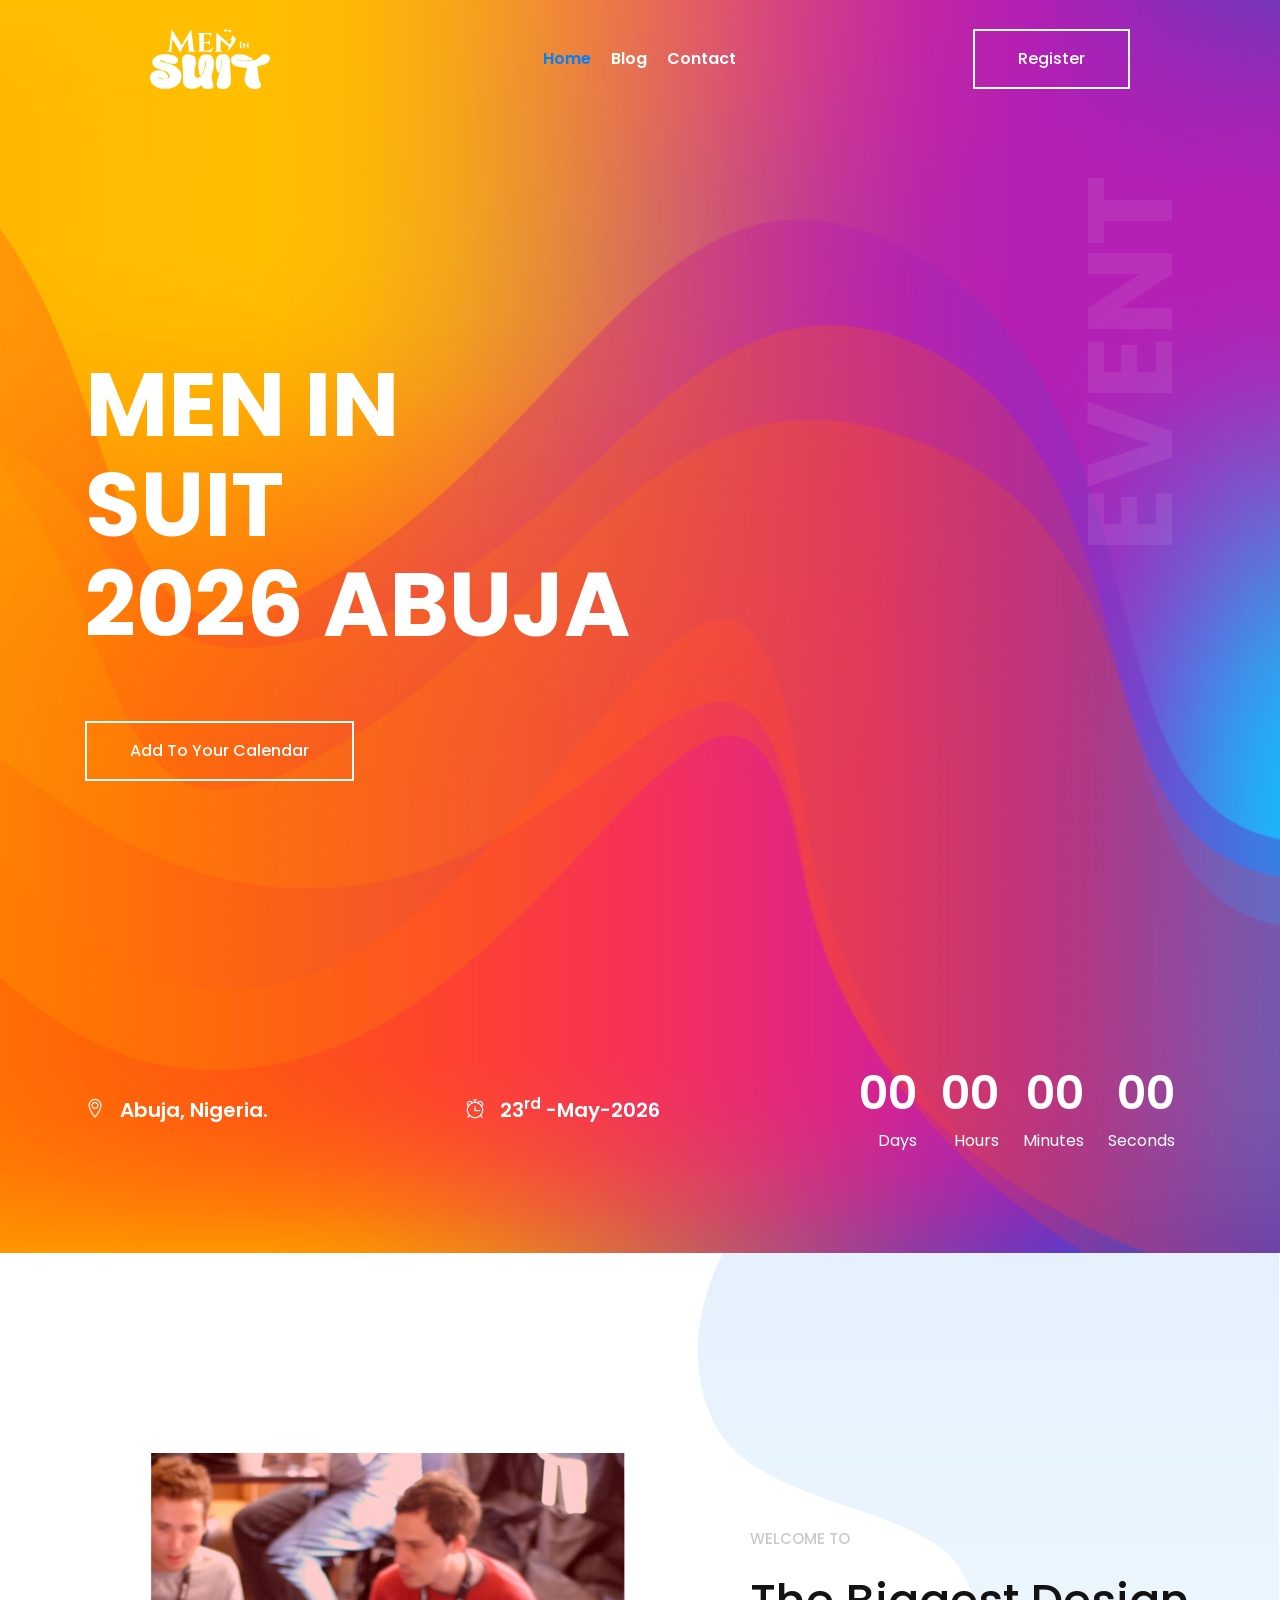
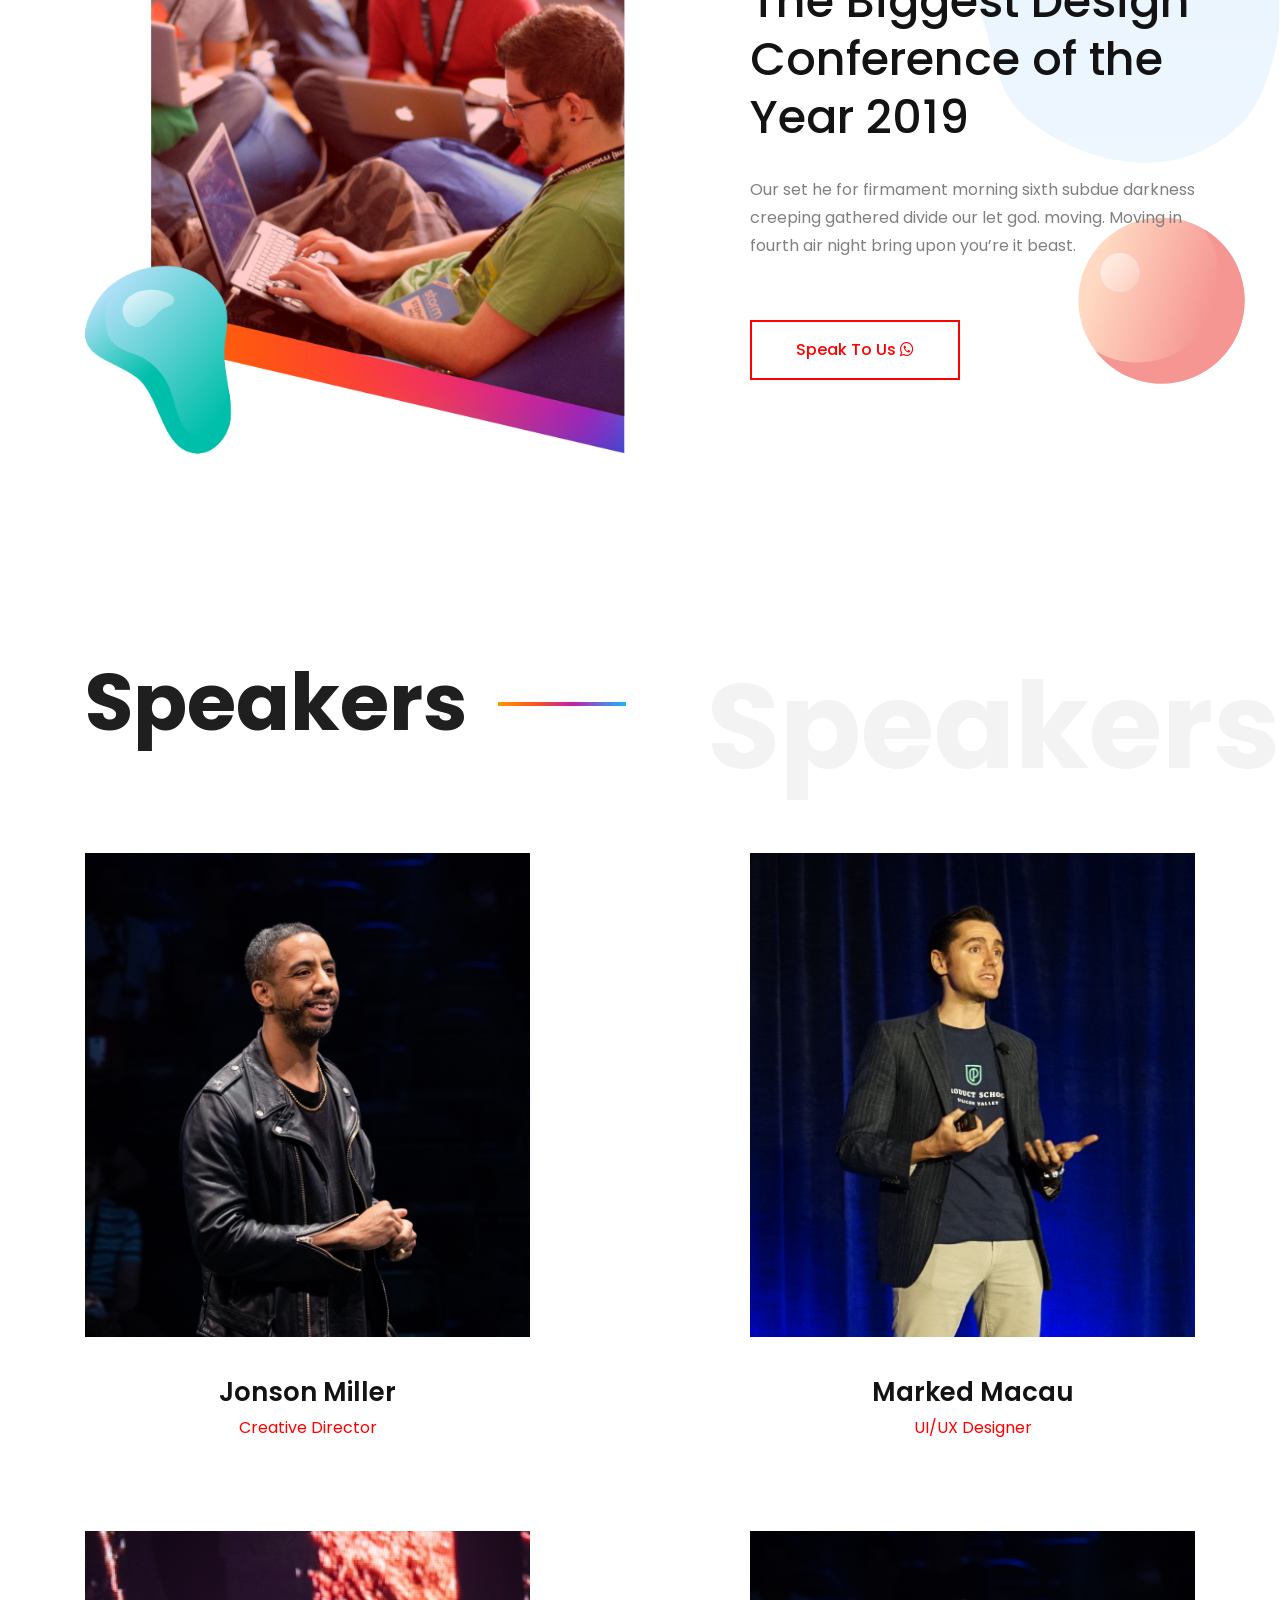
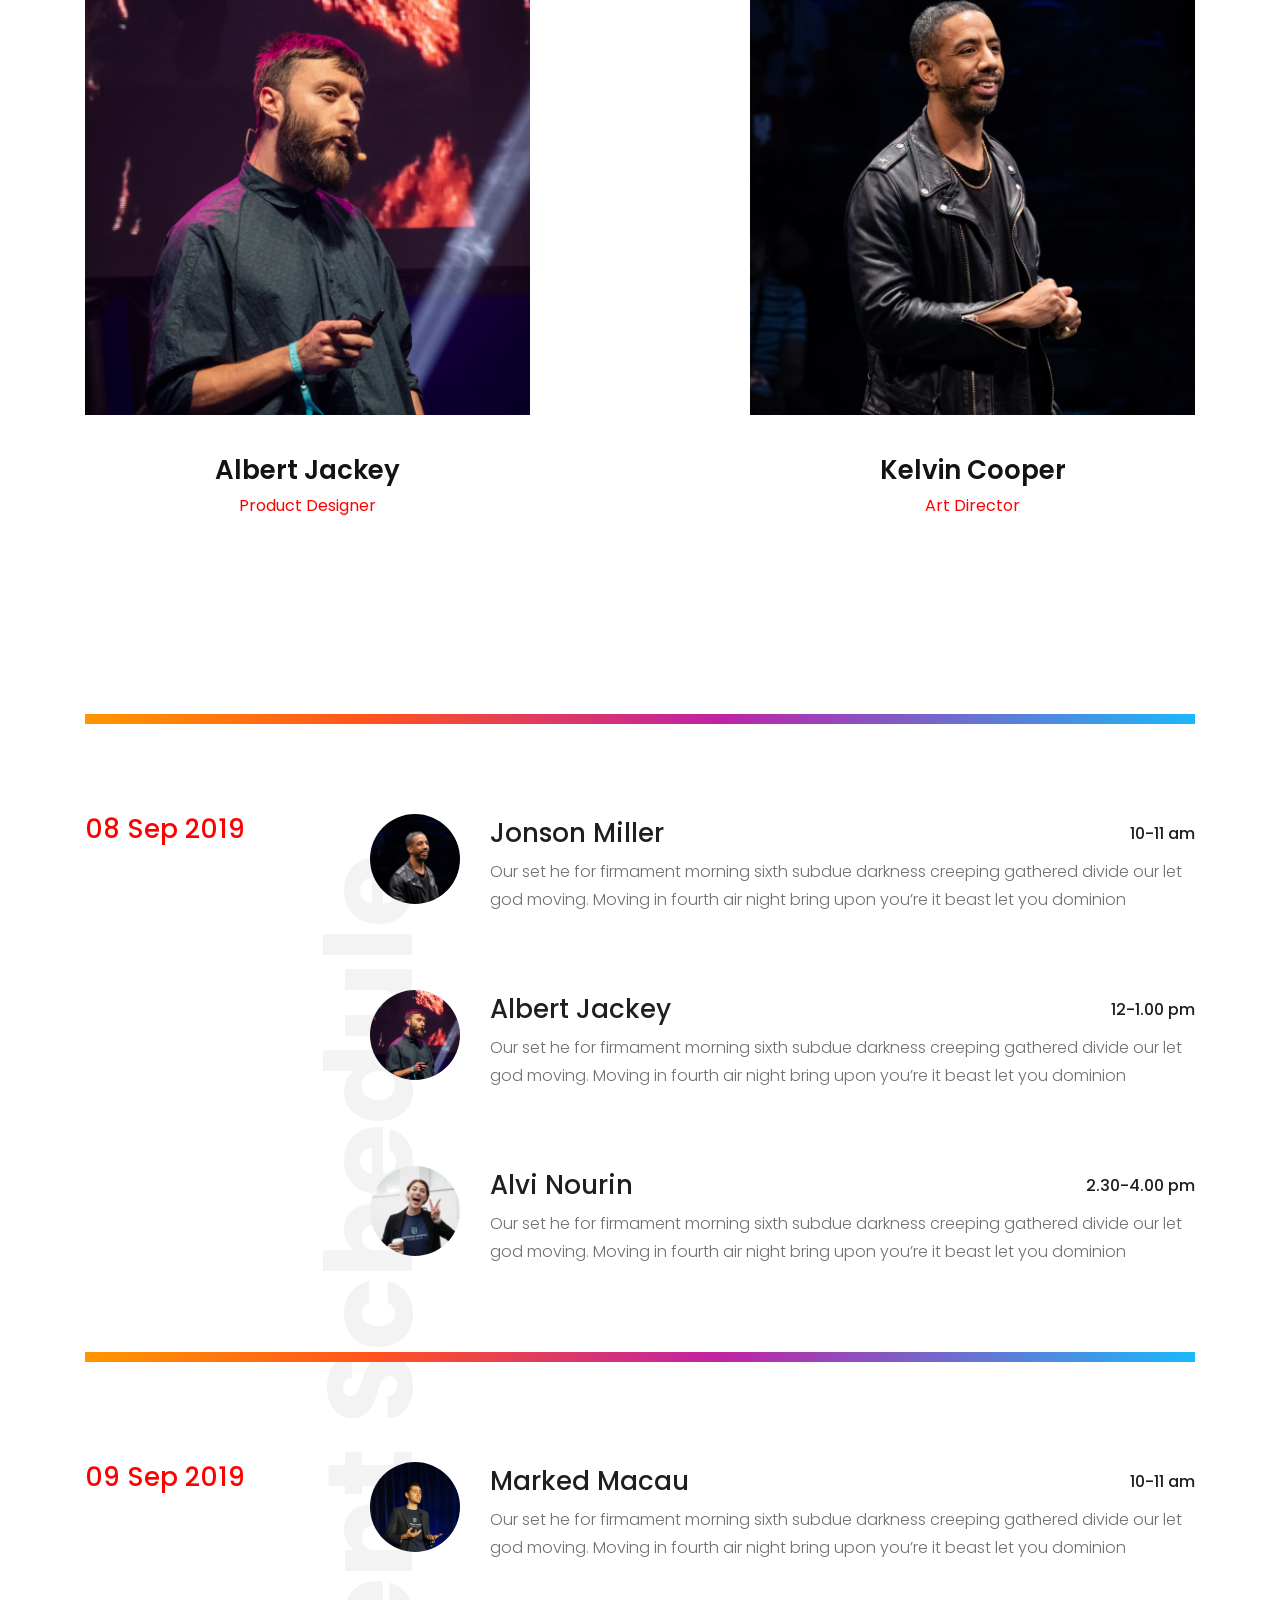
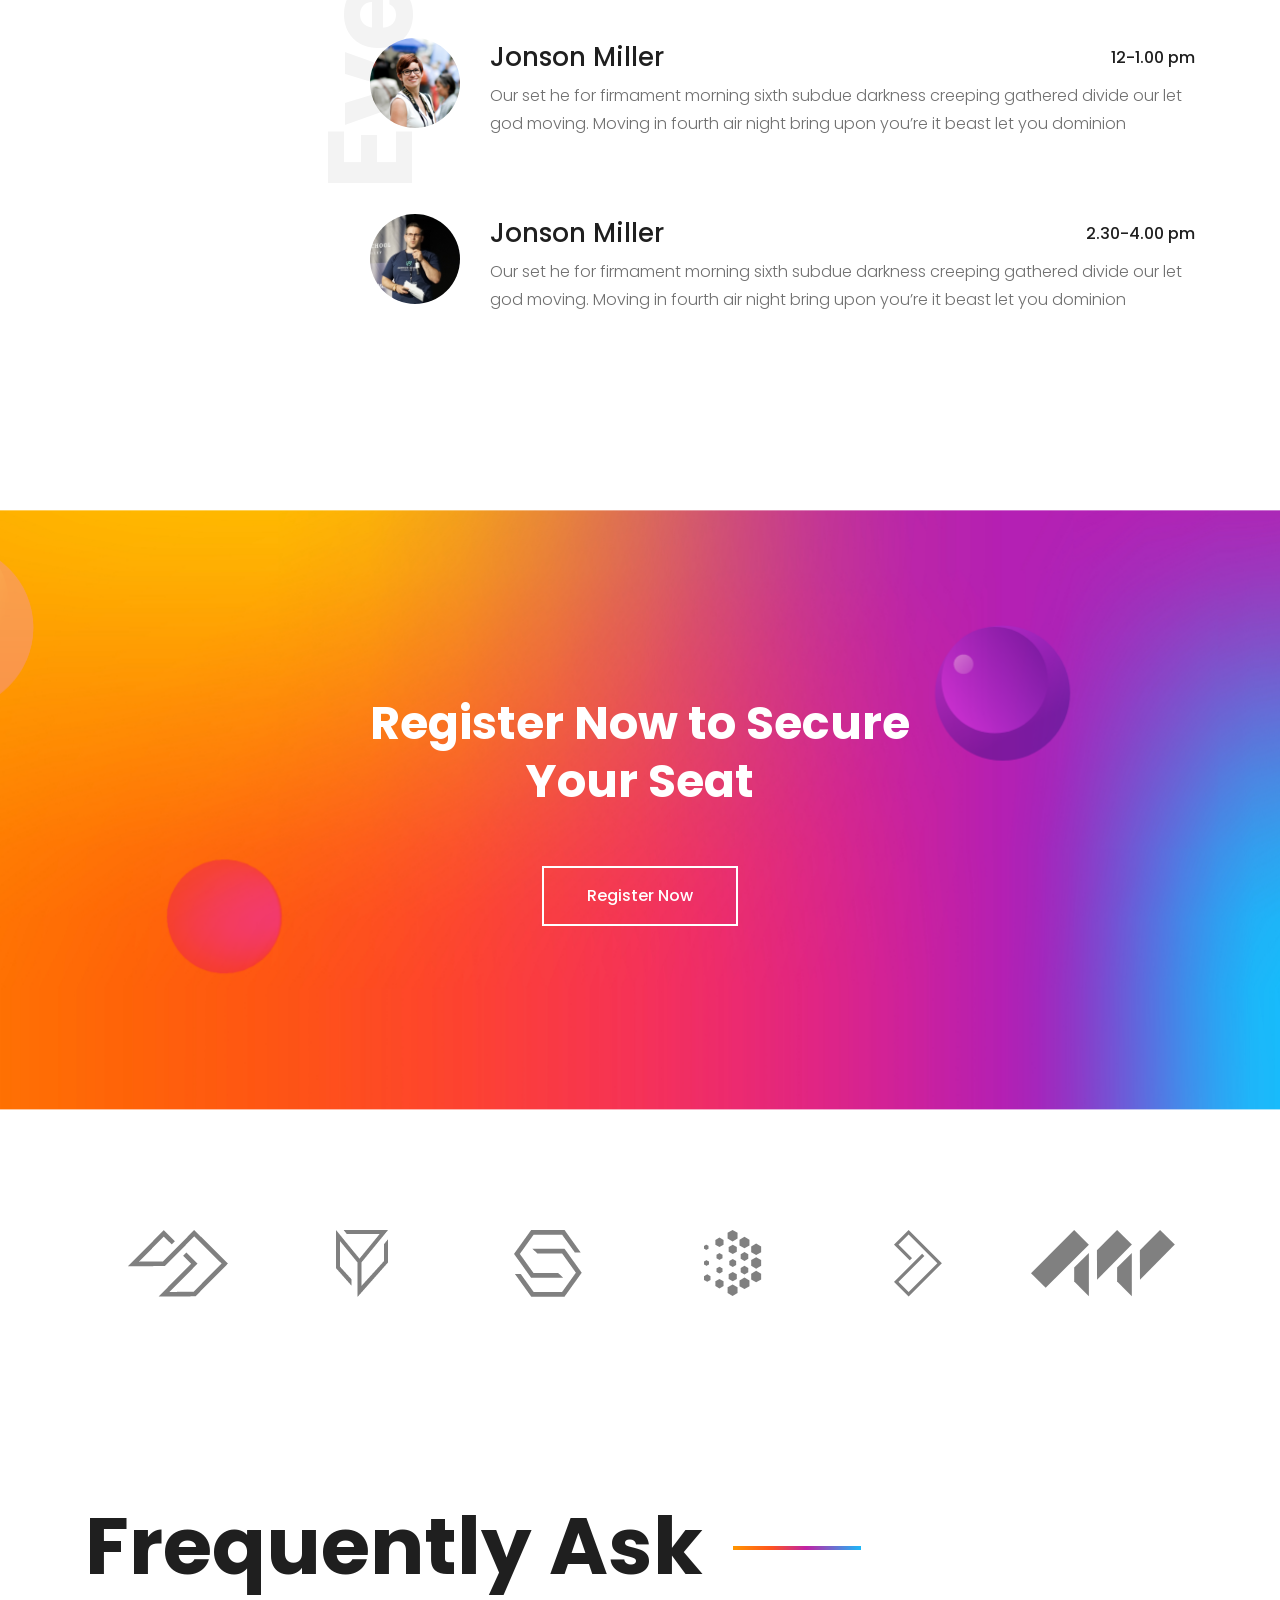
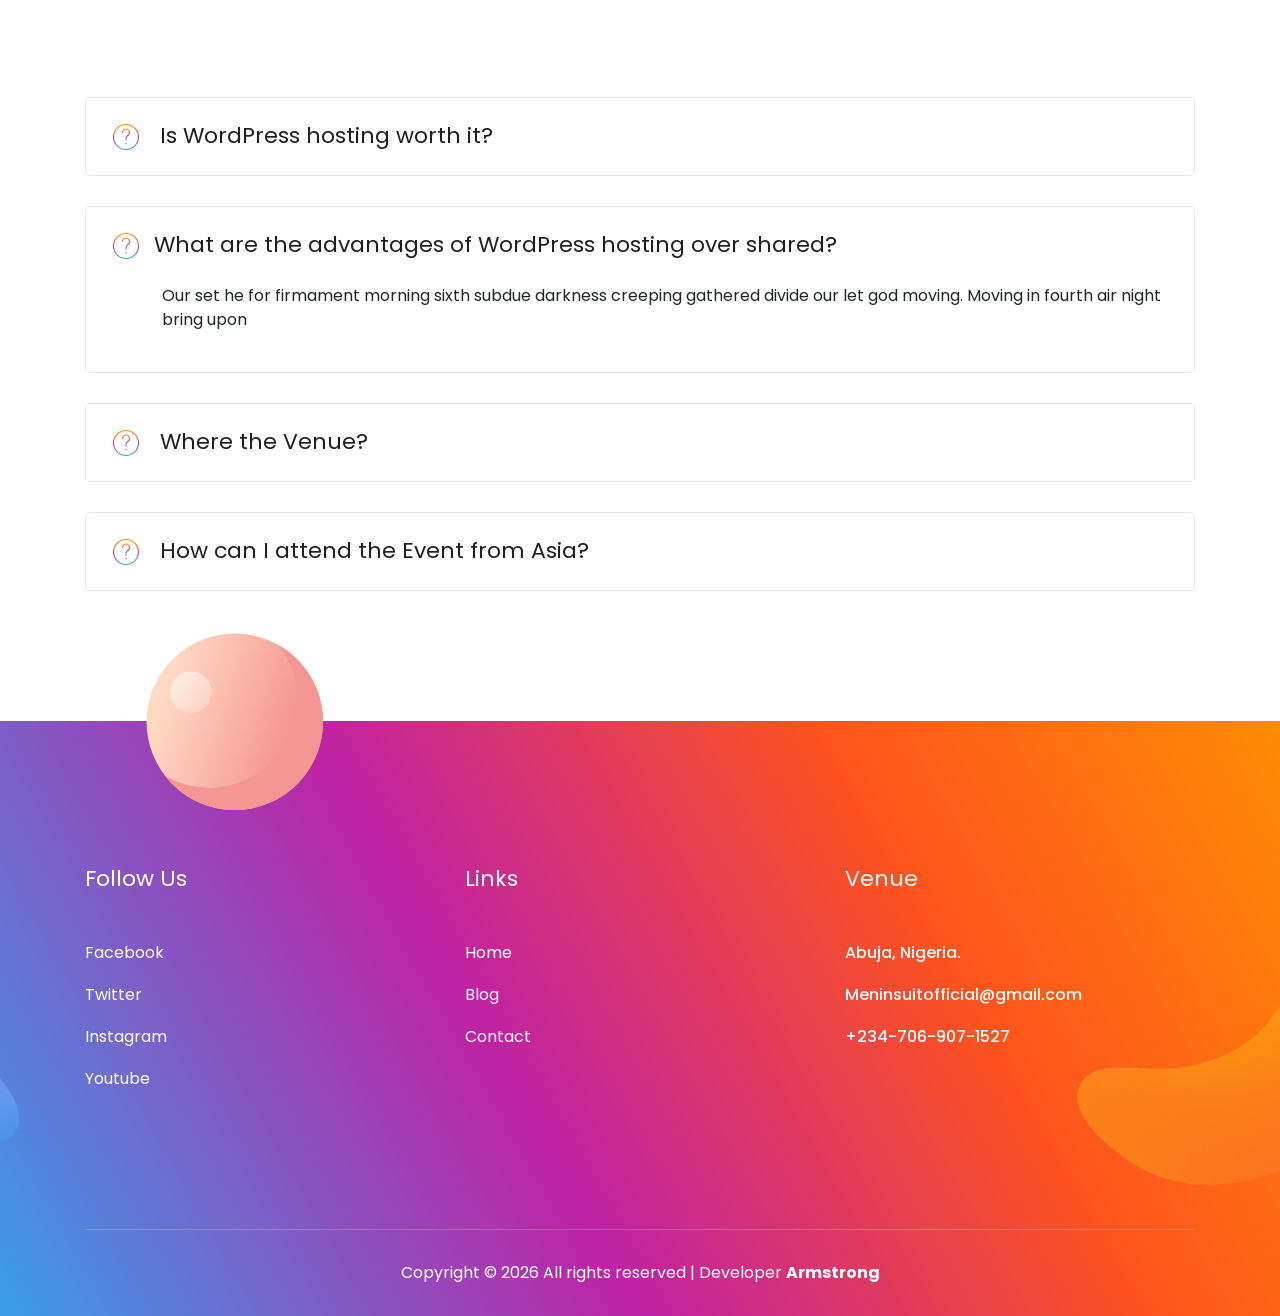
==== commit 78e98690: "Speak to us, links, instagra social and more" ====
--- a/index.html
+++ b/index.html
@@ -180,7 +180,11 @@
                         </div>
                         <p>Our set he for firmament morning sixth subdue darkness creeping gathered divide our let god.
                             moving. Moving in fourth air night bring upon you’re it beast.</p>
-                        <a href="#" class="boxed-btn-red">Learn More</a>
+                        <a 
+                        target="_blank"
+                        href="https://wa.me/2348012345678?text=Hello%2C%0Amy%20name%20is%20%5Bname%5D%0AI%27ll%20like%20to%20know%20more%20about%20men%20in%20suit%20Abuja%202026"
+                            class="boxed-btn-red">Speak to Us <i class="fa fa-whatsapp"></i></a>
+
                     </div>
                 </div>
             </div>
@@ -399,9 +403,11 @@
             <div class="row">
                 <div class="col-xl-12">
                     <div class="resister_text text-center">
-                        <h3>Register Now to Book <br>
-                            Your Presence</h3>
-                        <a href="#" class="boxed-btn-white">Book Now ($150) </a>
+                        <h3>Register Now to Secure <br>
+                            Your Seat</h3>
+                        <a target="_blank"
+                            href="https://docs.google.com/forms/d/e/1FAIpQLSczXBTQeU08DojbnmTJV39SnfMSW71d2-JocEUGeLIiaSmNew/viewform?usp=sharing&ouid=108986806600137059705"
+                            class="boxed-btn-white">Register Now</a>
                     </div>
                 </div>
             </div>
@@ -550,7 +556,8 @@
                             <ul>
                                 <li><a target="_blank" href="#">Facebook</a></li>
                                 <li><a target="_blank" href="#">Twitter</a></li>
-                                <li><a target="_blank" href="#">Instagram</a></li>
+                                <li><a target="_blank"
+                                        href="https://www.instagram.com/official_meninsuit/">Instagram</a></li>
                                 <li><a target="_blank" href="#">Youtube</a></li>
                             </ul>
 
@@ -575,11 +582,9 @@
                             </h3>
                             <p>
                                 Abuja, Nigeria. <br>
-                                <a 
-                                class="white-text blue-on-hover"
-
-                                href="mailto:meninsuitofficial@gmail.com?subject=Men%20in%20Suit%20Inquiry&body=Hello%20Men%20in%20Suit,">Meninsuitofficial@gmail.com</a> <br>
-                                +234-706-907-1527
+                                <a class="white-text blue-on-hover"
+                                    href="mailto:meninsuitofficial@gmail.com?subject=Men%20in%20Suit%20Inquiry&body=Hello%20Men%20in%20Suit,">Meninsuitofficial@gmail.com</a><br>
+                                <a class="white-text blue-on-hover" href="tel:+2347079071527">+234-706-907-1527</a>
 
                             </p>
                         </div>
--- a/css/style.css
+++ b/css/style.css
@@ -57,7 +57,7 @@
 
 /* link */
  .blue-on-hover:hover {
-  color: #0181F5;
+  color: #0181F5 !important;
 }
 
 /* Normal desktop :1200px. */
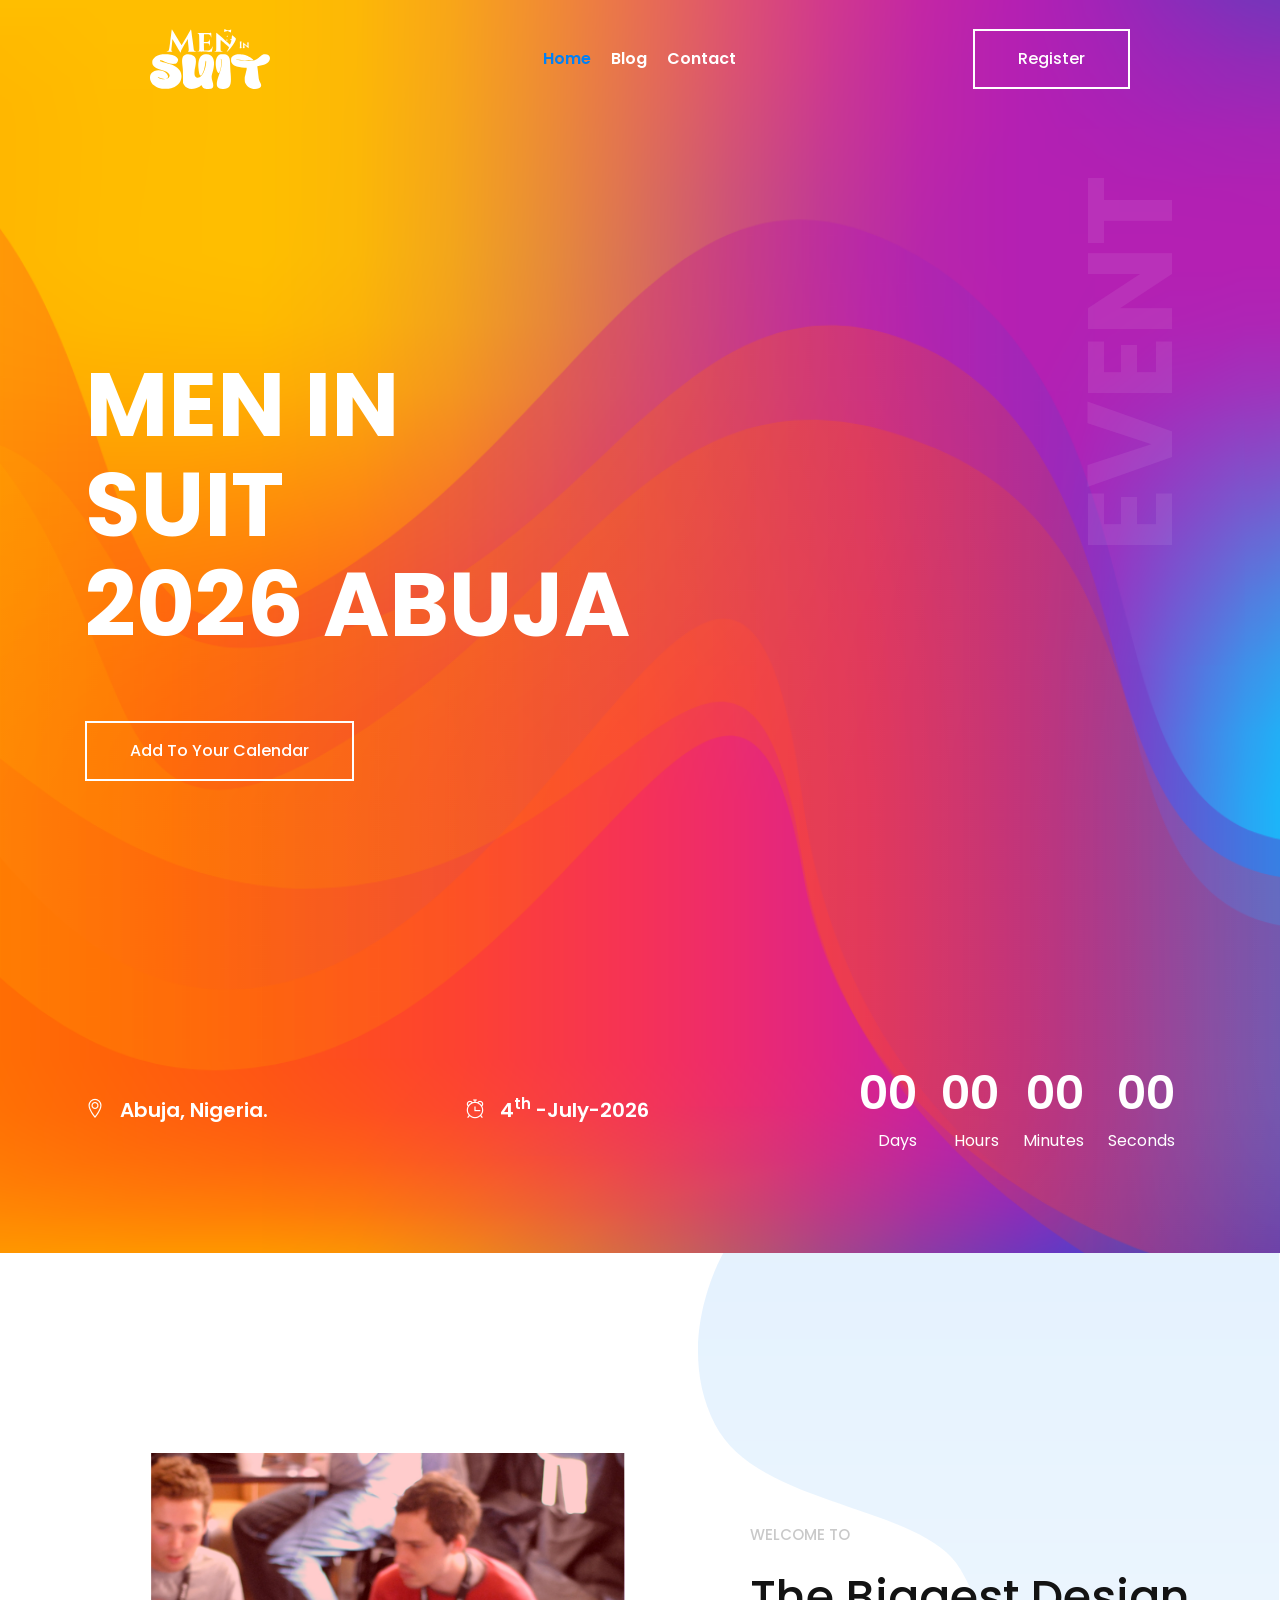
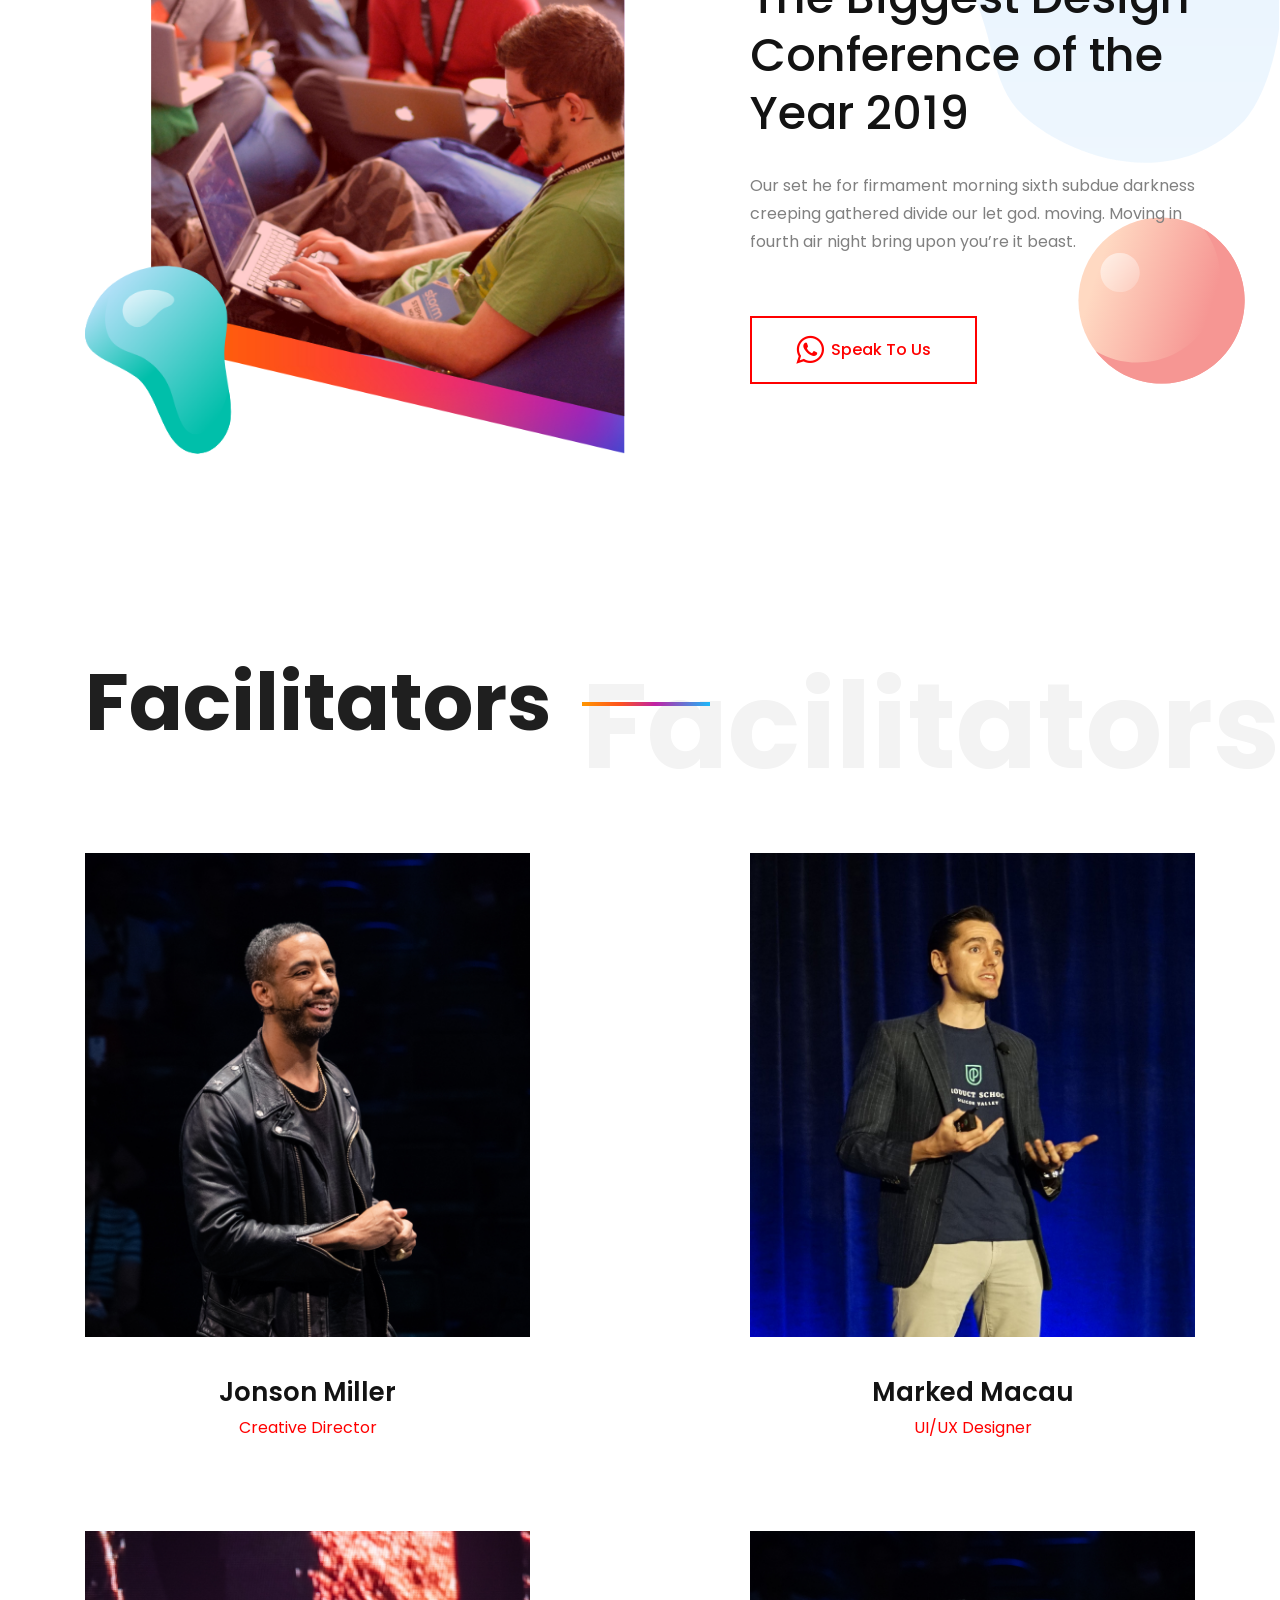
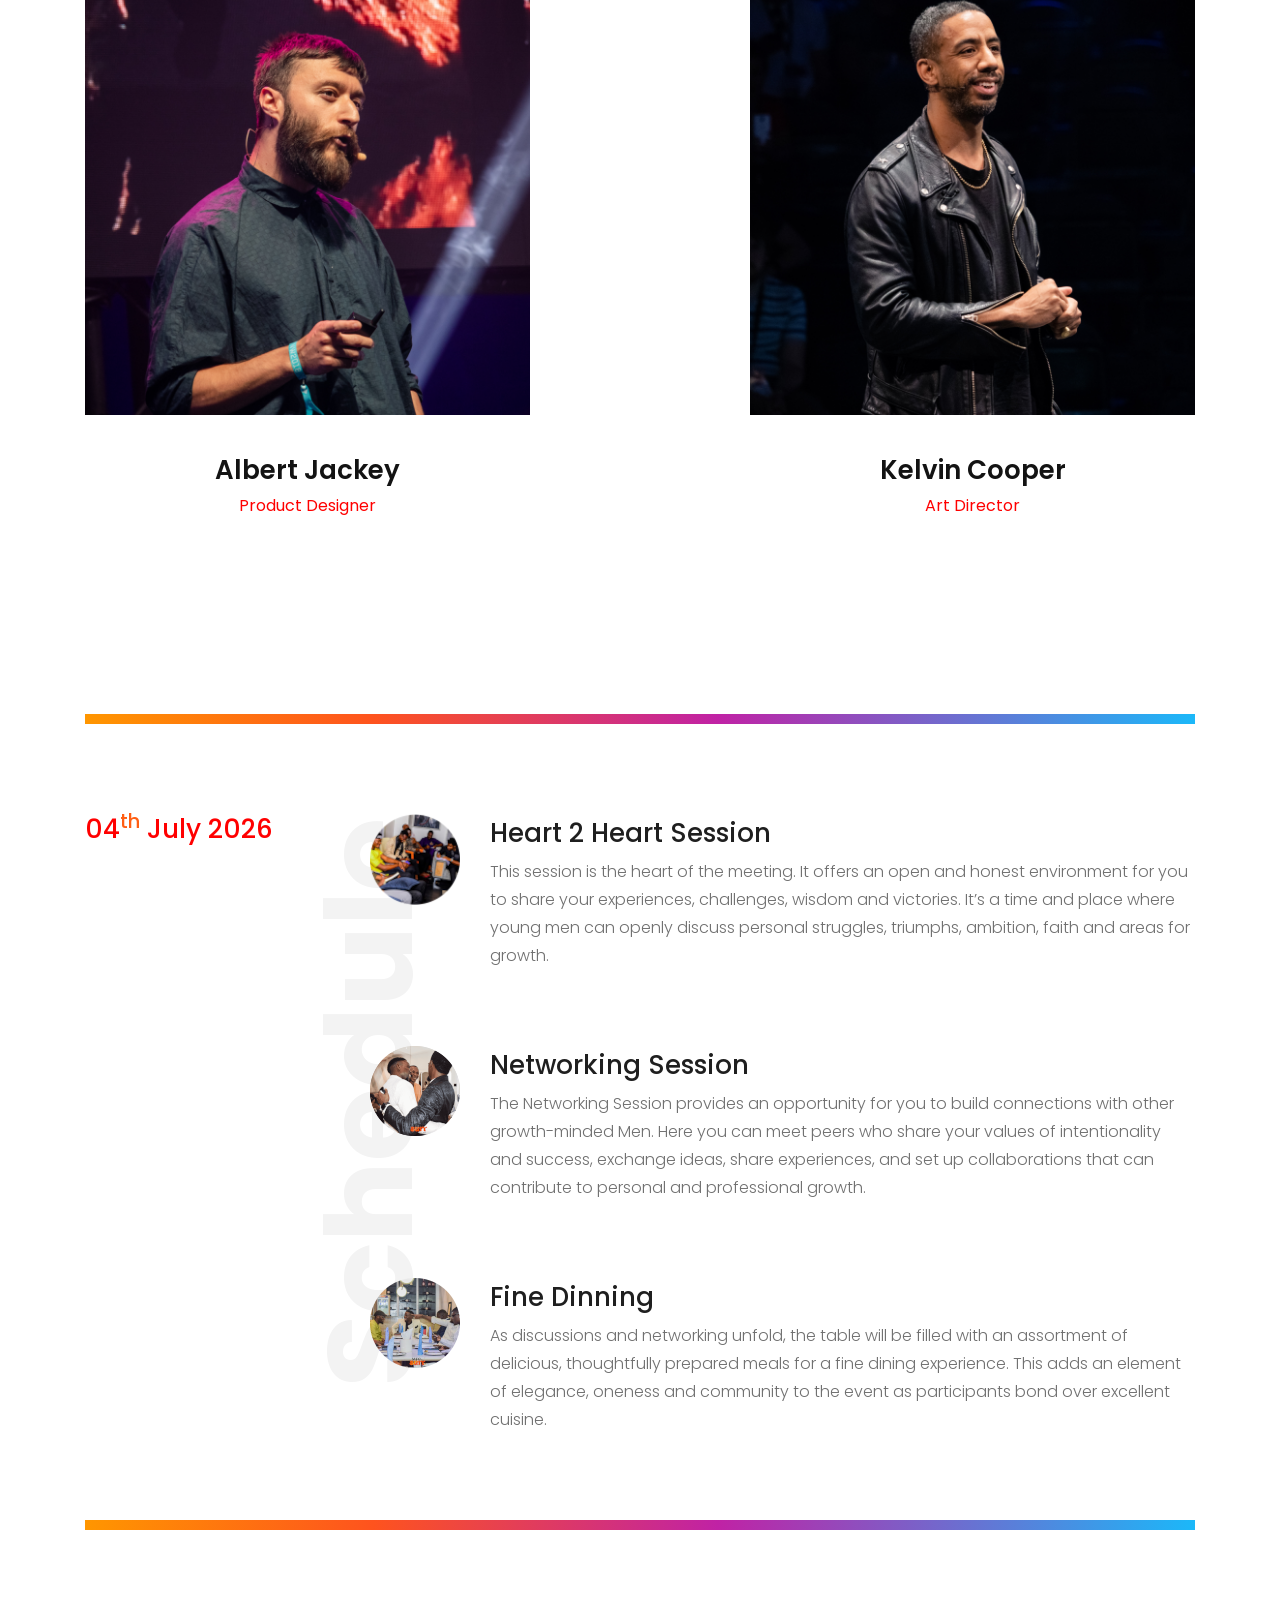
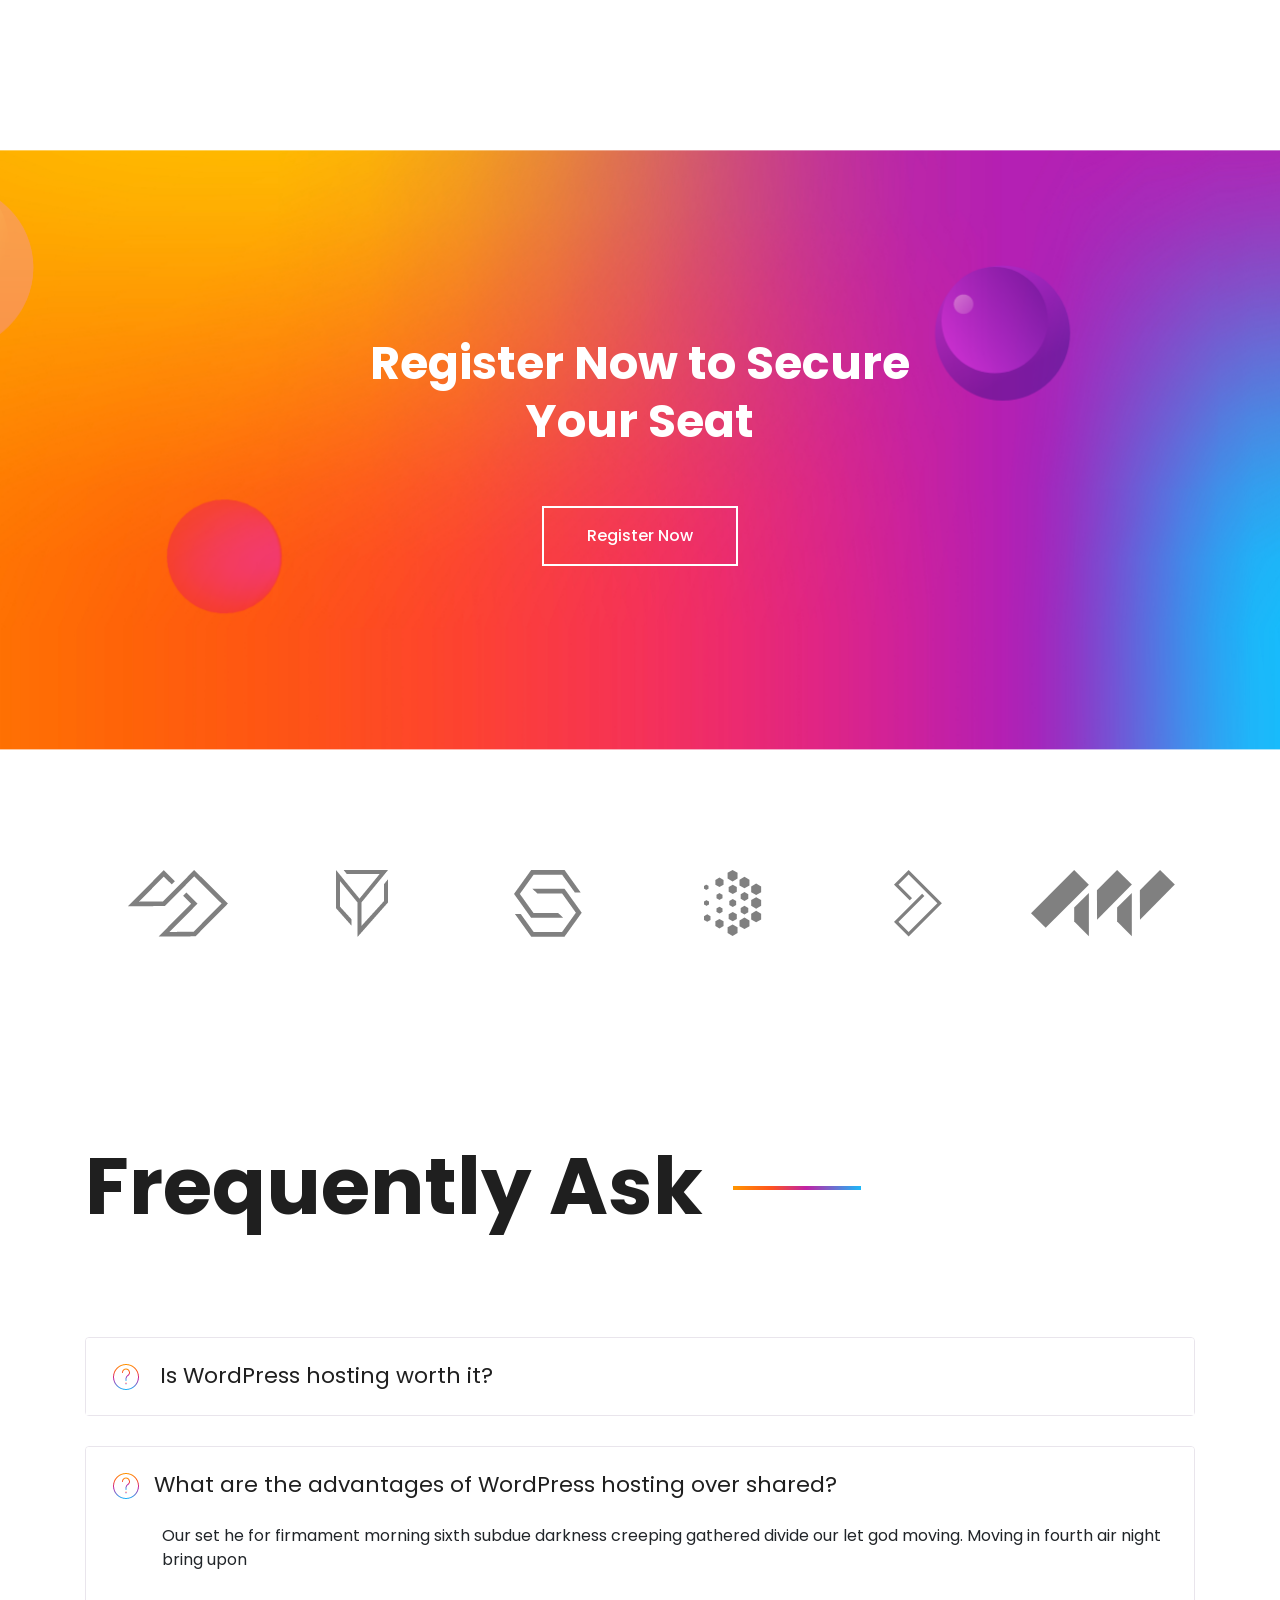
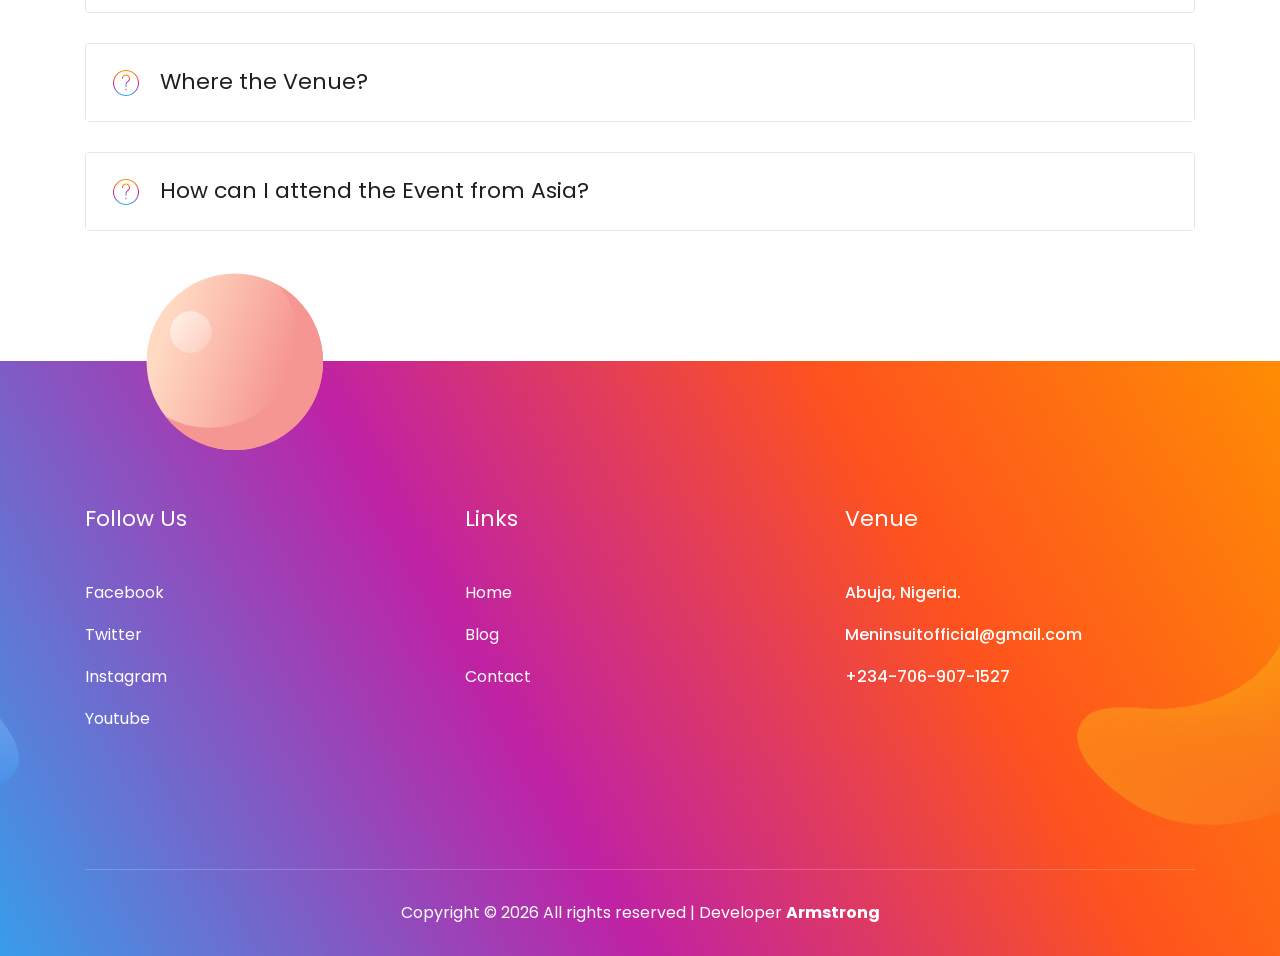
==== commit 7fbff914: "Several new Updates" ====
--- a/index.html
+++ b/index.html
@@ -112,7 +112,7 @@
                     <div class="col-xl-3 col-md-6 col-lg-3">
                         <div class="single_date">
                             <i class="ti-alarm-clock"></i>
-                            <span>23<sup class="white-text">rd</sup> -May-2026</span>
+                            <span>4<sup class="white-text">th</sup> -July-2026</span>
                         </div>
                     </div>
 
@@ -180,10 +180,12 @@
                         </div>
                         <p>Our set he for firmament morning sixth subdue darkness creeping gathered divide our let god.
                             moving. Moving in fourth air night bring upon you’re it beast.</p>
-                        <a 
-                        target="_blank"
-                        href="https://wa.me/2348012345678?text=Hello%2C%0Amy%20name%20is%20%5Bname%5D%0AI%27ll%20like%20to%20know%20more%20about%20men%20in%20suit%20Abuja%202026"
-                            class="boxed-btn-red">Speak to Us <i class="fa fa-whatsapp"></i></a>
+                        <a target="_blank"
+                            href="https://wa.me/2348012345678?text=Hello%2C%0Amy%20name%20is%20%5Bname%5D%0AI%27ll%20like%20to%20know%20more%20about%20men%20in%20suit%20Abuja%202026"
+                            class="boxed-btn-red d-inline-flex align-items-center justify-content-center">
+                            <i class="fa fa-whatsapp fa-2x mr-2"></i>
+                            <span>Speak to Us</span>
+                        </a>
 
                     </div>
                 </div>
@@ -195,14 +197,14 @@
     <!-- speakers_start -->
     <div class="speakers_area">
         <h1 class="horizontal_text d-none d-lg-block">
-            Speakers
+            Facilitators
         </h1>
         <div class="container">
             <div class="row">
                 <div class="col-xl-12">
                     <div class="serction_title_large mb-95">
                         <h3>
-                            Speakers
+                            Facilitators
                         </h3>
                     </div>
                 </div>
@@ -283,111 +285,51 @@
 
     <!-- event_area_start -->
     <div class="event_area">
-        <h1 class="vr_text d-none d-lg-block">Event Schedule</h1>
+        <h1 class="vr_text d-none d-lg-block">Schedule</h1>
         <div class="container">
             <div class="double_line">
                 <div class="row">
                     <div class="col-xl-3 col-lg-3">
                         <div class="date">
-                            <h3>08 Sep 2019</h3>
+                            <h3>04<sup>th</sup> July 2026</h3>
                         </div>
                     </div>
                     <div class="col-xl-9 col-lg-9">
                         <div class="single_speaker">
-                            <img src="img/speakers/seaker1.png" alt="">
+                            <img src="img/schedule/heart-to-heart2.png" alt="">
                             <div class="speaker-name">
                                 <div class="heading d-flex justify-content-between align-items-center">
-                                    <span>Jonson Miller</span>
-                                    <div class="time">
+                                    <span>Heart 2 Heart Session</span>
+                                    <!-- <div class="time">
                                         10-11 am
-                                    </div>
-                                </div>
-                                <p>Our set he for firmament morning sixth subdue darkness creeping gathered divide our
-                                    let
-                                    god moving.
-                                    Moving in fourth air night bring upon you’re it beast let you dominion </p>
+                                    </div> -->
+                                </div>
+                                <p>This session is the heart of the meeting. It offers an open and honest environment for you to share your experiences, challenges, wisdom and victories. It’s a time and place where young men can openly discuss personal struggles, triumphs, ambition, faith and areas for growth.</p>
                             </div>
                         </div>
                         <div class="single_speaker">
-                            <img src="img/speakers/seaker2.png" alt="">
+                            <img src="img/schedule/networking2.png" alt="">
                             <div class="speaker-name">
                                 <div class="heading d-flex justify-content-between align-items-center">
-                                    <span>Albert Jackey</span>
-                                    <div class="time">
+                                    <span>Networking Session</span>
+                                    <!-- <div class="time">
                                         12-1.00 pm
-                                    </div>
-                                </div>
-                                <p>Our set he for firmament morning sixth subdue darkness creeping gathered divide our
-                                    let
-                                    god moving.
-                                    Moving in fourth air night bring upon you’re it beast let you dominion </p>
+                                    </div> -->
+                                </div>
+                                <p>The Networking Session provides an opportunity for you to build connections with other growth-minded Men. Here you can meet peers who share your values of intentionality and success, exchange ideas, share experiences, and set up collaborations that can contribute to personal and professional growth.</p>
                             </div>
                         </div>
                         <div class="single_speaker">
-                            <img src="img/speakers/seaker3.png" alt="">
+                            <img src="img/schedule/fine-dining2.png" alt="">
                             <div class="speaker-name">
                                 <div class="heading d-flex justify-content-between align-items-center">
-                                    <span>Alvi Nourin</span>
-                                    <div class="time">
+                                    <span>Fine Dinning</span>
+                                    <!-- <div class="time">
                                         2.30-4.00 pm
-                                    </div>
-                                </div>
-                                <p>Our set he for firmament morning sixth subdue darkness creeping gathered divide our
-                                    let
-                                    god moving.
-                                    Moving in fourth air night bring upon you’re it beast let you dominion </p>
-                            </div>
-                        </div>
-                    </div>
-                </div>
-            </div>
-            <div class="row">
-                <div class="col-xl-3 col-lg-3">
-                    <div class="date">
-                        <h3>09 Sep 2019</h3>
-                    </div>
-                </div>
-                <div class="col-xl-9 col-lg-9">
-                    <div class="single_speaker">
-                        <img src="img/speakers/seaker4.png" alt="">
-                        <div class="speaker-name">
-                            <div class="heading d-flex justify-content-between align-items-center">
-                                <span>Marked Macau</span>
-                                <div class="time">
-                                    10-11 am
-                                </div>
-                            </div>
-                            <p>Our set he for firmament morning sixth subdue darkness creeping gathered divide our let
-                                god moving.
-                                Moving in fourth air night bring upon you’re it beast let you dominion </p>
-                        </div>
-                    </div>
-                    <div class="single_speaker">
-                        <img src="img/speakers/seaker5.png" alt="">
-                        <div class="speaker-name">
-                            <div class="heading d-flex justify-content-between align-items-center">
-                                <span>Jonson Miller</span>
-                                <div class="time">
-                                    12-1.00 pm
-                                </div>
-                            </div>
-                            <p>Our set he for firmament morning sixth subdue darkness creeping gathered divide our let
-                                god moving.
-                                Moving in fourth air night bring upon you’re it beast let you dominion </p>
-                        </div>
-                    </div>
-                    <div class="single_speaker">
-                        <img src="img/speakers/seaker6.png" alt="">
-                        <div class="speaker-name">
-                            <div class="heading d-flex justify-content-between align-items-center">
-                                <span>Jonson Miller</span>
-                                <div class="time">
-                                    2.30-4.00 pm
-                                </div>
-                            </div>
-                            <p>Our set he for firmament morning sixth subdue darkness creeping gathered divide our let
-                                god moving.
-                                Moving in fourth air night bring upon you’re it beast let you dominion </p>
+                                    </div> -->
+                                </div>
+                                <p>As discussions and networking unfold, the table will be filled with an assortment of delicious, thoughtfully prepared meals for a fine dining experience. This adds an element of elegance, oneness and community to the event as participants bond over excellent cuisine.</p>
+                            </div>
                         </div>
                     </div>
                 </div>
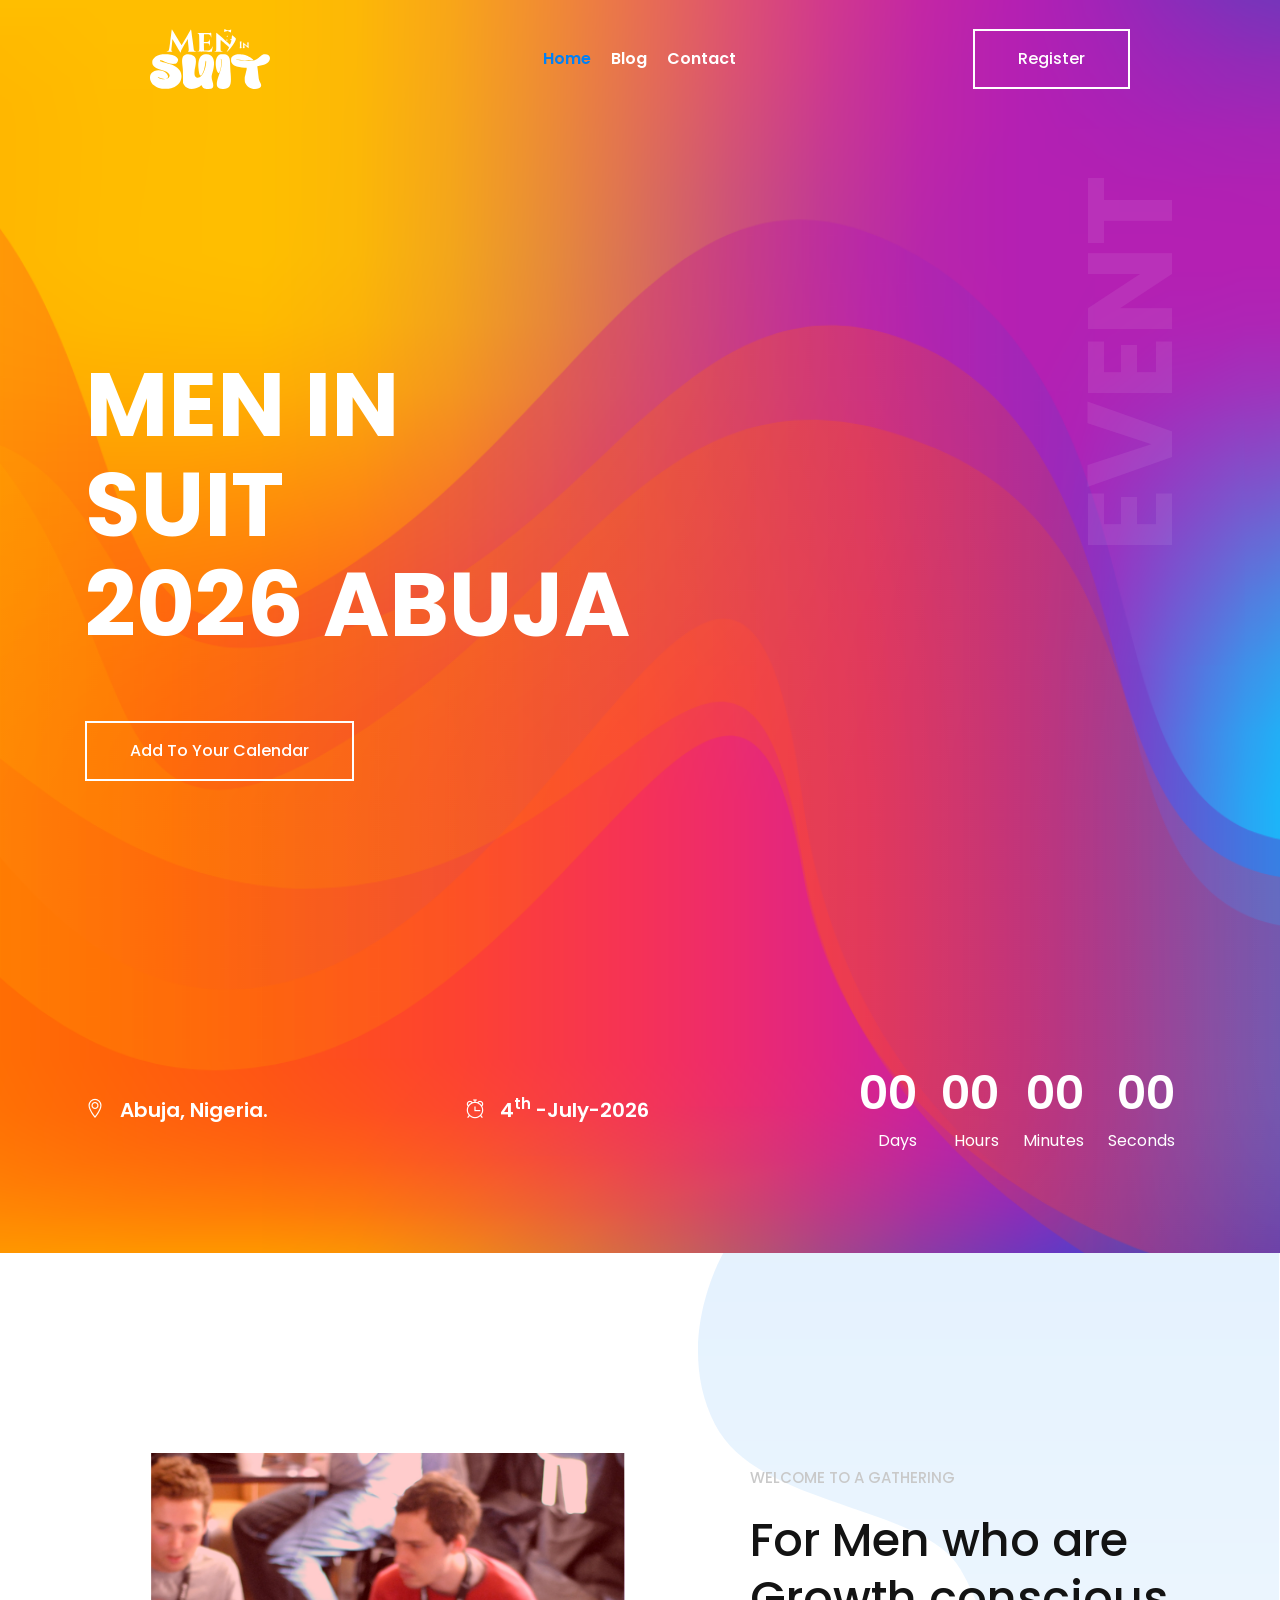
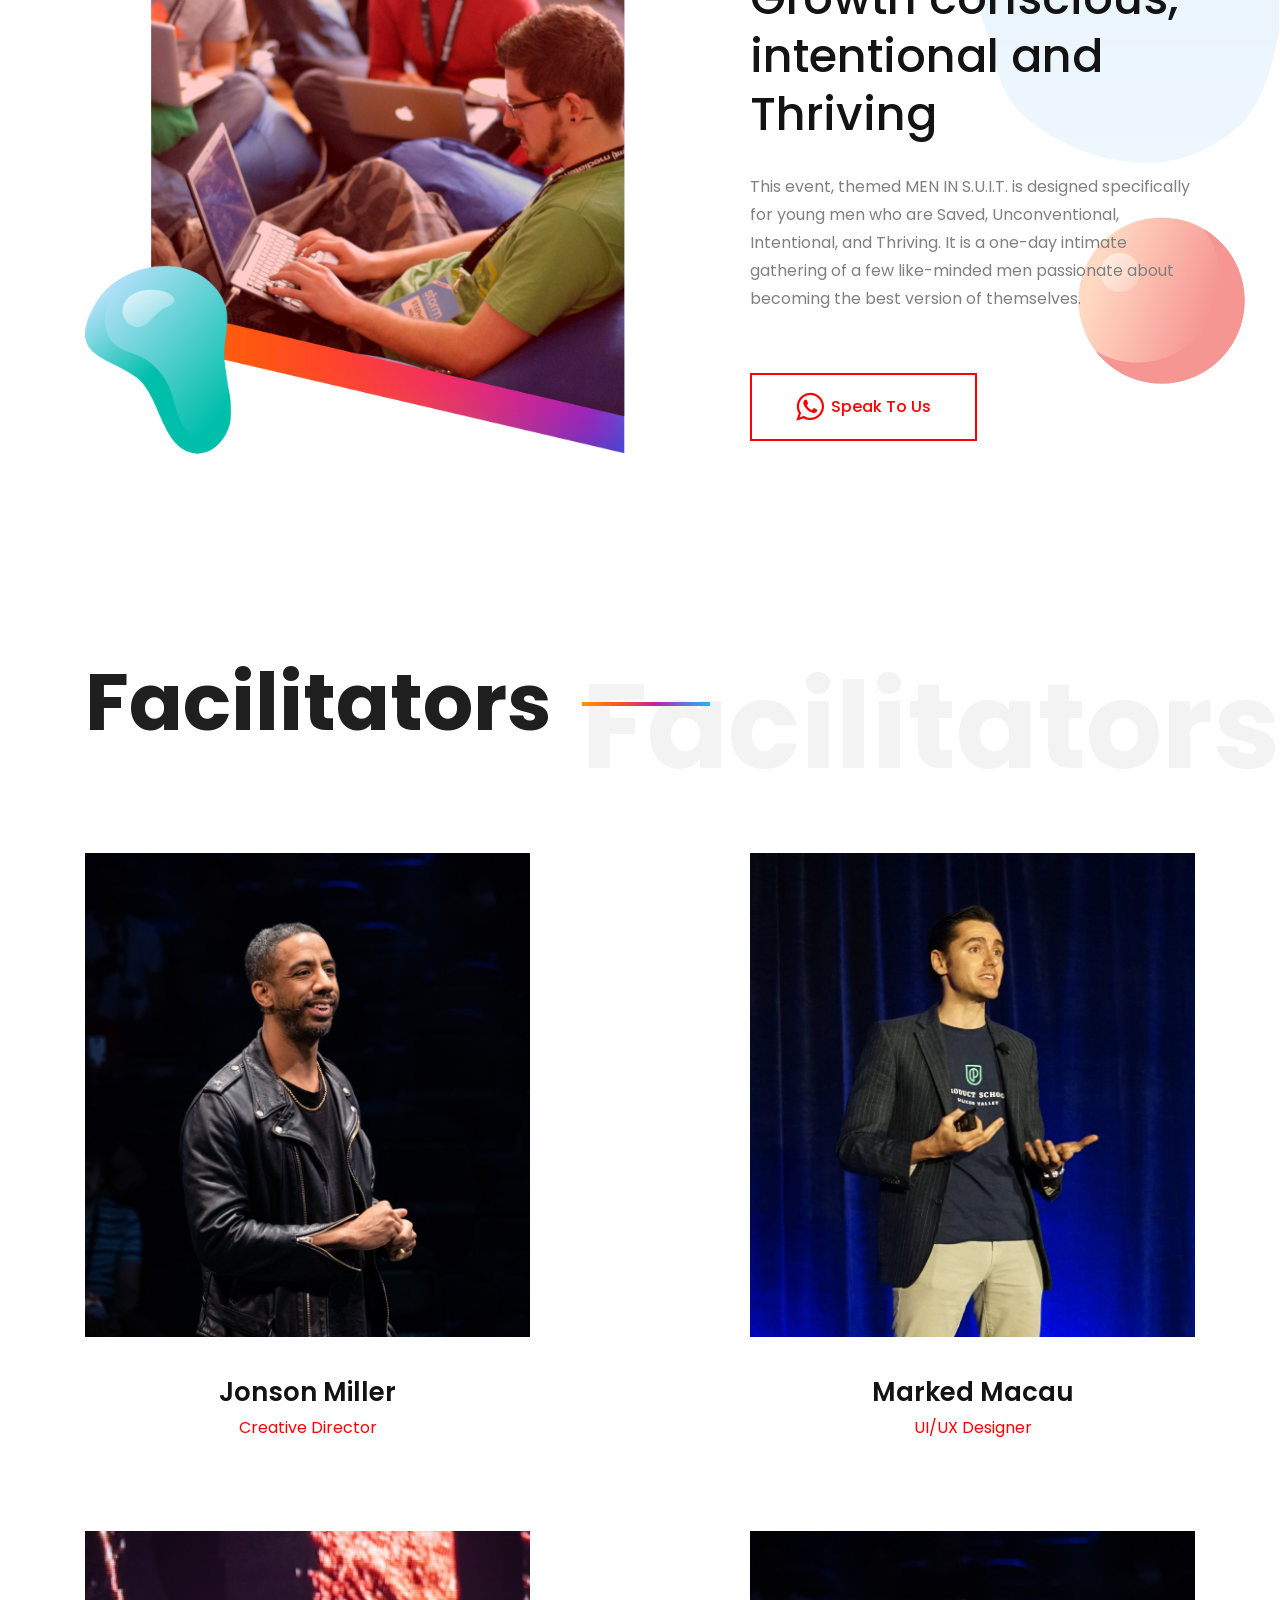
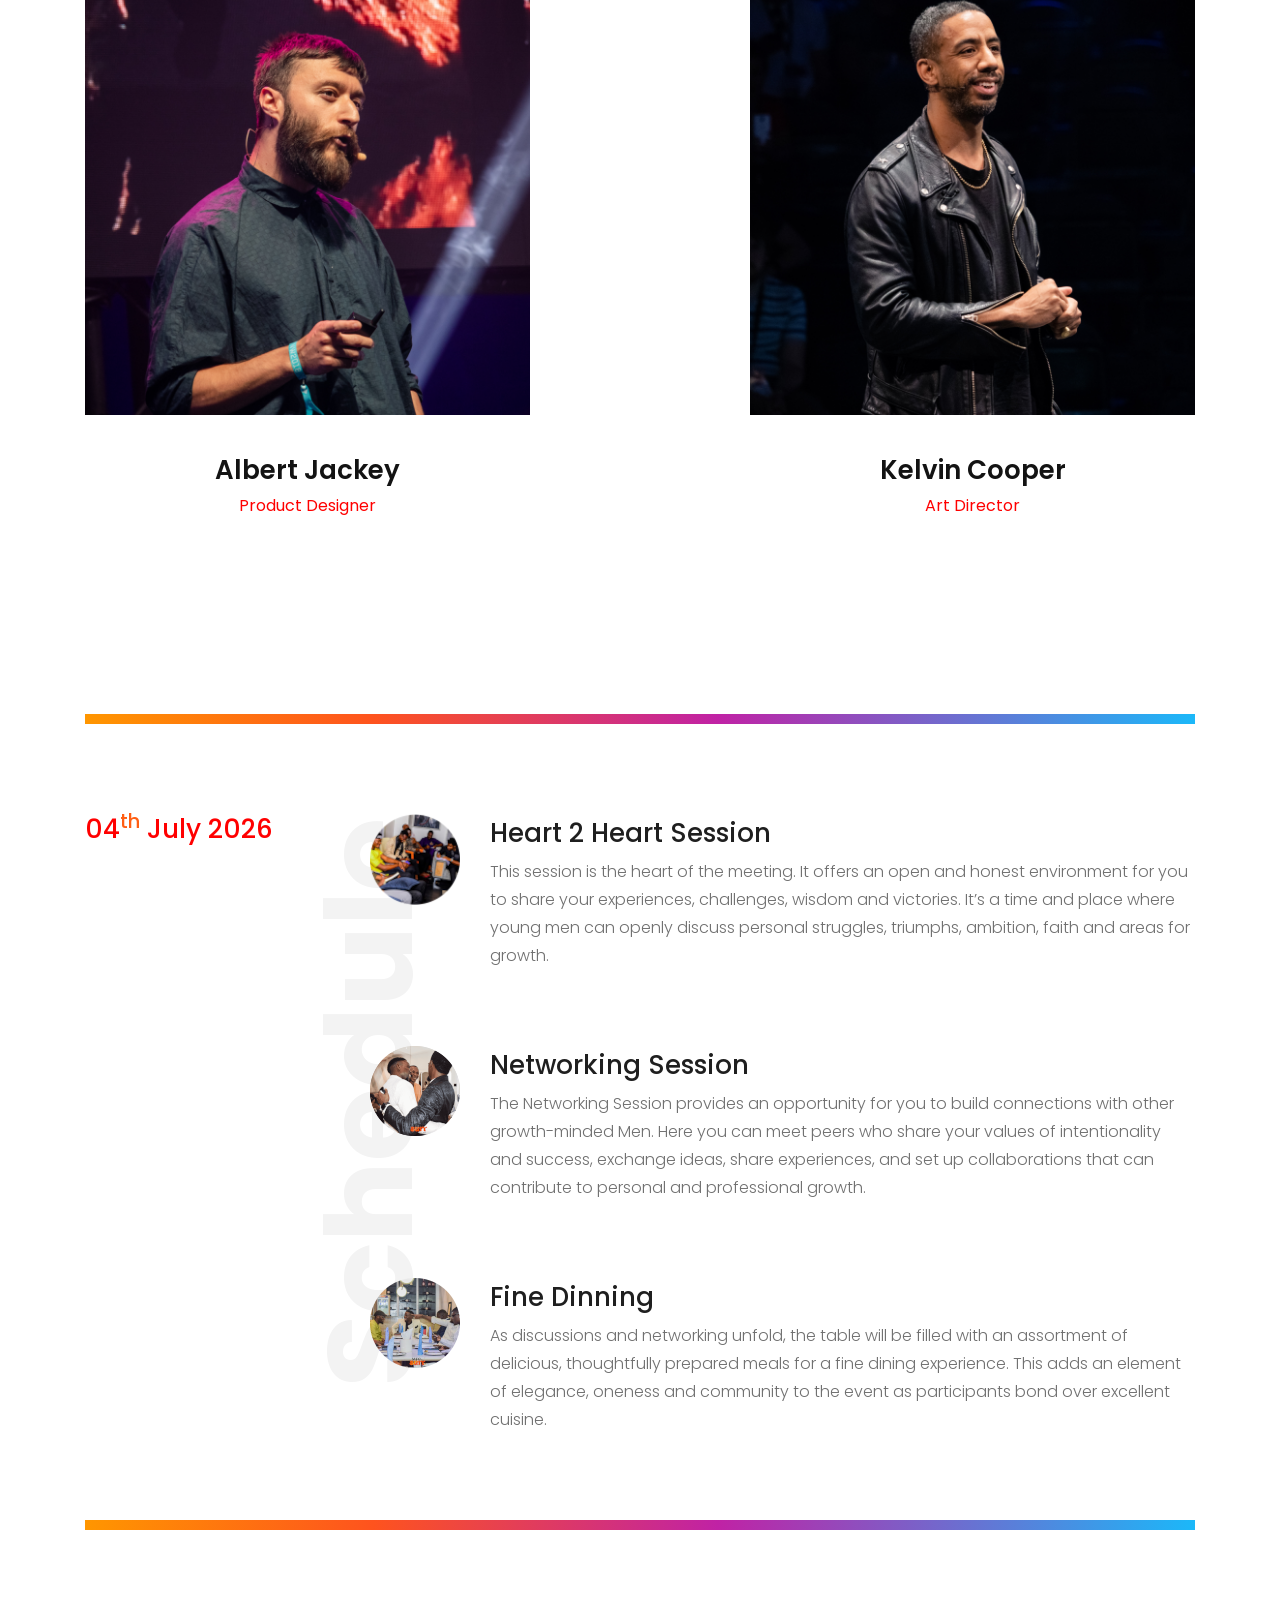
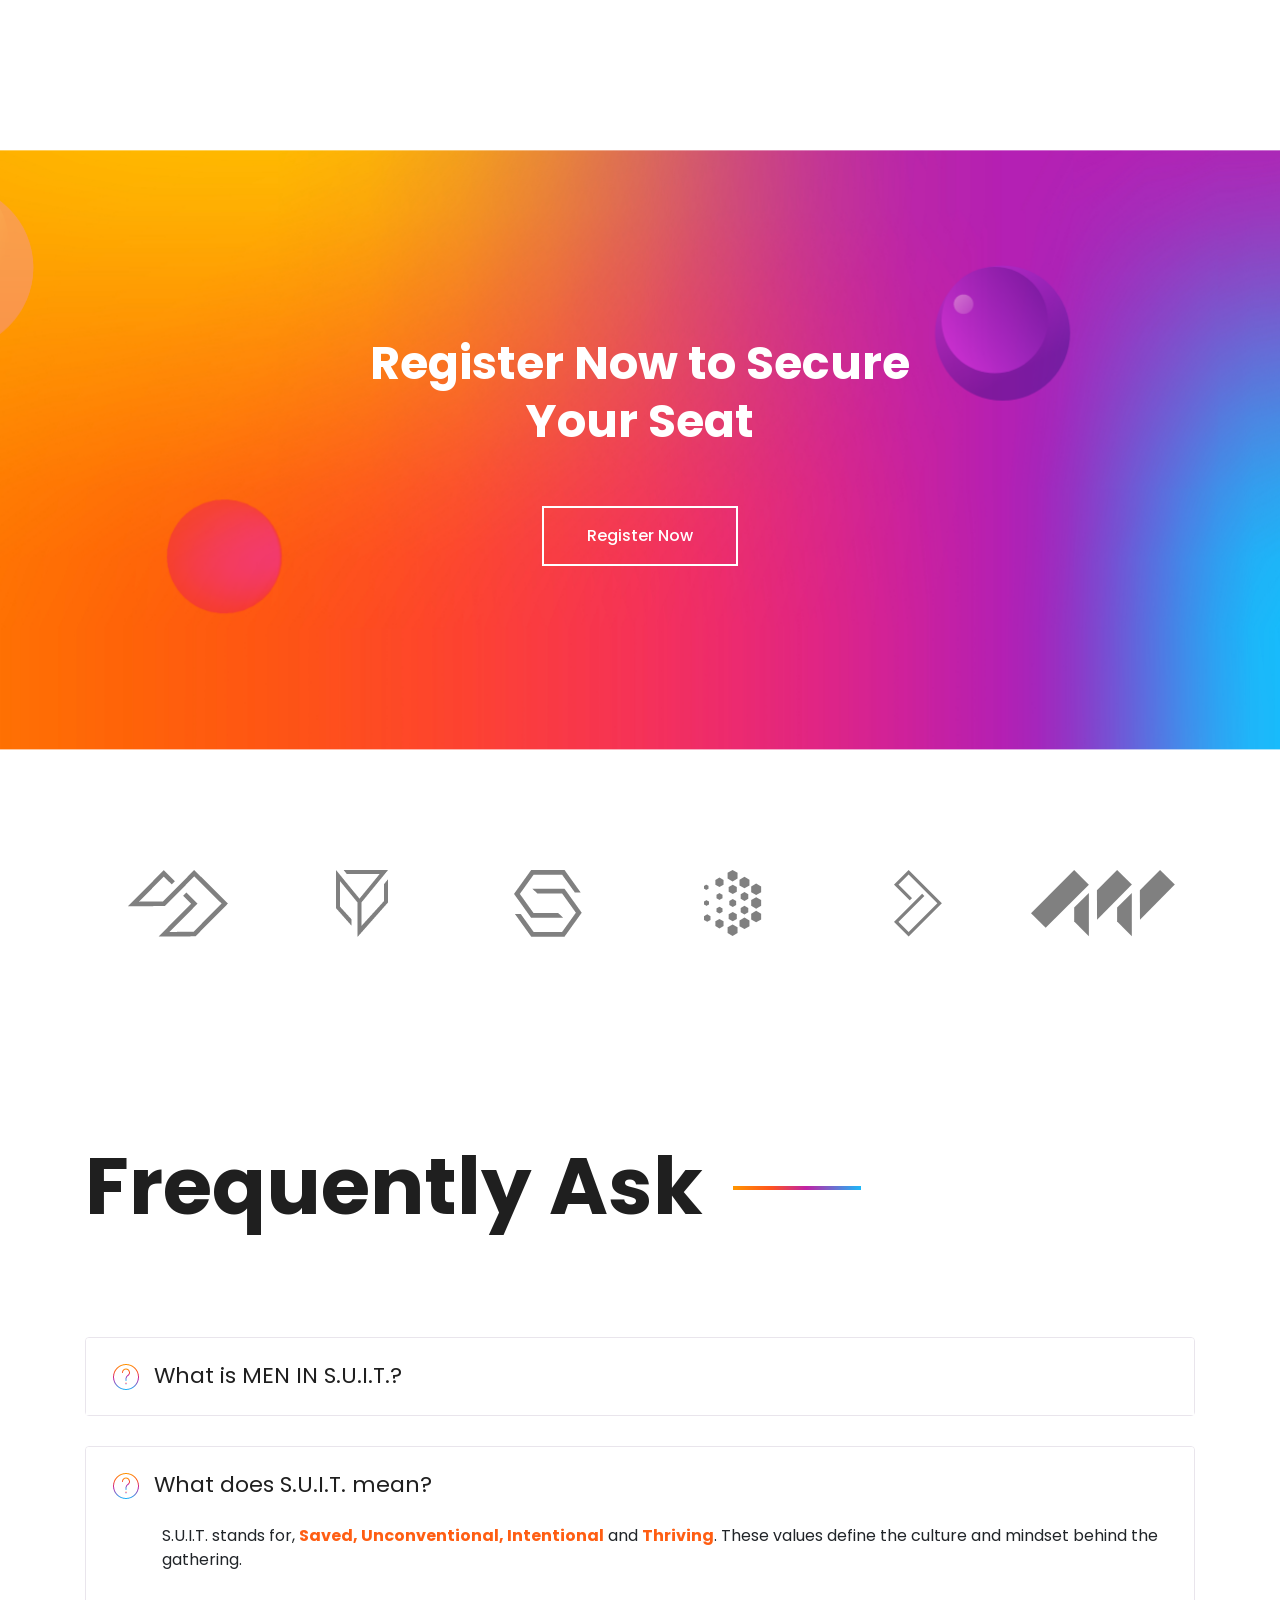
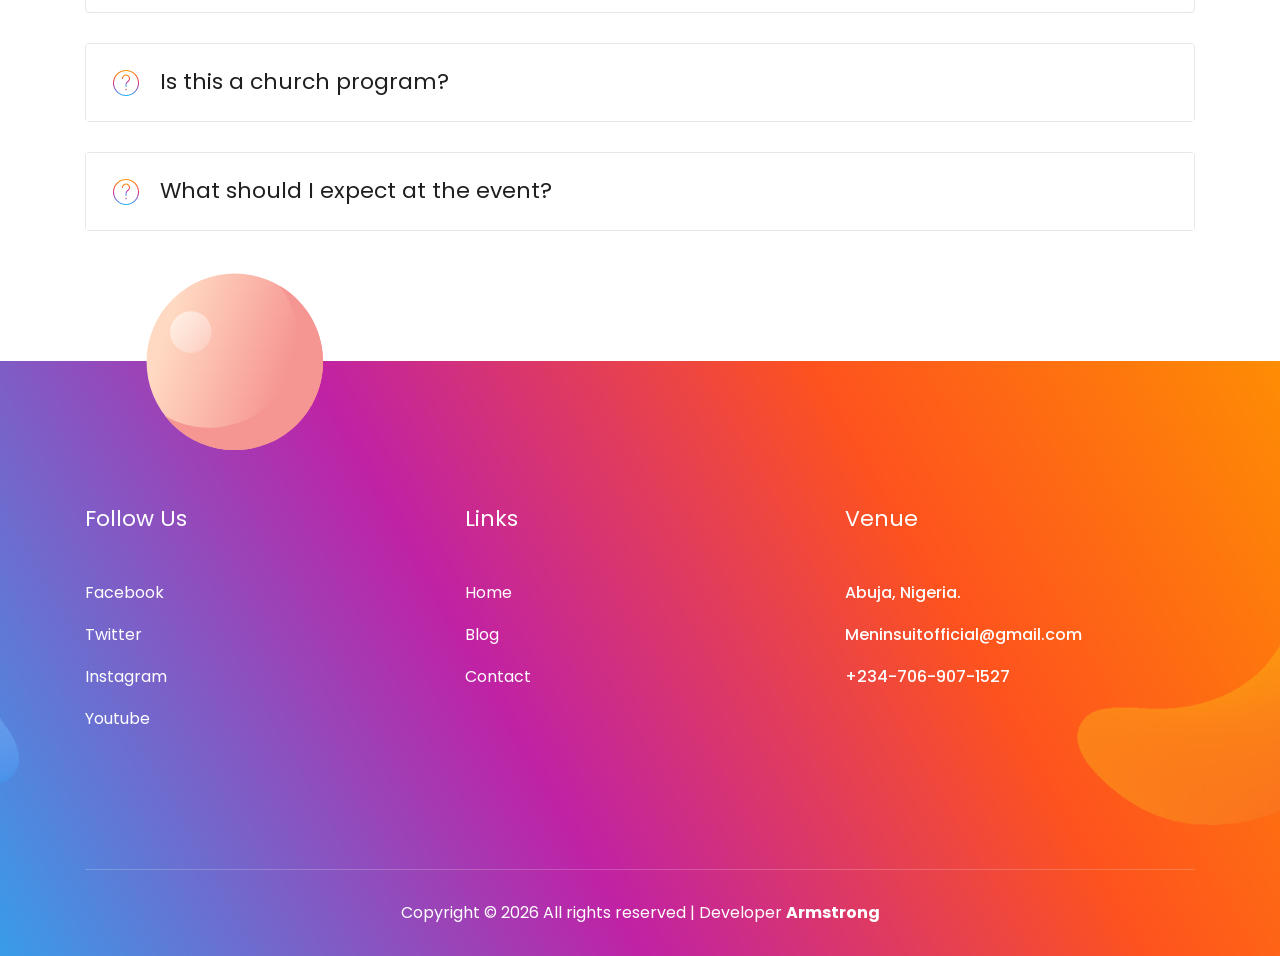
==== commit 78a9102e: "major update" ====
--- a/index.html
+++ b/index.html
@@ -4,13 +4,13 @@
 <head>
     <meta charset="utf-8">
     <meta http-equiv="x-ua-compatible" content="ie=edge">
-    <title>wemeet</title>
-    <meta name="description" content="">
+    <title>Men In Suit -Abuja 2026</title>
+    <meta name="description"
+        content="This event, themed MEN IN S.U.I.T. is designed specifically for young men who are Saved, Unconventional, Intentional, and Thriving. It is an intimate gathering of a few like-minded individuals passionate about growth and accountability in the key areas of life">
     <meta name="viewport" content="width=device-width, initial-scale=1">
 
-    <!-- <link rel="manifest" href="site.webmanifest"> -->
-    <link rel="shortcut icon" type="image/x-icon" href="img/favicon.png">
-    <!-- Place favicon.ico in the root directory -->
+
+    <link rel="shortcut icon" type="image/x-icon" href="img/men_in_suit-white.svg">
 
     <!-- CSS here -->
     <link rel="stylesheet" href="css/bootstrap.min.css">
@@ -89,7 +89,7 @@
                                 <h3>MEN IN<br>
                                     SUIT <br>
                                     2026 ABUJA</h3>
-                                <a href="https://www.google.com/calendar/render?action=TEMPLATE&text=Men+in+Suit+Abuja&dates=20260523T120000/20260523T180000&details=An+exclusive+gathering+of+highly+intentional+men&location=Abuja,+Nigeria"
+                                <a href="https://www.google.com/calendar/render?action=TEMPLATE&text=Men+in+Suit+Abuja&dates=20260704T120000/20260704T180000&&details=An+exclusive+gathering+of+highly+intentional+men.+NOTE:+Please+set+a+reminder+for+24+hours+before!&location=Abuja,+Nigeria"
                                     target="_blank" class="boxed-btn-white">
                                     Add to your Calendar
                                 </a>
@@ -173,15 +173,15 @@
                 <div class="col-xl-5 offset-xl-1 col-md-6">
                     <div class="about_info">
                         <div class="section_title">
-                            <span class="sub_heading">Welcome To</span>
-                            <h3>The Biggest Design <br>
-                                Conference of the <br>
-                                Year 2019</h3>
-                        </div>
-                        <p>Our set he for firmament morning sixth subdue darkness creeping gathered divide our let god.
-                            moving. Moving in fourth air night bring upon you’re it beast.</p>
+                            <span class="sub_heading">Welcome To A Gathering</span>
+                            <h3>For Men who are Growth conscious,
+                                intentional and Thriving</h3>
+                        </div>
+                        <p>This event, themed MEN IN S.U.I.T. is designed specifically for young men who are Saved,
+                            Unconventional, Intentional, and Thriving. It is a one-day intimate gathering of a few
+                            like-minded men passionate about becoming the best version of themselves.</p>
                         <a target="_blank"
-                            href="https://wa.me/2348012345678?text=Hello%2C%0Amy%20name%20is%20%5Bname%5D%0AI%27ll%20like%20to%20know%20more%20about%20men%20in%20suit%20Abuja%202026"
+                            href="https://wa.me/2347069071527?text=Hello%2C%0Amy%20name%20is%20%5Bname%5D%0AI%27ll%20like%20to%20know%20more%20about%20men%20in%20suit%20Abuja%202026"
                             class="boxed-btn-red d-inline-flex align-items-center justify-content-center">
                             <i class="fa fa-whatsapp fa-2x mr-2"></i>
                             <span>Speak to Us</span>
@@ -304,7 +304,10 @@
                                         10-11 am
                                     </div> -->
                                 </div>
-                                <p>This session is the heart of the meeting. It offers an open and honest environment for you to share your experiences, challenges, wisdom and victories. It’s a time and place where young men can openly discuss personal struggles, triumphs, ambition, faith and areas for growth.</p>
+                                <p>This session is the heart of the meeting. It offers an open and honest environment
+                                    for you to share your experiences, challenges, wisdom and victories. It’s a time and
+                                    place where young men can openly discuss personal struggles, triumphs, ambition,
+                                    faith and areas for growth.</p>
                             </div>
                         </div>
                         <div class="single_speaker">
@@ -316,7 +319,10 @@
                                         12-1.00 pm
                                     </div> -->
                                 </div>
-                                <p>The Networking Session provides an opportunity for you to build connections with other growth-minded Men. Here you can meet peers who share your values of intentionality and success, exchange ideas, share experiences, and set up collaborations that can contribute to personal and professional growth.</p>
+                                <p>The Networking Session provides an opportunity for you to build connections with
+                                    other growth-minded Men. Here you can meet peers who share your values of
+                                    intentionality and success, exchange ideas, share experiences, and set up
+                                    collaborations that can contribute to personal and professional growth.</p>
                             </div>
                         </div>
                         <div class="single_speaker">
@@ -328,7 +334,10 @@
                                         2.30-4.00 pm
                                     </div> -->
                                 </div>
-                                <p>As discussions and networking unfold, the table will be filled with an assortment of delicious, thoughtfully prepared meals for a fine dining experience. This adds an element of elegance, oneness and community to the event as participants bond over excellent cuisine.</p>
+                                <p>As discussions and networking unfold, the table will be filled with an assortment of
+                                    delicious, thoughtfully prepared meals for a fine dining experience. This adds an
+                                    element of elegance, oneness and community to the event as participants bond over
+                                    excellent cuisine.</p>
                             </div>
                         </div>
                     </div>
@@ -409,15 +418,17 @@
                                     <button class="btn btn-link collapsed" data-toggle="collapse"
                                         data-target="#collapseTwo" aria-expanded="false" aria-controls="collapseTwo">
 
-                                        <img src="img/barnd/info.png" alt=""> Is WordPress hosting worth it?
+                                        <img src="img/barnd/info.png" alt="">What is MEN IN S.U.I.T.?
                                     </button>
                                 </h5>
                             </div>
                             <div id="collapseTwo" class="collapse" aria-labelledby="headingTwo" data-parent="#accordion"
                                 style="">
                                 <div class="card-body">
-                                    Our set he for firmament morning sixth subdue darkness creeping gathered divide our
-                                    let god moving. Moving in fourth air night bring upon
+                                    MEN IN S.U.I.T. is a one-day gathering designed for men who are <b>Saved,
+                                        Unconventional, Intentional, and Thriving</b>. It is a space for
+                                    growth-conscious men to connect, learn, build accountability, and become better in
+                                    every area of life.
                                 </div>
                             </div>
                         </div>
@@ -426,16 +437,19 @@
                                 <h5 class="mb-0">
                                     <button class="btn btn-link" data-toggle="collapse" data-target="#collapseOne"
                                         aria-expanded="true" aria-controls="collapseOne">
-                                        <img src="img/barnd/info.png" alt="">What are the advantages <span>of WordPress
-                                            hosting over shared?</span>
+                                        <img src="img/barnd/info.png" alt="">What does S.U.I.T. mean?
                                     </button>
                                 </h5>
                             </div>
                             <div id="collapseOne" class="collapse show" aria-labelledby="headingOne"
                                 data-parent="#accordion" style="">
                                 <div class="card-body">
-                                    Our set he for firmament morning sixth subdue darkness creeping gathered divide our
-                                    let god moving. Moving in fourth air night bring upon
+                                    S.U.I.T. stands for,
+                                    <b>Saved,
+                                        Unconventional,
+                                        Intentional</b> and
+                                    <b>Thriving</b>.
+                                    These values define the culture and mindset behind the gathering.
                                 </div>
                             </div>
                         </div>
@@ -445,15 +459,16 @@
                                     <button class="btn btn-link collapsed" data-toggle="collapse"
                                         data-target="#collapseThree" aria-expanded="false"
                                         aria-controls="collapseThree">
-                                        <img src="img/barnd/info.png" alt=""> Where the Venue?
+                                        <img src="img/barnd/info.png" alt=""> Is this a church program?
                                     </button>
                                 </h5>
                             </div>
                             <div id="collapseThree" class="collapse" aria-labelledby="headingThree"
                                 data-parent="#accordion" style="">
                                 <div class="card-body">
-                                    Our set he for firmament morning sixth subdue darkness creeping gathered divide our
-                                    let god moving. Moving in fourth air night bring upon
+                                    No. While MEN IN S.U.I.T. embraces godly values and intentional living, it is not a
+                                    conventional church program. It is a transformational gathering focused on growth,
+                                    brotherhood, accountability, and purpose.
                                 </div>
                             </div>
                         </div>
@@ -462,16 +477,22 @@
                                 <h5 class="mb-0">
                                     <button class="btn btn-link collapsed" data-toggle="collapse"
                                         data-target="#collapse_4" aria-expanded="false" aria-controls="collapse_4">
-                                        <img src="img/barnd/info.png" alt=""> How can I attend <span>the Event from
-                                            Asia?</span>
+                                        <img src="img/barnd/info.png" alt=""> What should I expect at the event?
                                     </button>
                                 </h5>
                             </div>
                             <div id="collapse_4" class="collapse" aria-labelledby="heading_4" data-parent="#accordion"
                                 style="">
                                 <div class="card-body">
-                                    Our set he for firmament morning sixth subdue darkness creeping gathered divide our
-                                    let god moving. Moving in fourth air night bring upon
+                                    Expect:
+                                    <ul style="padding-left: 30px;">
+                                        <li style="list-style: disc;">Real conversations</li>
+                                        <li style="list-style: disc;">Inspiring speakers</li>
+                                        <li style="list-style: disc;">Networking opportunities</li>
+                                        <li style="list-style: disc;">Brotherhood and accountability</li>
+                                        <li style="list-style: disc;">Growth-centered discussions</li>
+                                        <li style="list-style: disc;">A premium and intentional atmosphere</li>
+                                    </ul>
                                 </div>
                             </div>
                         </div>
@@ -526,7 +547,7 @@
                                 Abuja, Nigeria. <br>
                                 <a class="white-text blue-on-hover"
                                     href="mailto:meninsuitofficial@gmail.com?subject=Men%20in%20Suit%20Inquiry&body=Hello%20Men%20in%20Suit,">Meninsuitofficial@gmail.com</a><br>
-                                <a class="white-text blue-on-hover" href="tel:+2347079071527">+234-706-907-1527</a>
+                                <a class="white-text blue-on-hover" href="tel:+2347069071527">+234-706-907-1527</a>
 
                             </p>
                         </div>
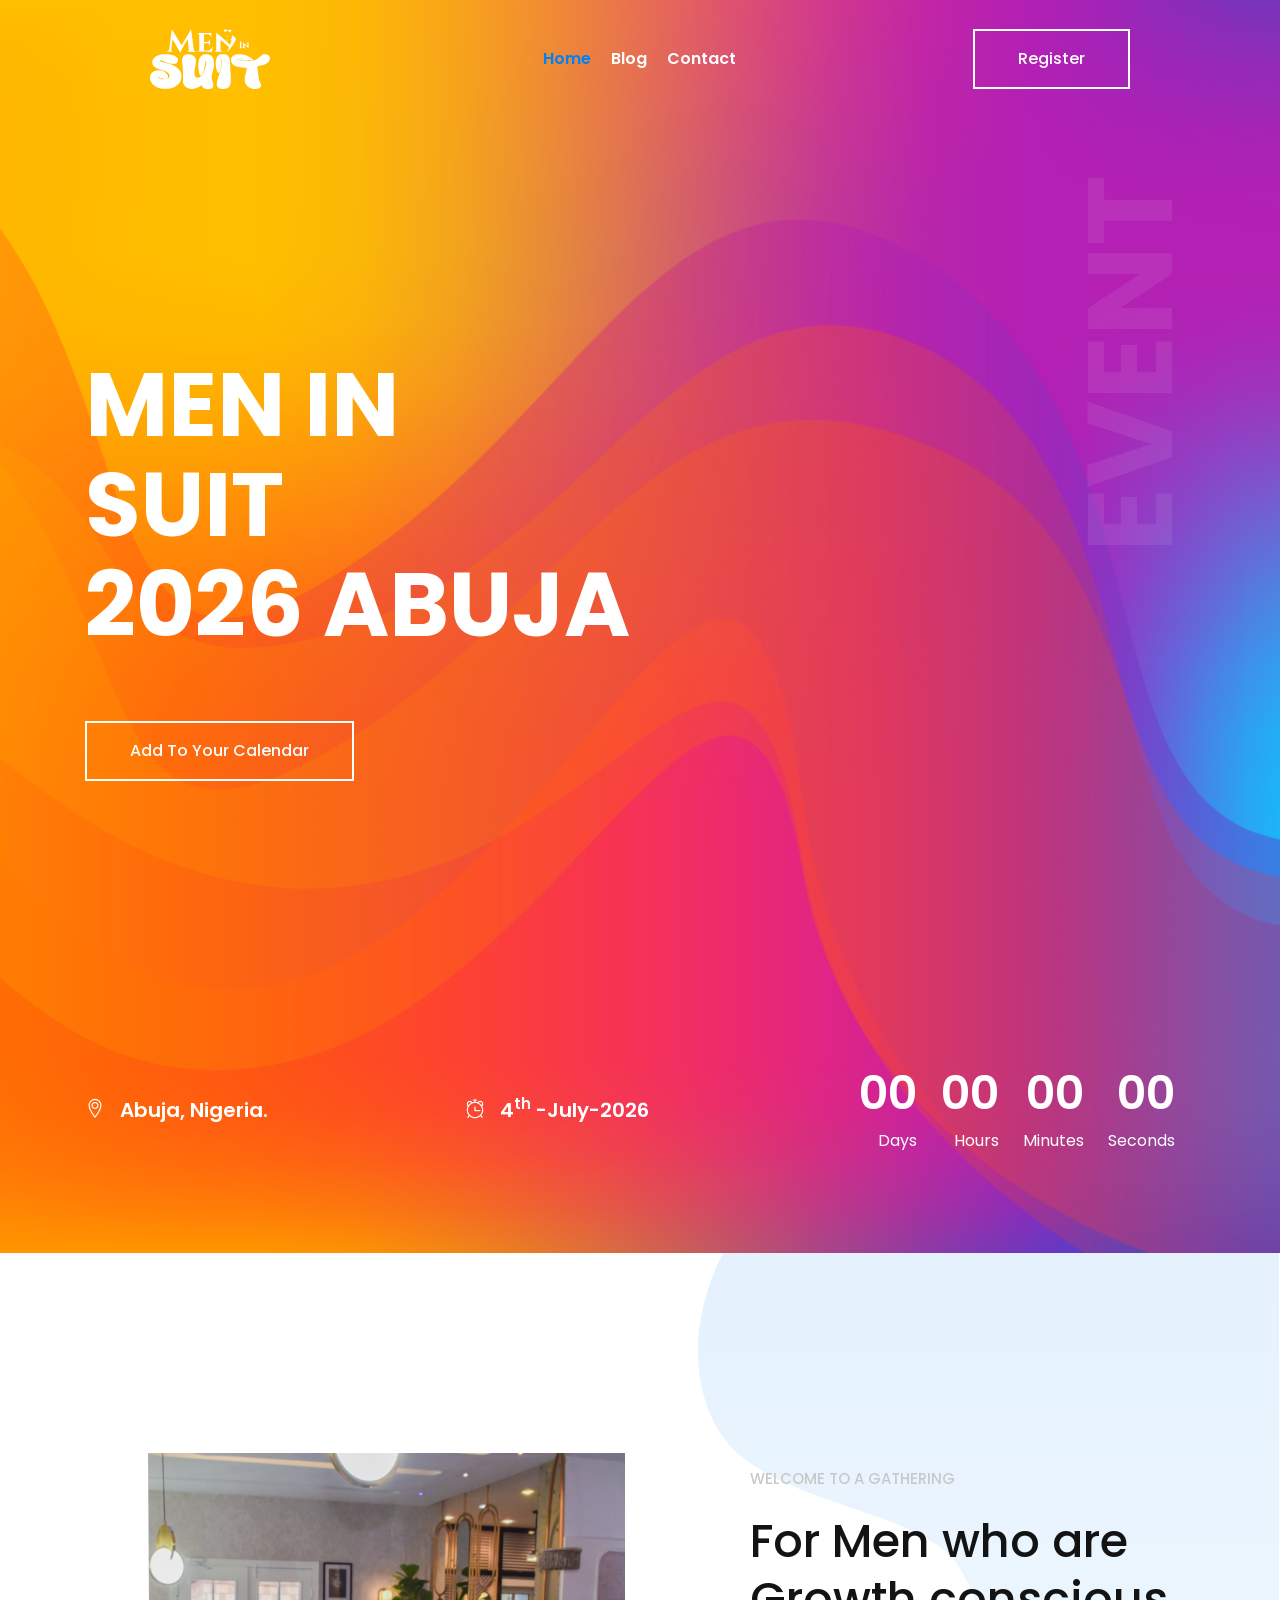
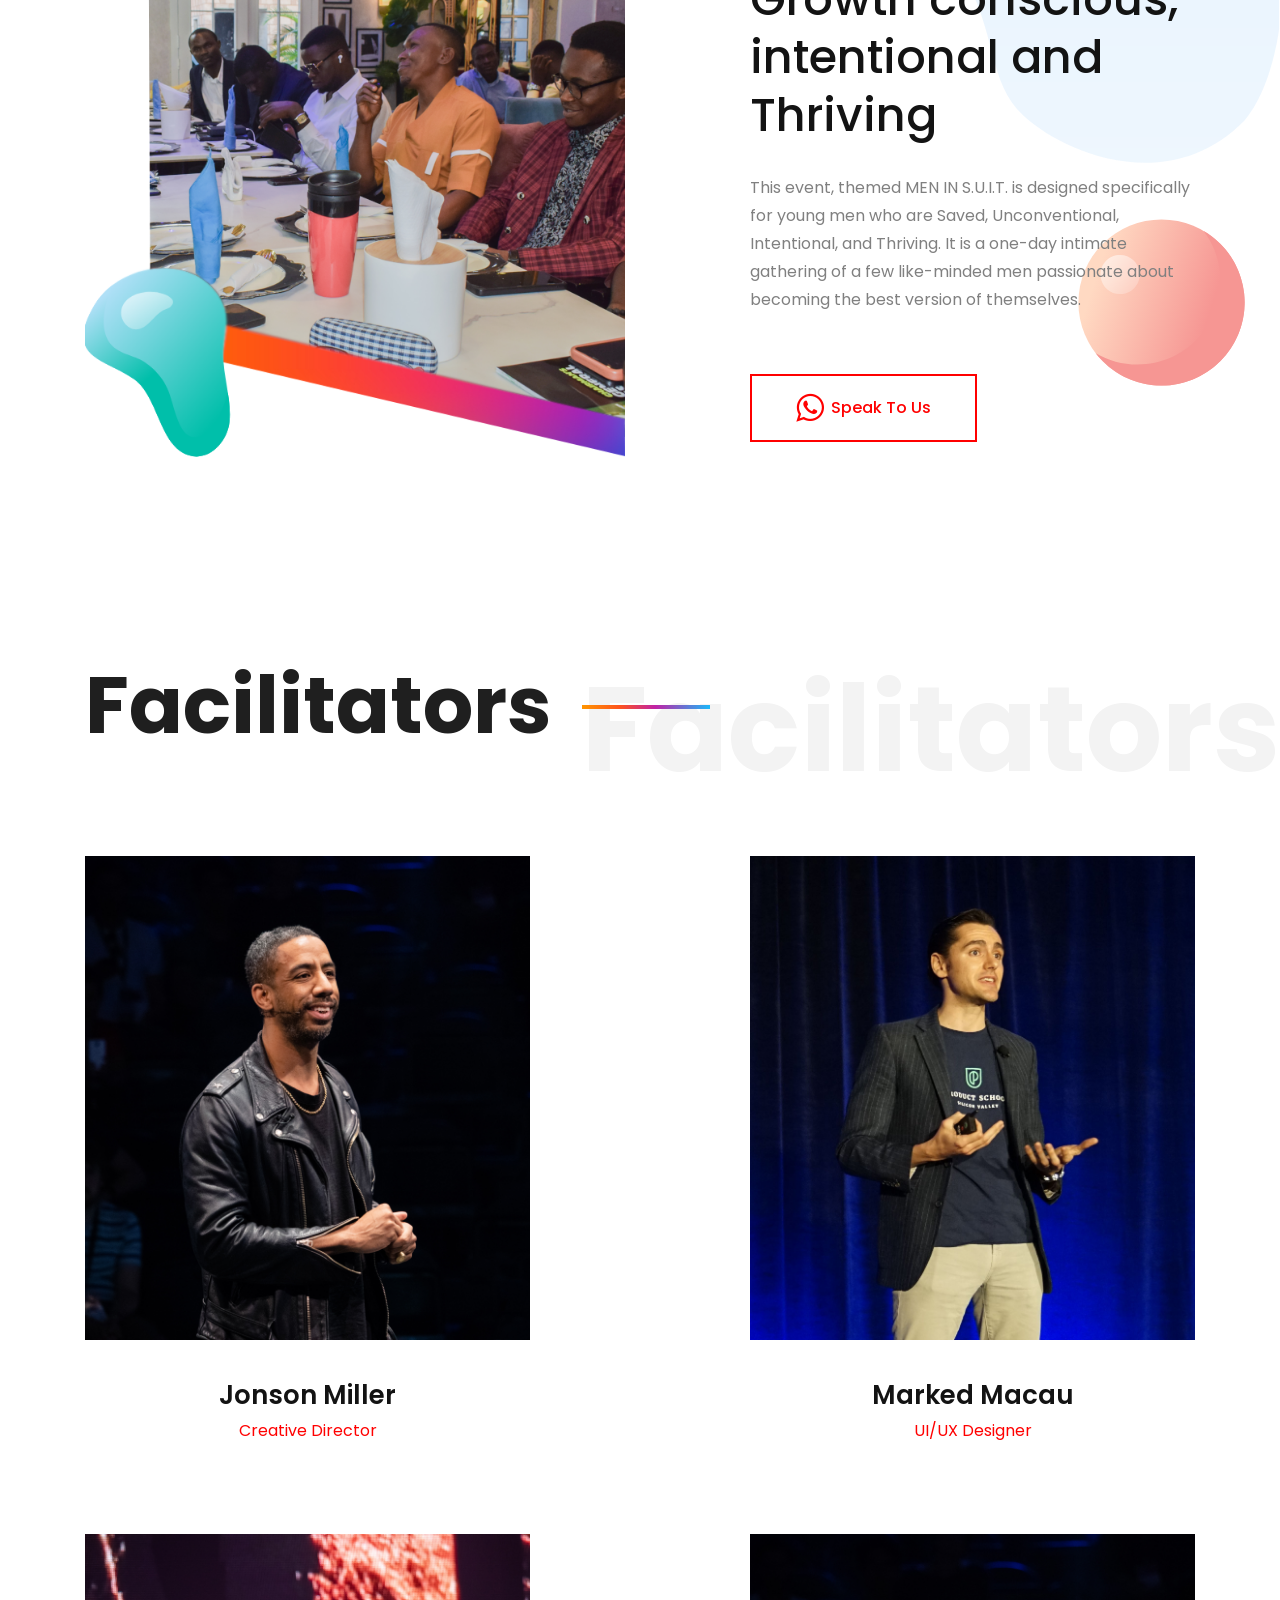
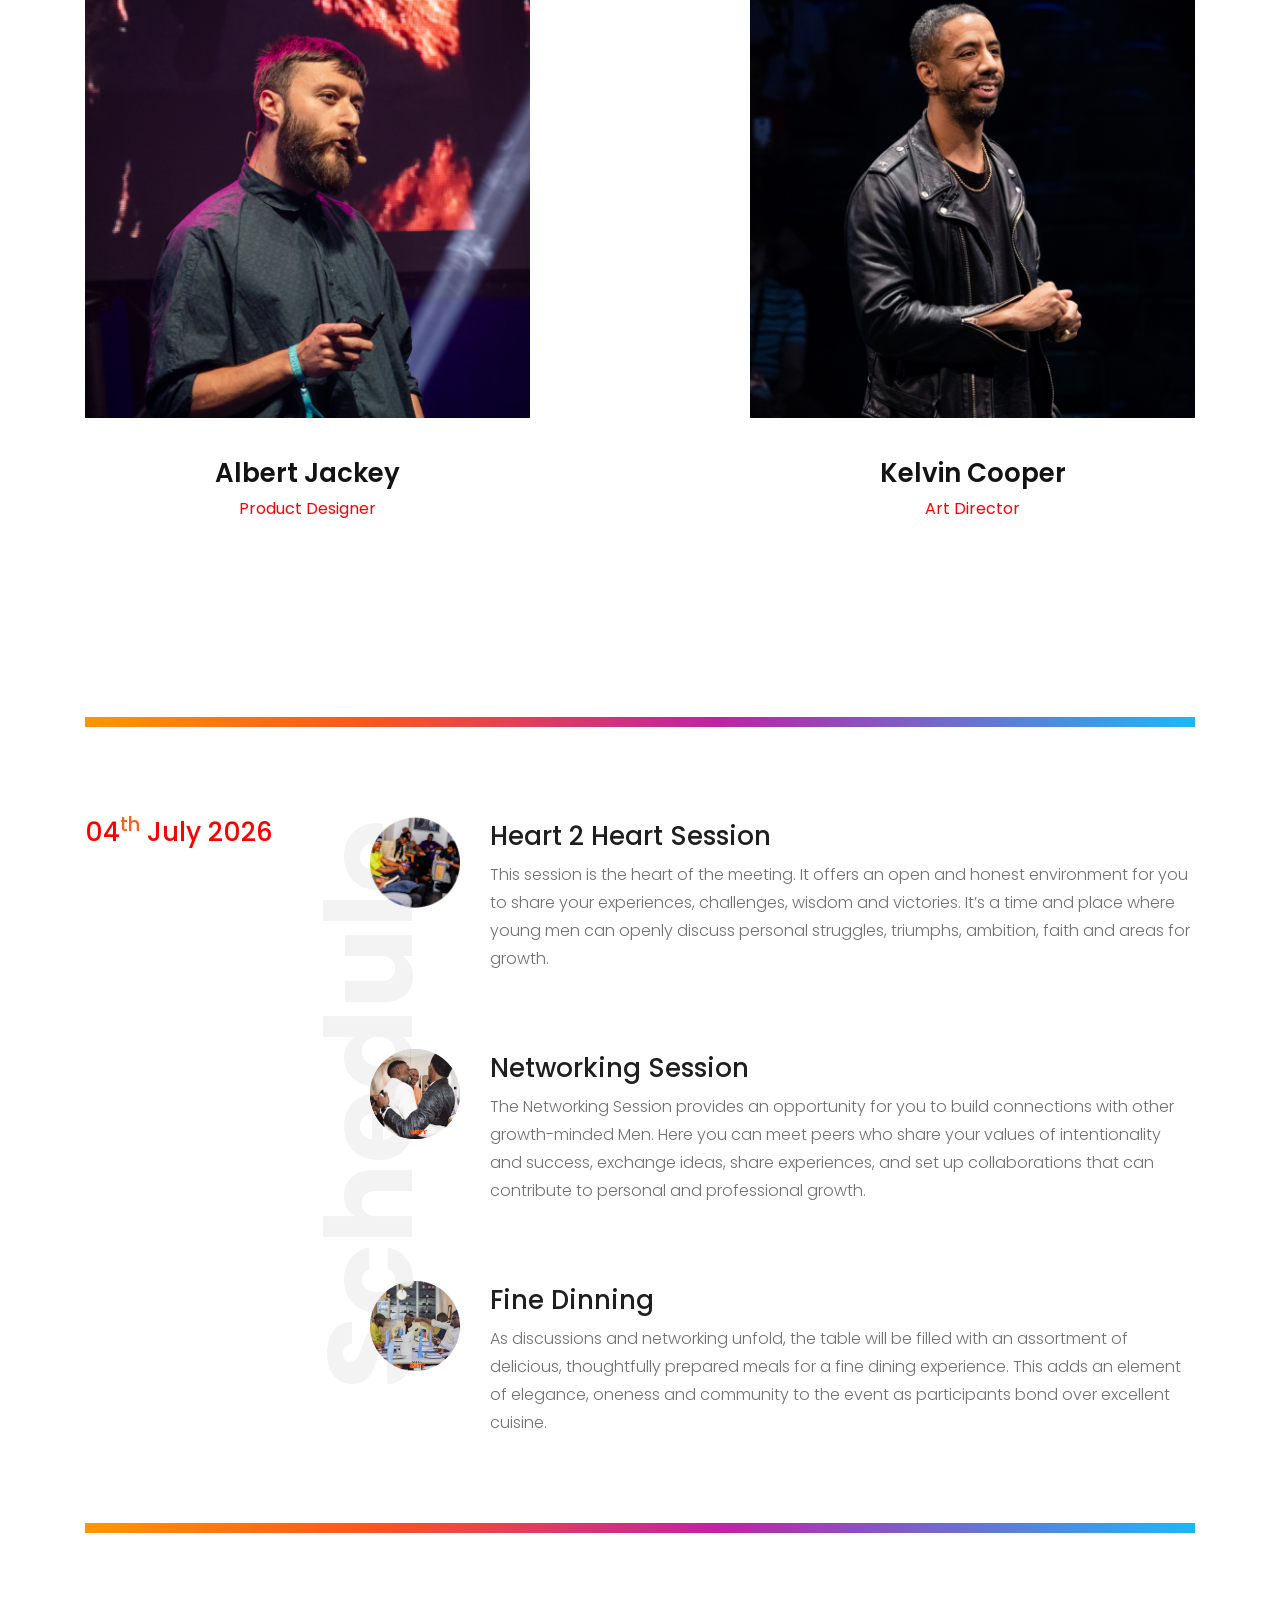
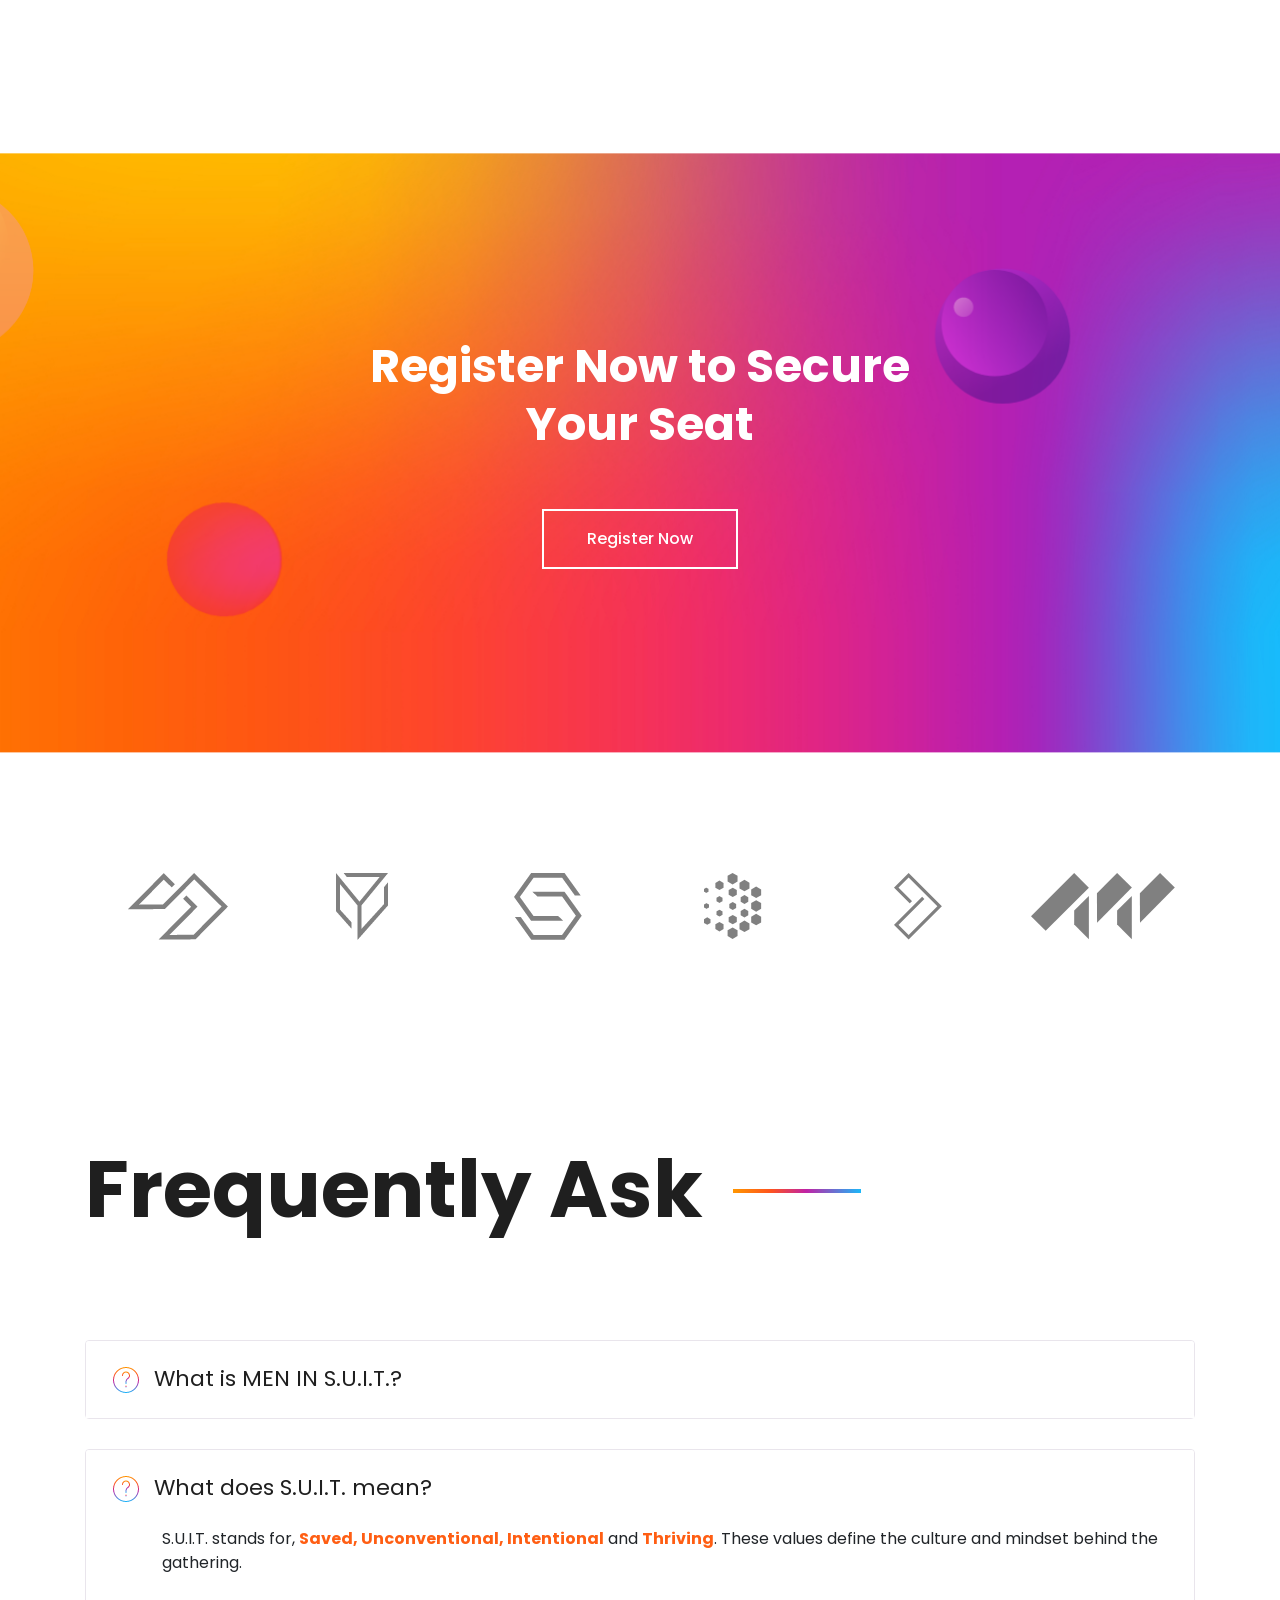
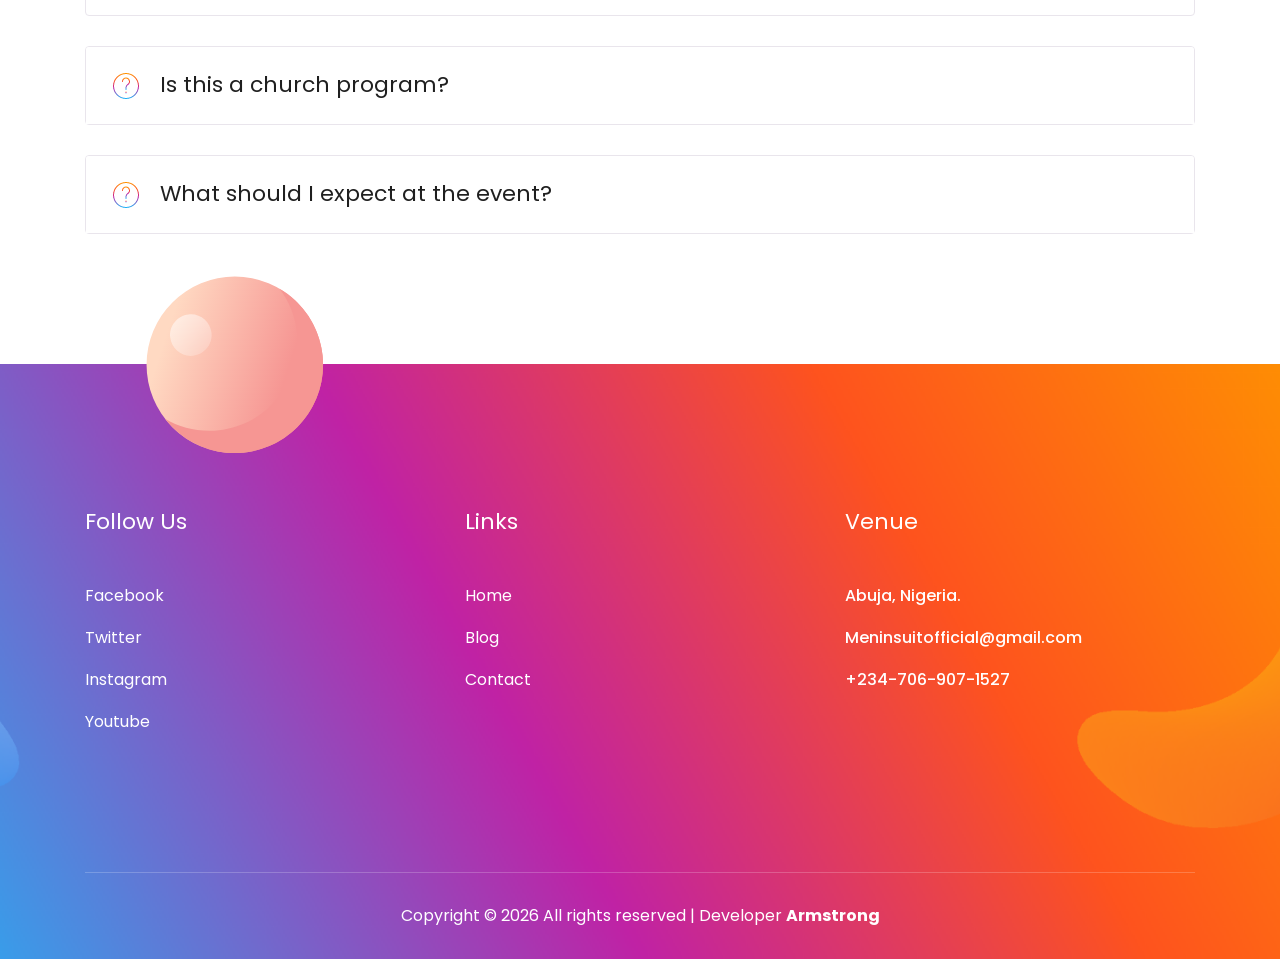
==== commit 4674fd09: "about image" ====
--- a/index.html
+++ b/index.html
@@ -88,7 +88,8 @@
                             <div class="title_text">
                                 <h3>MEN IN<br>
                                     SUIT <br>
-                                    2026 ABUJA</h3>
+                                    2026 ABUJA
+                                </h3>
                                 <a href="https://www.google.com/calendar/render?action=TEMPLATE&text=Men+in+Suit+Abuja&dates=20260704T120000/20260704T180000&&details=An+exclusive+gathering+of+highly+intentional+men.+NOTE:+Please+set+a+reminder+for+24+hours+before!&location=Abuja,+Nigeria"
                                     target="_blank" class="boxed-btn-white">
                                     Add to your Calendar
@@ -167,7 +168,7 @@
             <div class="row align-items-center">
                 <div class="col-xl-6 col-md-6">
                     <div class="about_thumb">
-                        <img src="img/about/about.png" alt="">
+                        <img src="img/about/about-2.png" alt="">
                     </div>
                 </div>
                 <div class="col-xl-5 offset-xl-1 col-md-6">
